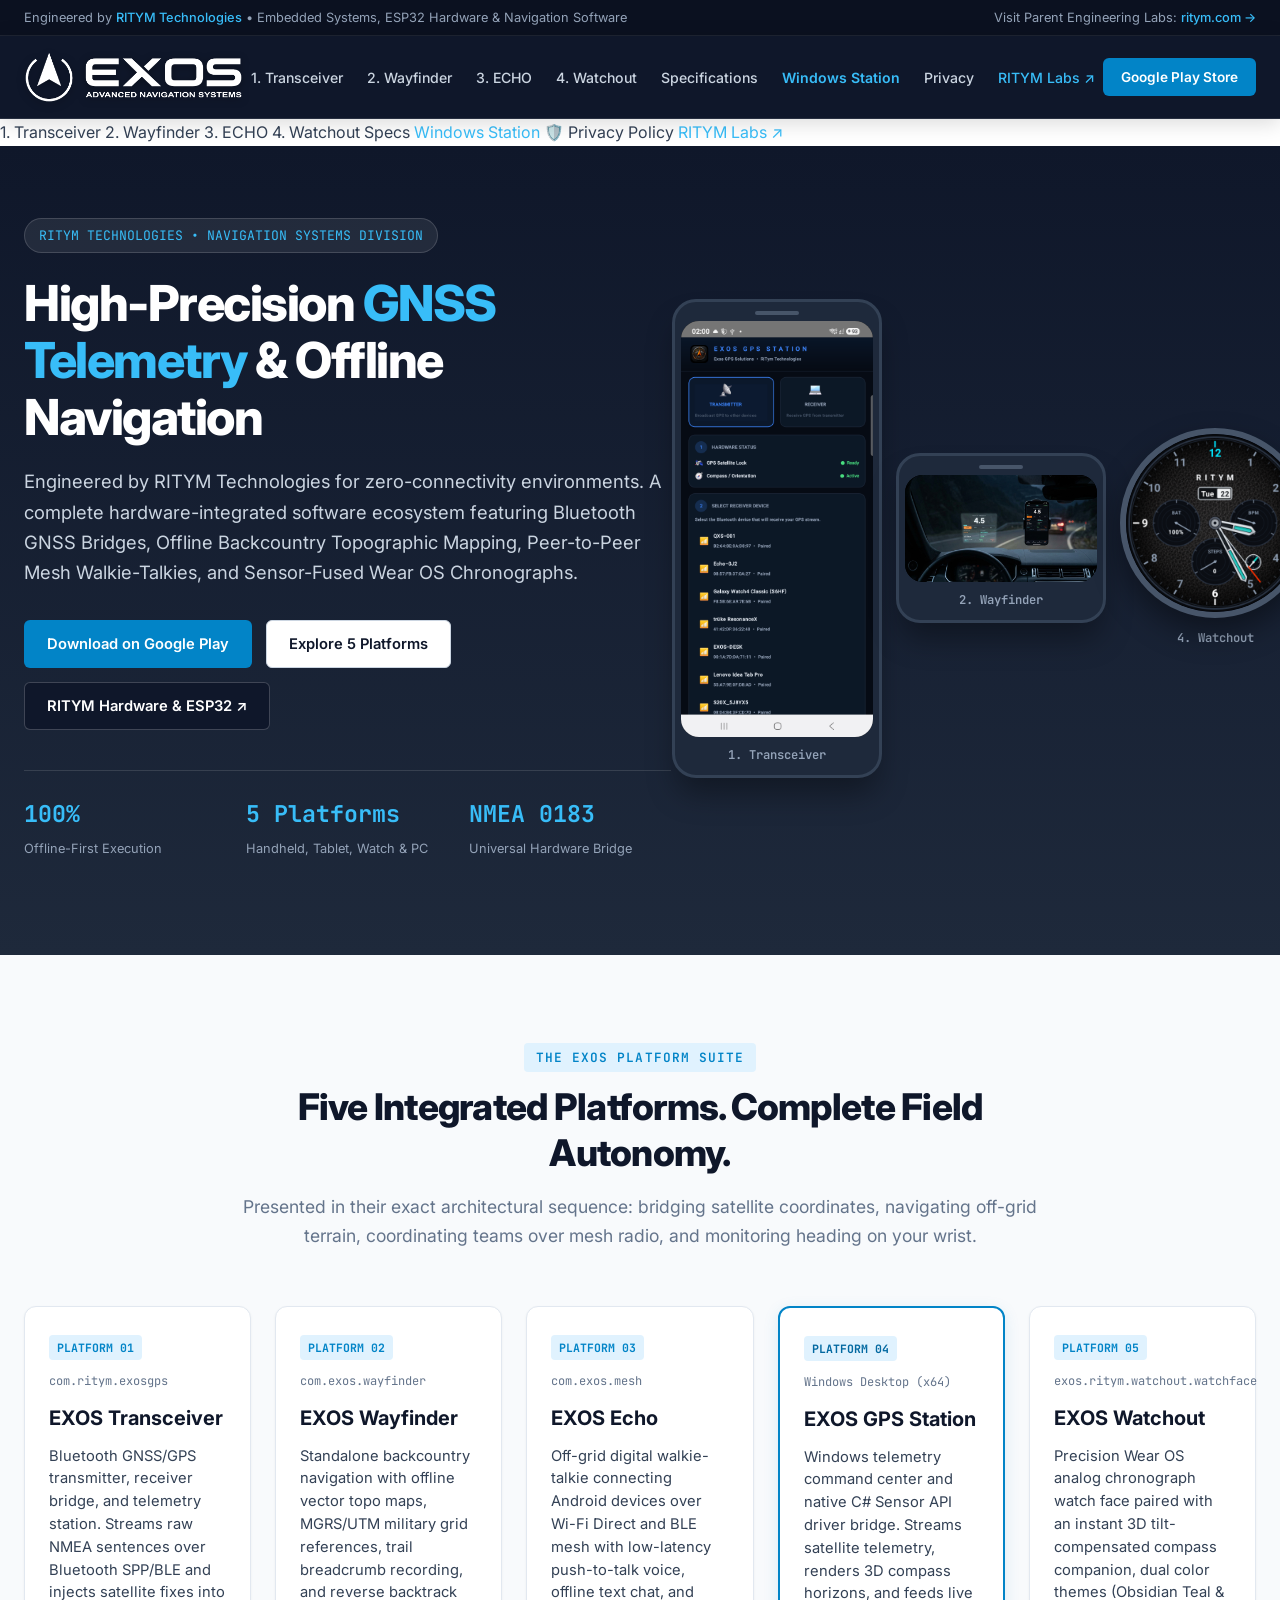
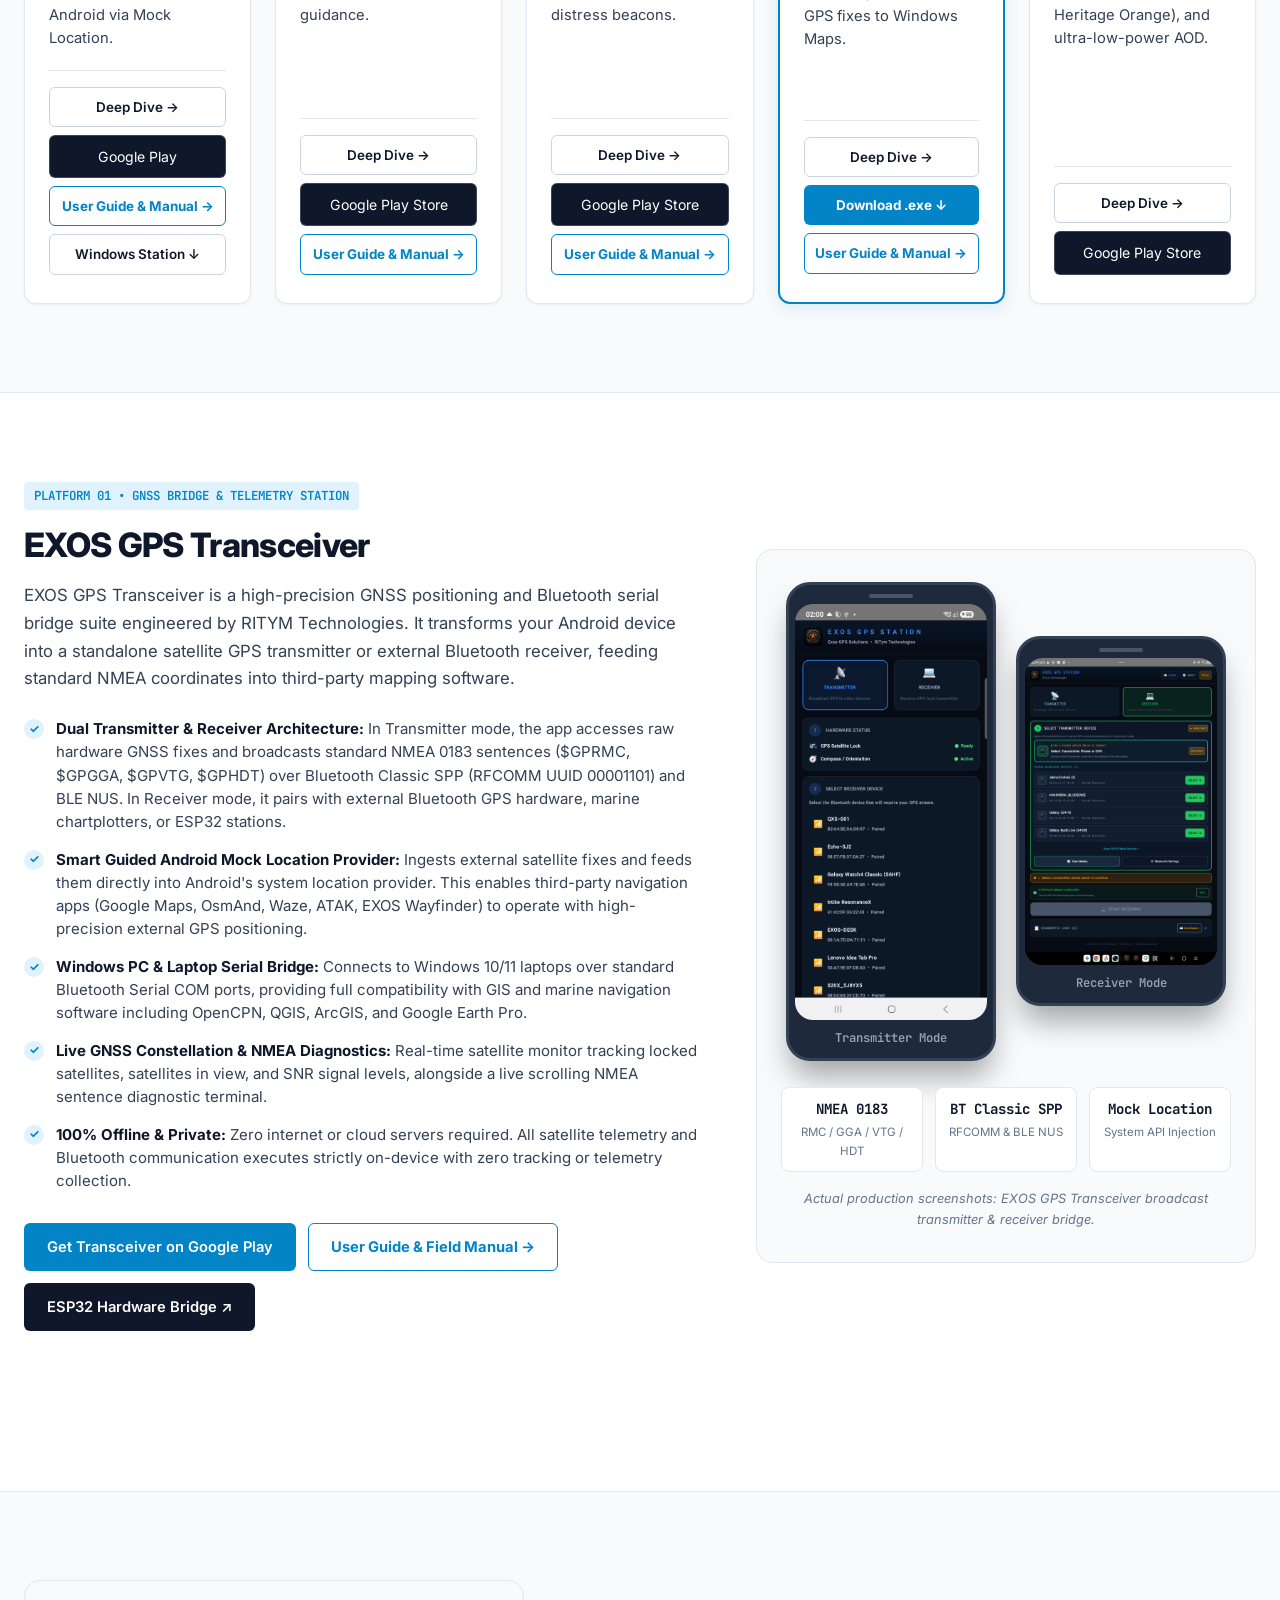
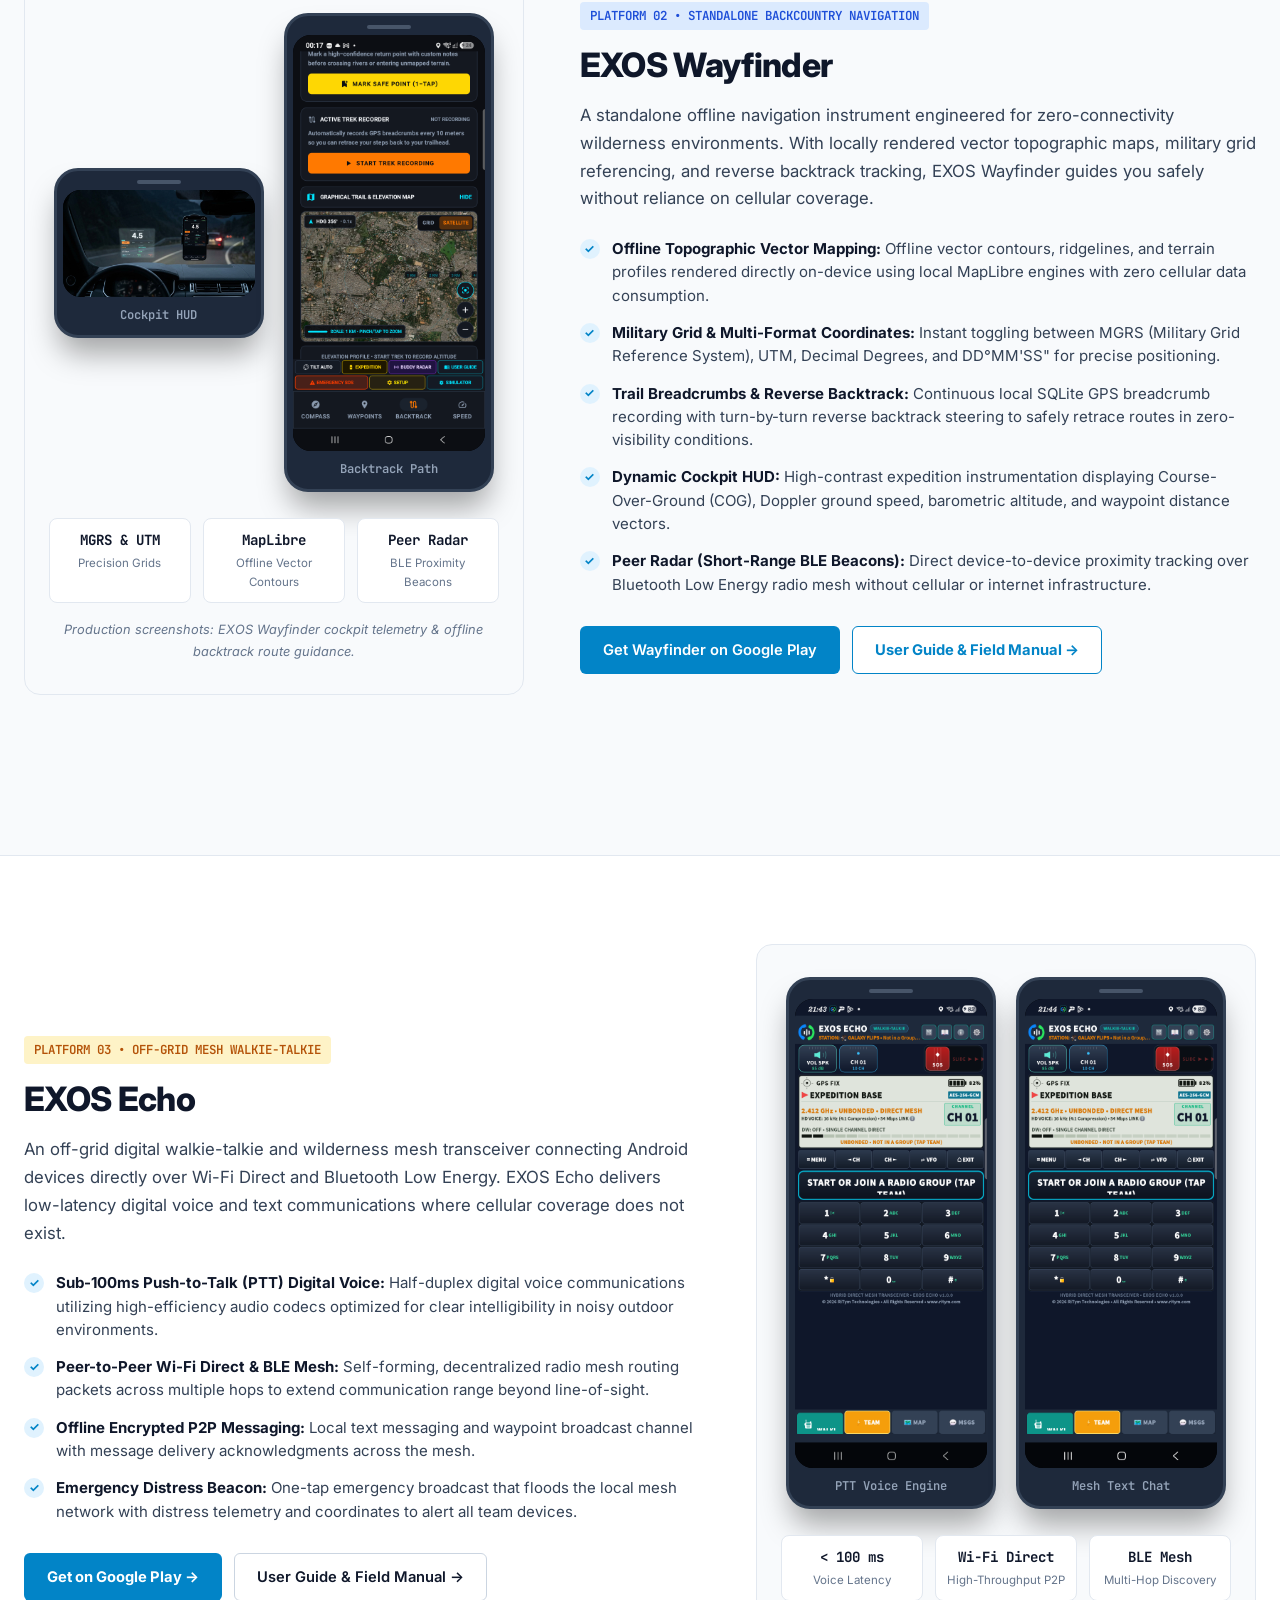
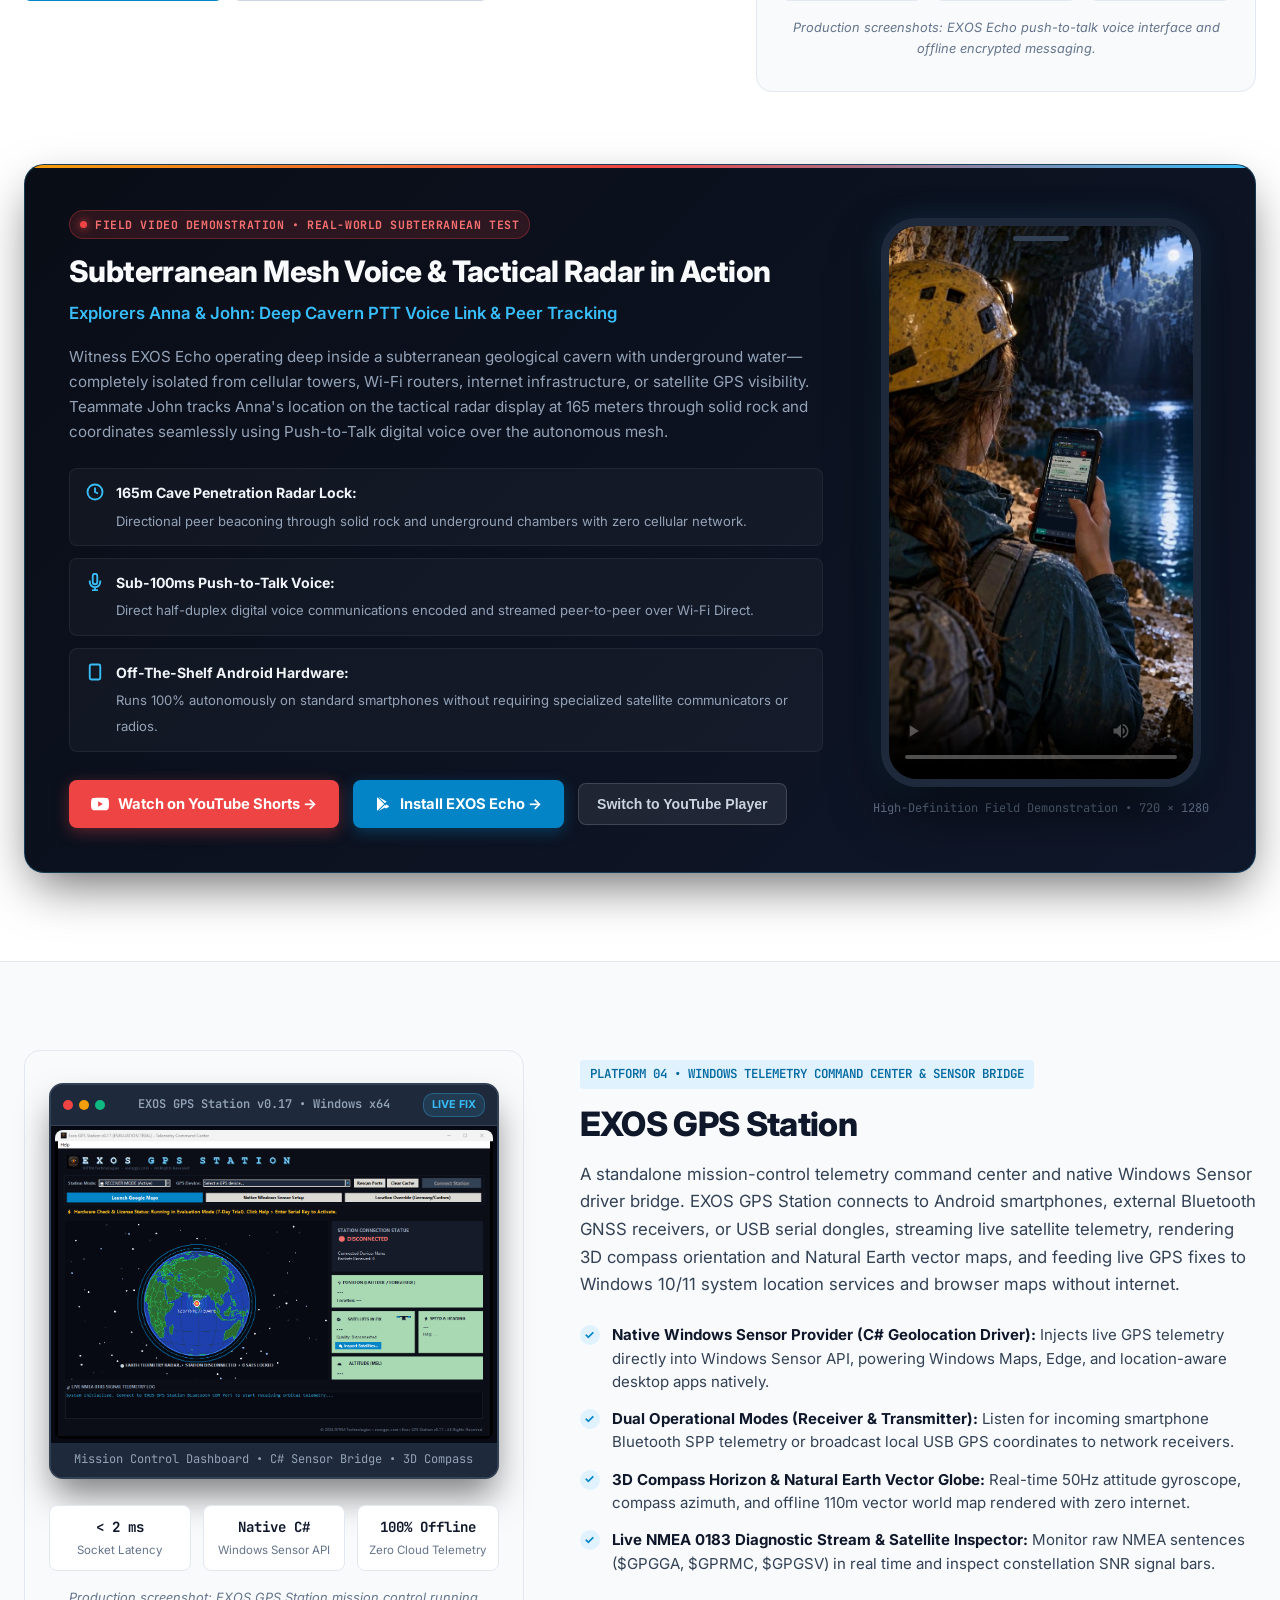
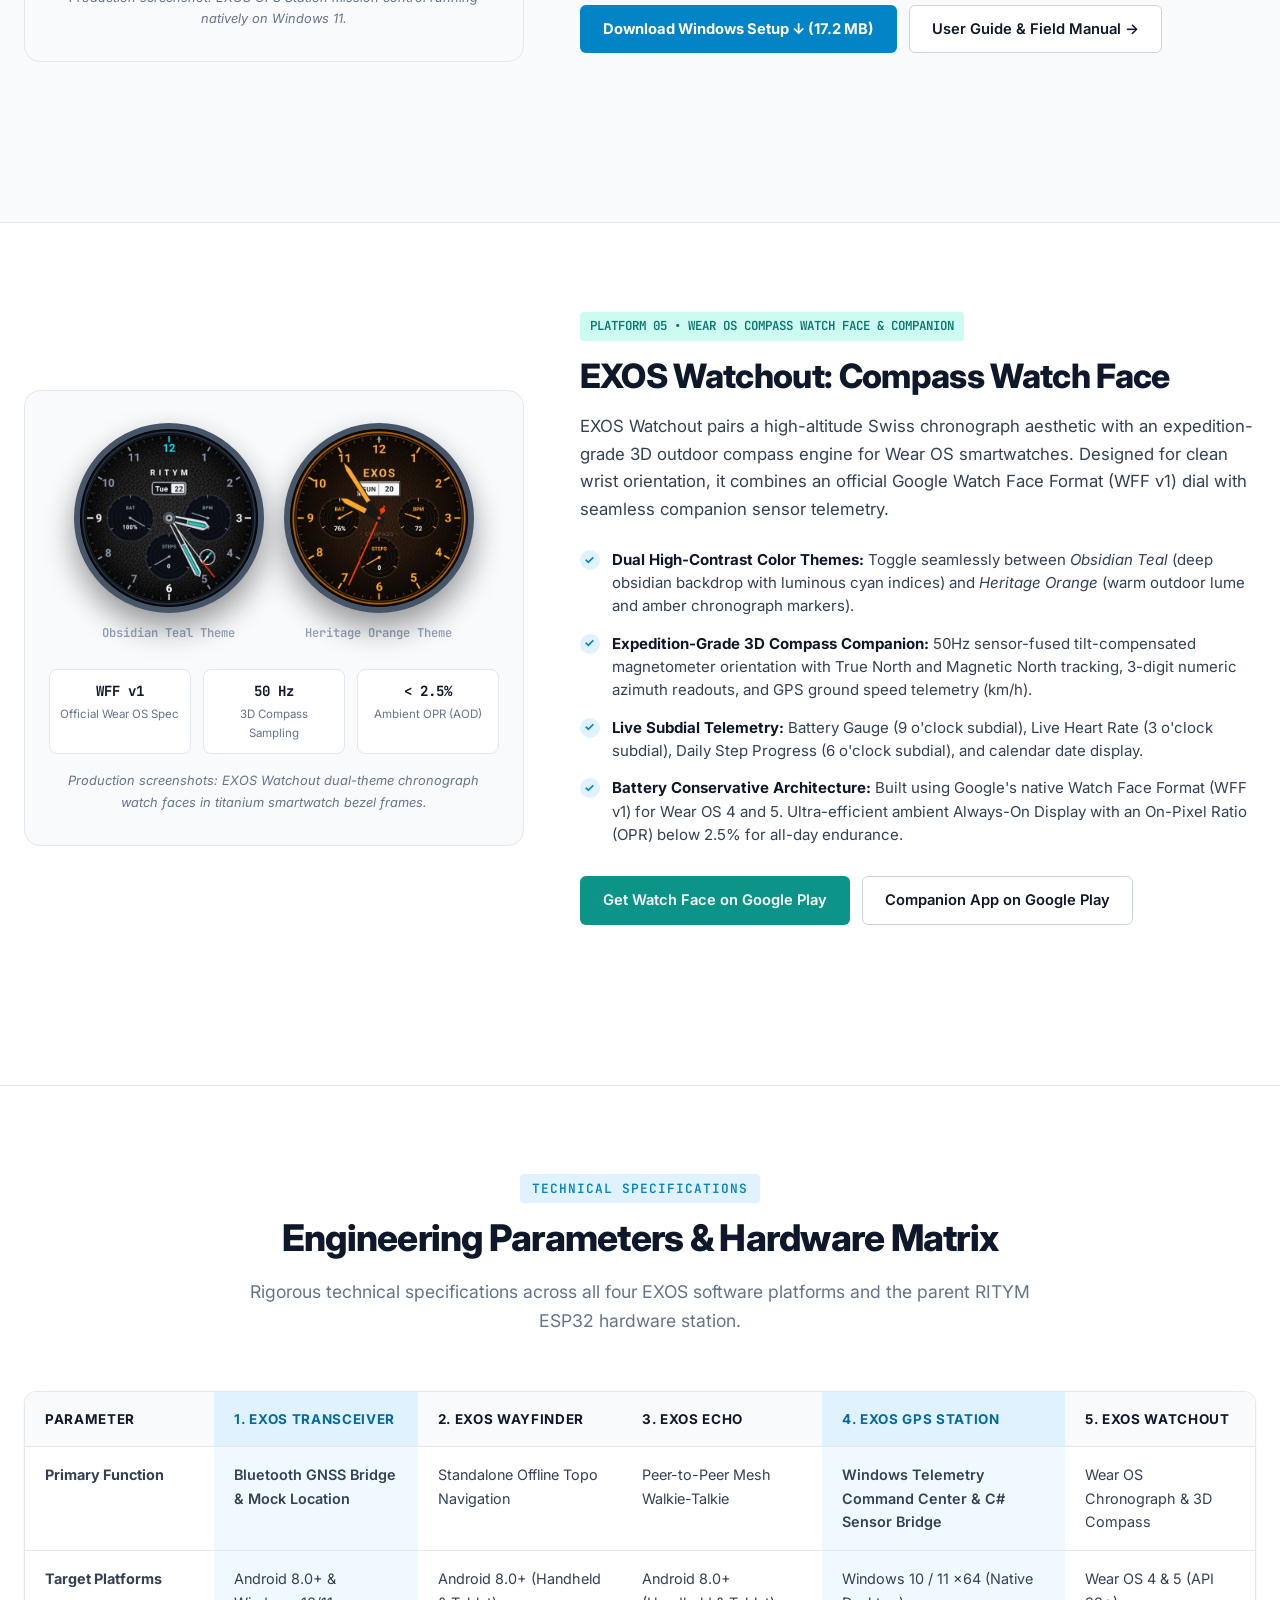
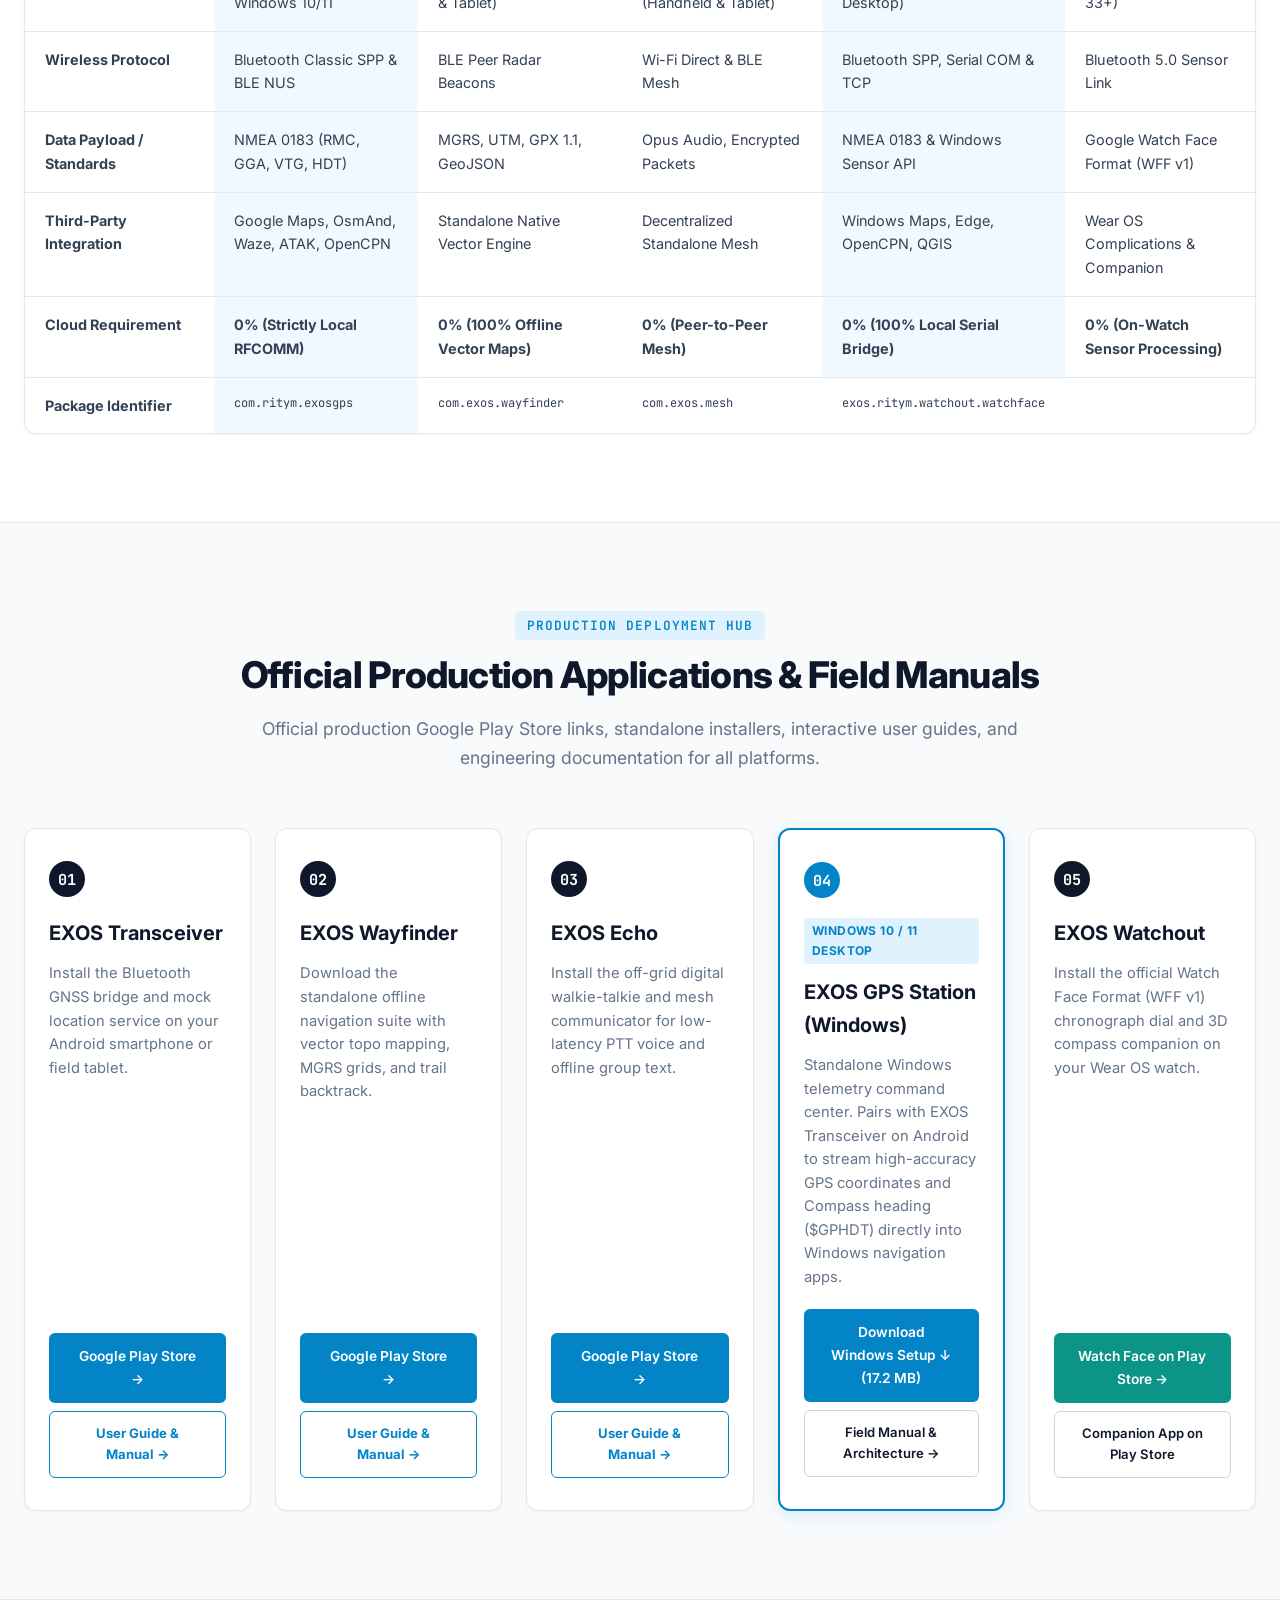
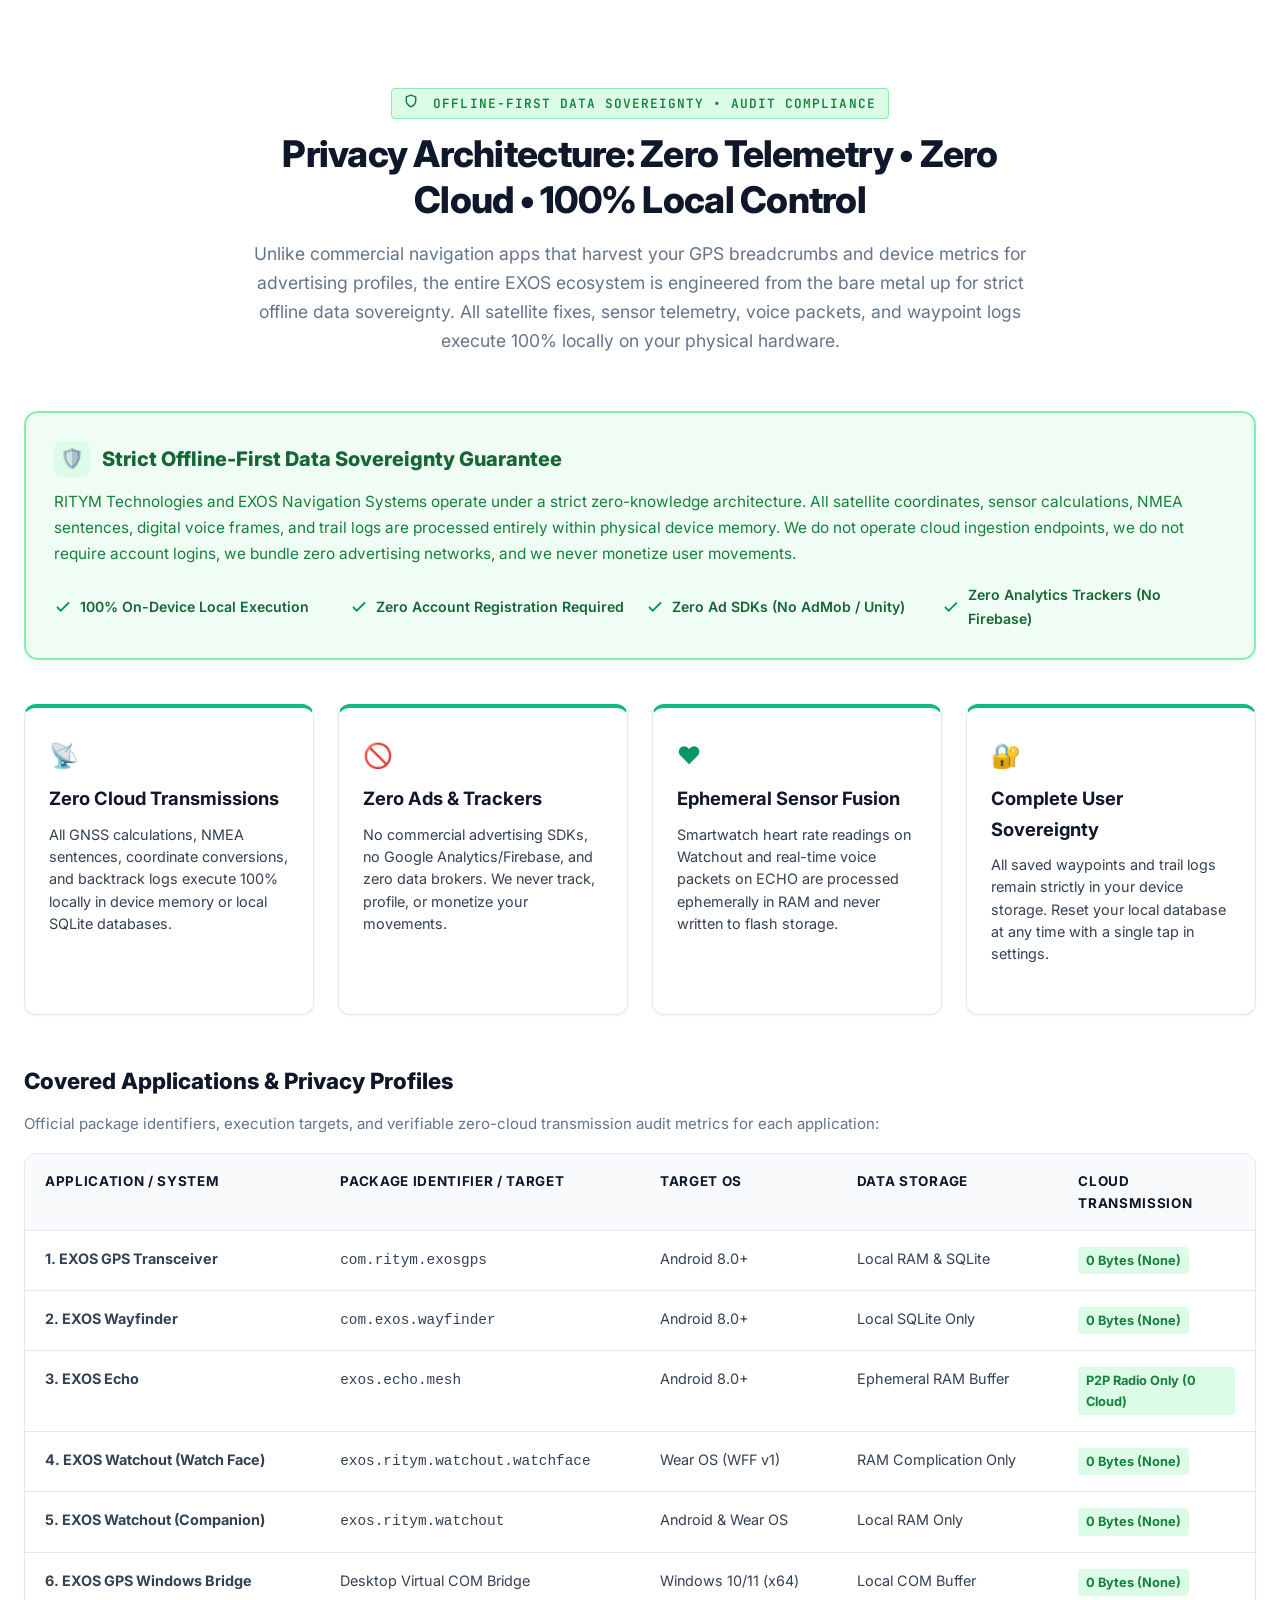
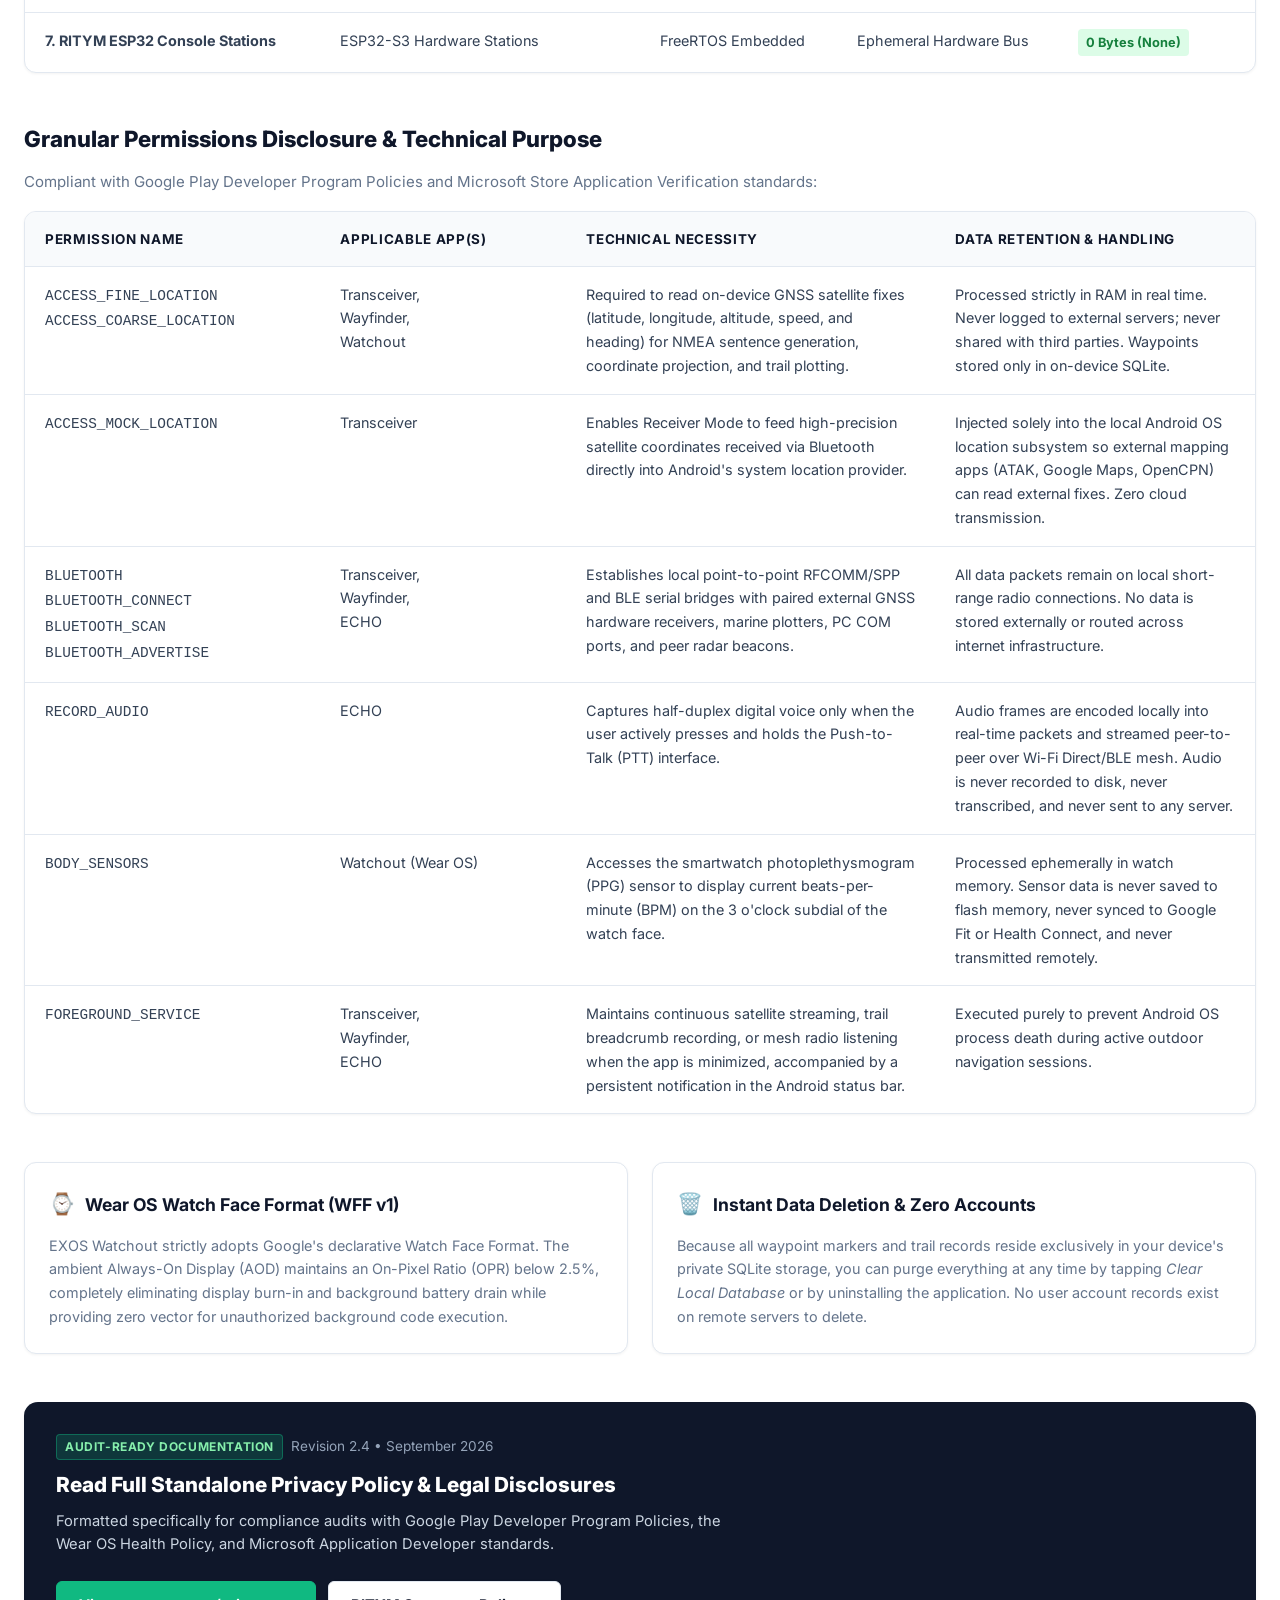
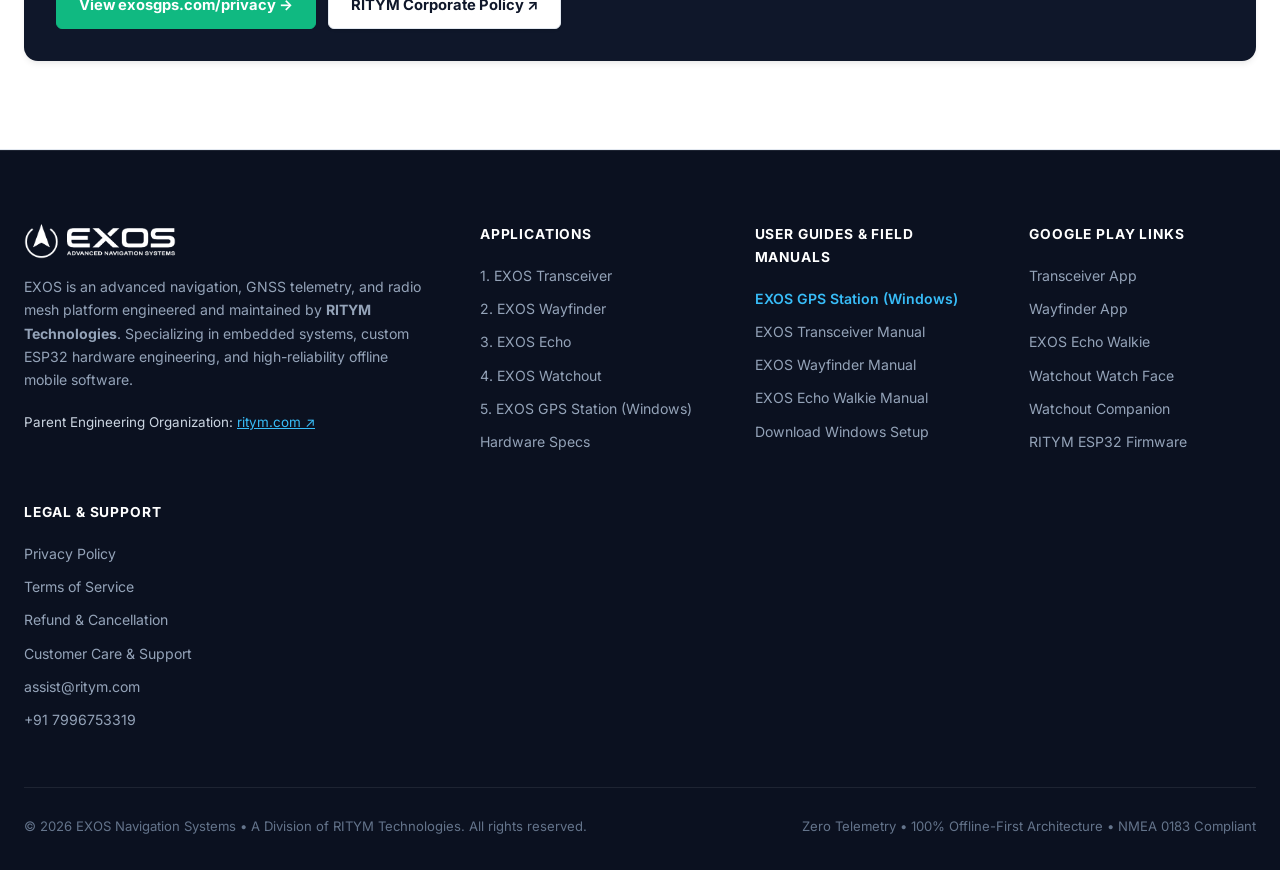
==== index.html @ 260f7d8a "fix: resolve white-on-white text contrast on RITYM Corporate Policy button" ====
<!DOCTYPE html>
<html lang="en">
<head>
  <!-- Google tag (gtag.js) - Privacy-safe anonymous analytics -->
  <script async src="https://www.googletagmanager.com/gtag/js?id=G-HNKE55GVQD"></script>
  <script>
    window.dataLayer = window.dataLayer || [];
    function gtag(){dataLayer.push(arguments);}
    gtag('js', new Date());

    gtag('config', 'G-HNKE55GVQD', {
      'anonymize_ip': true
    });

    // Auto-track Windows Station and application download clicks
    document.addEventListener('DOMContentLoaded', function() {
      document.querySelectorAll('a[href*=".exe"], a[href*="downloads/"]').forEach(function(btn) {
        btn.addEventListener('click', function() {
          if (typeof gtag === 'function') {
            gtag('event', 'file_download', {
              'file_name': 'EXOS-GPS-Station-Setup-v0.17.exe',
              'file_extension': 'exe',
              'link_text': (btn.innerText || '').trim(),
              'link_url': btn.getAttribute('href')
            });
            gtag('event', 'download_windows_station', {
              'event_category': 'Software Download',
              'event_label': 'EXOS GPS Station Windows Setup',
              'value': 1
            });
          }
        });
      });
    });
  </script>

  <meta charset="UTF-8">
  <meta name="viewport" content="width=device-width, initial-scale=1.0, maximum-scale=5.0, viewport-fit=cover">
  <title>EXOS Navigation Systems | GNSS Telemetry, Offline Mapping & Radio Mesh</title>
  <meta name="description" content="High-precision off-grid positioning and communications suite engineered by RITYM Technologies. Featuring EXOS Transceiver, EXOS Wayfinder, EXOS Echo Mesh Walkie-Talkie, and EXOS Watchout Wear OS Watch Face.">
  <link rel="icon" type="image/png" href="assets/icon.png">

  <!-- Enterprise Human-Aesthetic Typography -->
  <link rel="preconnect" href="https://fonts.googleapis.com">
  <link rel="preconnect" href="https://fonts.gstatic.com" crossorigin>
  <link href="https://fonts.googleapis.com/css2?family=Inter:wght@400;500;600;700;800&family=JetBrains+Mono:wght@400;500;600&display=swap" rel="stylesheet">

  <style>
    :root {
      --primary: #0284c7;
      --primary-dark: #0369a1;
      --primary-light: #e0f2fe;
      --navy: #0f172a;
      --navy-dark: #090d16;
      --navy-card: #1e293b;
      --accent-blue: #2563eb;
      --accent-amber: #d97706;
      --accent-emerald: #059669;
      --accent-teal: #0d9488;
      --bg-white: #ffffff;
      --bg-slate: #f8fafc;
      --bg-slate-alt: #f1f5f9;
      --border-light: #e2e8f0;
      --border-dark: #cbd5e1;
      --text-heading: #0f172a;
      --text-body: #334155;
      --text-muted: #64748b;
      --text-light: #94a3b8;
      --shadow-sm: 0 1px 3px 0 rgba(0, 0, 0, 0.05);
      --shadow-md: 0 4px 6px -1px rgba(0, 0, 0, 0.07), 0 2px 4px -2px rgba(0, 0, 0, 0.04);
      --shadow-lg: 0 10px 15px -3px rgba(0, 0, 0, 0.08), 0 4px 6px -4px rgba(0, 0, 0, 0.04);
      --shadow-xl: 0 20px 25px -5px rgba(0, 0, 0, 0.1), 0 8px 10px -6px rgba(0, 0, 0, 0.04);
      --font-main: 'Inter', -apple-system, BlinkMacSystemFont, "Segoe UI", Roboto, Helvetica, Arial, sans-serif;
      --font-mono: 'JetBrains Mono', Consolas, monospace;
    }

    * { margin: 0; padding: 0; box-sizing: border-box; }
    html { scroll-behavior: smooth; background-color: var(--bg-white); color: var(--text-body); font-family: var(--font-main); -webkit-font-smoothing: antialiased; }
    body { overflow-x: hidden; line-height: 1.65; background-color: var(--bg-white); }
    a { color: inherit; text-decoration: none; transition: all 0.2s ease; }

    /* Top Corporate Banner */
    .top-corp-bar {
      background-color: #0b1120;
      color: #94a3b8;
      font-size: 0.8rem;
      padding: 7px 24px;
      border-bottom: 1px solid rgba(255,255,255,0.08);
      display: flex;
      justify-content: space-between;
      align-items: center;
    }
    .top-corp-bar a { color: #38bdf8; font-weight: 500; }
    .top-corp-bar a:hover { text-decoration: underline; color: #7dd3fc; }

    /* Navigation Bar */
    .navbar {
      position: sticky;
      top: 0;
      z-index: 1000;
      background-color: var(--navy);
      border-bottom: 1px solid rgba(255, 255, 255, 0.1);
      box-shadow: 0 4px 20px rgba(0, 0, 0, 0.15);
    }
    .nav-container {
      max-width: 1280px;
      margin: 0 auto;
      padding: 0 24px;
      height: 82px;
      display: flex;
      align-items: center;
      justify-content: space-between;
    }
    .brand-logo-wrap {
      display: flex;
      align-items: center;
      gap: 14px;
      text-decoration: none;
    }
    .brand-logo-img {
      height: 52px;
      filter: drop-shadow(0 2px 4px rgba(0, 0, 0, 0.35));
      transition: transform 0.2s ease;
      width: auto;
      display: block;
      object-fit: contain;
    }
    .nav-menu {
      display: flex;
      align-items: center;
      gap: 24px;
      list-style: none;
    }
    .nav-link {
      font-size: 0.88rem;
      font-weight: 500;
      color: #cbd5e1;
      padding: 6px 0;
      position: relative;
    }
    .nav-link:hover { color: #ffffff; }
    .nav-link.active::after {
      content: '';
      position: absolute;
      bottom: -4px;
      left: 0;
      width: 100%;
      height: 2px;
      background-color: var(--primary);
    }
    .nav-cta-btn {
      background-color: var(--primary);
      color: #ffffff;
      padding: 8px 18px;
      border-radius: 6px;
      font-size: 0.85rem;
      font-weight: 600;
      display: inline-flex;
      align-items: center;
      gap: 6px;
    }
    .nav-cta-btn:hover { background-color: var(--primary-dark); }

    /* Buttons */
    .btn {
      display: inline-flex;
      align-items: center;
      justify-content: center;
      gap: 8px;
      padding: 11px 22px;
      font-size: 0.92rem;
      font-weight: 600;
      border-radius: 6px;
      cursor: pointer;
      border: 1px solid transparent;
      transition: all 0.2s ease;
      text-align: center;
    }
    .btn-primary { background-color: var(--primary); color: #ffffff; }
    .btn-primary:hover { background-color: var(--primary-dark); transform: translateY(-1px); }
    .btn-secondary { background-color: #ffffff; color: var(--navy); border-color: var(--border-dark); }
    .btn-secondary:hover { background-color: var(--bg-slate); border-color: #94a3b8; }
    .btn-dark { background-color: var(--navy); color: #ffffff; }
    .btn-dark:hover { background-color: #1e293b; }
    .btn-playstore {
      background-color: #0f172a;
      color: #ffffff;
      border: 1px solid rgba(255,255,255,0.2);
      padding: 9px 18px;
      border-radius: 6px;
      font-size: 0.88rem;
    }
    .btn-playstore:hover {
      background-color: #1e293b;
      border-color: #38bdf8;
      color: #38bdf8;
    }
    .btn-white-action {
      background-color: #ffffff;
      color: #0f172a;
      border: 1px solid #e2e8f0;
      font-weight: 700;
      box-shadow: 0 1px 3px rgba(0,0,0,0.12);
      transition: all 0.2s ease;
    }
    .btn-white-action:hover {
      background-color: #f1f5f9;
      color: #0284c7;
      border-color: #cbd5e1;
      transform: translateY(-1px);
      box-shadow: 0 4px 10px rgba(0,0,0,0.18);
    }

    /* Container & Layout */
    .container {
      max-width: 1280px;
      margin: 0 auto;
      padding: 0 24px;
    }
    .section {
      padding: 88px 0;
      border-bottom: 1px solid var(--border-light);
    }
    .section-slate {
      background-color: var(--bg-slate);
    }
    .section-dark {
      background-color: #0b1120;
      color: #f1f5f9;
    }
    .section-header {
      text-align: center;
      max-width: 820px;
      margin: 0 auto 56px auto;
    }
    .section-eyebrow {
      display: inline-block;
      font-family: var(--font-mono);
      font-size: 0.8rem;
      font-weight: 600;
      letter-spacing: 0.08em;
      text-transform: uppercase;
      color: var(--primary);
      margin-bottom: 12px;
      background-color: var(--primary-light);
      padding: 4px 12px;
      border-radius: 4px;
    }
    .section-eyebrow-dark {
      background-color: rgba(2, 132, 199, 0.2);
      color: #38bdf8;
    }
    .section-title {
      font-size: 2.3rem;
      font-weight: 800;
      line-height: 1.25;
      color: var(--text-heading);
      margin-bottom: 16px;
      letter-spacing: -0.02em;
    }
    .section-title-dark {
      color: #ffffff;
    }
    .section-desc {
      font-size: 1.1rem;
      color: var(--text-muted);
      line-height: 1.65;
    }

    /* Hero Section */
    .hero {
      background: linear-gradient(180deg, #0f172a 0%, #1e293b 100%);
      color: #ffffff;
      padding: 72px 0 96px 0;
      position: relative;
    }
    .hero-grid {
      display: grid;
      grid-template-columns: 1.1fr 0.9fr;
      gap: 56px;
      align-items: center;
    }
    .hero-badge {
      display: inline-flex;
      align-items: center;
      gap: 8px;
      background: rgba(255, 255, 255, 0.08);
      border: 1px solid rgba(255, 255, 255, 0.15);
      border-radius: 20px;
      padding: 6px 14px;
      font-size: 0.82rem;
      color: #38bdf8;
      font-family: var(--font-mono);
      margin-bottom: 22px;
    }
    .hero-title {
      font-size: 3.1rem;
      font-weight: 800;
      line-height: 1.15;
      letter-spacing: -0.03em;
      margin-bottom: 20px;
      color: #ffffff;
    }
    .hero-title span { color: #38bdf8; }
    .hero-subtitle {
      font-size: 1.15rem;
      line-height: 1.65;
      color: #cbd5e1;
      margin-bottom: 32px;
    }
    .hero-actions {
      display: flex;
      gap: 14px;
      flex-wrap: wrap;
      margin-bottom: 40px;
    }
    .hero-metrics {
      display: grid;
      grid-template-columns: repeat(3, 1fr);
      gap: 20px;
      border-top: 1px solid rgba(255, 255, 255, 0.12);
      padding-top: 24px;
    }
    .hero-metric-val {
      font-size: 1.45rem;
      font-weight: 700;
      color: #38bdf8;
      font-family: var(--font-mono);
    }
    .hero-metric-lbl {
      font-size: 0.8rem;
      color: #94a3b8;
      margin-top: 4px;
    }

    /* Device Showcase Composite */
    .hero-composite-wrap {
      display: flex;
      align-items: center;
      justify-content: center;
      gap: 14px;
      perspective: 1000px;
    }

    /* Native Device Frames (Human Designer Proportions) */
    .phone-mockup {
      background-color: #1e293b;
      border: 3px solid #334155;
      border-radius: 24px;
      box-shadow: 0 20px 30px -5px rgba(0, 0, 0, 0.35);
      padding: 6px 6px 10px 6px;
      display: flex;
      flex-direction: column;
      align-items: center;
      max-width: 210px;
      width: 100%;
      flex-shrink: 0;
      transition: transform 0.3s ease;
    }
    .phone-mockup:hover { transform: translateY(-4px); }
    .phone-speaker-pill {
      width: 44px;
      height: 4px;
      background-color: #475569;
      border-radius: 2px;
      margin: 3px auto 6px auto;
    }
    .phone-screen {
      border-radius: 18px;
      overflow: hidden;
      width: 100%;
      background-color: #000000;
      display: flex;
      align-items: center;
      justify-content: center;
    }
    .phone-screen img {
      width: 100%;
      height: auto;
      display: block;
      object-fit: contain;
    }
    .phone-label {
      margin-top: 8px;
      font-size: 0.76rem;
      font-weight: 600;
      color: #94a3b8;
      text-align: center;
      font-family: var(--font-mono);
    }

    /* Circular Smartwatch Bezel (Titanium Finish) */
    .watch-bezel-wrap {
      display: flex;
      flex-direction: column;
      align-items: center;
      flex-shrink: 0;
    }
    .watch-bezel {
      width: 190px;
      height: 190px;
      border-radius: 50%;
      border: 6px solid #475569;
      background-color: #0f172a;
      box-shadow: 0 15px 30px rgba(0, 0, 0, 0.4), inset 0 0 12px rgba(0, 0, 0, 0.8);
      position: relative;
      display: flex;
      align-items: center;
      justify-content: center;
      overflow: hidden;
      transition: transform 0.3s ease;
    }
    .watch-bezel:hover { transform: translateY(-4px); }
    .watch-screen {
      width: 100%;
      height: 100%;
      border-radius: 50%;
      overflow: hidden;
    }
    .watch-screen img {
      width: 100%;
      height: 100%;
      object-fit: cover;
      display: block;
    }
    .watch-label {
      margin-top: 10px;
      font-size: 0.76rem;
      font-weight: 600;
      color: #94a3b8;
      text-align: center;
      font-family: var(--font-mono);
    }

    /* 4-Card Overview Grid */
    .overview-grid {
      display: grid;
      grid-template-columns: repeat(auto-fit, minmax(220px, 1fr));
      gap: 24px;
    }
    .overview-card {
      background-color: #ffffff;
      border: 1px solid var(--border-light);
      border-radius: 12px;
      padding: 28px 24px;
      display: flex;
      flex-direction: column;
      box-shadow: var(--shadow-sm);
      transition: all 0.25s ease;
      position: relative;
    }
    .overview-card:hover {
      transform: translateY(-4px);
      box-shadow: var(--shadow-lg);
      border-color: var(--primary);
    }
    .order-badge {
      display: inline-block;
      font-family: var(--font-mono);
      font-size: 0.72rem;
      font-weight: 700;
      color: var(--primary);
      background-color: var(--primary-light);
      padding: 3px 8px;
      border-radius: 4px;
      margin-bottom: 12px;
      align-self: flex-start;
    }
    .card-pkg {
      font-family: var(--font-mono);
      font-size: 0.75rem;
      color: var(--text-muted);
      margin-bottom: 10px;
    }
    .card-title {
      font-size: 1.25rem;
      font-weight: 700;
      color: var(--text-heading);
      margin-bottom: 10px;
    }
    .card-desc {
      font-size: 0.92rem;
      color: var(--text-body);
      line-height: 1.55;
      margin-bottom: 20px;
      flex-grow: 1;
    }
    .card-links {
      display: flex;
      flex-direction: column;
      gap: 8px;
      border-top: 1px solid var(--border-light);
      padding-top: 16px;
    }

    /* Deep Dive Product Showcase */
    .product-showcase {
      display: grid;
      grid-template-columns: 1.15fr 0.85fr;
      gap: 56px;
      align-items: center;
      margin-bottom: 72px;
    }
    .product-showcase.reverse {
      grid-template-columns: 0.85fr 1.15fr;
    }
    .product-showcase.reverse .showcase-text {
      order: 2;
    }
    .product-showcase.reverse .showcase-visual {
      order: 1;
    }
    .showcase-tag {
      display: inline-block;
      font-family: var(--font-mono);
      font-size: 0.78rem;
      font-weight: 600;
      text-transform: uppercase;
      padding: 4px 10px;
      border-radius: 4px;
      margin-bottom: 14px;
    }
    .showcase-title {
      font-size: 2.1rem;
      font-weight: 800;
      line-height: 1.25;
      color: var(--text-heading);
      margin-bottom: 16px;
      letter-spacing: -0.02em;
    }
    .showcase-desc {
      font-size: 1.05rem;
      color: var(--text-body);
      line-height: 1.65;
      margin-bottom: 24px;
    }
    .feature-list {
      list-style: none;
      display: flex;
      flex-direction: column;
      gap: 14px;
      margin-bottom: 30px;
    }
    .feature-item {
      display: flex;
      align-items: flex-start;
      gap: 12px;
      font-size: 0.94rem;
      line-height: 1.55;
    }
    .feature-bullet {
      width: 20px;
      height: 20px;
      border-radius: 50%;
      background-color: var(--primary-light);
      color: var(--primary);
      display: flex;
      align-items: center;
      justify-content: center;
      font-size: 0.75rem;
      font-weight: 700;
      flex-shrink: 0;
      margin-top: 2px;
    }
    .feature-item strong {
      color: var(--text-heading);
    }
    .showcase-actions {
      display: flex;
      gap: 12px;
      flex-wrap: wrap;
    }

    /* Showcase Visuals & Device Grids */
    .showcase-visual {
      display: flex;
      flex-direction: column;
      align-items: center;
      gap: 16px;
      background-color: var(--bg-slate);
      border: 1px solid var(--border-light);
      border-radius: 16px;
      padding: 32px 24px;
    }
    .showcase-devices-row {
      display: flex;
      align-items: center;
      justify-content: center;
      gap: 20px;
      width: 100%;
    }
    .telemetry-row {
      display: grid;
      grid-template-columns: repeat(3, 1fr);
      gap: 12px;
      width: 100%;
      margin-top: 10px;
    }
    .telemetry-badge {
      background-color: #ffffff;
      border: 1px solid var(--border-light);
      border-radius: 8px;
      padding: 10px;
      text-align: center;
    }
    .telemetry-badge-val {
      font-size: 0.88rem;
      font-weight: 700;
      color: var(--text-heading);
      font-family: var(--font-mono);
    }
    .telemetry-badge-lbl {
      font-size: 0.72rem;
      color: var(--text-muted);
      margin-top: 2px;
    }
    .showcase-caption {
      font-size: 0.8rem;
      color: var(--text-muted);
      text-align: center;
      font-style: italic;
    }

    /* Specifications Matrix */
    .spec-table-wrap {
      overflow-x: auto;
      background-color: #ffffff;
      border: 1px solid var(--border-light);
      border-radius: 12px;
      box-shadow: var(--shadow-sm);
    }
    .spec-table {
      width: 100%;
      border-collapse: collapse;
      text-align: left;
      font-size: 0.9rem;
    }
    .spec-table th, .spec-table td {
      padding: 16px 20px;
      border-bottom: 1px solid var(--border-light);
      vertical-align: top;
    }
    .spec-table th {
      background-color: var(--bg-slate);
      font-size: 0.84rem;
      font-weight: 700;
      color: var(--text-heading);
      text-transform: uppercase;
      letter-spacing: 0.05em;
    }
    .spec-table tr:last-child td { border-bottom: none; }
    .spec-table tr:hover td { background-color: rgba(2, 132, 199, 0.02); }

    /* Deployment Steps Section */
    .steps-grid {
      display: grid;
      grid-template-columns: repeat(auto-fit, minmax(220px, 1fr));
      gap: 24px;
    }
    .step-card {
      background-color: #ffffff;
      border: 1px solid var(--border-light);
      border-radius: 12px;
      padding: 32px 24px;
      display: flex;
      flex-direction: column;
      box-shadow: var(--shadow-sm);
    }
    .step-num {
      width: 36px;
      height: 36px;
      border-radius: 50%;
      background-color: var(--navy);
      color: #ffffff;
      display: flex;
      align-items: center;
      justify-content: center;
      font-weight: 700;
      font-family: var(--font-mono);
      font-size: 0.95rem;
      margin-bottom: 20px;
    }
    .step-title {
      font-size: 1.25rem;
      font-weight: 700;
      color: var(--text-heading);
      margin-bottom: 12px;
    }
    .step-desc {
      font-size: 0.92rem;
      color: var(--text-muted);
      line-height: 1.6;
      margin-bottom: 20px;
      flex-grow: 1;
    }

    /* Footer */
    .footer {
      background-color: #0b1120;
      color: #94a3b8;
      padding: 72px 0 36px 0;
      border-top: 1px solid rgba(255, 255, 255, 0.08);
    }
    .footer-grid {
      display: grid;
      grid-template-columns: 1.8fr 1fr 1fr 1fr;
      gap: 48px;
      margin-bottom: 56px;
    }
    .footer-logo {
      height: 36px;
      width: auto;
      margin-bottom: 16px;
    }
    .footer-company-desc {
      font-size: 0.88rem;
      line-height: 1.65;
      color: #94a3b8;
      margin-bottom: 20px;
    }
    .footer-col-title {
      font-size: 0.86rem;
      font-weight: 700;
      color: #ffffff;
      text-transform: uppercase;
      letter-spacing: 0.06em;
      margin-bottom: 18px;
    }
    .footer-links {
      list-style: none;
      display: flex;
      flex-direction: column;
      gap: 10px;
      font-size: 0.88rem;
    }
    .footer-links a:hover { color: #38bdf8; }
    .footer-bottom {
      border-top: 1px solid rgba(255, 255, 255, 0.08);
      padding-top: 28px;
      display: flex;
      justify-content: space-between;
      align-items: center;
      font-size: 0.82rem;
      color: #64748b;
    }

    /* ========================================================================= */
  /* COMPREHENSIVE RESPONSIVE STYLING (PC, MAC, iOS SAFARI, ANDROID CHROME)    */
  /* ========================================================================= */
  *, *::before, *::after {
    box-sizing: border-box;
  }

  html {
    -webkit-text-size-adjust: 100%;
    -ms-text-size-adjust: 100%;
    scroll-behavior: smooth;
    overflow-x: hidden;
    max-width: 100vw;
  }

  body {
    overflow-x: hidden;
    max-width: 100vw;
    width: 100%;
    -webkit-font-smoothing: antialiased;
    -moz-osx-font-smoothing: grayscale;
  }

  img {
    max-width: 100%;
    height: auto;
    display: block;
  }

  /* Tablet & Medium Screens (max-width: 1024px) */
  @media (max-width: 1024px) {
    .nav-container { padding: 0 20px; }
    .hero-grid { grid-template-columns: 1fr; gap: 48px; text-align: center; }
    .hero-actions { justify-content: center; }
    .hero-metrics { justify-content: center; }
    .hero-composite-wrap { justify-content: center; flex-wrap: wrap; }
    .overview-grid { grid-template-columns: repeat(2, 1fr); gap: 20px; }
    .product-showcase, .product-showcase.reverse { grid-template-columns: 1fr; gap: 36px; }
    .product-showcase.reverse .showcase-text { order: 1; }
    .product-showcase.reverse .showcase-visual { order: 2; }
    .steps-grid { grid-template-columns: repeat(2, 1fr); gap: 20px; }
    .footer-grid { grid-template-columns: 1fr 1fr; gap: 36px; }
  }

  /* Mobile Handhelds (max-width: 768px) - Android & iPhone */
  @media (max-width: 768px) {
    .top-corp-bar {
      flex-direction: column;
      gap: 4px;
      padding: 8px 16px;
      text-align: center;
      font-size: 0.74rem;
    }
    .navbar { height: auto; }
    .nav-container {
      height: 74px;
      padding: 0 16px;
    }
    .brand-logo-img {
      height: 44px;
      max-width: 195px;
    }
    .nav-menu {
      display: none;
    }
    .mobile-quick-nav { display: flex; align-items: center; }
    .nav-cta-btn {
      padding: 7px 12px;
      font-size: 0.8rem;
    }

    .section { padding: 56px 0; }
    .section-header { margin-bottom: 36px; }
    .section-title { font-size: 1.85rem; line-height: 1.25; }
    .section-desc { font-size: 0.98rem; }

    /* Hero section */
    .hero { padding: 48px 0 64px 0; }
    .hero-title { font-size: 2.1rem; line-height: 1.22; }
    .hero-subtitle { font-size: 1rem; line-height: 1.55; margin-bottom: 24px; }
    .hero-actions {
      flex-direction: column;
      width: 100%;
      gap: 10px;
      margin-bottom: 32px;
    }
    .hero-actions .btn {
      width: 100%;
      padding: 12px 18px;
      font-size: 0.92rem;
    }
    .hero-metrics {
      grid-template-columns: repeat(3, 1fr);
      gap: 10px;
    }
    .hero-metric-val { font-size: 1.15rem; }
    .hero-metric-lbl { font-size: 0.72rem; }

    /* Device mockups in hero */
    .hero-composite-wrap {
      flex-direction: column;
      align-items: center;
      gap: 24px;
      width: 100%;
    }
    .phone-mockup {
      max-width: 250px;
      width: 100%;
    }
    .phone-screen img {
      max-height: 480px;
    }
    .watch-bezel {
      width: 180px;
      height: 180px;
    }

    /* Product deep dives */
    .showcase-title { font-size: 1.7rem; }
    .showcase-desc { font-size: 0.96rem; }
    .showcase-visual { padding: 24px 16px; }
    .showcase-devices-row {
      flex-direction: column;
      align-items: center;
      gap: 24px;
      width: 100%;
    }
    .telemetry-row {
      grid-template-columns: 1fr;
      gap: 8px;
    }
    .showcase-actions {
      flex-direction: column;
      width: 100%;
      gap: 10px;
    }
    .showcase-actions .btn {
      width: 100%;
    }

    .overview-grid { grid-template-columns: 1fr; gap: 16px; }
    .steps-grid { grid-template-columns: 1fr; gap: 16px; }

    .spec-table-wrap {
      margin: 16px 0;
      -webkit-overflow-scrolling: touch;
    }
    .spec-table {
      min-width: 640px;
    }

    .footer { padding: 56px 0 28px 0; }
    .footer-grid { grid-template-columns: 1fr; gap: 32px; }
    .footer-bottom {
      flex-direction: column;
      gap: 12px;
      text-align: center;
    }
  }

  /* Compact Smartphones (iPhone SE, max-width: 420px) */
  @media (max-width: 420px) {
    .hero-title { font-size: 1.75rem; }
    .hero-metrics {
      grid-template-columns: 1fr;
      text-align: center;
      gap: 12px;
    }
    .phone-mockup { max-width: 220px; }
    .watch-bezel { width: 160px; height: 160px; }
    .brand-logo-img { height: 38px; max-width: 165px; }
  }
  
    /* EXOS Echo Field Video Showcase */
    .echo-video-showcase-panel {
      margin-top: 48px;
      background: linear-gradient(135deg, #090d16 0%, #0f172a 100%);
      border: 1px solid rgba(56, 189, 248, 0.25);
      border-radius: 20px;
      padding: 44px;
      box-shadow: 0 20px 50px -10px rgba(0, 0, 0, 0.6);
      display: grid;
      grid-template-columns: 1fr 340px;
      gap: 48px;
      align-items: center;
      position: relative;
      overflow: hidden;
    }
    .echo-video-showcase-panel::before {
      content: '';
      position: absolute;
      top: 0; left: 0; right: 0;
      height: 3px;
      background: linear-gradient(90deg, #f59e0b, #ef4444, #38bdf8);
    }
    @media (max-width: 960px) {
      .echo-video-showcase-panel {
        grid-template-columns: 1fr;
        padding: 28px 20px;
        gap: 36px;
      }
    }
    .video-mockup-frame {
      max-width: 320px;
      width: 100%;
      margin: 0 auto;
      border: 8px solid #1e293b;
      border-radius: 36px;
      background: #000000;
      box-shadow: 0 25px 60px -12px rgba(0, 0, 0, 0.8), 0 0 30px rgba(56, 189, 248, 0.15);
      position: relative;
      overflow: hidden;
      aspect-ratio: 9 / 16;
    }
    .video-mockup-frame::before {
      content: '';
      position: absolute;
      top: 10px;
      left: 50%;
      transform: translateX(-50%);
      width: 56px;
      height: 5px;
      background: #334155;
      border-radius: 4px;
      z-index: 10;
    }
    .video-mockup-frame video {
      width: 100%;
      height: 100%;
      object-fit: cover;
      display: block;
      border-radius: 26px;
      background: #000;
    }
    .video-mockup-frame iframe {
      width: 100%;
      height: 100%;
      border: none;
      border-radius: 26px;
      display: block;
    }
    .video-badge-tag {
      display: inline-flex;
      align-items: center;
      gap: 8px;
      font-family: var(--font-mono);
      font-size: 0.72rem;
      font-weight: 700;
      padding: 4px 10px;
      border-radius: 20px;
      background: rgba(239, 68, 68, 0.15);
      color: #f87171;
      border: 1px solid rgba(239, 68, 68, 0.3);
      text-transform: uppercase;
      letter-spacing: 0.05em;
      margin-bottom: 14px;
    }
    .video-badge-tag .pulse-dot {
      width: 7px;
      height: 7px;
      background: #ef4444;
      border-radius: 50%;
      display: inline-block;
      box-shadow: 0 0 8px #ef4444;
    }
    .video-title {
      font-size: 1.85rem;
      font-weight: 800;
      color: #f8fafc;
      letter-spacing: -0.02em;
      line-height: 1.25;
      margin-bottom: 10px;
    }
    .video-subtitle {
      font-size: 1.05rem;
      font-weight: 600;
      color: #38bdf8;
      margin-bottom: 16px;
    }
    .video-desc {
      font-size: 0.95rem;
      color: #94a3b8;
      line-height: 1.65;
      margin-bottom: 24px;
    }
    .video-highlights-grid {
      display: grid;
      grid-template-columns: 1fr;
      gap: 12px;
      margin-bottom: 28px;
    }
    .video-highlight-item {
      display: flex;
      align-items: flex-start;
      gap: 12px;
      background: rgba(255, 255, 255, 0.03);
      border: 1px solid rgba(255, 255, 255, 0.06);
      padding: 12px 16px;
      border-radius: 8px;
    }
    .video-highlight-item svg {
      width: 18px;
      height: 18px;
      stroke: #38bdf8;
      flex-shrink: 0;
      margin-top: 2px;
    }
    .video-highlight-item strong {
      color: #f1f5f9;
      display: block;
      font-size: 0.88rem;
      margin-bottom: 2px;
    }
    .video-highlight-item span {
      color: #94a3b8;
      font-size: 0.82rem;
      line-height: 1.4;
    }
    .video-cta-group {
      display: flex;
      align-items: center;
      gap: 14px;
      flex-wrap: wrap;
    }
    .btn-yt-shorts {
      display: inline-flex;
      align-items: center;
      gap: 9px;
      background: #ef4444;
      color: #ffffff;
      padding: 12px 22px;
      border-radius: 8px;
      font-weight: 700;
      font-size: 0.92rem;
      text-decoration: none;
      box-shadow: 0 4px 15px rgba(239, 68, 68, 0.35);
      transition: all 0.15s ease;
    }
    .btn-yt-shorts:hover {
      background: #dc2626;
      transform: translateY(-1px);
    }
    .btn-play-store {
      display: inline-flex;
      align-items: center;
      gap: 9px;
      background: #0284c7;
      color: #ffffff;
      padding: 12px 22px;
      border-radius: 8px;
      font-weight: 700;
      font-size: 0.92rem;
      text-decoration: none;
      box-shadow: 0 4px 15px rgba(2, 132, 199, 0.35);
      transition: all 0.15s ease;
    }
    .btn-play-store:hover {
      background: #0369a1;
      transform: translateY(-1px);
    }
    .btn-toggle-yt {
      background: rgba(255, 255, 255, 0.08);
      border: 1px solid rgba(255, 255, 255, 0.15);
      color: #cbd5e1;
      padding: 12px 18px;
      border-radius: 8px;
      font-size: 0.88rem;
      font-weight: 600;
      cursor: pointer;
      transition: all 0.15s ease;
    }
    .btn-toggle-yt:hover {
      background: rgba(255, 255, 255, 0.15);
      color: #ffffff;
    }

  </style>
</head>
<body>

  <!-- Top Corporate Identity Bar -->
  <div class="top-corp-bar">
    <div>
      <span>Engineered by </span>
      <a href="https://ritym.com" target="_blank" rel="noopener">RITYM Technologies</a>
      <span> &bull; Embedded Systems, ESP32 Hardware & Navigation Software</span>
    </div>
    <div>
      <span>Visit Parent Engineering Labs: </span>
      <a href="https://ritym.com" target="_blank" rel="noopener">ritym.com &rarr;</a>
    </div>
  </div>

  <!-- Primary Sticky Header Navigation -->
  <header class="navbar">
    <div class="nav-container">
      <a href="/" class="brand-logo-wrap" title="EXOS Navigation Systems">
        <img src="assets/exos_logo_dark.png" alt="EXOS Advanced Navigation Systems" class="brand-logo-img">
      </a>

      <nav>
        <ul class="nav-menu">
          <li><a href="#transceiver" class="nav-link">1. Transceiver</a></li>
          <li><a href="#wayfinder" class="nav-link">2. Wayfinder</a></li>
          <li><a href="#echo" class="nav-link">3. ECHO</a></li>
          <li><a href="#watchout" class="nav-link">4. Watchout</a></li>
          <li><a href="#specifications" class="nav-link">Specifications</a></li>
          <li><a href="station-guide.html#windows" class="nav-link" style="color:#38bdf8; font-weight:600;">Windows Station</a></li>
          <li><a href="#privacy" class="nav-link">Privacy</a></li>
          <li><a href="https://ritym.com" target="_blank" rel="noopener" class="nav-link" style="color:#38bdf8;">RITYM Labs &nearr;</a></li>
        </ul>
      </nav>

      <div style="display:flex; align-items:center; gap:12px;">
        <a href="#getting-started" class="nav-cta-btn">Google Play Store</a>
      </div>
    </div>
  </header>

  <!-- Mobile Quick Navigation Strip -->
  <div class="mobile-quick-nav">
    <a href="#transceiver" class="mobile-quick-pill">1. Transceiver</a>
    <a href="#wayfinder" class="mobile-quick-pill">2. Wayfinder</a>
    <a href="#echo" class="mobile-quick-pill">3. ECHO</a>
    <a href="#watchout" class="mobile-quick-pill">4. Watchout</a>
    <a href="#specifications" class="mobile-quick-pill">Specs</a>
    <a href="station-guide.html#windows" class="mobile-quick-pill" style="color:#38bdf8; border-color:rgba(56, 189, 248, 0.4);">Windows Station</a>
    <a href="#privacy" class="mobile-quick-pill privacy-pill">&#x1F6E1;&#xFE0F; Privacy Policy</a>
    <a href="https://ritym.com" target="_blank" rel="noopener" class="mobile-quick-pill" style="color:#38bdf8;">RITYM Labs &nearr;</a>
  </div>

  <!-- ========================================================================= -->
  <!-- HERO SECTION                                                              -->
  <!-- ========================================================================= -->
  <section class="hero">
    <div class="container">
      <div class="hero-grid">
        <div>
          <div class="hero-badge">
            <span>RITYM TECHNOLOGIES &bull; NAVIGATION SYSTEMS DIVISION</span>
          </div>
          <h1 class="hero-title">
            High-Precision <span>GNSS Telemetry</span> & Offline Navigation
          </h1>
          <p class="hero-subtitle">
            Engineered by RITYM Technologies for zero-connectivity environments. A complete hardware-integrated software ecosystem featuring Bluetooth GNSS Bridges, Offline Backcountry Topographic Mapping, Peer-to-Peer Mesh Walkie-Talkies, and Sensor-Fused Wear OS Chronographs.
          </p>

          <div class="hero-actions">
            <a href="#getting-started" class="btn btn-primary">Download on Google Play</a>
            <a href="#transceiver" class="btn btn-secondary">Explore 5 Platforms</a>
            <a href="https://ritym.com" target="_blank" rel="noopener" class="btn btn-dark" style="border: 1px solid rgba(255,255,255,0.2);">RITYM Hardware & ESP32 &nearr;</a>
          </div>

          <div class="hero-metrics">
            <div>
              <div class="hero-metric-val">100%</div>
              <div class="hero-metric-lbl">Offline-First Execution</div>
            </div>
            <div>
              <div class="hero-metric-val">5 Platforms</div>
              <div class="hero-metric-lbl">Handheld, Tablet, Watch & PC</div>
            </div>
            <div>
              <div class="hero-metric-val">NMEA 0183</div>
              <div class="hero-metric-lbl">Universal Hardware Bridge</div>
            </div>
          </div>
        </div>

        <!-- Composite Device Visual (Accurate 4 Products Side-by-Side) -->
        <div class="hero-composite-wrap">
          <!-- 1. Transceiver Mockup -->
          <div class="phone-mockup">
            <div class="phone-speaker-pill"></div>
            <div class="phone-screen">
              <img src="assets/transceiver_tx_full.png" alt="EXOS Transceiver GNSS Transmitter Screen">
            </div>
            <div class="phone-label">1. Transceiver</div>
          </div>

          <!-- 2. Wayfinder Mockup -->
          <div class="phone-mockup">
            <div class="phone-speaker-pill"></div>
            <div class="phone-screen">
              <img src="assets/cockpit_hud.jpg" alt="EXOS Wayfinder Cockpit HUD Screen">
            </div>
            <div class="phone-label">2. Wayfinder</div>
          </div>

          <!-- 4. Watchout Circular Bezel -->
          <div class="watch-bezel-wrap">
            <div class="watch-bezel">
              <div class="watch-screen">
                <img src="assets/wayfinder_watch_teal.png" alt="EXOS Watchout Wear OS Chronograph Dial">
              </div>
            </div>
            <div class="watch-label">4. Watchout</div>
          </div>
        </div>
      </div>
    </div>
  </section>

  <!-- ========================================================================= -->
  <!-- 4-PLATFORM OVERVIEW GRID (EXACT ORDER)                                    -->
  <!-- ========================================================================= -->
  <section class="section section-slate" id="platforms">
    <div class="container">
      <div class="section-header">
        <span class="section-eyebrow">The EXOS Platform Suite</span>
        <h2 class="section-title">Five Integrated Platforms. Complete Field Autonomy.</h2>
        <p class="section-desc">
          Presented in their exact architectural sequence: bridging satellite coordinates, navigating off-grid terrain, coordinating teams over mesh radio, and monitoring heading on your wrist.
        </p>
      </div>

      <div class="overview-grid">
        <!-- Card 1: EXOS Transceiver -->
        <div class="overview-card">
          <span class="order-badge">PLATFORM 01</span>
          <div class="card-pkg">com.ritym.exosgps</div>
          <h3 class="card-title">EXOS Transceiver</h3>
          <p class="card-desc">
            Bluetooth GNSS/GPS transmitter, receiver bridge, and telemetry station. Streams raw NMEA sentences over Bluetooth SPP/BLE and injects satellite fixes into Android via Mock Location.
          </p>
          <div class="card-links">
            <a href="#transceiver" class="btn btn-secondary" style="font-size:0.84rem; padding:8px;">Deep Dive &rarr;</a>
            <a href="https://play.google.com/store/apps/details?id=com.ritym.exosgps" target="_blank" rel="noopener" class="btn-playstore" style="text-align:center;">Google Play</a>
            <a href="transceiver-guide.html" class="btn btn-secondary" style="font-size:0.84rem; padding:8px; text-align:center; font-weight:700; color:var(--primary); border-color:var(--primary);">User Guide &amp; Manual &rarr;</a>
            <a href="station-guide.html" class="btn btn-secondary" style="font-size:0.84rem; padding:8px; text-align:center; font-weight:600;">Windows Station &darr;</a>
          </div>
        </div>

        <!-- Card 2: EXOS Wayfinder -->
        <div class="overview-card">
          <span class="order-badge">PLATFORM 02</span>
          <div class="card-pkg">com.exos.wayfinder</div>
          <h3 class="card-title">EXOS Wayfinder</h3>
          <p class="card-desc">
            Standalone backcountry navigation with offline vector topo maps, MGRS/UTM military grid references, trail breadcrumb recording, and reverse backtrack guidance.
          </p>
          <div class="card-links">
            <a href="#wayfinder" class="btn btn-secondary" style="font-size:0.84rem; padding:8px;">Deep Dive &rarr;</a>
            <a href="https://play.google.com/store/apps/details?id=com.exos.wayfinder" target="_blank" rel="noopener" class="btn-playstore" style="text-align:center;">Google Play Store</a>
            <a href="wayfinder-guide.html" class="btn btn-secondary" style="font-size:0.84rem; padding:8px; text-align:center; font-weight:700; color:var(--primary); border-color:var(--primary);">User Guide &amp; Manual &rarr;</a>
          </div>
        </div>

        <!-- Card 3: EXOS Echo -->
        <div class="overview-card">
          <span class="order-badge">PLATFORM 03</span>
          <div class="card-pkg">com.exos.mesh</div>
          <h3 class="card-title">EXOS Echo</h3>
          <p class="card-desc">
            Off-grid digital walkie-talkie connecting Android devices over Wi-Fi Direct and BLE mesh with low-latency push-to-talk voice, offline text chat, and distress beacons.
          </p>
          <div class="card-links">
            <a href="#echo" class="btn btn-secondary" style="font-size:0.84rem; padding:8px;">Deep Dive &rarr;</a>
            <a href="https://play.google.com/store/apps/details?id=com.exos.mesh" target="_blank" rel="noopener" class="btn-playstore" style="text-align:center;">Google Play Store</a>
            <a href="echo-guide.html" class="btn btn-secondary" style="font-size:0.84rem; padding:8px; text-align:center; font-weight:700; color:var(--primary); border-color:var(--primary);">User Guide &amp; Manual &rarr;</a>
          </div>
        </div>

        <!-- Card 4: EXOS GPS Station -->
        <div class="overview-card" style="border: 2px solid var(--primary); box-shadow: 0 4px 16px rgba(2, 132, 199, 0.12);">
          <span class="order-badge" style="background:#e0f2fe; color:#0369a1;">PLATFORM 04</span>
          <div class="card-pkg">Windows Desktop (x64)</div>
          <h3 class="card-title">EXOS GPS Station</h3>
          <p class="card-desc">
            Windows telemetry command center and native C# Sensor API driver bridge. Streams satellite telemetry, renders 3D compass horizons, and feeds live GPS fixes to Windows Maps.
          </p>
          <div class="card-links">
            <a href="#station" class="btn btn-secondary" style="font-size:0.84rem; padding:8px;">Deep Dive &rarr;</a>
            <a href="downloads/EXOS-GPS-Station-Setup-v0.17.exe" class="btn btn-primary" style="font-size:0.84rem; padding:8px; text-align:center; font-weight:700; background-color:#0284c7;">Download .exe &darr;</a>
            <a href="station-guide.html#windows" class="btn btn-secondary" style="font-size:0.84rem; padding:8px; text-align:center; font-weight:700; color:var(--primary); border-color:var(--primary);">User Guide &amp; Manual &rarr;</a>
          </div>
        </div>

        <!-- Card 5: EXOS Watchout -->
        <div class="overview-card">
          <span class="order-badge">PLATFORM 05</span>
          <div class="card-pkg">exos.ritym.watchout.watchface</div>
          <h3 class="card-title">EXOS Watchout</h3>
          <p class="card-desc">
            Precision Wear OS analog chronograph watch face paired with an instant 3D tilt-compensated compass companion, dual color themes (Obsidian Teal & Heritage Orange), and ultra-low-power AOD.
          </p>
          <div class="card-links">
            <a href="#watchout" class="btn btn-secondary" style="font-size:0.84rem; padding:8px;">Deep Dive &rarr;</a>
            <a href="https://play.google.com/store/apps/details?id=exos.ritym.watchout.watchface" target="_blank" rel="noopener" class="btn-playstore" style="text-align:center;">Google Play Store</a>
          </div>
        </div>
      </div>
    </div>
  </section>

  <!-- ========================================================================= -->
  <!-- 1. DEEP DIVE: EXOS TRANSCEIVER (FIRST - ACCURATE & HONEST)                -->
  <!-- ========================================================================= -->
  <section class="section" id="transceiver">
    <div class="container">
      <div class="product-showcase">
        <div class="showcase-text">
          <span class="showcase-tag" style="background-color: var(--primary-light); color: var(--primary);">
            Platform 01 &bull; GNSS Bridge & Telemetry Station
          </span>
          <h2 class="showcase-title">EXOS GPS Transceiver</h2>
          <p class="showcase-desc">
            EXOS GPS Transceiver is a high-precision GNSS positioning and Bluetooth serial bridge suite engineered by RITYM Technologies. It transforms your Android device into a standalone satellite GPS transmitter or external Bluetooth receiver, feeding standard NMEA coordinates into third-party mapping software.
          </p>

          <ul class="feature-list">
            <li class="feature-item">
              <span class="feature-bullet">&check;</span>
              <div>
                <strong>Dual Transmitter & Receiver Architecture:</strong> In Transmitter mode, the app accesses raw hardware GNSS fixes and broadcasts standard NMEA 0183 sentences ($GPRMC, $GPGGA, $GPVTG, $GPHDT) over Bluetooth Classic SPP (RFCOMM UUID 00001101) and BLE NUS. In Receiver mode, it pairs with external Bluetooth GPS hardware, marine chartplotters, or ESP32 stations.
              </div>
            </li>
            <li class="feature-item">
              <span class="feature-bullet">&check;</span>
              <div>
                <strong>Smart Guided Android Mock Location Provider:</strong> Ingests external satellite fixes and feeds them directly into Android's system location provider. This enables third-party navigation apps (Google Maps, OsmAnd, Waze, ATAK, EXOS Wayfinder) to operate with high-precision external GPS positioning.
              </div>
            </li>
            <li class="feature-item">
              <span class="feature-bullet">&check;</span>
              <div>
                <strong>Windows PC & Laptop Serial Bridge:</strong> Connects to Windows 10/11 laptops over standard Bluetooth Serial COM ports, providing full compatibility with GIS and marine navigation software including OpenCPN, QGIS, ArcGIS, and Google Earth Pro.
              </div>
            </li>
            <li class="feature-item">
              <span class="feature-bullet">&check;</span>
              <div>
                <strong>Live GNSS Constellation & NMEA Diagnostics:</strong> Real-time satellite monitor tracking locked satellites, satellites in view, and SNR signal levels, alongside a live scrolling NMEA sentence diagnostic terminal.
              </div>
            </li>
            <li class="feature-item">
              <span class="feature-bullet">&check;</span>
              <div>
                <strong>100% Offline & Private:</strong> Zero internet or cloud servers required. All satellite telemetry and Bluetooth communication executes strictly on-device with zero tracking or telemetry collection.
              </div>
            </li>
          </ul>

          <div class="showcase-actions">
            <a href="https://play.google.com/store/apps/details?id=com.ritym.exosgps" target="_blank" rel="noopener" class="btn btn-primary">
              Get Transceiver on Google Play
            </a>
            <a href="transceiver-guide.html" class="btn btn-secondary" style="font-weight:700; color:var(--primary); border-color:var(--primary);">
              User Guide &amp; Field Manual &rarr;
            </a>
            <a href="https://ritym.com" target="_blank" rel="noopener" class="btn btn-dark">
              ESP32 Hardware Bridge &nearr;
            </a>
          </div>
        </div>

        <div class="showcase-visual">
          <div class="showcase-devices-row">
            <!-- Transmitter Mode Screenshot -->
            <div class="phone-mockup">
              <div class="phone-speaker-pill"></div>
              <div class="phone-screen">
                <img src="assets/transceiver_tx_full.png" alt="EXOS Transceiver Transmitter Screen">
              </div>
              <div class="phone-label">Transmitter Mode</div>
            </div>

            <!-- Receiver Mode Screenshot -->
            <div class="phone-mockup">
              <div class="phone-speaker-pill"></div>
              <div class="phone-screen">
                <img src="assets/transceiver_rx_clean.png" alt="EXOS Transceiver Receiver Screen">
              </div>
              <div class="phone-label">Receiver Mode</div>
            </div>
          </div>

          <div class="telemetry-row">
            <div class="telemetry-badge">
              <div class="telemetry-badge-val">NMEA 0183</div>
              <div class="telemetry-badge-lbl">RMC / GGA / VTG / HDT</div>
            </div>
            <div class="telemetry-badge">
              <div class="telemetry-badge-val">BT Classic SPP</div>
              <div class="telemetry-badge-lbl">RFCOMM & BLE NUS</div>
            </div>
            <div class="telemetry-badge">
              <div class="telemetry-badge-val">Mock Location</div>
              <div class="telemetry-badge-lbl">System API Injection</div>
            </div>
          </div>
          <div class="showcase-caption">
            Actual production screenshots: EXOS GPS Transceiver broadcast transmitter & receiver bridge.
          </div>
        </div>
      </div>
    </div>
  </section>

  <!-- ========================================================================= -->
  <!-- 2. DEEP DIVE: EXOS WAYFINDER (SECOND)                                     -->
  <!-- ========================================================================= -->
  <section class="section section-slate" id="wayfinder">
    <div class="container">
      <div class="product-showcase reverse">
        <div class="showcase-text">
          <span class="showcase-tag" style="background-color: #dbeafe; color: #1d4ed8;">
            Platform 02 &bull; Standalone Backcountry Navigation
          </span>
          <h2 class="showcase-title">EXOS Wayfinder</h2>
          <p class="showcase-desc">
            A standalone offline navigation instrument engineered for zero-connectivity wilderness environments. With locally rendered vector topographic maps, military grid referencing, and reverse backtrack tracking, EXOS Wayfinder guides you safely without reliance on cellular coverage.
          </p>

          <ul class="feature-list">
            <li class="feature-item">
              <span class="feature-bullet">&check;</span>
              <div>
                <strong>Offline Topographic Vector Mapping:</strong> Offline vector contours, ridgelines, and terrain profiles rendered directly on-device using local MapLibre engines with zero cellular data consumption.
              </div>
            </li>
            <li class="feature-item">
              <span class="feature-bullet">&check;</span>
              <div>
                <strong>Military Grid & Multi-Format Coordinates:</strong> Instant toggling between MGRS (Military Grid Reference System), UTM, Decimal Degrees, and DD&deg;MM'SS" for precise positioning.
              </div>
            </li>
            <li class="feature-item">
              <span class="feature-bullet">&check;</span>
              <div>
                <strong>Trail Breadcrumbs & Reverse Backtrack:</strong> Continuous local SQLite GPS breadcrumb recording with turn-by-turn reverse backtrack steering to safely retrace routes in zero-visibility conditions.
              </div>
            </li>
            <li class="feature-item">
              <span class="feature-bullet">&check;</span>
              <div>
                <strong>Dynamic Cockpit HUD:</strong> High-contrast expedition instrumentation displaying Course-Over-Ground (COG), Doppler ground speed, barometric altitude, and waypoint distance vectors.
              </div>
            </li>
            <li class="feature-item">
              <span class="feature-bullet">&check;</span>
              <div>
                <strong>Peer Radar (Short-Range BLE Beacons):</strong> Direct device-to-device proximity tracking over Bluetooth Low Energy radio mesh without cellular or internet infrastructure.
              </div>
            </li>
          </ul>

          <div class="showcase-actions">
            <a href="https://play.google.com/store/apps/details?id=com.exos.wayfinder" target="_blank" rel="noopener" class="btn btn-primary">
              Get Wayfinder on Google Play
            </a>
            <a href="wayfinder-guide.html" class="btn btn-secondary" style="font-weight:700; color:var(--primary); border-color:var(--primary);">
              User Guide &amp; Field Manual &rarr;
            </a>
          </div>
        </div>

        <div class="showcase-visual">
          <div class="showcase-devices-row">
            <!-- Cockpit HUD Screenshot -->
            <div class="phone-mockup">
              <div class="phone-speaker-pill"></div>
              <div class="phone-screen">
                <img src="assets/cockpit_hud.jpg" alt="EXOS Wayfinder Cockpit HUD">
              </div>
              <div class="phone-label">Cockpit HUD</div>
            </div>

            <!-- Backtrack Screenshot -->
            <div class="phone-mockup">
              <div class="phone-speaker-pill"></div>
              <div class="phone-screen">
                <img src="assets/backtrack.png" alt="EXOS Wayfinder Backtrack Route">
              </div>
              <div class="phone-label">Backtrack Path</div>
            </div>
          </div>

          <div class="telemetry-row">
            <div class="telemetry-badge">
              <div class="telemetry-badge-val">MGRS & UTM</div>
              <div class="telemetry-badge-lbl">Precision Grids</div>
            </div>
            <div class="telemetry-badge">
              <div class="telemetry-badge-val">MapLibre</div>
              <div class="telemetry-badge-lbl">Offline Vector Contours</div>
            </div>
            <div class="telemetry-badge">
              <div class="telemetry-badge-val">Peer Radar</div>
              <div class="telemetry-badge-lbl">BLE Proximity Beacons</div>
            </div>
          </div>
          <div class="showcase-caption">
            Production screenshots: EXOS Wayfinder cockpit telemetry & offline backtrack route guidance.
          </div>
        </div>
      </div>
    </div>
  </section>

  <!-- ========================================================================= -->
  <!-- 3. DEEP DIVE: EXOS Echo (THIRD)                                           -->
  <!-- ========================================================================= -->
  <section class="section" id="echo">
    <div class="container">
      <div class="product-showcase">
        <div class="showcase-text">
          <span class="showcase-tag" style="background-color: #fef3c7; color: #b45309;">
            Platform 03 &bull; Off-Grid Mesh Walkie-Talkie
          </span>
          <h2 class="showcase-title">EXOS Echo</h2>
          <p class="showcase-desc">
            An off-grid digital walkie-talkie and wilderness mesh transceiver connecting Android devices directly over Wi-Fi Direct and Bluetooth Low Energy. EXOS Echo delivers low-latency digital voice and text communications where cellular coverage does not exist.
          </p>

          <ul class="feature-list">
            <li class="feature-item">
              <span class="feature-bullet">&check;</span>
              <div>
                <strong>Sub-100ms Push-to-Talk (PTT) Digital Voice:</strong> Half-duplex digital voice communications utilizing high-efficiency audio codecs optimized for clear intelligibility in noisy outdoor environments.
              </div>
            </li>
            <li class="feature-item">
              <span class="feature-bullet">&check;</span>
              <div>
                <strong>Peer-to-Peer Wi-Fi Direct & BLE Mesh:</strong> Self-forming, decentralized radio mesh routing packets across multiple hops to extend communication range beyond line-of-sight.
              </div>
            </li>
            <li class="feature-item">
              <span class="feature-bullet">&check;</span>
              <div>
                <strong>Offline Encrypted P2P Messaging:</strong> Local text messaging and waypoint broadcast channel with message delivery acknowledgments across the mesh.
              </div>
            </li>
            <li class="feature-item">
              <span class="feature-bullet">&check;</span>
              <div>
                <strong>Emergency Distress Beacon:</strong> One-tap emergency broadcast that floods the local mesh network with distress telemetry and coordinates to alert all team devices.
              </div>
            </li>
          </ul>

          <div class="showcase-actions">
            <a href="https://play.google.com/store/apps/details?id=com.exos.mesh" target="_blank" rel="noopener" class="btn btn-primary" style="background-color:#0284c7; font-weight:700;">
              Get on Google Play &rarr;
            </a>
            <a href="echo-guide.html" class="btn btn-secondary">
              User Guide &amp; Field Manual &rarr;
            </a>
          </div>
        </div>

        <div class="showcase-visual">
          <div class="showcase-devices-row">
            <!-- Walkie PTT Screen -->
            <div class="phone-mockup">
              <div class="phone-speaker-pill"></div>
              <div class="phone-screen">
                <img src="assets/echo_walkie.png" alt="EXOS Echo Walkie-Talkie Push-to-Talk Interface">
              </div>
              <div class="phone-label">PTT Voice Engine</div>
            </div>

            <!-- Offline Messaging Screen -->
            <div class="phone-mockup">
              <div class="phone-speaker-pill"></div>
              <div class="phone-screen">
                <img src="assets/echo_msgs.png" alt="EXOS Echo Offline Text Messaging Interface">
              </div>
              <div class="phone-label">Mesh Text Chat</div>
            </div>
          </div>

          <div class="telemetry-row">
            <div class="telemetry-badge">
              <div class="telemetry-badge-val">&lt; 100 ms</div>
              <div class="telemetry-badge-lbl">Voice Latency</div>
            </div>
            <div class="telemetry-badge">
              <div class="telemetry-badge-val">Wi-Fi Direct</div>
              <div class="telemetry-badge-lbl">High-Throughput P2P</div>
            </div>
            <div class="telemetry-badge">
              <div class="telemetry-badge-val">BLE Mesh</div>
              <div class="telemetry-badge-lbl">Multi-Hop Discovery</div>
            </div>
          </div>
          <div class="showcase-caption">
            Production screenshots: EXOS Echo push-to-talk voice interface and offline encrypted messaging.
          </div>
        </div>
      </div>

      <!-- Field Demonstration Showcase: Subterranean Cavern Expedition (Anna & John) -->
      <div class="echo-video-showcase-panel">
        <div class="video-info-column">
          <div class="video-badge-tag">
            <span class="pulse-dot"></span>
            Field Video Demonstration &bull; Real-World Subterranean Test
          </div>
          <h3 class="video-title">Subterranean Mesh Voice &amp; Tactical Radar in Action</h3>
          <p class="video-subtitle">Explorers Anna &amp; John: Deep Cavern PTT Voice Link &amp; Peer Tracking</p>
          <p class="video-desc">
            Witness EXOS Echo operating deep inside a subterranean geological cavern with underground water—completely isolated from cellular towers, Wi-Fi routers, internet infrastructure, or satellite GPS visibility. Teammate John tracks Anna's location on the tactical radar display at 165 meters through solid rock and coordinates seamlessly using Push-to-Talk digital voice over the autonomous mesh.
          </p>

          <div class="video-highlights-grid">
            <div class="video-highlight-item">
              <svg viewBox="0 0 24 24" fill="none" stroke="currentColor" stroke-width="2.5"><circle cx="12" cy="12" r="10"/><polyline points="12 6 12 12 16 14"/></svg>
              <div>
                <strong>165m Cave Penetration Radar Lock:</strong>
                <span>Directional peer beaconing through solid rock and underground chambers with zero cellular network.</span>
              </div>
            </div>
            <div class="video-highlight-item">
              <svg viewBox="0 0 24 24" fill="none" stroke="currentColor" stroke-width="2.5"><path d="M12 1a3 3 0 0 0-3 3v8a3 3 0 0 0 6 0V4a3 3 0 0 0-3-3z"/><path d="M19 10v2a7 7 0 0 1-14 0v-2"/><line x1="12" y1="19" x2="12" y2="23"/><line x1="8" y1="23" x2="16" y2="23"/></svg>
              <div>
                <strong>Sub-100ms Push-to-Talk Voice:</strong>
                <span>Direct half-duplex digital voice communications encoded and streamed peer-to-peer over Wi-Fi Direct.</span>
              </div>
            </div>
            <div class="video-highlight-item">
              <svg viewBox="0 0 24 24" fill="none" stroke="currentColor" stroke-width="2.5"><rect x="5" y="2" width="14" height="20" rx="2" ry="2"/><line x1="12" y1="18" x2="12.01" y2="18"/></svg>
              <div>
                <strong>Off-The-Shelf Android Hardware:</strong>
                <span>Runs 100% autonomously on standard smartphones without requiring specialized satellite communicators or radios.</span>
              </div>
            </div>
          </div>

          <div class="video-cta-group">
            <a href="https://youtube.com/shorts/bF_eX0mcGMg?feature=share" target="_blank" rel="noopener" class="btn-yt-shorts">
              <svg width="18" height="18" viewBox="0 0 24 24" fill="currentColor"><path d="M23.498 6.186a3.016 3.016 0 0 0-2.122-2.136C19.505 3.545 12 3.545 12 3.545s-7.505 0-9.377.505A3.017 3.017 0 0 0 .502 6.186C0 8.07 0 12 0 12s0 3.93.502 5.814a3.016 3.016 0 0 0 2.122 2.136c1.871.505 9.376.505 9.376.505s7.505 0 9.377-.505a3.015 3.015 0 0 0 2.122-2.136C24 15.93 24 12 24 12s0-3.93-.502-5.814zM9.545 15.568V8.432L15.818 12l-6.273 3.568z"/></svg>
              Watch on YouTube Shorts &rarr;
            </a>
            <a href="https://play.google.com/store/apps/details?id=com.exos.mesh" target="_blank" rel="noopener" class="btn-play-store">
              <svg width="16" height="16" viewBox="0 0 24 24" fill="currentColor"><path d="M3.609 1.814L13.792 12 3.61 22.186c-.378-.328-.61-.83-.61-1.42V3.234c0-.59.232-1.092.61-1.42zm11.235 11.234l2.585 2.585-12.08 6.945 9.495-9.53zm0-2.096L5.348 1.422l12.08 6.946-2.584 2.584zm1.485 1.485l3.87 2.222c.983.565.983 1.488 0 2.052l-3.87 2.223-2.223-2.223 2.223-2.274z"/></svg>
              Install EXOS Echo &rarr;
            </a>
            <button type="button" class="btn-toggle-yt" onclick="toggleEchoVideoPlayer()" id="btn-toggle-echo-player">
              Switch to YouTube Player
            </button>
          </div>
        </div>

        <div class="video-media-column">
          <div class="video-mockup-frame" id="echo-video-frame">
            <video id="echo-native-video" controls playsinline preload="metadata" poster="assets/videos/echo_video_poster.jpg">
              <source src="assets/videos/exos_echo_field_demo.mp4" type="video/mp4">
              Your browser does not support the video tag.
            </video>
          </div>
          <div style="text-align:center; margin-top:12px; font-family:var(--font-mono); font-size:0.75rem; color:#64748b;">
            High-Definition Field Demonstration &bull; 720 &times; 1280
          </div>
        </div>
      </div>

    </div>
  </section>

    <!-- ========================================================================= -->
  <!-- 4. DEEP DIVE: EXOS GPS STATION (WINDOWS DESKTOP SENSOR BRIDGE)            -->
  <!-- ========================================================================= -->
  <section class="section section-slate" id="station">
    <div class="container">
      <div class="product-showcase reverse">
        <div class="showcase-text">
          <span class="showcase-tag" style="background-color: #e0f2fe; color: #0369a1;">
            Platform 04 &bull; Windows Telemetry Command Center &amp; Sensor Bridge
          </span>
          <h2 class="showcase-title">EXOS GPS Station</h2>
          <p class="showcase-desc">
            A standalone mission-control telemetry command center and native Windows Sensor driver bridge. EXOS GPS Station connects to Android smartphones, external Bluetooth GNSS receivers, or USB serial dongles, streaming live satellite telemetry, rendering 3D compass orientation and Natural Earth vector maps, and feeding live GPS fixes to Windows 10/11 system location services and browser maps without internet.
          </p>

          <ul class="feature-list">
            <li class="feature-item">
              <span class="feature-bullet">&check;</span>
              <div>
                <strong>Native Windows Sensor Provider (C# Geolocation Driver):</strong> Injects live GPS telemetry directly into Windows Sensor API, powering Windows Maps, Edge, and location-aware desktop apps natively.
              </div>
            </li>
            <li class="feature-item">
              <span class="feature-bullet">&check;</span>
              <div>
                <strong>Dual Operational Modes (Receiver &amp; Transmitter):</strong> Listen for incoming smartphone Bluetooth SPP telemetry or broadcast local USB GPS coordinates to network receivers.
              </div>
            </li>
            <li class="feature-item">
              <span class="feature-bullet">&check;</span>
              <div>
                <strong>3D Compass Horizon &amp; Natural Earth Vector Globe:</strong> Real-time 50Hz attitude gyroscope, compass azimuth, and offline 110m vector world map rendered with zero internet.
              </div>
            </li>
            <li class="feature-item">
              <span class="feature-bullet">&check;</span>
              <div>
                <strong>Live NMEA 0183 Diagnostic Stream &amp; Satellite Inspector:</strong> Monitor raw NMEA sentences ($GPGGA, $GPRMC, $GPGSV) in real time and inspect constellation SNR signal bars.
              </div>
            </li>
          </ul>

          <div class="showcase-actions">
            <a href="downloads/EXOS-GPS-Station-Setup-v0.17.exe" class="btn btn-primary" style="background-color:#0284c7; font-weight:700;">
              Download Windows Setup &darr; (17.2 MB)
            </a>
            <a href="station-guide.html#windows" class="btn btn-secondary">
              User Guide &amp; Field Manual &rarr;
            </a>
          </div>
        </div>

        <div class="showcase-visual">
          <div class="desktop-mockup" style="background:#0b0f19; border:2px solid #334155; border-radius:14px; box-shadow:0 20px 35px -5px rgba(0,0,0,0.5); overflow:hidden; width:100%;">
            <div style="background:#1e293b; padding:8px 12px; display:flex; align-items:center; justify-content:space-between; border-bottom:1px solid #334155;">
              <div style="display:flex; gap:6px;">
                <span style="width:10px; height:10px; border-radius:50%; background:#ef4444; display:inline-block;"></span>
                <span style="width:10px; height:10px; border-radius:50%; background:#f59e0b; display:inline-block;"></span>
                <span style="width:10px; height:10px; border-radius:50%; background:#10b981; display:inline-block;"></span>
              </div>
              <span style="font-family:var(--font-mono); font-size:0.75rem; color:#94a3b8; font-weight:600;">EXOS GPS Station v0.17 &bull; Windows x64</span>
              <span style="font-size:0.68rem; font-weight:700; color:#38bdf8; background:rgba(56,189,248,0.12); padding:2px 8px; border-radius:10px; border:1px solid rgba(56,189,248,0.3);">LIVE FIX</span>
            </div>
            <div style="background:#070a12; padding:4px;">
              <img src="assets/station_windows_live.png" alt="EXOS GPS Station Windows Live Interface" style="width:100%; height:auto; display:block; border-radius:8px;">
            </div>
            <div style="background:#1e293b; padding:7px 12px; font-family:var(--font-mono); font-size:0.75rem; color:#94a3b8; text-align:center;">
              Mission Control Dashboard &bull; C# Sensor Bridge &bull; 3D Compass
            </div>
          </div>

          <div class="telemetry-row">
            <div class="telemetry-badge">
              <div class="telemetry-badge-val">&lt; 2 ms</div>
              <div class="telemetry-badge-lbl">Socket Latency</div>
            </div>
            <div class="telemetry-badge">
              <div class="telemetry-badge-val">Native C#</div>
              <div class="telemetry-badge-lbl">Windows Sensor API</div>
            </div>
            <div class="telemetry-badge">
              <div class="telemetry-badge-val">100% Offline</div>
              <div class="telemetry-badge-lbl">Zero Cloud Telemetry</div>
            </div>
          </div>
          <div class="showcase-caption">
            Production screenshot: EXOS GPS Station mission control running natively on Windows 11.
          </div>
        </div>
      </div>
    </div>
  </section>

  <!-- ========================================================================= -->
  <!-- 5. DEEP DIVE: EXOS WATCHOUT (FOURTH - NO 'TACTICAL' FLUFF)                -->
  <!-- ========================================================================= -->
  <section class="section" id="watchout">
    <div class="container">
      <div class="product-showcase reverse">
        <div class="showcase-text">
          <span class="showcase-tag" style="background-color: #ccfbf1; color: #0f766e;">
            Platform 05 &bull; Wear OS Compass Watch Face & Companion
          </span>
          <h2 class="showcase-title">EXOS Watchout: Compass Watch Face</h2>
          <p class="showcase-desc">
            EXOS Watchout pairs a high-altitude Swiss chronograph aesthetic with an expedition-grade 3D outdoor compass engine for Wear OS smartwatches. Designed for clean wrist orientation, it combines an official Google Watch Face Format (WFF v1) dial with seamless companion sensor telemetry.
          </p>

          <ul class="feature-list">
            <li class="feature-item">
              <span class="feature-bullet">&check;</span>
              <div>
                <strong>Dual High-Contrast Color Themes:</strong> Toggle seamlessly between <em>Obsidian Teal</em> (deep obsidian backdrop with luminous cyan indices) and <em>Heritage Orange</em> (warm outdoor lume and amber chronograph markers).
              </div>
            </li>
            <li class="feature-item">
              <span class="feature-bullet">&check;</span>
              <div>
                <strong>Expedition-Grade 3D Compass Companion:</strong> 50Hz sensor-fused tilt-compensated magnetometer orientation with True North and Magnetic North tracking, 3-digit numeric azimuth readouts, and GPS ground speed telemetry (km/h).
              </div>
            </li>
            <li class="feature-item">
              <span class="feature-bullet">&check;</span>
              <div>
                <strong>Live Subdial Telemetry:</strong> Battery Gauge (9 o'clock subdial), Live Heart Rate (3 o'clock subdial), Daily Step Progress (6 o'clock subdial), and calendar date display.
              </div>
            </li>
            <li class="feature-item">
              <span class="feature-bullet">&check;</span>
              <div>
                <strong>Battery Conservative Architecture:</strong> Built using Google's native Watch Face Format (WFF v1) for Wear OS 4 and 5. Ultra-efficient ambient Always-On Display with an On-Pixel Ratio (OPR) below 2.5% for all-day endurance.
              </div>
            </li>
          </ul>

          <div class="showcase-actions">
            <a href="https://play.google.com/store/apps/details?id=exos.ritym.watchout.watchface" target="_blank" rel="noopener" class="btn btn-primary" style="background-color: #0d9488;">
              Get Watch Face on Google Play
            </a>
            <a href="https://play.google.com/store/apps/details?id=exos.ritym.watchout" target="_blank" rel="noopener" class="btn btn-secondary">
              Companion App on Google Play
            </a>
          </div>
        </div>

        <div class="showcase-visual">
          <div class="showcase-devices-row">
            <!-- Obsidian Teal Watch Face in Titanium Bezel -->
            <div class="watch-bezel-wrap">
              <div class="watch-bezel">
                <div class="watch-screen">
                  <img src="assets/wayfinder_watch_teal.png" alt="EXOS Watchout Obsidian Teal Watch Face">
                </div>
              </div>
              <div class="watch-label">Obsidian Teal Theme</div>
            </div>

            <!-- Heritage Orange Watch Face in Titanium Bezel -->
            <div class="watch-bezel-wrap">
              <div class="watch-bezel">
                <div class="watch-screen">
                  <img src="assets/wayfinder_watch_orange.png" alt="EXOS Watchout Heritage Orange Watch Face">
                </div>
              </div>
              <div class="watch-label">Heritage Orange Theme</div>
            </div>
          </div>

          <div class="telemetry-row">
            <div class="telemetry-badge">
              <div class="telemetry-badge-val">WFF v1</div>
              <div class="telemetry-badge-lbl">Official Wear OS Spec</div>
            </div>
            <div class="telemetry-badge">
              <div class="telemetry-badge-val">50 Hz</div>
              <div class="telemetry-badge-lbl">3D Compass Sampling</div>
            </div>
            <div class="telemetry-badge">
              <div class="telemetry-badge-val">&lt; 2.5%</div>
              <div class="telemetry-badge-lbl">Ambient OPR (AOD)</div>
            </div>
          </div>
          <div class="showcase-caption">
            Production screenshots: EXOS Watchout dual-theme chronograph watch faces in titanium smartwatch bezel frames.
          </div>
        </div>
      </div>
    </div>
  </section>

  <!-- ========================================================================= -->
  <!-- SPECIFICATIONS TABLE (DELL / HITACHI ENTERPRISE MATRIX)                   -->
  <!-- ========================================================================= -->
  <section class="section" id="specifications"><div id="specs" style="position:relative; top:-80px;"></div><div id="hardware" style="position:relative; top:-80px;"></div>
    <div class="container">
      <div class="section-header">
        <span class="section-eyebrow">Technical Specifications</span>
        <h2 class="section-title">Engineering Parameters & Hardware Matrix</h2>
        <p class="section-desc">
          Rigorous technical specifications across all four EXOS software platforms and the parent RITYM ESP32 hardware station.
        </p>
      </div>

      <div class="spec-table-wrap">
        <table class="spec-table">
          <thead>
            <tr>
              <th style="width: 16%;">Parameter</th>
              <th style="width: 17%; background-color:#e0f2fe; color:#0369a1;">1. EXOS Transceiver</th>
              <th style="width: 17%;">2. EXOS Wayfinder</th>
              <th style="width: 17%;">3. EXOS Echo</th>
              <th style="width: 17%; background-color:#e0f2fe; color:#0369a1;">4. EXOS GPS Station</th>
              <th style="width: 16%;">5. EXOS Watchout</th>
            </tr>
          </thead>
          <tbody>
            <tr>
              <td><strong>Primary Function</strong></td>
              <td style="background-color:#f0f9ff; font-weight:600;">Bluetooth GNSS Bridge & Mock Location</td>
              <td>Standalone Offline Topo Navigation</td>
              <td>Peer-to-Peer Mesh Walkie-Talkie</td>
              <td style="background-color:#f0f9ff; font-weight:600;">Windows Telemetry Command Center & C# Sensor Bridge</td>
              <td>Wear OS Chronograph & 3D Compass</td>
            </tr>
            <tr>
              <td><strong>Target Platforms</strong></td>
              <td style="background-color:#f0f9ff;">Android 8.0+ & Windows 10/11</td>
              <td>Android 8.0+ (Handheld & Tablet)</td>
              <td>Android 8.0+ (Handheld & Tablet)</td>
              <td style="background-color:#f0f9ff;">Windows 10 / 11 x64 (Native Desktop)</td>
              <td>Wear OS 4 & 5 (API 33+)</td>
            </tr>
            <tr>
              <td><strong>Wireless Protocol</strong></td>
              <td style="background-color:#f0f9ff;">Bluetooth Classic SPP & BLE NUS</td>
              <td>BLE Peer Radar Beacons</td>
              <td>Wi-Fi Direct & BLE Mesh</td>
              <td style="background-color:#f0f9ff;">Bluetooth SPP, Serial COM & TCP</td>
              <td>Bluetooth 5.0 Sensor Link</td>
            </tr>
            <tr>
              <td><strong>Data Payload / Standards</strong></td>
              <td style="background-color:#f0f9ff;">NMEA 0183 (RMC, GGA, VTG, HDT)</td>
              <td>MGRS, UTM, GPX 1.1, GeoJSON</td>
              <td>Opus Audio, Encrypted Packets</td>
              <td style="background-color:#f0f9ff;">NMEA 0183 & Windows Sensor API</td>
              <td>Google Watch Face Format (WFF v1)</td>
            </tr>
            <tr>
              <td><strong>Third-Party Integration</strong></td>
              <td style="background-color:#f0f9ff;">Google Maps, OsmAnd, Waze, ATAK, OpenCPN</td>
              <td>Standalone Native Vector Engine</td>
              <td>Decentralized Standalone Mesh</td>
              <td style="background-color:#f0f9ff;">Windows Maps, Edge, OpenCPN, QGIS</td>
              <td>Wear OS Complications & Companion</td>
            </tr>
            <tr>
              <td><strong>Cloud Requirement</strong></td>
              <td style="background-color:#f0f9ff;"><strong>0% (Strictly Local RFCOMM)</strong></td>
              <td><strong>0% (100% Offline Vector Maps)</strong></td>
              <td><strong>0% (Peer-to-Peer Mesh)</strong></td>
              <td style="background-color:#f0f9ff;"><strong>0% (100% Local Serial Bridge)</strong></td>
              <td><strong>0% (On-Watch Sensor Processing)</strong></td>
            </tr>
            <tr>
              <td><strong>Package Identifier</strong></td>
              <td style="background-color:#f0f9ff; font-family:var(--font-mono); font-size:0.75rem;">com.ritym.exosgps</td>
              <td style="font-family:var(--font-mono); font-size:0.75rem;">com.exos.wayfinder</td>
              <td style="font-family:var(--font-mono); font-size:0.75rem;">com.exos.mesh</td>
              <td style="font-family:var(--font-mono); font-size:0.75rem;">exos.ritym.watchout.watchface</td>
            </tr>
          </tbody>
        </table>
      </div>
    </div>
  </section>

  <!-- ========================================================================= -->
  <!-- GOOGLE PLAY HUB & GETTING STARTED                                         -->
  <!-- ========================================================================= -->
  <section class="section section-slate" id="getting-started">
    <div class="container">
      <div class="section-header">
        <span class="section-eyebrow">Production Deployment Hub</span>
        <h2 class="section-title">Official Production Applications &amp; Field Manuals</h2>
        <p class="section-desc">
          Official production Google Play Store links, standalone installers, interactive user guides, and engineering documentation for all platforms.
        </p>
      </div>

      <div class="steps-grid">
        <!-- Transceiver Play Card -->
        <div class="step-card">
          <div class="step-num">01</div>
          <h3 class="step-title">EXOS Transceiver</h3>
          <p class="step-desc">
            Install the Bluetooth GNSS bridge and mock location service on your Android smartphone or field tablet.
          </p>
          <div style="display:flex; flex-direction:column; gap:8px;">
            <a href="https://play.google.com/store/apps/details?id=com.ritym.exosgps" target="_blank" rel="noopener" class="btn btn-primary" style="font-size:0.86rem;">
              Google Play Store &rarr;
            </a>
            <a href="transceiver-guide.html" class="btn btn-secondary" style="font-size:0.82rem; font-weight:700; color:var(--primary); border-color:var(--primary);">
              User Guide &amp; Manual &rarr;
            </a>
          </div>
        </div>

        <!-- Wayfinder Play Card -->
        <div class="step-card">
          <div class="step-num">02</div>
          <h3 class="step-title">EXOS Wayfinder</h3>
          <p class="step-desc">
            Download the standalone offline navigation suite with vector topo mapping, MGRS grids, and trail backtrack.
          </p>
          <div style="display:flex; flex-direction:column; gap:8px;">
            <a href="https://play.google.com/store/apps/details?id=com.exos.wayfinder" target="_blank" rel="noopener" class="btn btn-primary" style="font-size:0.86rem;">
              Google Play Store &rarr;
            </a>
            <a href="wayfinder-guide.html" class="btn btn-secondary" style="font-size:0.82rem; font-weight:700; color:var(--primary); border-color:var(--primary);">
              User Guide &amp; Manual &rarr;
            </a>
          </div>
        </div>

        <!-- Echo Play Card -->
        <div class="step-card">
          <div class="step-num">03</div>
          <h3 class="step-title">EXOS Echo</h3>
          <p class="step-desc">
            Install the off-grid digital walkie-talkie and mesh communicator for low-latency PTT voice and offline group text.
          </p>
          <div style="display:flex; flex-direction:column; gap:8px;">
            <a href="https://play.google.com/store/apps/details?id=com.exos.mesh" target="_blank" rel="noopener" class="btn btn-primary" style="font-size:0.86rem;">
              Google Play Store &rarr;
            </a>
            <a href="echo-guide.html" class="btn btn-secondary" style="font-size:0.82rem; font-weight:700; color:var(--primary); border-color:var(--primary);">
              User Guide &amp; Manual &rarr;
            </a>
          </div>
        </div>

        <!-- Windows Station Play Card -->
        <div class="step-card" style="border: 2px solid var(--primary); box-shadow: 0 4px 16px rgba(2, 132, 199, 0.12);">
          <div class="step-num" style="background-color: var(--primary); color: #ffffff;">04</div>
          <span style="display:inline-block; font-size:0.75rem; font-weight:700; color:var(--primary); background:var(--primary-light); padding:3px 8px; border-radius:4px; margin-bottom:12px; width:fit-content; letter-spacing:0.04em;">WINDOWS 10 / 11 DESKTOP</span>
          <h3 class="step-title" style="color:var(--text-heading);">EXOS GPS Station (Windows)</h3>
          <p class="step-desc">
            Standalone Windows telemetry command center. Pairs with EXOS Transceiver on Android to stream high-accuracy GPS coordinates and Compass heading ($GPHDT) directly into Windows navigation apps.
          </p>
          <div style="display:flex; flex-direction:column; gap:8px;">
            <a href="downloads/EXOS-GPS-Station-Setup-v0.17.exe" class="btn btn-primary" style="font-size:0.86rem; font-weight:600;">
              Download Windows Setup &darr; (17.2 MB)
            </a>
            <a href="station-guide.html#windows" class="btn btn-secondary" style="font-size:0.82rem; font-weight:600;">
              Field Manual &amp; Architecture &rarr;
            </a>
          </div>
        </div>

        <!-- Watchout Play Card -->
        <div class="step-card">
          <div class="step-num">05</div>
          <h3 class="step-title">EXOS Watchout</h3>
          <p class="step-desc">
            Install the official Watch Face Format (WFF v1) chronograph dial and 3D compass companion on your Wear OS watch.
          </p>
          <div style="display:flex; flex-direction:column; gap:8px;">
            <a href="https://play.google.com/store/apps/details?id=exos.ritym.watchout.watchface" target="_blank" rel="noopener" class="btn btn-primary" style="background-color:#0d9488; font-size:0.86rem;">
              Watch Face on Play Store &rarr;
            </a>
            <a href="https://play.google.com/store/apps/details?id=exos.ritym.watchout" target="_blank" rel="noopener" class="btn btn-secondary" style="font-size:0.82rem;">
              Companion App on Play Store
            </a>
          </div>
        </div>
      </div>
    </div>
  </section>

<!-- ========================================================================= -->
  <!-- PRIVACY & DATA SOVEREIGNTY SECTION (AUDIT-READY LIKE EXOSGPS.COM/PRIVACY) -->
  <!-- ========================================================================= -->
  <section class="section" id="privacy">
    <div class="container">
      <div class="section-header">
        <span class="section-eyebrow" style="background-color:#dcfce7; color:#15803d; border:1px solid #86efac;">
          <svg width="14" height="14" viewBox="0 0 24 24" fill="none" stroke="currentColor" stroke-width="2.5" stroke-linecap="round" stroke-linejoin="round" style="margin-right:6px;"><path d="M12 22s8-4 8-10V5l-8-3-8 3v7c0 6 8 10 8 10z"/></svg>
          Offline-First Data Sovereignty &bull; Audit Compliance
        </span>
        <h2 class="section-title">Privacy Architecture: Zero Telemetry &bull; Zero Cloud &bull; 100% Local Control</h2>
        <p class="section-desc">
          Unlike commercial navigation apps that harvest your GPS breadcrumbs and device metrics for advertising profiles, the entire EXOS ecosystem is engineered from the bare metal up for strict offline data sovereignty. All satellite fixes, sensor telemetry, voice packets, and waypoint logs execute 100% locally on your physical hardware.
        </p>
      </div>

      <!-- Core Guarantee Box -->
      <div style="background-color:#f0fdf4; border:2px solid #86efac; border-radius:14px; padding:28px; margin-bottom:44px; box-shadow:0 4px 6px -1px rgba(16,185,129,0.06);">
        <div style="display:flex; align-items:center; gap:12px; margin-bottom:12px;">
          <div style="width:36px; height:36px; border-radius:8px; background:#dcfce7; display:flex; align-items:center; justify-content:center; color:#15803d; font-size:1.2rem;">
            &#x1F6E1;&#xFE0F;
          </div>
          <h3 style="font-size:1.25rem; font-weight:800; color:#166534; margin:0;">
            Strict Offline-First Data Sovereignty Guarantee
          </h3>
        </div>
        <p style="font-size:0.96rem; color:#15803d; line-height:1.7; margin-bottom:16px;">
          RITYM Technologies and EXOS Navigation Systems operate under a strict zero-knowledge architecture. All satellite coordinates, sensor calculations, NMEA sentences, digital voice frames, and trail logs are processed entirely within physical device memory. We do not operate cloud ingestion endpoints, we do not require account logins, we bundle zero advertising networks, and we never monetize user movements.
        </p>
        <div style="display:grid; grid-template-columns:repeat(auto-fit, minmax(220px, 1fr)); gap:12px; font-size:0.88rem; color:#166534; font-weight:600;">
          <div style="display:flex; align-items:center; gap:8px;">
            <svg width="18" height="18" viewBox="0 0 24 24" fill="none" stroke="#059669" stroke-width="2.5"><polyline points="20 6 9 17 4 12"/></svg>
            100% On-Device Local Execution
          </div>
          <div style="display:flex; align-items:center; gap:8px;">
            <svg width="18" height="18" viewBox="0 0 24 24" fill="none" stroke="#059669" stroke-width="2.5"><polyline points="20 6 9 17 4 12"/></svg>
            Zero Account Registration Required
          </div>
          <div style="display:flex; align-items:center; gap:8px;">
            <svg width="18" height="18" viewBox="0 0 24 24" fill="none" stroke="#059669" stroke-width="2.5"><polyline points="20 6 9 17 4 12"/></svg>
            Zero Ad SDKs (No AdMob / Unity)
          </div>
          <div style="display:flex; align-items:center; gap:8px;">
            <svg width="18" height="18" viewBox="0 0 24 24" fill="none" stroke="#059669" stroke-width="2.5"><polyline points="20 6 9 17 4 12"/></svg>
            Zero Analytics Trackers (No Firebase)
          </div>
        </div>
      </div>

      <!-- 4 Pillars Grid -->
      <div class="overview-grid" style="margin-bottom: 48px;">
        <div class="overview-card" style="border-top: 4px solid #10b981;">
          <div style="color:#059669; font-size:1.5rem; margin-bottom:8px;">&#x1F4E1;</div>
          <h3 class="card-title" style="font-size:1.15rem; margin-top:0;">Zero Cloud Transmissions</h3>
          <p class="card-desc" style="font-size:0.9rem;">
            All GNSS calculations, NMEA sentences, coordinate conversions, and backtrack logs execute 100% locally in device memory or local SQLite databases.
          </p>
        </div>

        <div class="overview-card" style="border-top: 4px solid #10b981;">
          <div style="color:#059669; font-size:1.5rem; margin-bottom:8px;">&#x1F6AB;</div>
          <h3 class="card-title" style="font-size:1.15rem; margin-top:0;">Zero Ads & Trackers</h3>
          <p class="card-desc" style="font-size:0.9rem;">
            No commercial advertising SDKs, no Google Analytics/Firebase, and zero data brokers. We never track, profile, or monetize your movements.
          </p>
        </div>

        <div class="overview-card" style="border-top: 4px solid #10b981;">
          <div style="color:#059669; font-size:1.5rem; margin-bottom:8px;">&#x2764;&#xFE0F;</div>
          <h3 class="card-title" style="font-size:1.15rem; margin-top:0;">Ephemeral Sensor Fusion</h3>
          <p class="card-desc" style="font-size:0.9rem;">
            Smartwatch heart rate readings on Watchout and real-time voice packets on ECHO are processed ephemerally in RAM and never written to flash storage.
          </p>
        </div>

        <div class="overview-card" style="border-top: 4px solid #10b981;">
          <div style="color:#059669; font-size:1.5rem; margin-bottom:8px;">&#x1F510;</div>
          <h3 class="card-title" style="font-size:1.15rem; margin-top:0;">Complete User Sovereignty</h3>
          <p class="card-desc" style="font-size:0.9rem;">
            All saved waypoints and trail logs remain strictly in your device storage. Reset your local database at any time with a single tap in settings.
          </p>
        </div>
      </div>

      <!-- Covered Applications Matrix -->
      <div style="margin-bottom: 48px;">
        <h3 style="font-size:1.4rem; font-weight:800; color:var(--text-heading); margin-bottom:12px; display:flex; align-items:center; gap:8px;">
          <span>Covered Applications & Privacy Profiles</span>
        </h3>
        <p style="font-size:0.94rem; color:var(--text-muted); margin-bottom:16px;">
          Official package identifiers, execution targets, and verifiable zero-cloud transmission audit metrics for each application:
        </p>
        <div class="spec-table-wrap">
          <table class="spec-table">
            <thead>
              <tr>
                <th style="width:24%;">Application / System</th>
                <th style="width:26%;">Package Identifier / Target</th>
                <th style="width:16%;">Target OS</th>
                <th style="width:18%;">Data Storage</th>
                <th style="width:16%;">Cloud Transmission</th>
              </tr>
            </thead>
            <tbody>
              <tr>
                <td><strong>1. EXOS GPS Transceiver</strong></td>
                <td><code>com.ritym.exosgps</code></td>
                <td>Android 8.0+</td>
                <td>Local RAM & SQLite</td>
                <td><span style="display:inline-block; padding:3px 8px; border-radius:4px; font-weight:700; font-size:0.8rem; background:#dcfce7; color:#15803d;">0 Bytes (None)</span></td>
              </tr>
              <tr>
                <td><strong>2. EXOS Wayfinder</strong></td>
                <td><code>com.exos.wayfinder</code></td>
                <td>Android 8.0+</td>
                <td>Local SQLite Only</td>
                <td><span style="display:inline-block; padding:3px 8px; border-radius:4px; font-weight:700; font-size:0.8rem; background:#dcfce7; color:#15803d;">0 Bytes (None)</span></td>
              </tr>
              <tr>
                <td><strong>3. EXOS Echo</strong></td>
                <td><code>exos.echo.mesh</code></td>
                <td>Android 8.0+</td>
                <td>Ephemeral RAM Buffer</td>
                <td><span style="display:inline-block; padding:3px 8px; border-radius:4px; font-weight:700; font-size:0.8rem; background:#dcfce7; color:#15803d;">P2P Radio Only (0 Cloud)</span></td>
              </tr>
              <tr>
                <td><strong>4. EXOS Watchout (Watch Face)</strong></td>
                <td><code>exos.ritym.watchout.watchface</code></td>
                <td>Wear OS (WFF v1)</td>
                <td>RAM Complication Only</td>
                <td><span style="display:inline-block; padding:3px 8px; border-radius:4px; font-weight:700; font-size:0.8rem; background:#dcfce7; color:#15803d;">0 Bytes (None)</span></td>
              </tr>
              <tr>
                <td><strong>5. EXOS Watchout (Companion)</strong></td>
                <td><code>exos.ritym.watchout</code></td>
                <td>Android & Wear OS</td>
                <td>Local RAM Only</td>
                <td><span style="display:inline-block; padding:3px 8px; border-radius:4px; font-weight:700; font-size:0.8rem; background:#dcfce7; color:#15803d;">0 Bytes (None)</span></td>
              </tr>
              <tr>
                <td><strong>6. EXOS GPS Windows Bridge</strong></td>
                <td>Desktop Virtual COM Bridge</td>
                <td>Windows 10/11 (x64)</td>
                <td>Local COM Buffer</td>
                <td><span style="display:inline-block; padding:3px 8px; border-radius:4px; font-weight:700; font-size:0.8rem; background:#dcfce7; color:#15803d;">0 Bytes (None)</span></td>
              </tr>
              <tr>
                <td><strong>7. RITYM ESP32 Console Stations</strong></td>
                <td>ESP32-S3 Hardware Stations</td>
                <td>FreeRTOS Embedded</td>
                <td>Ephemeral Hardware Bus</td>
                <td><span style="display:inline-block; padding:3px 8px; border-radius:4px; font-weight:700; font-size:0.8rem; background:#dcfce7; color:#15803d;">0 Bytes (None)</span></td>
              </tr>
            </tbody>
          </table>
        </div>
      </div>

      <!-- Granular Permissions & Technical Necessity Table -->
      <div style="margin-bottom: 48px;">
        <h3 style="font-size:1.4rem; font-weight:800; color:var(--text-heading); margin-bottom:12px; display:flex; align-items:center; gap:8px;">
          <span>Granular Permissions Disclosure & Technical Purpose</span>
        </h3>
        <p style="font-size:0.94rem; color:var(--text-muted); margin-bottom:16px;">
          Compliant with Google Play Developer Program Policies and Microsoft Store Application Verification standards:
        </p>
        <div class="spec-table-wrap">
          <table class="spec-table">
            <thead>
              <tr>
                <th style="width:24%;">Permission Name</th>
                <th style="width:20%;">Applicable App(s)</th>
                <th style="width:30%;">Technical Necessity</th>
                <th style="width:26%;">Data Retention & Handling</th>
              </tr>
            </thead>
            <tbody>
              <tr>
                <td>
                  <code>ACCESS_FINE_LOCATION</code><br>
                  <code>ACCESS_COARSE_LOCATION</code>
                </td>
                <td>Transceiver,<br>Wayfinder,<br>Watchout</td>
                <td>Required to read on-device GNSS satellite fixes (latitude, longitude, altitude, speed, and heading) for NMEA sentence generation, coordinate projection, and trail plotting.</td>
                <td>Processed strictly in RAM in real time. Never logged to external servers; never shared with third parties. Waypoints stored only in on-device SQLite.</td>
              </tr>
              <tr>
                <td><code>ACCESS_MOCK_LOCATION</code></td>
                <td>Transceiver</td>
                <td>Enables Receiver Mode to feed high-precision satellite coordinates received via Bluetooth directly into Android's system location provider.</td>
                <td>Injected solely into the local Android OS location subsystem so external mapping apps (ATAK, Google Maps, OpenCPN) can read external fixes. Zero cloud transmission.</td>
              </tr>
              <tr>
                <td>
                  <code>BLUETOOTH</code><br>
                  <code>BLUETOOTH_CONNECT</code><br>
                  <code>BLUETOOTH_SCAN</code><br>
                  <code>BLUETOOTH_ADVERTISE</code>
                </td>
                <td>Transceiver,<br>Wayfinder,<br>ECHO</td>
                <td>Establishes local point-to-point RFCOMM/SPP and BLE serial bridges with paired external GNSS hardware receivers, marine plotters, PC COM ports, and peer radar beacons.</td>
                <td>All data packets remain on local short-range radio connections. No data is stored externally or routed across internet infrastructure.</td>
              </tr>
              <tr>
                <td><code>RECORD_AUDIO</code></td>
                <td>ECHO</td>
                <td>Captures half-duplex digital voice only when the user actively presses and holds the Push-to-Talk (PTT) interface.</td>
                <td>Audio frames are encoded locally into real-time packets and streamed peer-to-peer over Wi-Fi Direct/BLE mesh. Audio is never recorded to disk, never transcribed, and never sent to any server.</td>
              </tr>
              <tr>
                <td><code>BODY_SENSORS</code></td>
                <td>Watchout (Wear OS)</td>
                <td>Accesses the smartwatch photoplethysmogram (PPG) sensor to display current beats-per-minute (BPM) on the 3 o'clock subdial of the watch face.</td>
                <td>Processed ephemerally in watch memory. Sensor data is never saved to flash memory, never synced to Google Fit or Health Connect, and never transmitted remotely.</td>
              </tr>
              <tr>
                <td><code>FOREGROUND_SERVICE</code></td>
                <td>Transceiver,<br>Wayfinder,<br>ECHO</td>
                <td>Maintains continuous satellite streaming, trail breadcrumb recording, or mesh radio listening when the app is minimized, accompanied by a persistent notification in the Android status bar.</td>
                <td>Executed purely to prevent Android OS process death during active outdoor navigation sessions.</td>
              </tr>
            </tbody>
          </table>
        </div>
      </div>

      <!-- Wear OS & Health Data Compliance Highlight -->
      <div style="display:grid; grid-template-columns:repeat(auto-fit, minmax(260px, 1fr)); gap:24px; margin-bottom:48px;">
        <div style="background:#ffffff; border:1px solid var(--border-light); border-radius:12px; padding:24px; box-shadow:var(--shadow-sm);">
          <div style="display:flex; align-items:center; gap:10px; margin-bottom:12px;">
            <div style="font-size:1.3rem;">&#x231A;</div>
            <h4 style="font-size:1.1rem; font-weight:700; color:var(--text-heading); margin:0;">Wear OS Watch Face Format (WFF v1)</h4>
          </div>
          <p style="font-size:0.9rem; color:var(--text-muted); line-height:1.65; margin:0;">
            EXOS Watchout strictly adopts Google's declarative Watch Face Format. The ambient Always-On Display (AOD) maintains an On-Pixel Ratio (OPR) below 2.5%, completely eliminating display burn-in and background battery drain while providing zero vector for unauthorized background code execution.
          </p>
        </div>

        <div style="background:#ffffff; border:1px solid var(--border-light); border-radius:12px; padding:24px; box-shadow:var(--shadow-sm);">
          <div style="display:flex; align-items:center; gap:10px; margin-bottom:12px;">
            <div style="font-size:1.3rem;">&#x1F5D1;&#xFE0F;</div>
            <h4 style="font-size:1.1rem; font-weight:700; color:var(--text-heading); margin:0;">Instant Data Deletion & Zero Accounts</h4>
          </div>
          <p style="font-size:0.9rem; color:var(--text-muted); line-height:1.65; margin:0;">
            Because all waypoint markers and trail records reside exclusively in your device's private SQLite storage, you can purge everything at any time by tapping <em>Clear Local Database</em> or by uninstalling the application. No user account records exist on remote servers to delete.
          </p>
        </div>
      </div>

      <!-- Action & Full Policy Document Banner -->
      <div style="background-color:#0f172a; color:#ffffff; border-radius:14px; padding:32px; display:flex; justify-content:space-between; align-items:center; flex-wrap:wrap; gap:24px; box-shadow:var(--shadow-md);">
        <div>
          <div style="display:flex; align-items:center; gap:8px; margin-bottom:8px;">
            <span style="background:rgba(16,185,129,0.2); color:#86efac; border:1px solid rgba(16,185,129,0.4); border-radius:4px; padding:2px 8px; font-size:0.75rem; font-weight:700; text-transform:uppercase; letter-spacing:0.05em;">
              Audit-Ready Documentation
            </span>
            <span style="color:#94a3b8; font-size:0.85rem;">Revision 2.4 &bull; September 2026</span>
          </div>
          <h4 style="font-size:1.3rem; font-weight:800; color:#ffffff; margin-bottom:8px;">
            Read Full Standalone Privacy Policy & Legal Disclosures
          </h4>
          <p style="font-size:0.92rem; color:#cbd5e1; margin:0; max-width:680px; line-height:1.6;">
            Formatted specifically for compliance audits with Google Play Developer Program Policies, the Wear OS Health Policy, and Microsoft Application Developer standards.
          </p>
        </div>
        <div style="display:flex; gap:12px; flex-wrap:wrap;">
          <a href="privacy.html" class="btn btn-primary" style="background-color:#10b981; border-color:#10b981; font-weight:700;">
            View exosgps.com/privacy &rarr;
          </a>
          <a href="https://ritym.com/privacy.html" target="_blank" rel="noopener" class="btn btn-white-action">
            RITYM Corporate Policy &nearr;
          </a>
        </div>
      </div>
    </div>
  </section>

  <!-- ========================================================================= -->
  <!-- FOOTER                                                                    -->
  <!-- ========================================================================= -->
  <footer class="footer">
    <div class="container">
      <div class="footer-grid">
        <div>
          <img src="assets/exos_logo_dark.png" alt="EXOS Navigation Systems" class="footer-logo">
          <p class="footer-company-desc">
            EXOS is an advanced navigation, GNSS telemetry, and radio mesh platform engineered and maintained by <strong>RITYM Technologies</strong>. Specializing in embedded systems, custom ESP32 hardware engineering, and high-reliability offline mobile software.
          </p>
          <div style="font-size: 0.84rem; color: #cbd5e1;">
            Parent Engineering Organization: <a href="https://ritym.com" target="_blank" rel="noopener" style="color: #38bdf8; text-decoration: underline;">ritym.com &nearr;</a>
          </div>
        </div>

        <div>
          <h4 class="footer-col-title">Applications</h4>
          <ul class="footer-links">
            <li><a href="#transceiver">1. EXOS Transceiver</a></li>
            <li><a href="#wayfinder">2. EXOS Wayfinder</a></li>
            <li><a href="#echo">3. EXOS Echo</a></li>
            <li><a href="#watchout">4. EXOS Watchout</a></li>
            <li><a href="station-guide.html#windows">5. EXOS GPS Station (Windows)</a></li>
            <li><a href="#specifications">Hardware Specs</a></li>
          </ul>
        </div>

        <div>
          <h4 class="footer-col-title">User Guides &amp; Field Manuals</h4>
          <ul class="footer-links">
            <li><a href="station-guide.html" style="color:#38bdf8; font-weight:600;">EXOS GPS Station (Windows)</a></li>
            <li><a href="transceiver-guide.html">EXOS Transceiver Manual</a></li>
            <li><a href="wayfinder-guide.html">EXOS Wayfinder Manual</a></li>
            <li><a href="echo-guide.html">EXOS Echo Walkie Manual</a></li>
            <li><a href="downloads/EXOS-GPS-Station-Setup-v0.17.exe">Download Windows Setup</a></li>
          </ul>
        </div>

        <div>
          <h4 class="footer-col-title">Google Play Links</h4>
          <ul class="footer-links">
            <li><a href="https://play.google.com/store/apps/details?id=com.ritym.exosgps" target="_blank" rel="noopener">Transceiver App</a></li>
            <li><a href="https://play.google.com/store/apps/details?id=com.exos.wayfinder" target="_blank" rel="noopener">Wayfinder App</a></li>
            <li><a href="https://play.google.com/store/apps/details?id=com.exos.mesh" target="_blank" rel="noopener">EXOS Echo Walkie</a></li>
            <li><a href="https://play.google.com/store/apps/details?id=exos.ritym.watchout.watchface" target="_blank" rel="noopener">Watchout Watch Face</a></li>
            <li><a href="https://play.google.com/store/apps/details?id=exos.ritym.watchout" target="_blank" rel="noopener">Watchout Companion</a></li>
            <li><a href="https://ritym.com" target="_blank" rel="noopener">RITYM ESP32 Firmware</a></li>
          </ul>
        </div>

        <div>
          <h4 class="footer-col-title">Legal & Support</h4>
          <ul class="footer-links">
            <li><a href="privacy.html">Privacy Policy</a></li>
            <li><a href="terms.html">Terms of Service</a></li>
            <li><a href="refund.html">Refund & Cancellation</a></li>
            <li><a href="support.html">Customer Care & Support</a></li>
            <li><a href="mailto:assist@ritym.com">assist@ritym.com</a></li>
            <li><a href="tel:+917996753319">+91 7996753319</a></li>
          </ul>
        </div>
      </div>

      <div class="footer-bottom">
        <div>
          &copy; 2026 EXOS Navigation Systems &bull; A Division of RITYM Technologies. All rights reserved.
        </div>
        <div>
          Zero Telemetry &bull; 100% Offline-First Architecture &bull; NMEA 0183 Compliant
        </div>
      </div>
    </div>
  </footer>


  <script>
    function toggleEchoVideoPlayer() {
      const frame = document.getElementById('echo-video-frame');
      const btn = document.getElementById('btn-toggle-echo-player');
      if (!frame || !btn) return;
      
      if (frame.querySelector('video')) {
        frame.innerHTML = '<iframe src="https://www.youtube.com/embed/bF_eX0mcGMg?autoplay=1&rel=0&modestbranding=1" title="EXOS Echo Field Demonstration" allow="accelerometer; autoplay; clipboard-write; encrypted-media; gyroscope; picture-in-picture" allowfullscreen></iframe>';
        btn.textContent = 'Switch to Native High-Def Video';
      } else {
        frame.innerHTML = '<video id="echo-native-video" controls autoplay playsinline preload="auto" poster="assets/videos/echo_video_poster.jpg"><source src="assets/videos/exos_echo_field_demo.mp4" type="video/mp4"></video>';
        btn.textContent = 'Switch to YouTube Player';
      }
    }
  </script>

</body>
</html>
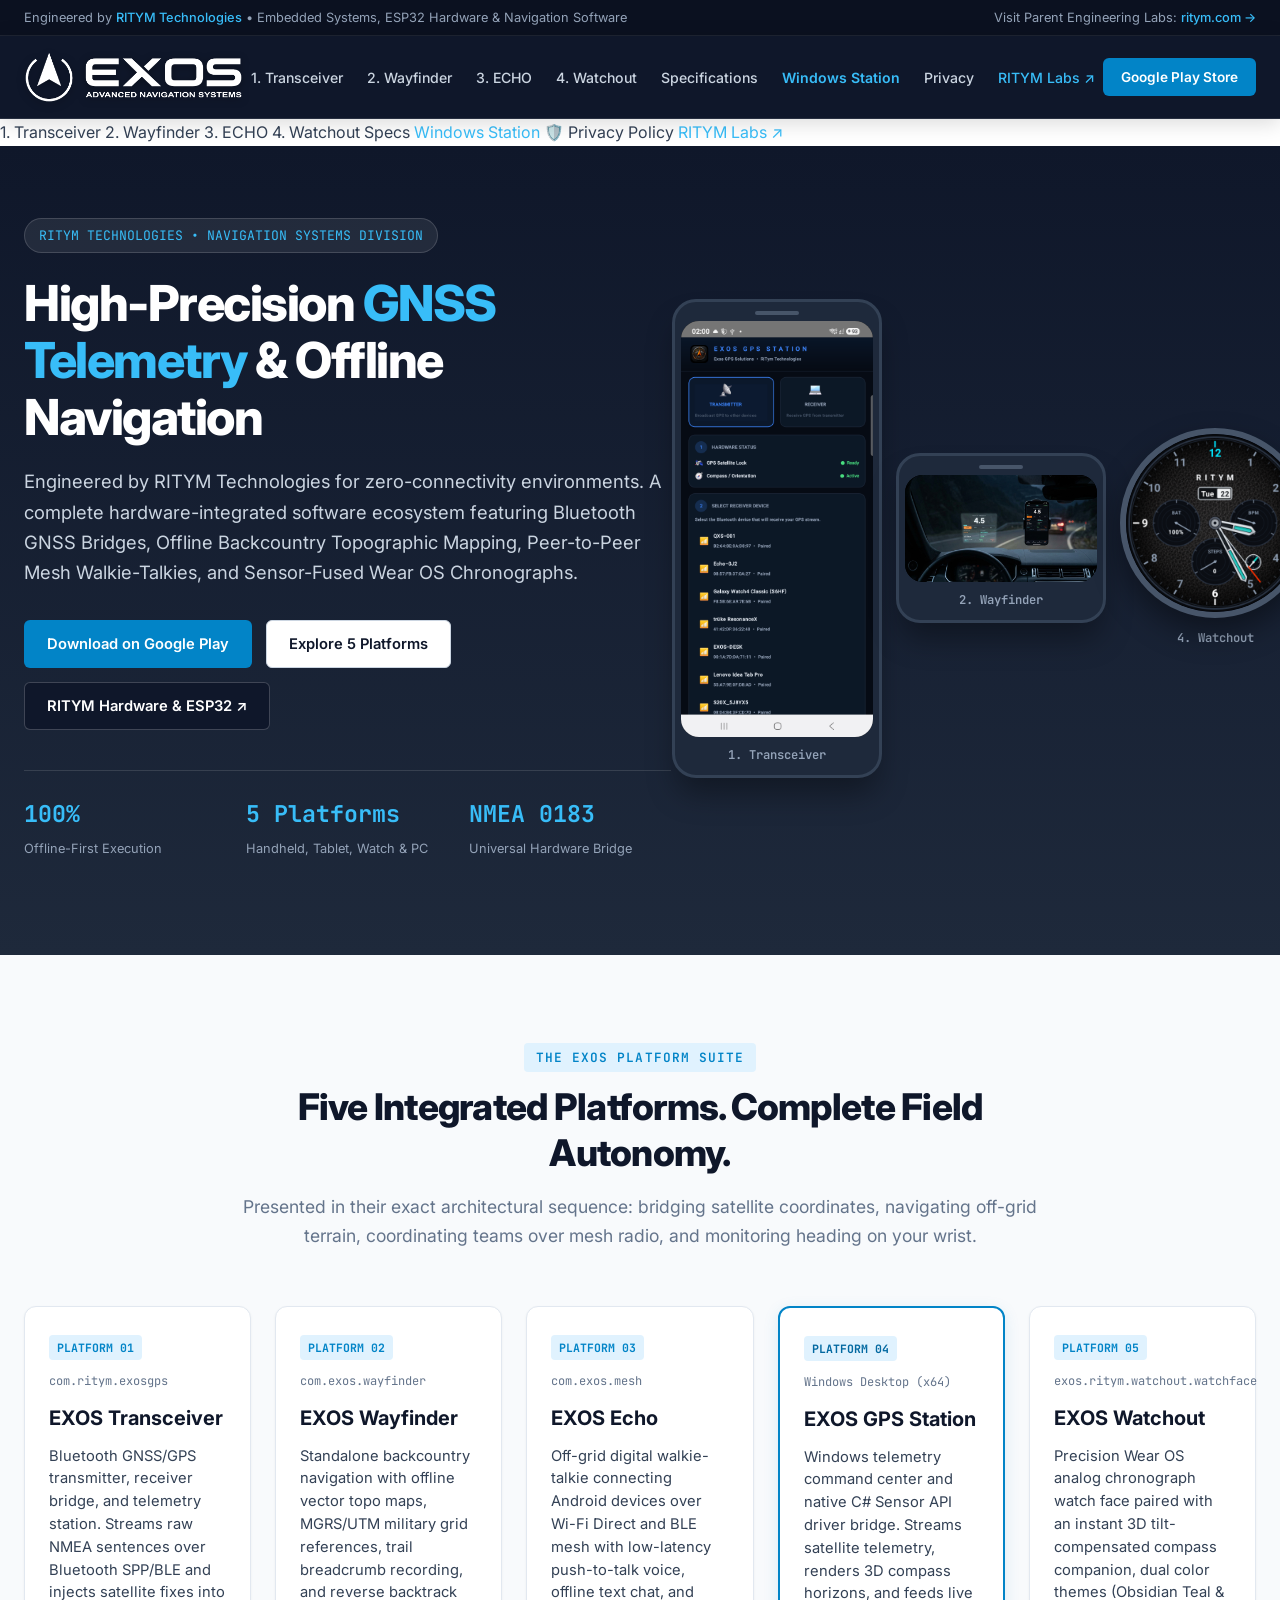
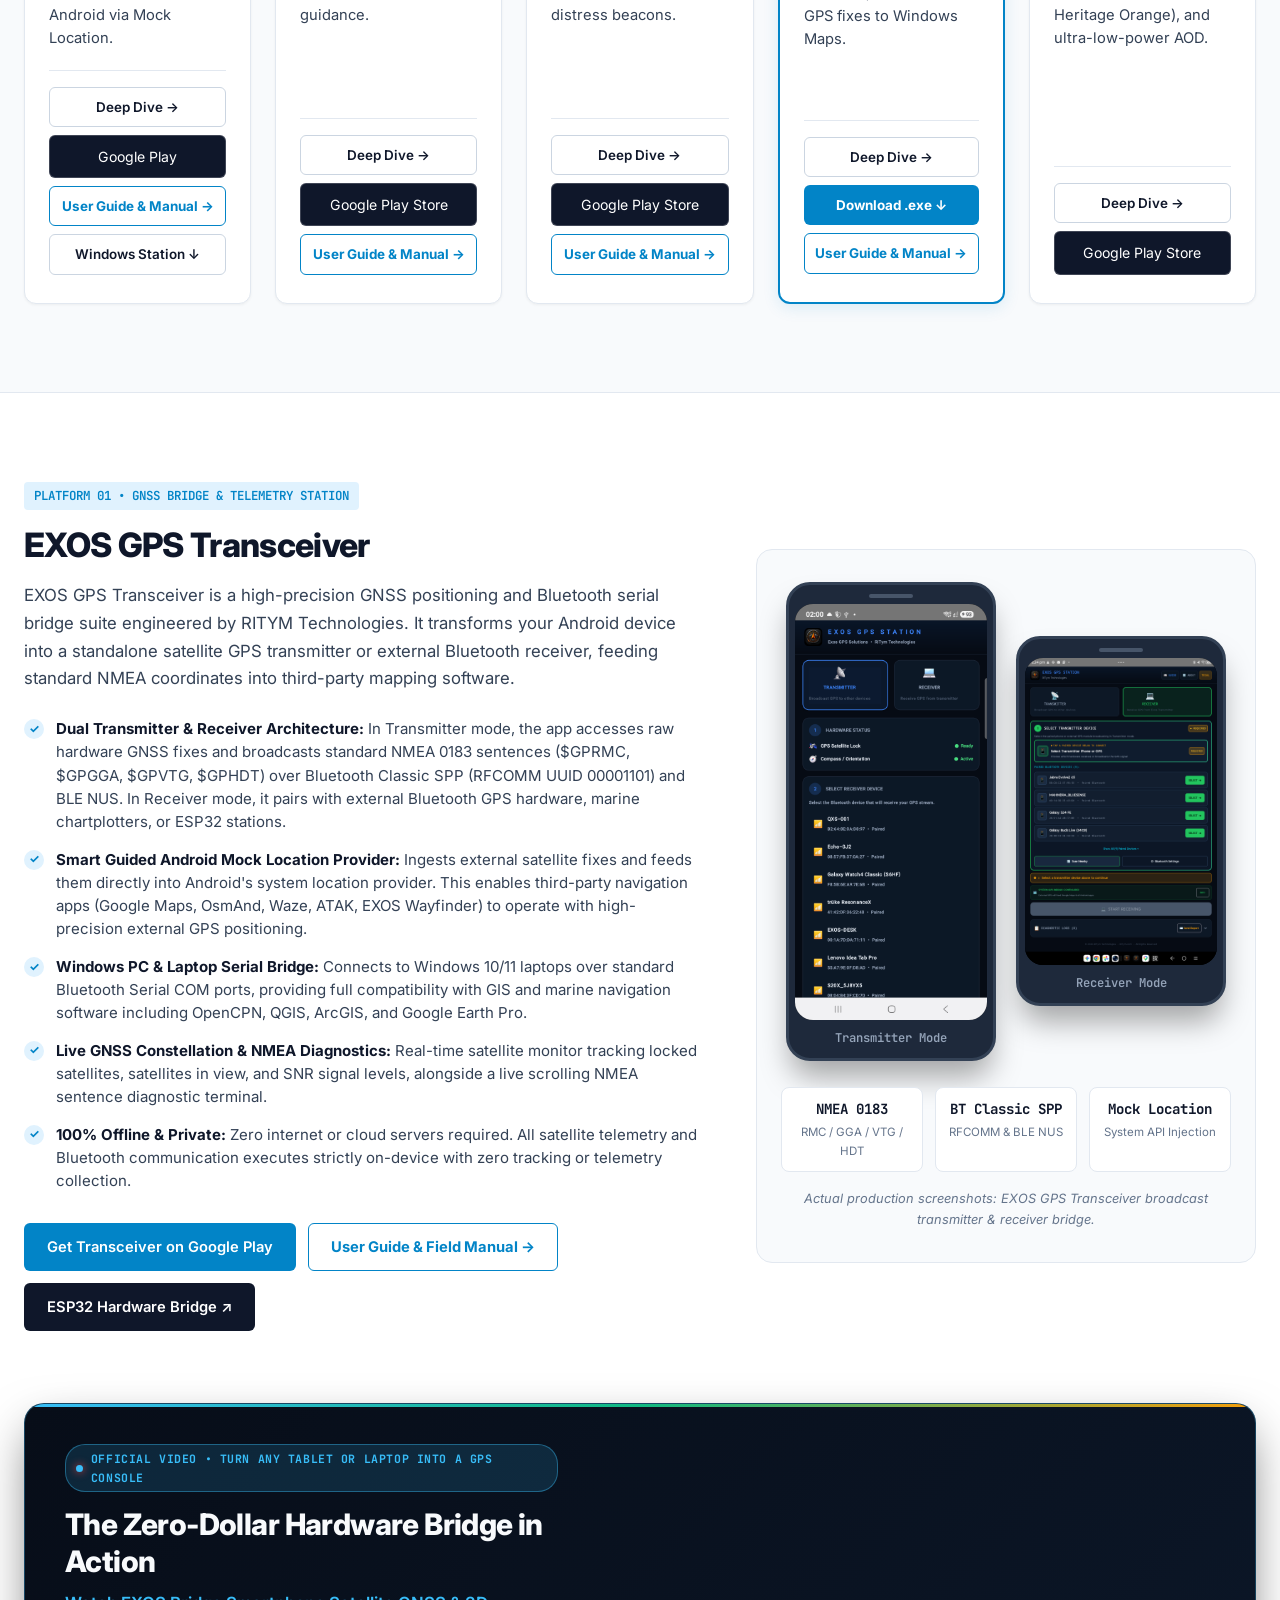
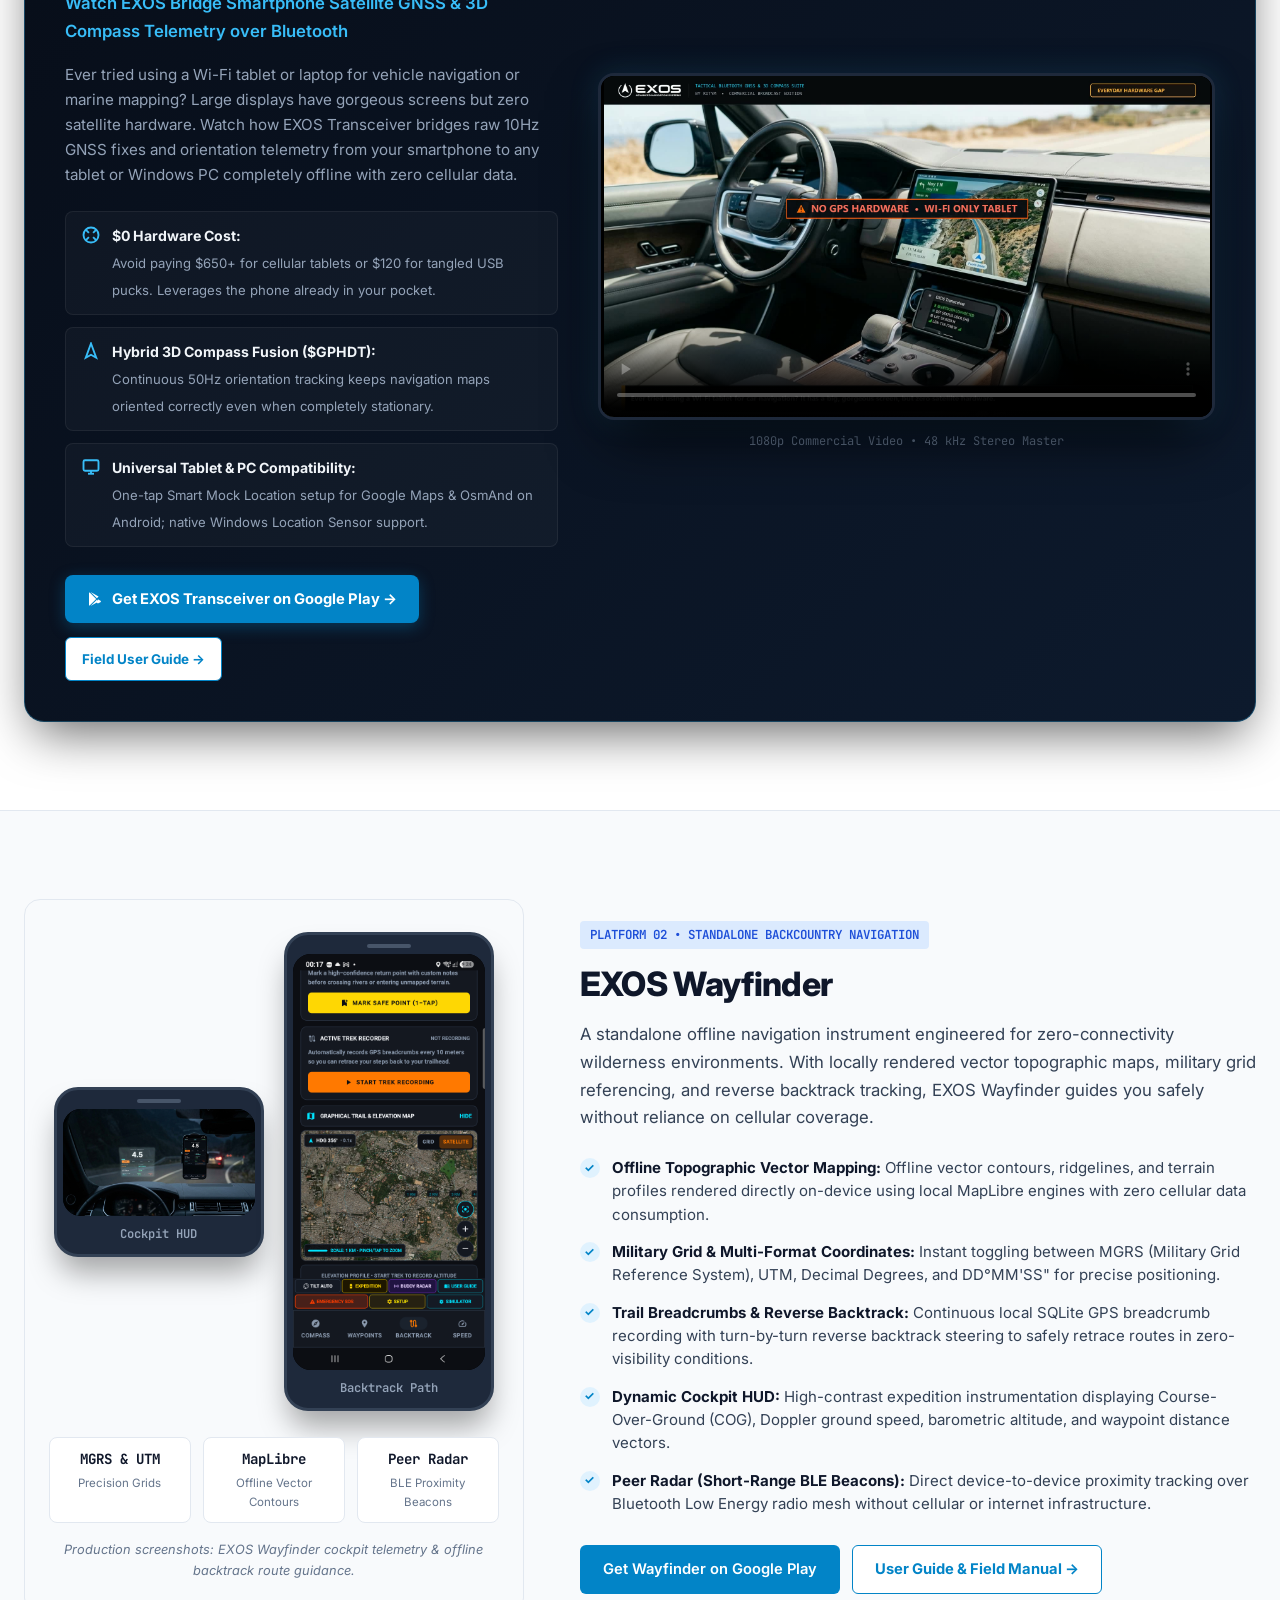
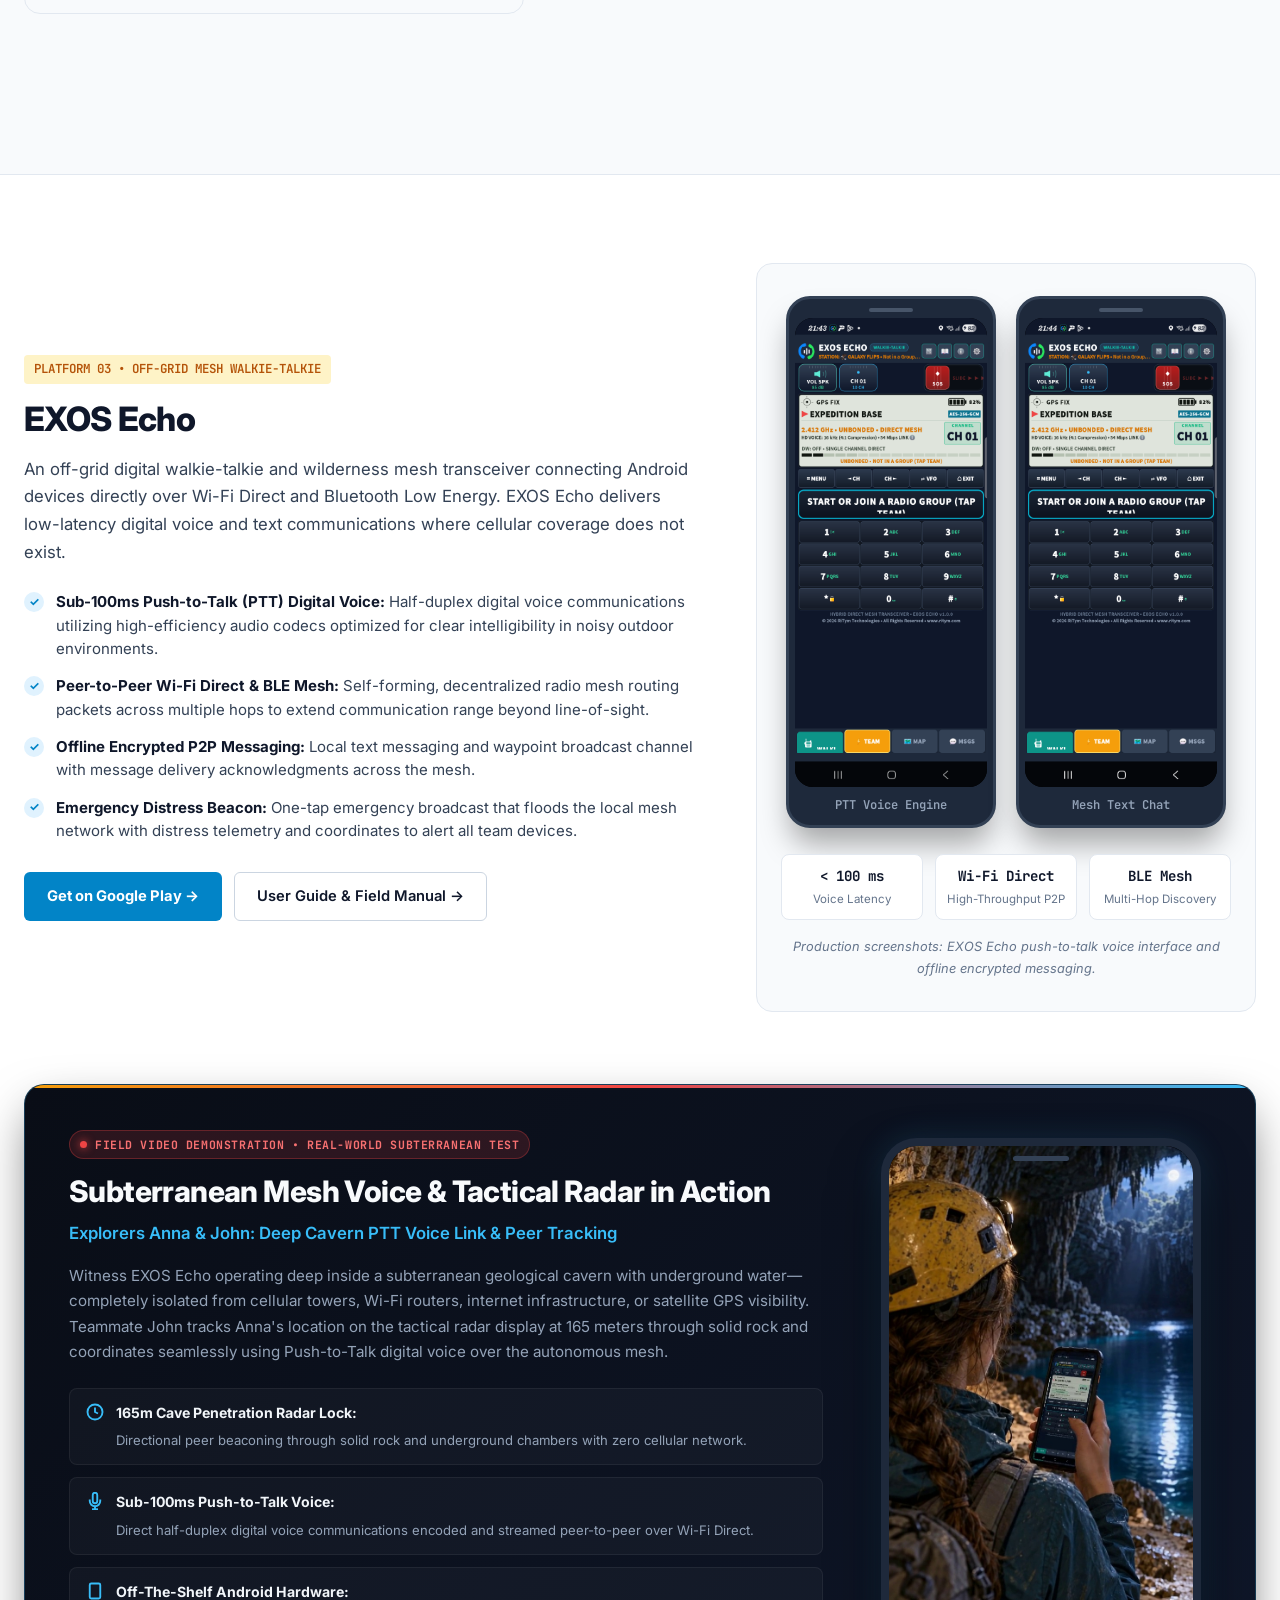
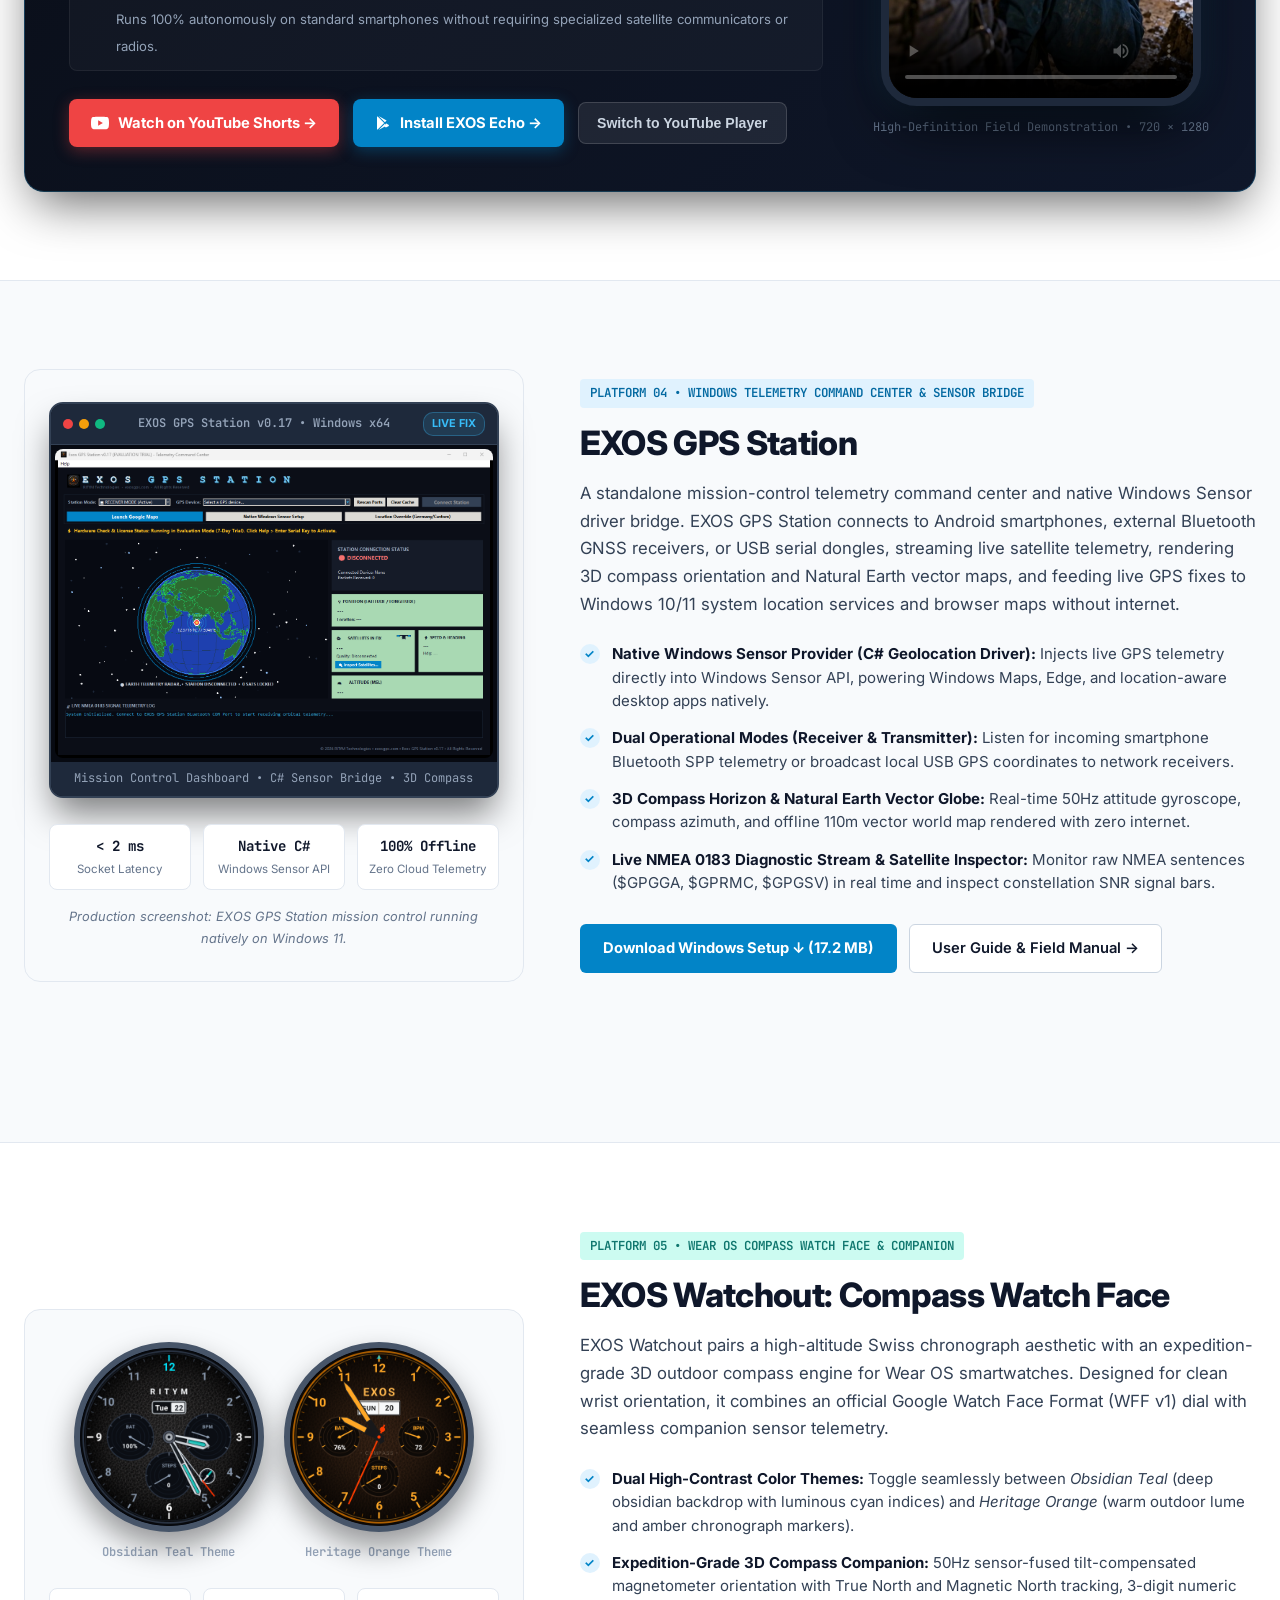
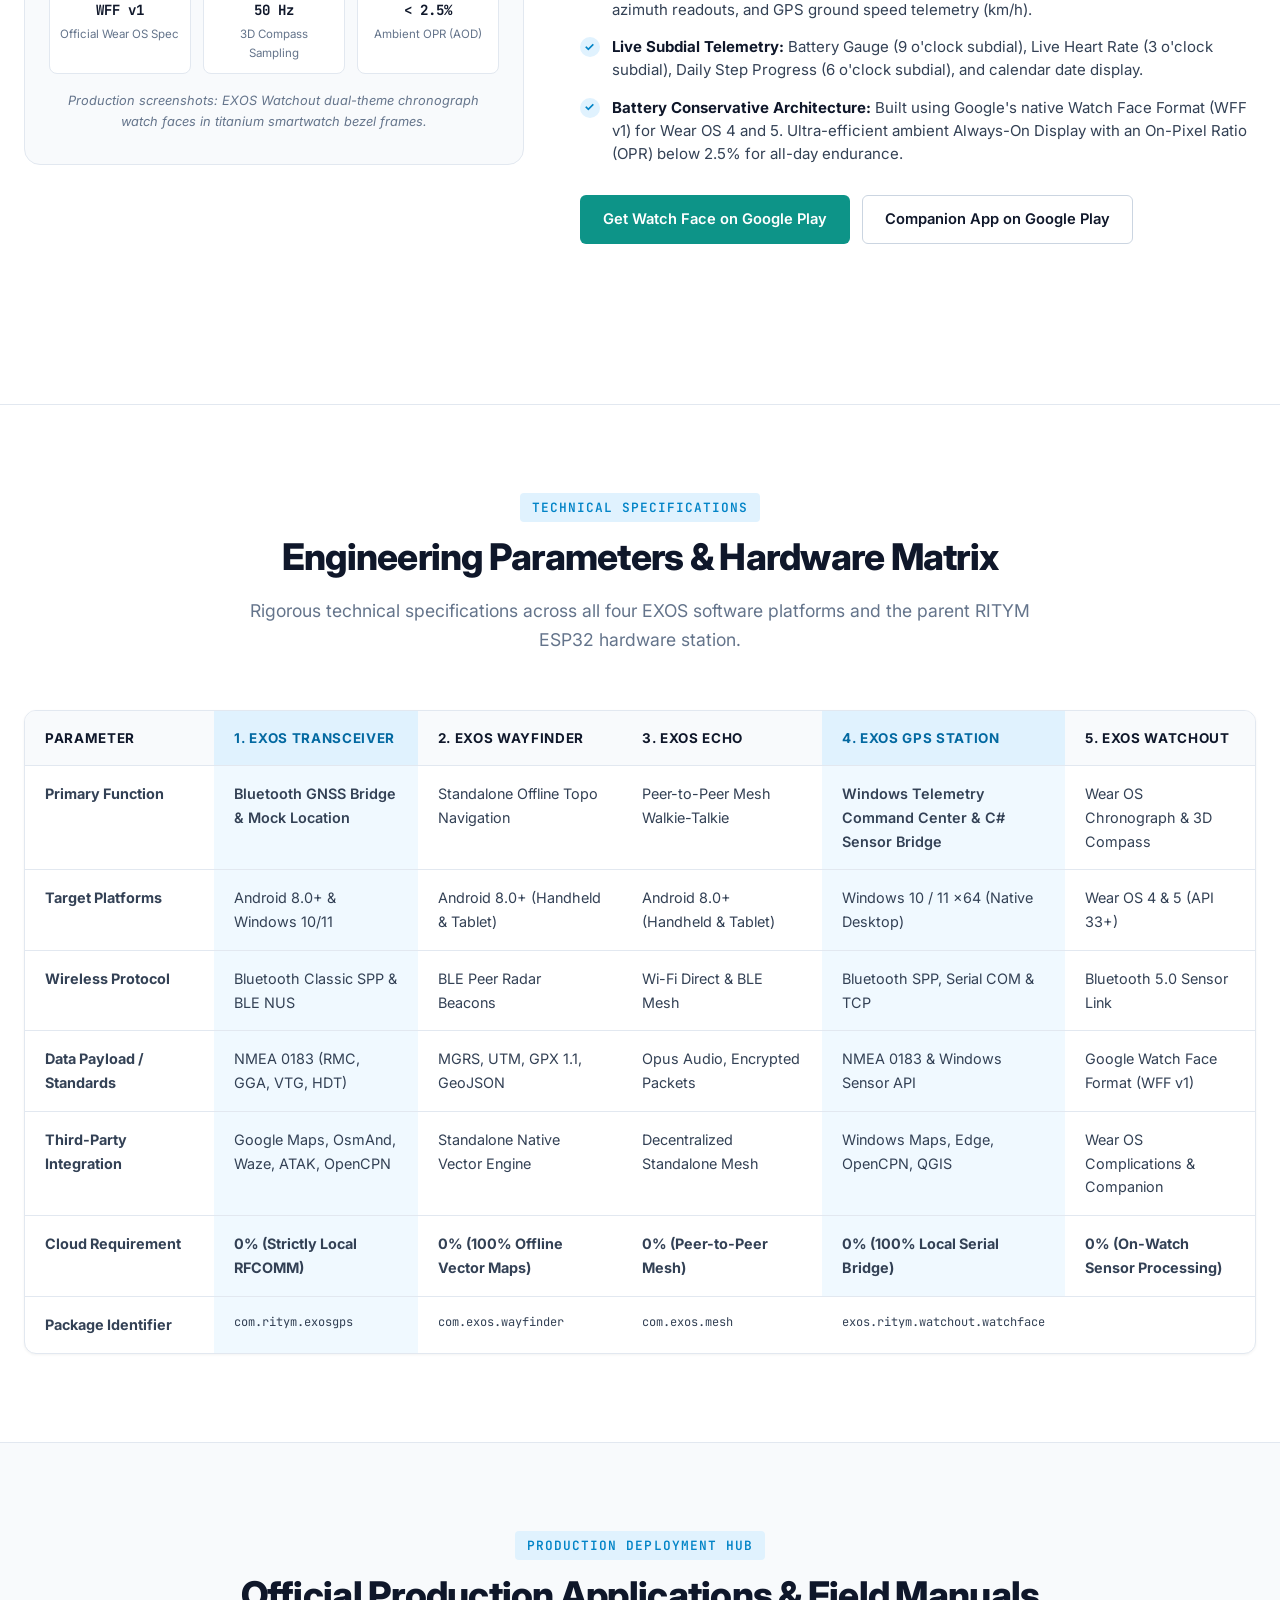
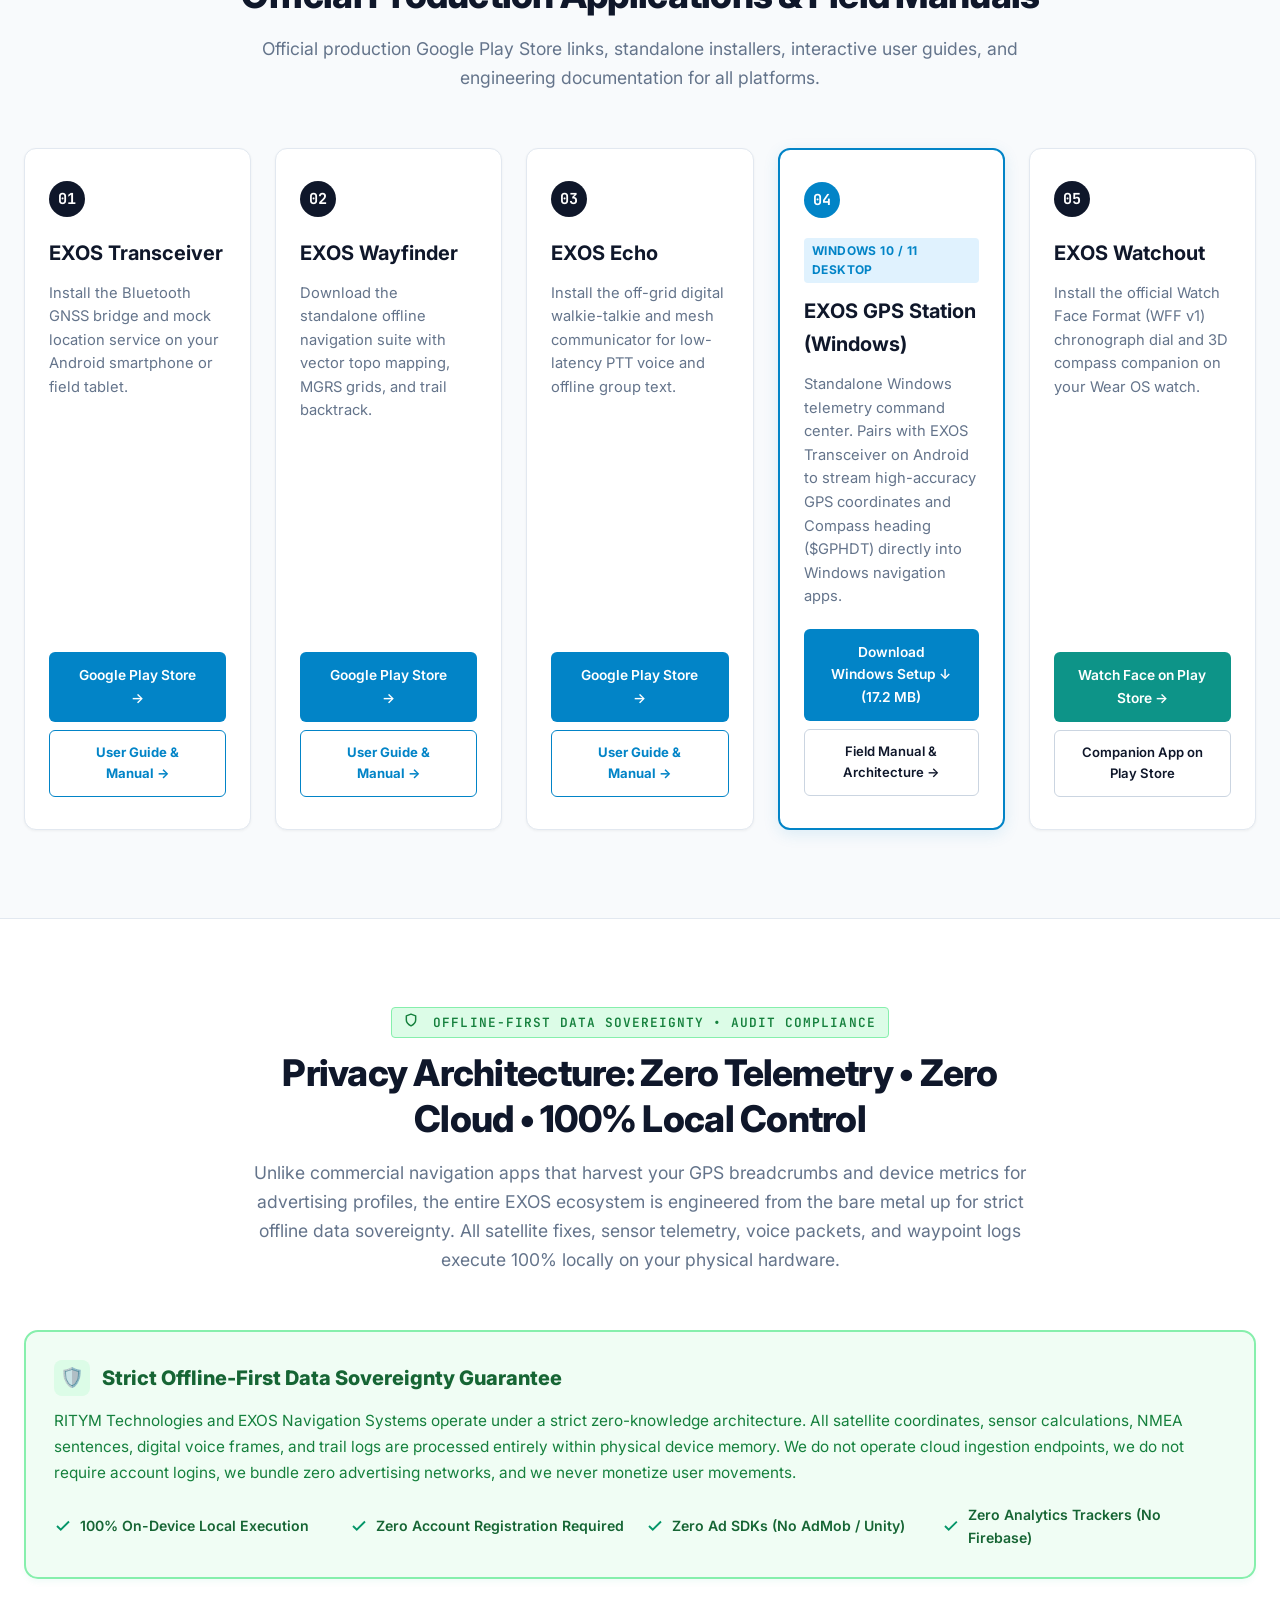
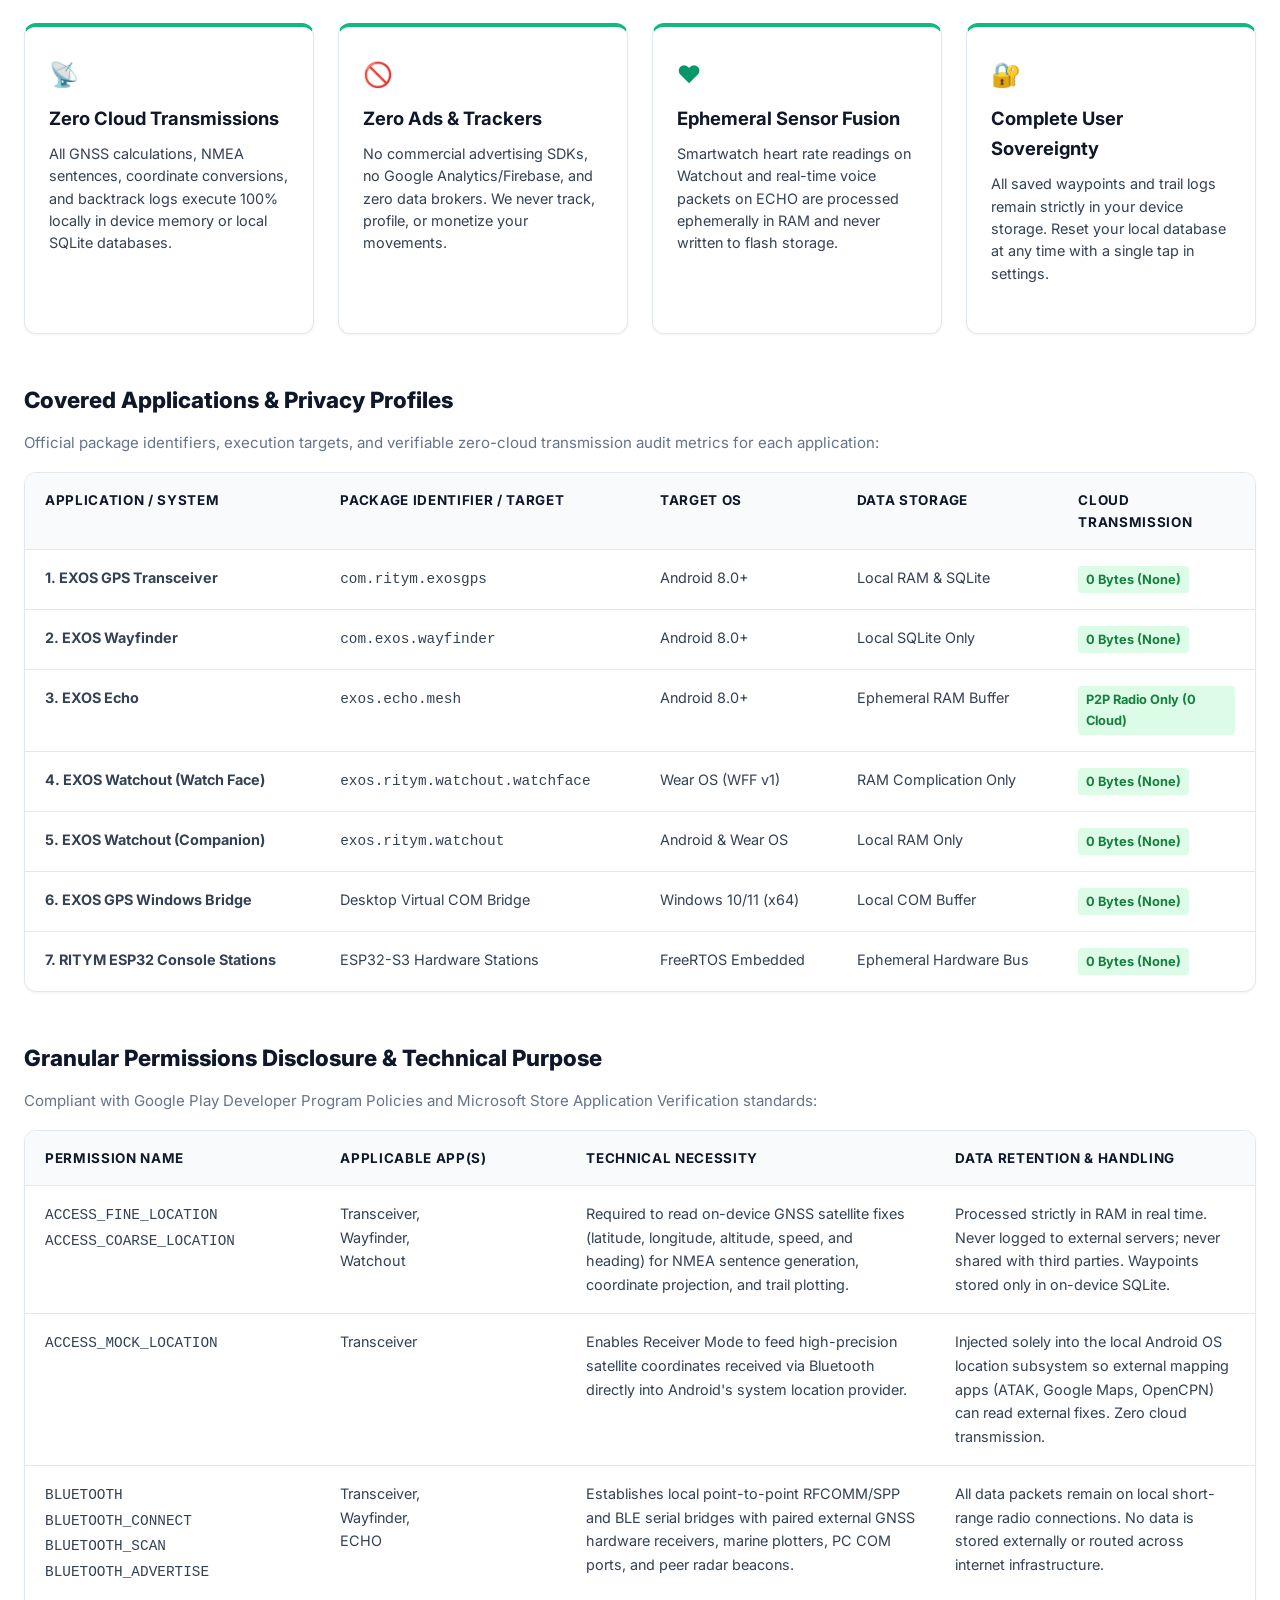
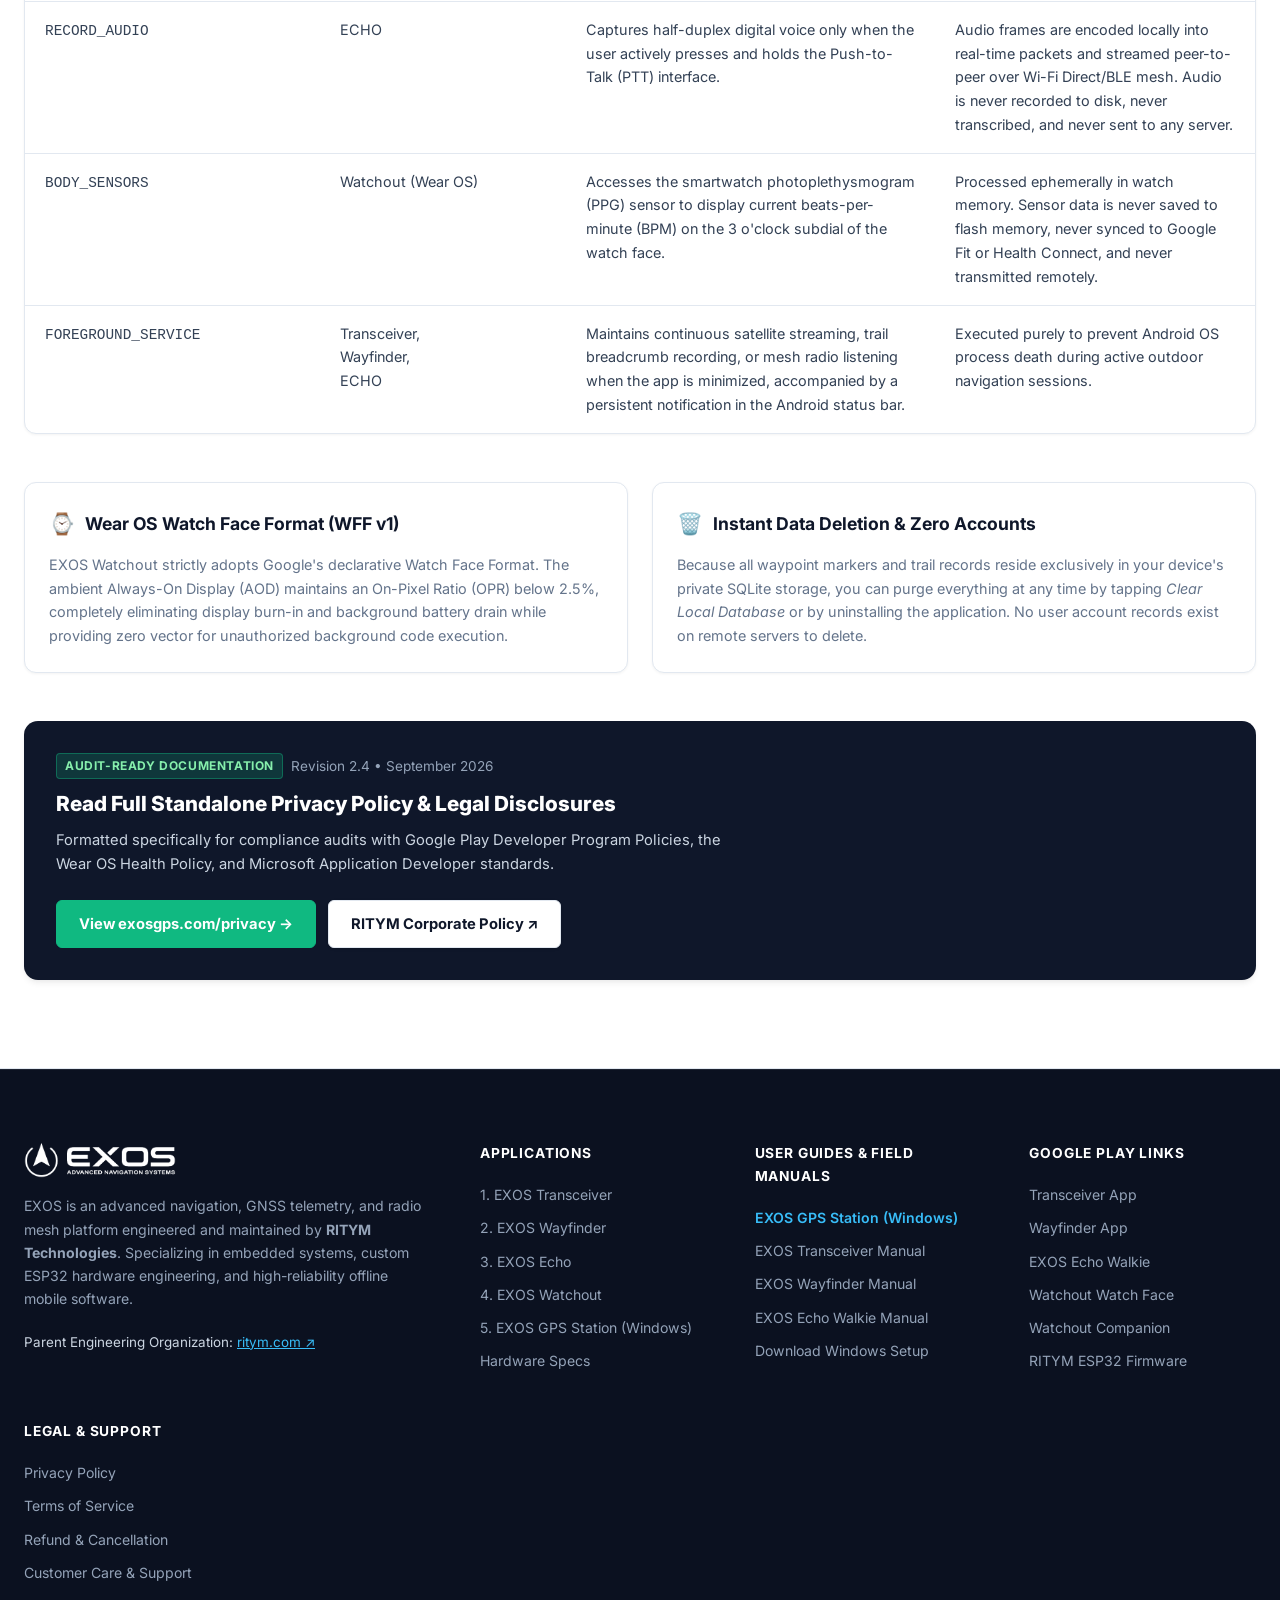
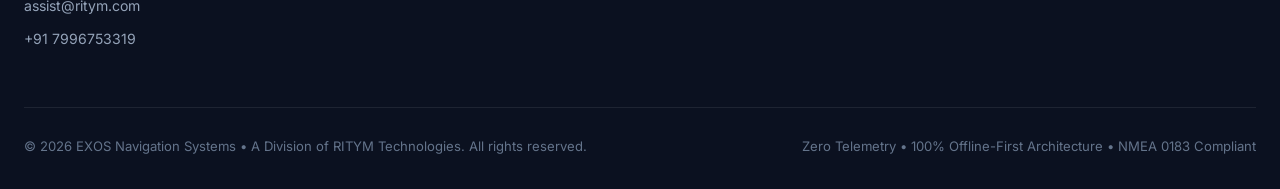
==== commit 3c6ec842: "feat(transceiver): upload official EXOS Transceiver commercial video and showcase panel" ====
--- a/index.html
+++ b/index.html
@@ -1120,6 +1120,54 @@
       color: #ffffff;
     }
 
+
+    /* EXOS Transceiver 16:9 Landscape Video Showcase */
+    .transceiver-video-showcase-panel {
+      margin-top: 48px;
+      background: linear-gradient(135deg, #070d18 0%, #0d1a2d 100%);
+      border: 1px solid rgba(56, 189, 248, 0.3);
+      border-radius: 20px;
+      padding: 40px;
+      box-shadow: 0 20px 50px -10px rgba(0, 0, 0, 0.6);
+      display: grid;
+      grid-template-columns: 1fr 1.25fr;
+      gap: 40px;
+      align-items: center;
+      position: relative;
+      overflow: hidden;
+    }
+    .transceiver-video-showcase-panel::before {
+      content: '';
+      position: absolute;
+      top: 0; left: 0; right: 0;
+      height: 3px;
+      background: linear-gradient(90deg, #38bdf8, #10b981, #f59e0b);
+    }
+    @media (max-width: 960px) {
+      .transceiver-video-showcase-panel {
+        grid-template-columns: 1fr;
+        padding: 28px 20px;
+        gap: 32px;
+      }
+    }
+    .video-landscape-frame {
+      width: 100%;
+      border: 3px solid #1e293b;
+      border-radius: 16px;
+      background: #000000;
+      box-shadow: 0 25px 60px -12px rgba(0, 0, 0, 0.8), 0 0 30px rgba(56, 189, 248, 0.15);
+      position: relative;
+      overflow: hidden;
+      aspect-ratio: 16 / 9;
+    }
+    .video-landscape-frame video {
+      width: 100%;
+      height: 100%;
+      object-fit: contain;
+      display: block;
+      border-radius: 12px;
+      background: #000;
+    }
   </style>
 </head>
 <body>
@@ -1438,6 +1486,67 @@
           </div>
           <div class="showcase-caption">
             Actual production screenshots: EXOS GPS Transceiver broadcast transmitter & receiver bridge.
+          </div>
+        </div>
+      </div>
+
+      <!-- EXOS Transceiver Official Commercial & System Demonstration -->
+      <div class="transceiver-video-showcase-panel">
+        <div class="video-info-column">
+          <div class="video-badge-tag" style="background: rgba(56, 189, 248, 0.15); border-color: rgba(56, 189, 248, 0.4); color: #38bdf8;">
+            <span class="pulse-dot" style="background: #38bdf8;"></span>
+            Official Video &bull; Turn Any Tablet or Laptop into a GPS Console
+          </div>
+          <h3 class="video-title">The Zero-Dollar Hardware Bridge in Action</h3>
+          <p class="video-subtitle">Watch EXOS Bridge Smartphone Satellite GNSS &amp; 3D Compass Telemetry over Bluetooth</p>
+          <p class="video-desc">
+            Ever tried using a Wi-Fi tablet or laptop for vehicle navigation or marine mapping? Large displays have gorgeous screens but zero satellite hardware. Watch how EXOS Transceiver bridges raw 10Hz GNSS fixes and orientation telemetry from your smartphone to any tablet or Windows PC completely offline with zero cellular data.
+          </p>
+
+          <div class="video-highlights-grid">
+            <div class="video-highlight-item">
+              <svg viewBox="0 0 24 24" fill="none" stroke="#38bdf8" stroke-width="2.5"><circle cx="12" cy="12" r="10"/><path d="m4.93 4.93 4.24 4.24"/><path d="m14.83 9.17 4.24-4.24"/><path d="m14.83 14.83 4.24 4.24"/><path d="m9.17 14.83-4.24 4.24"/></svg>
+              <div>
+                <strong>$0 Hardware Cost:</strong>
+                <span>Avoid paying $650+ for cellular tablets or $120 for tangled USB pucks. Leverages the phone already in your pocket.</span>
+              </div>
+            </div>
+            <div class="video-highlight-item">
+              <svg viewBox="0 0 24 24" fill="none" stroke="#38bdf8" stroke-width="2.5"><polygon points="12 2 19 21 12 17 5 21 12 2"/></svg>
+              <div>
+                <strong>Hybrid 3D Compass Fusion ($GPHDT):</strong>
+                <span>Continuous 50Hz orientation tracking keeps navigation maps oriented correctly even when completely stationary.</span>
+              </div>
+            </div>
+            <div class="video-highlight-item">
+              <svg viewBox="0 0 24 24" fill="none" stroke="#38bdf8" stroke-width="2.5"><rect x="2" y="3" width="20" height="14" rx="2" ry="2"/><line x1="8" y1="21" x2="16" y2="21"/><line x1="12" y1="17" x2="12" y2="21"/></svg>
+              <div>
+                <strong>Universal Tablet &amp; PC Compatibility:</strong>
+                <span>One-tap Smart Mock Location setup for Google Maps &amp; OsmAnd on Android; native Windows Location Sensor support.</span>
+              </div>
+            </div>
+          </div>
+
+          <div class="video-cta-group">
+            <a href="https://play.google.com/store/apps/details?id=com.ritym.exosgps" target="_blank" rel="noopener" class="btn-play-store" style="background:#0284c7;">
+              <svg width="16" height="16" viewBox="0 0 24 24" fill="currentColor"><path d="M3.609 1.814L13.792 12 3.61 22.186c-.378-.328-.61-.83-.61-1.42V3.234c0-.59.232-1.092.61-1.42zm11.235 11.234l2.585 2.585-12.08 6.945 9.495-9.53zm0-2.096L5.348 1.422l12.08 6.946-2.584 2.584zm1.485 1.485l3.87 2.222c.983.565.983 1.488 0 2.052l-3.87 2.223-2.223-2.223 2.223-2.274z"/></svg>
+              Get EXOS Transceiver on Google Play &rarr;
+            </a>
+            <a href="transceiver-guide.html" class="btn btn-secondary" style="font-size:0.84rem; padding:10px 16px; font-weight:700; color:var(--primary); border-color:var(--primary);">
+              Field User Guide &rarr;
+            </a>
+          </div>
+        </div>
+
+        <div class="video-media-column">
+          <div class="video-landscape-frame" id="transceiver-video-frame">
+            <video id="transceiver-native-video" controls playsinline preload="metadata" poster="assets/videos/exos_transceiver_poster.jpg">
+              <source src="assets/videos/exos_transceiver_commercial.mp4" type="video/mp4">
+              Your browser does not support the video tag.
+            </video>
+          </div>
+          <div style="text-align:center; margin-top:12px; font-family:var(--font-mono); font-size:0.75rem; color:#64748b;">
+            1080p Commercial Video &bull; 48 kHz Stereo Master
           </div>
         </div>
       </div>
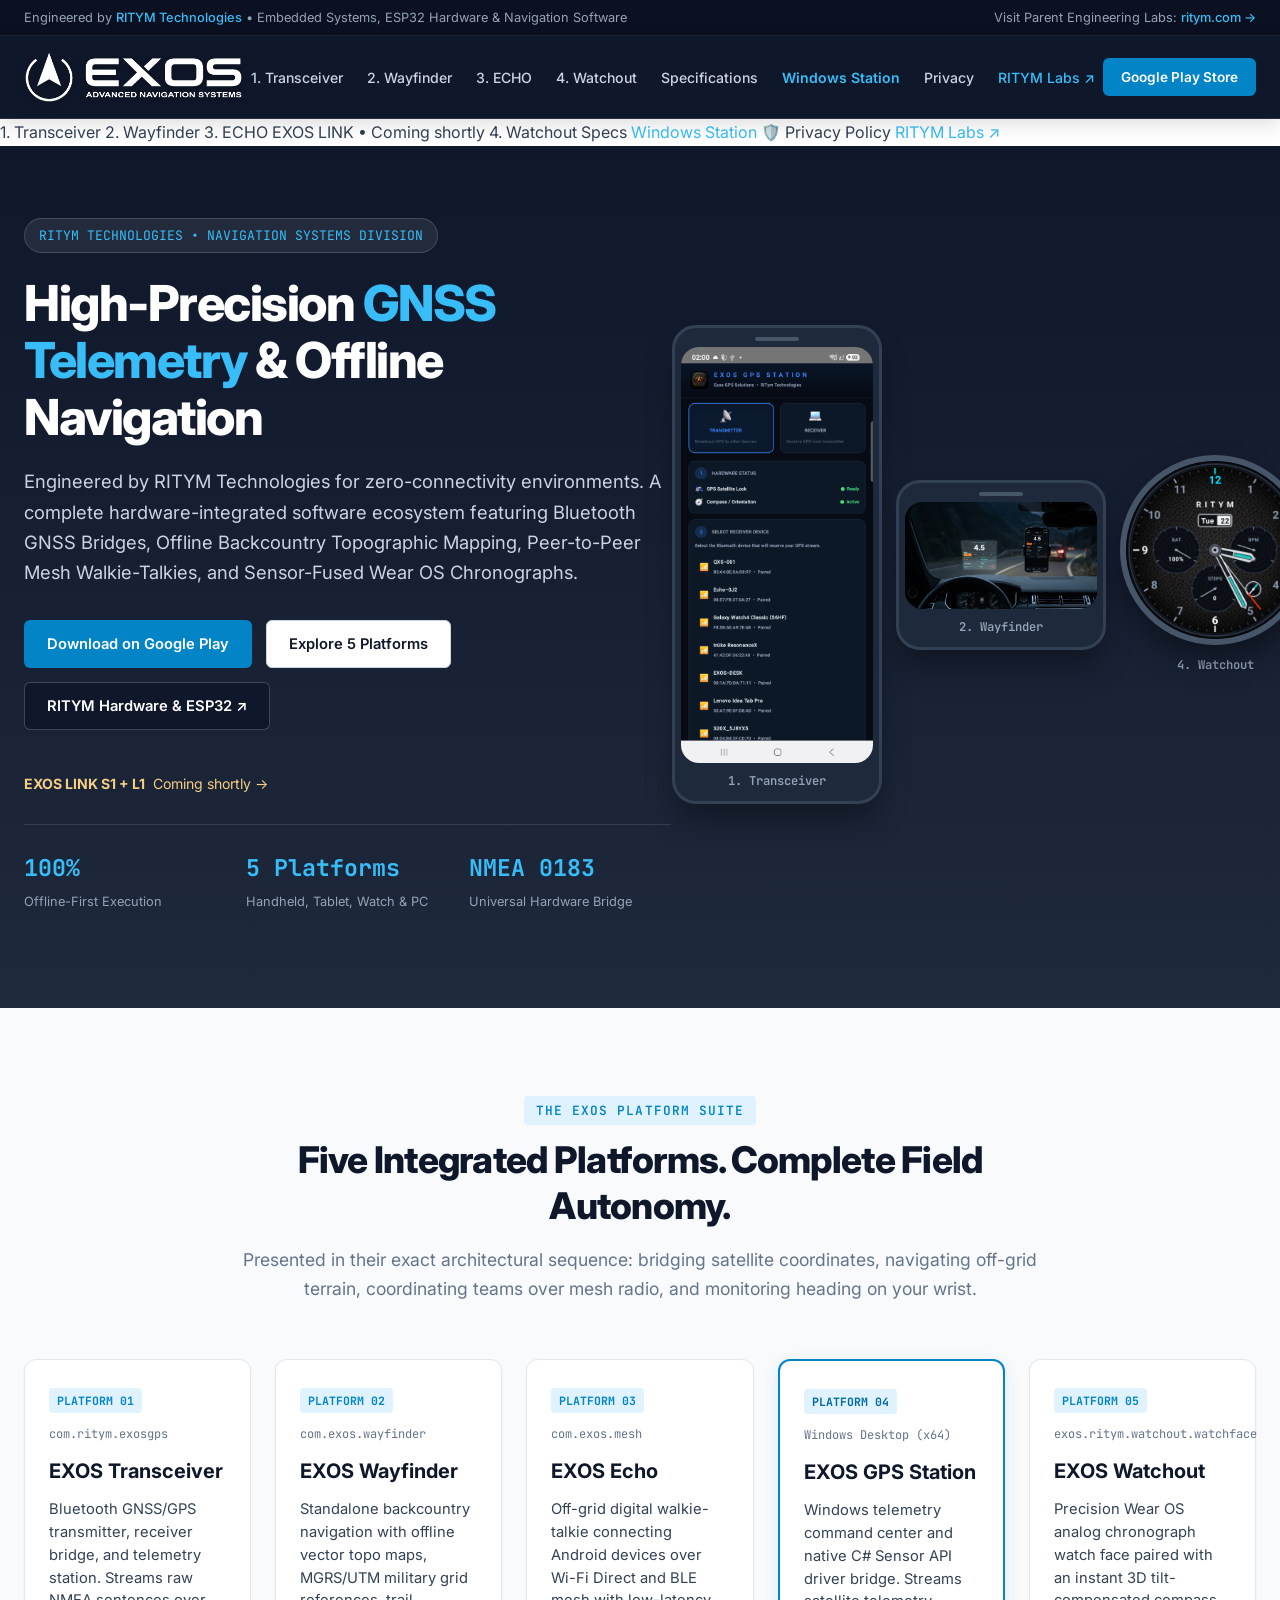
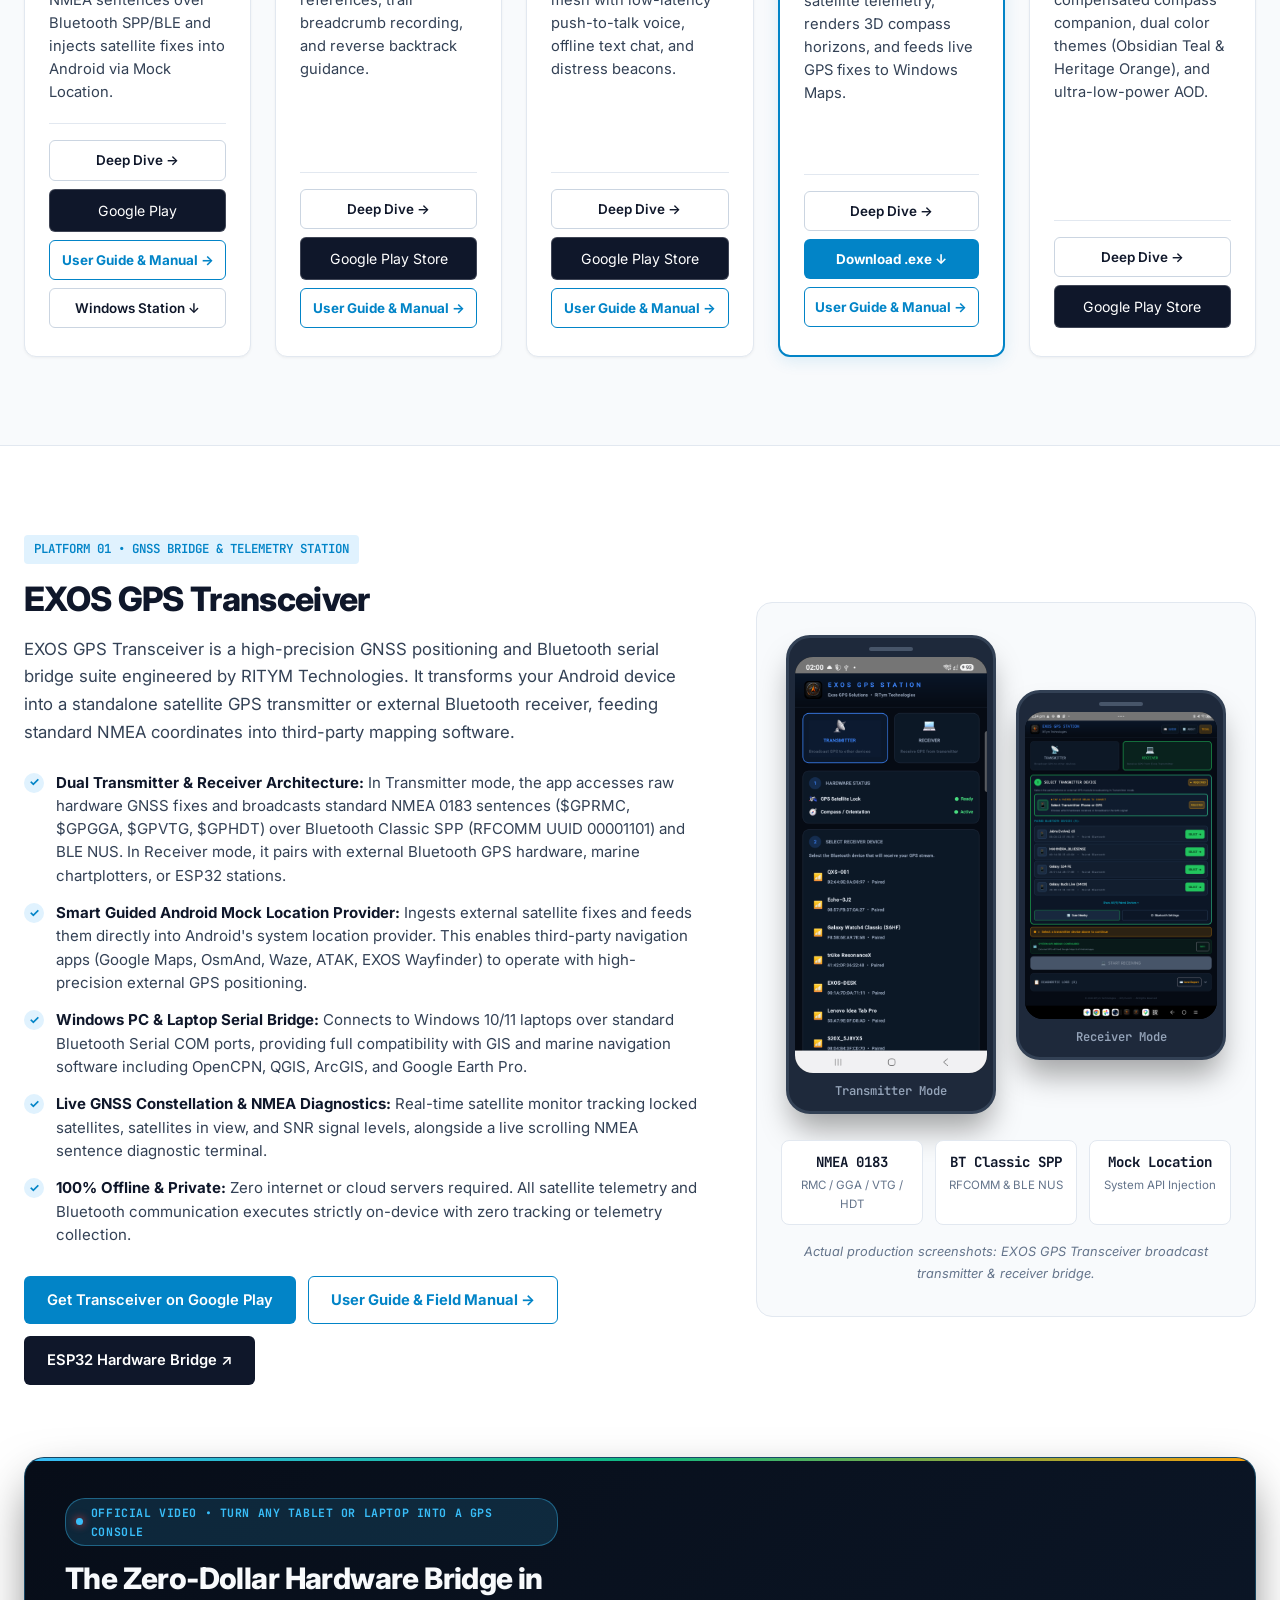
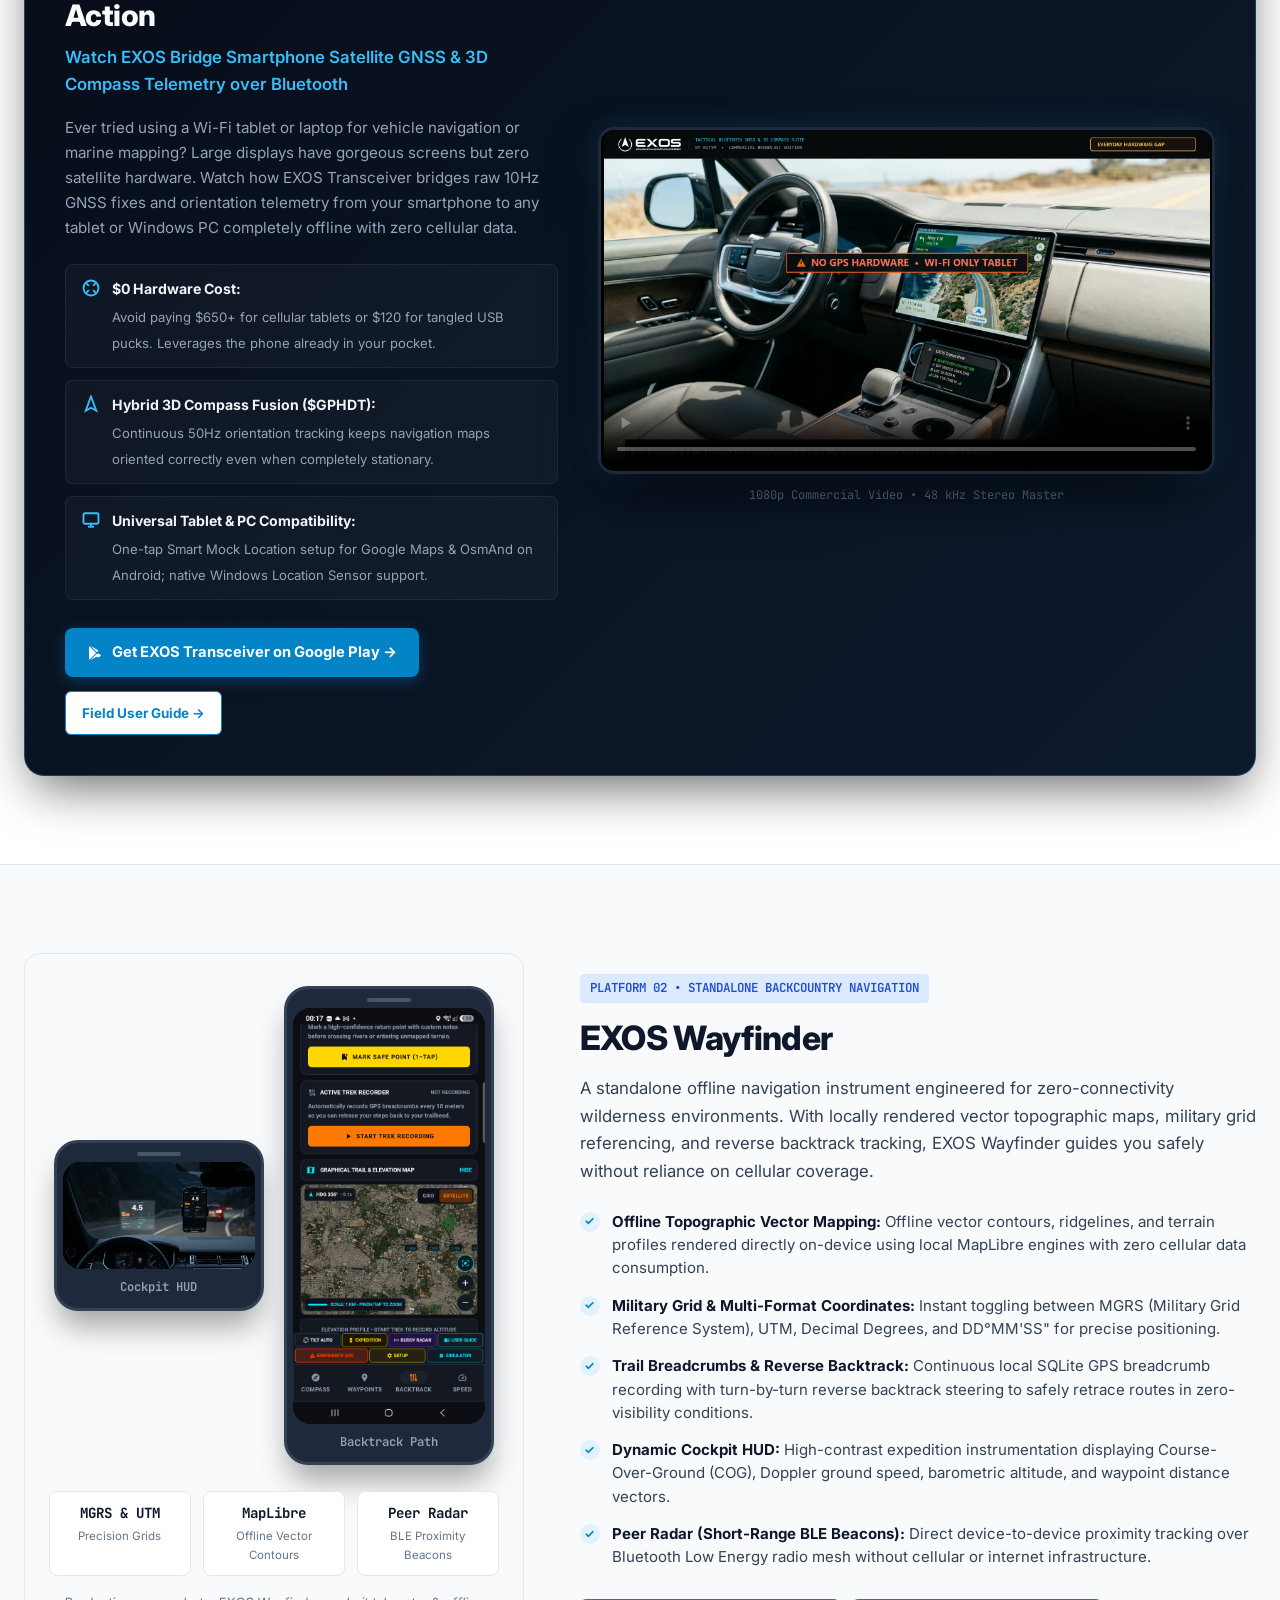
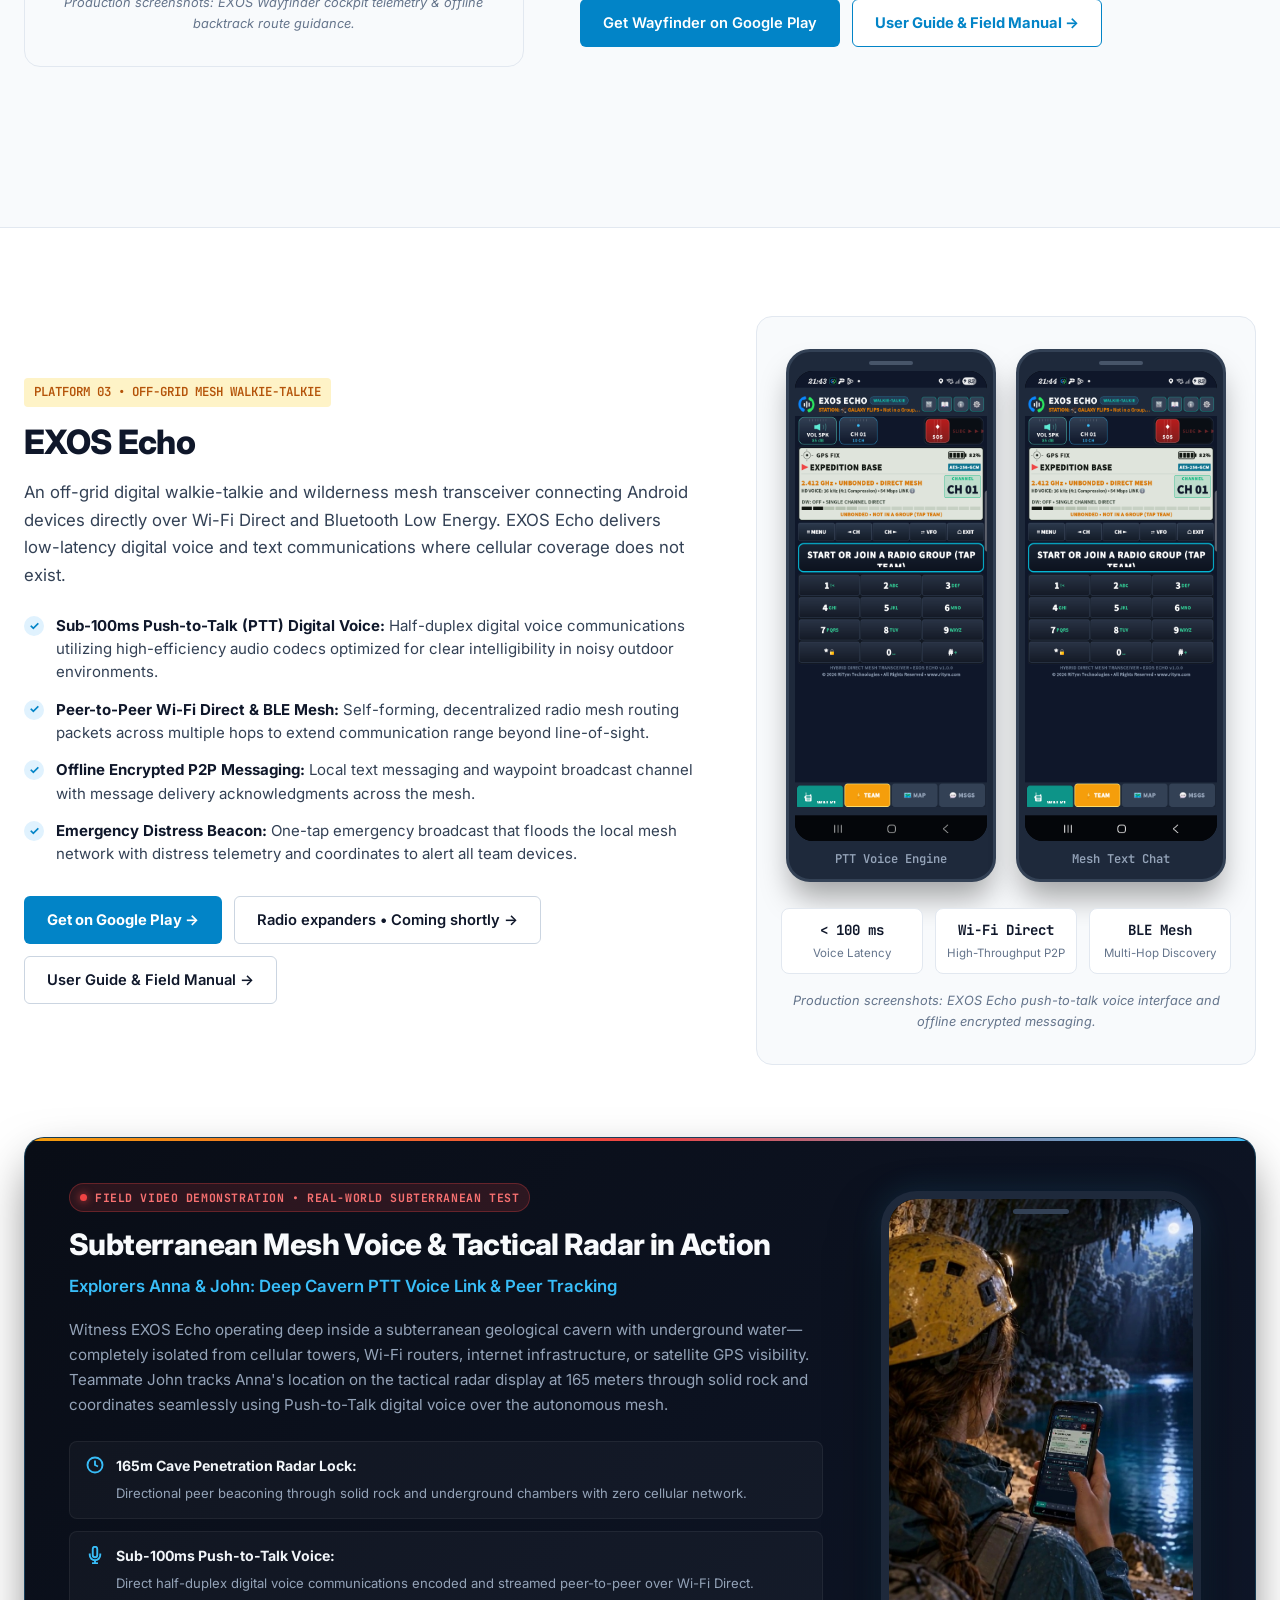
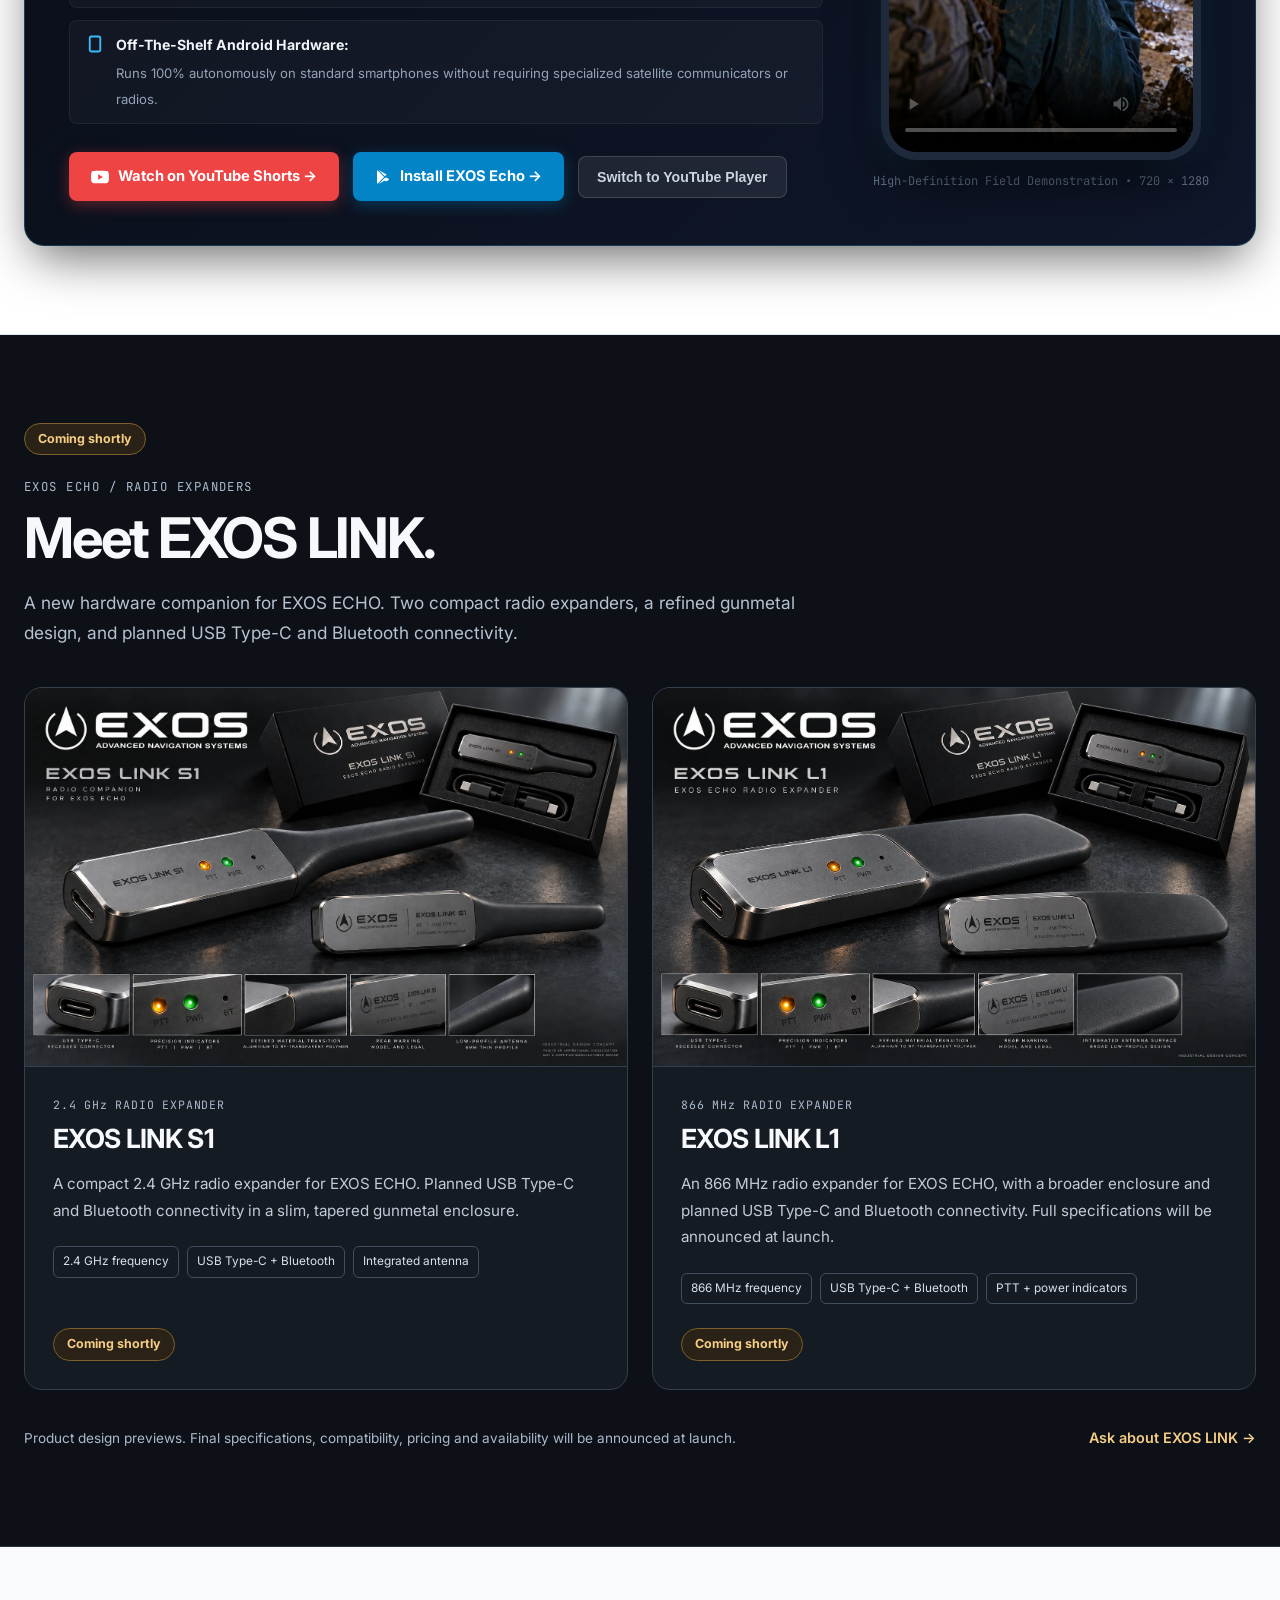
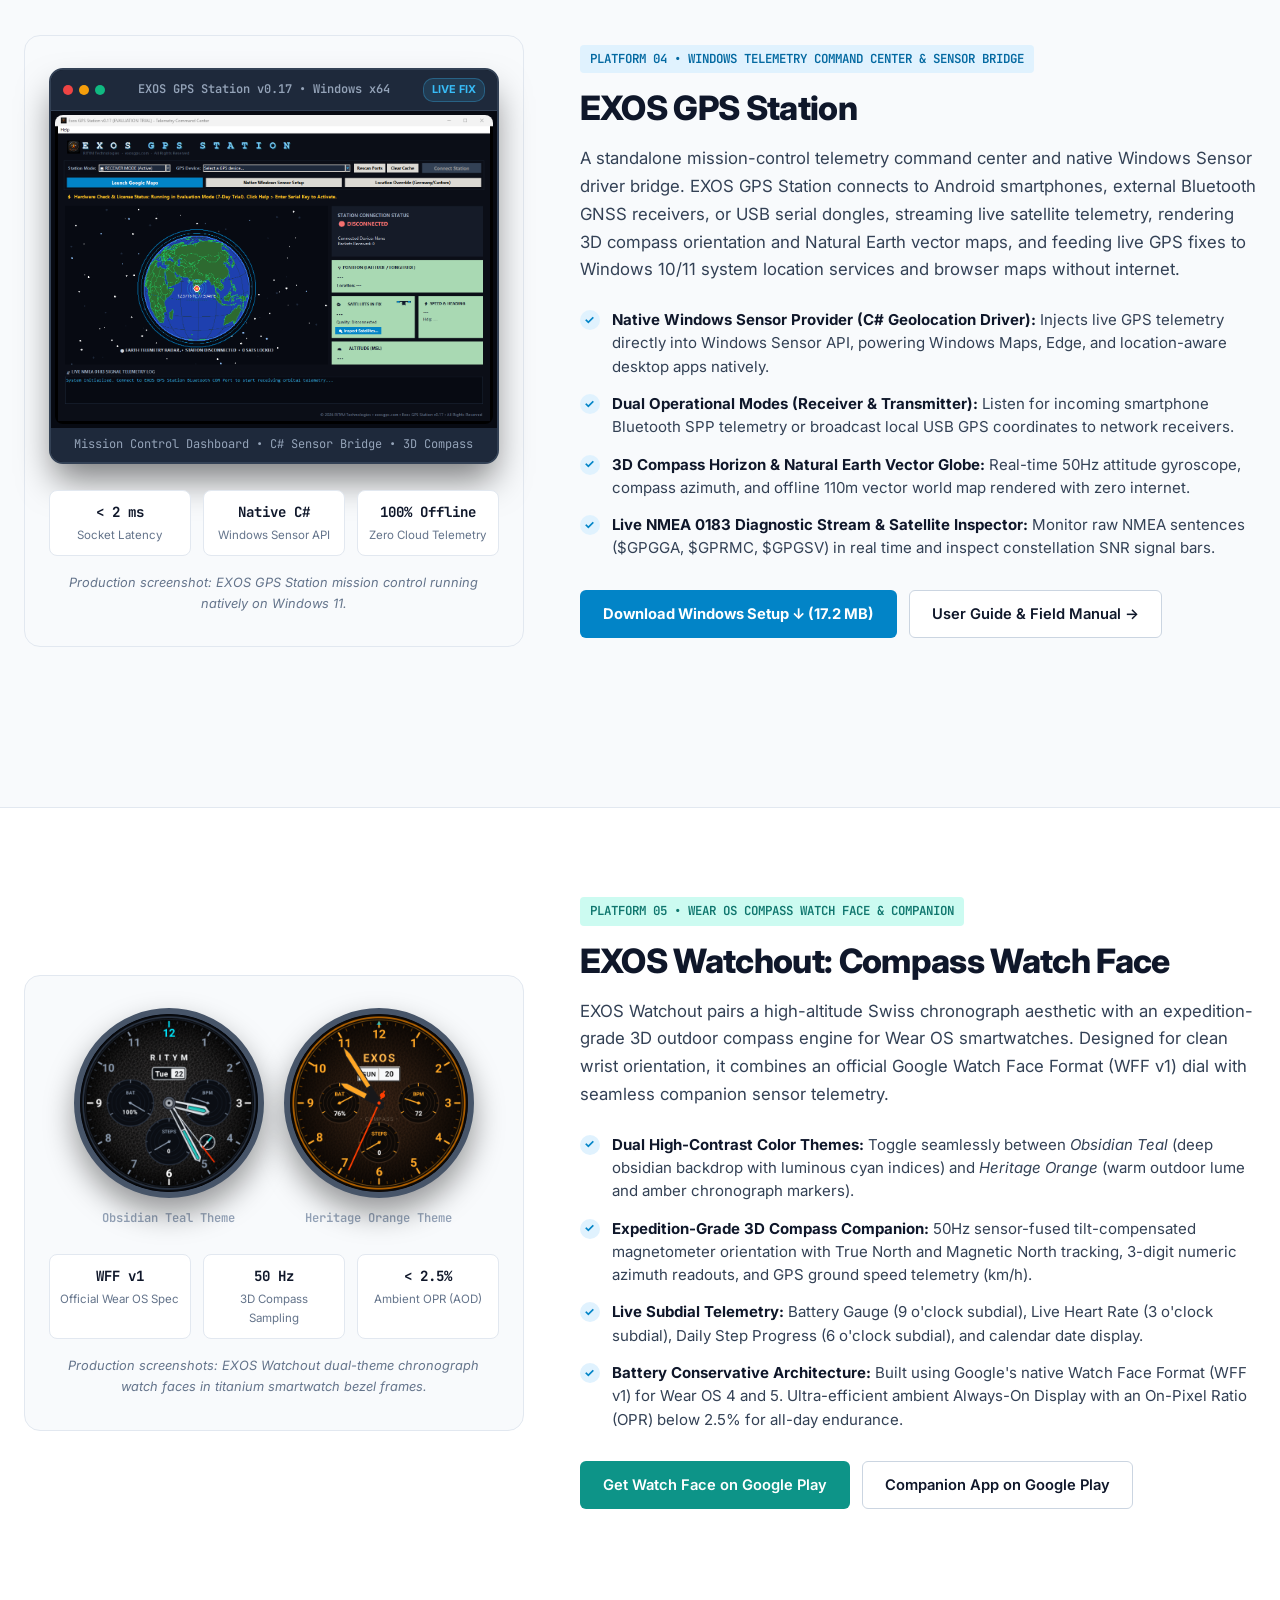
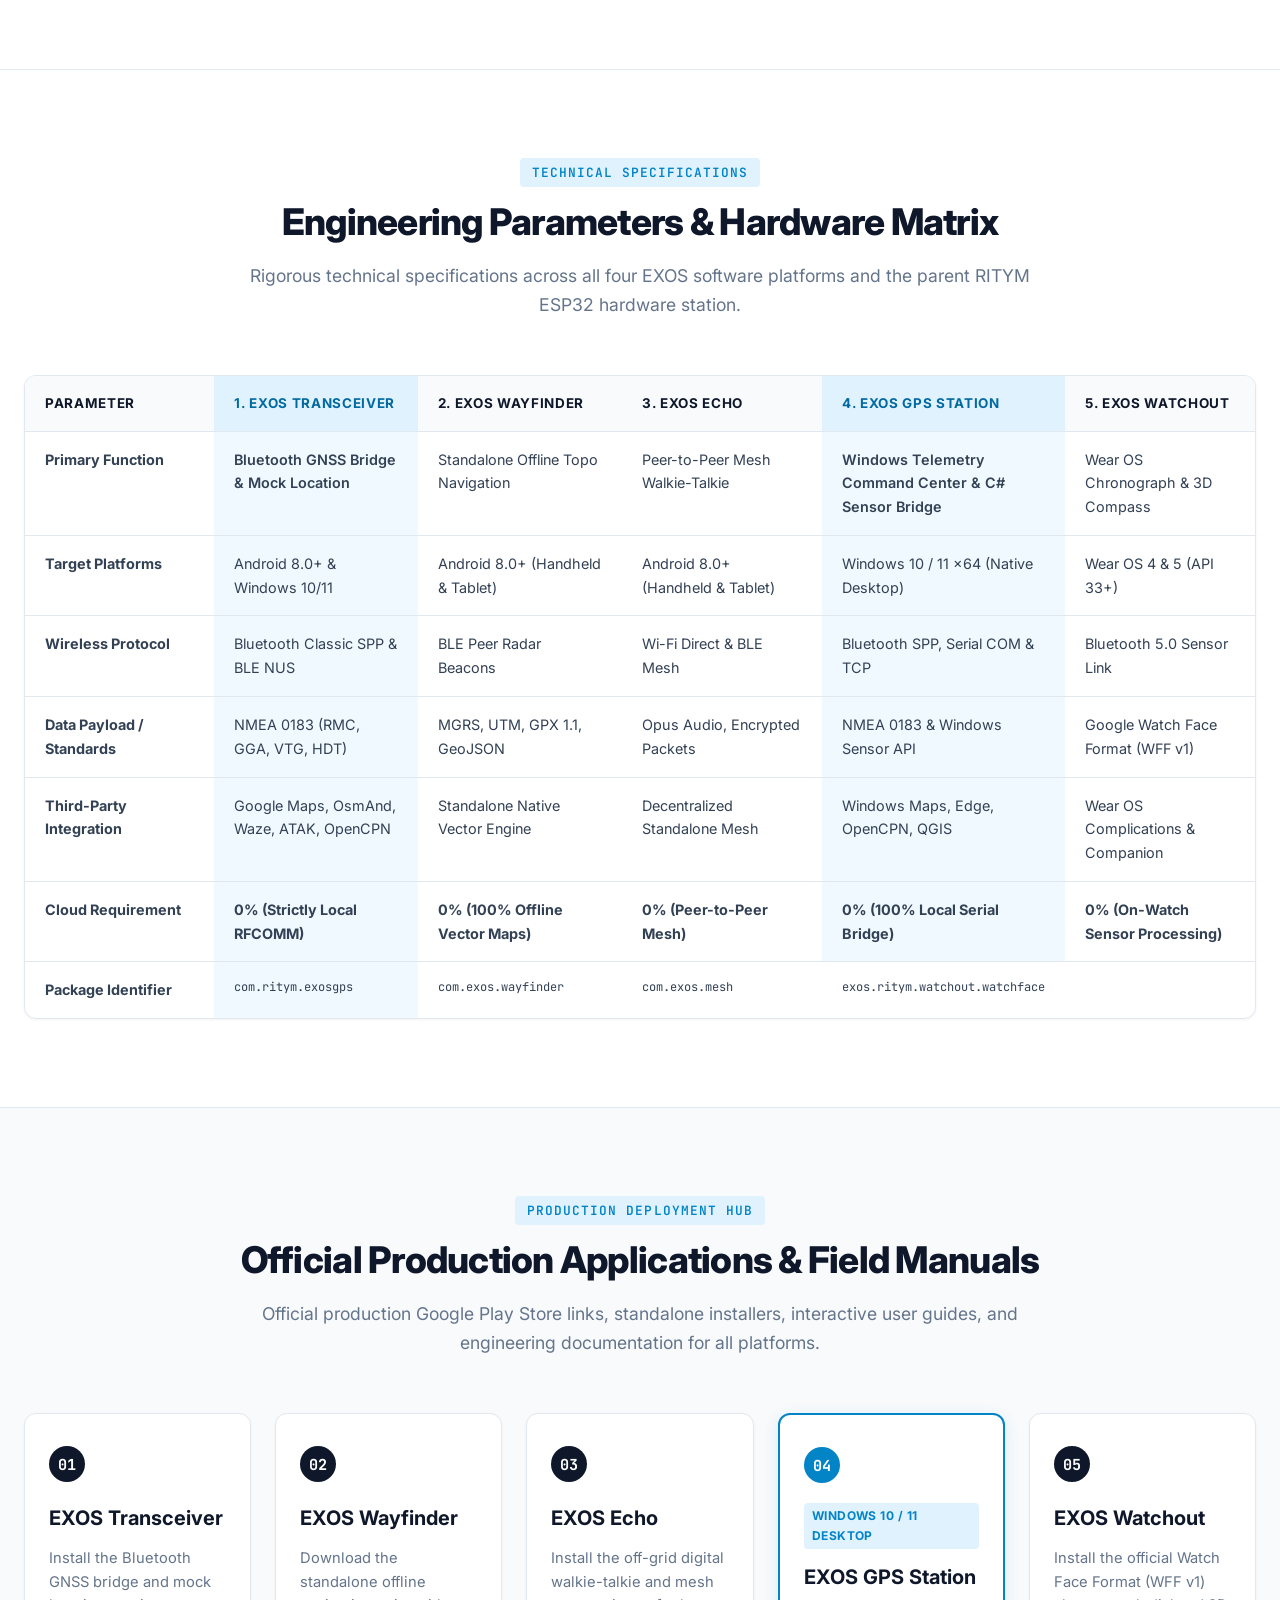
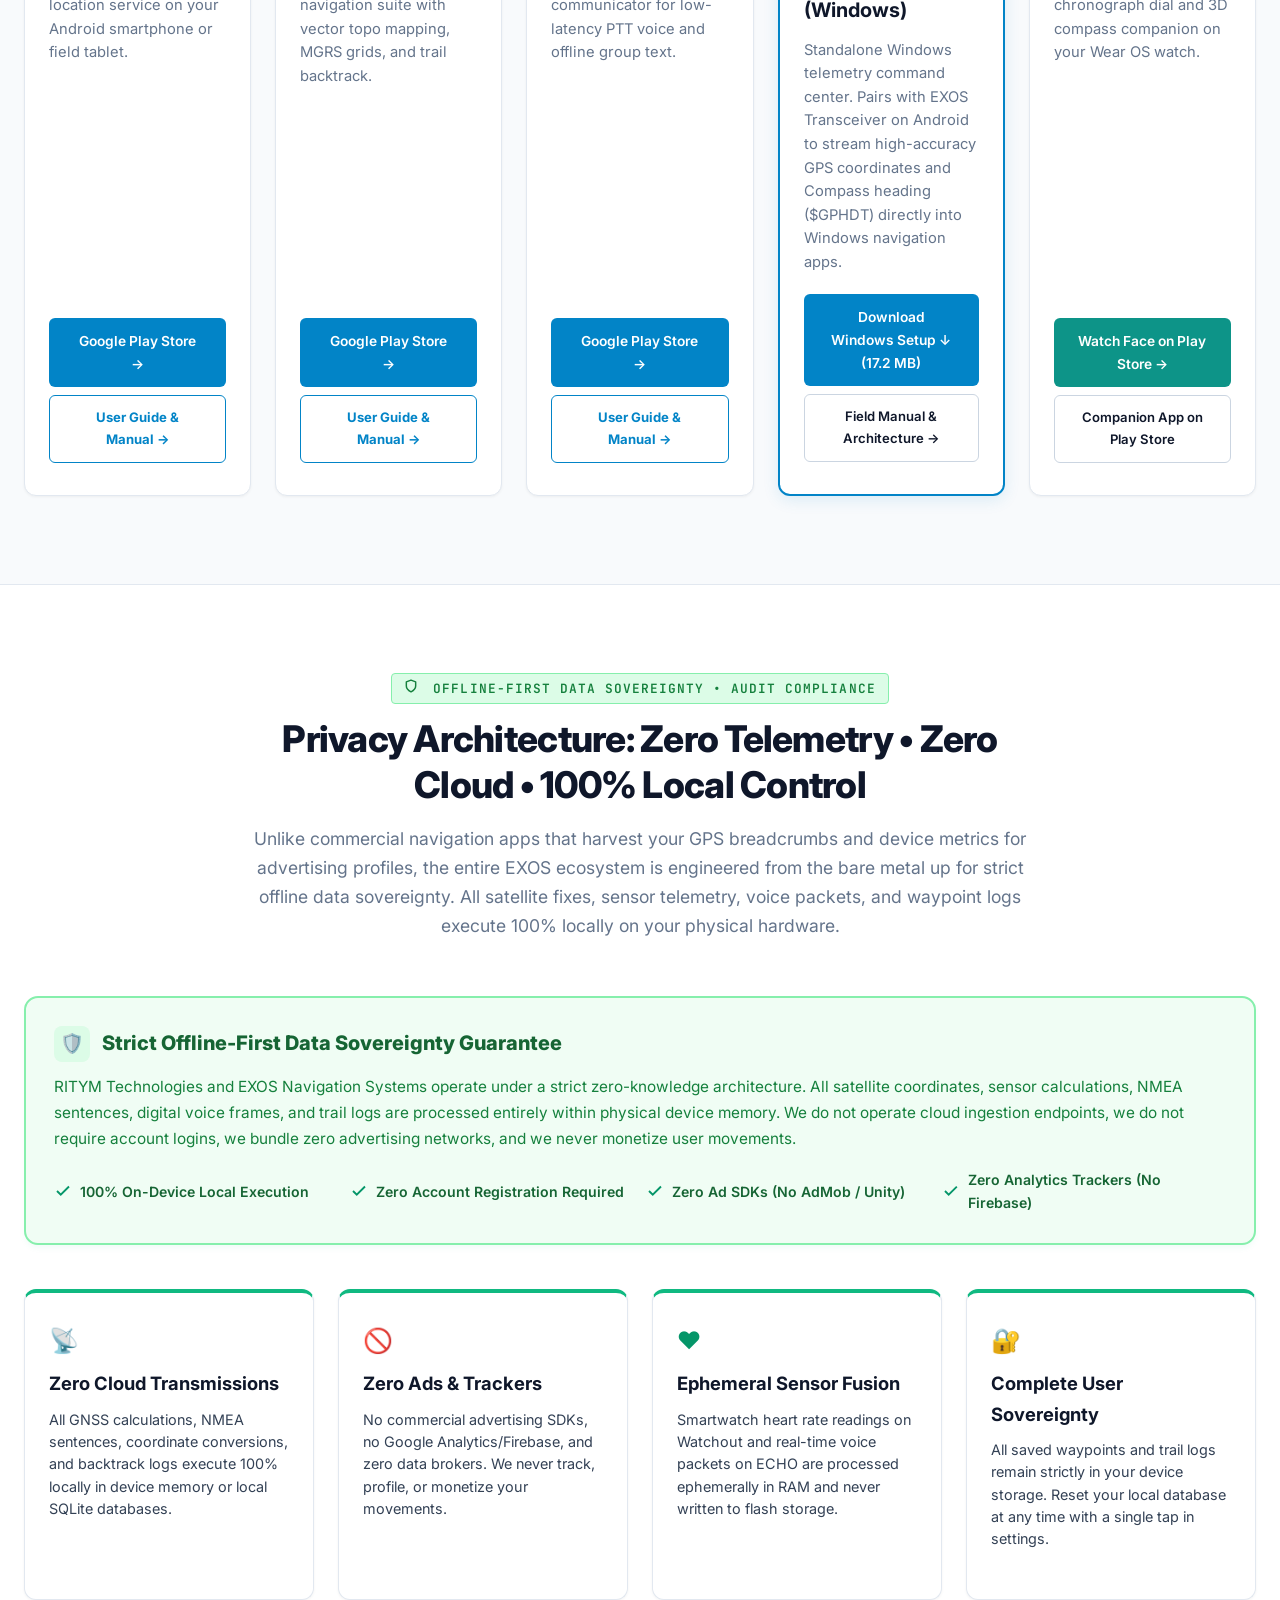
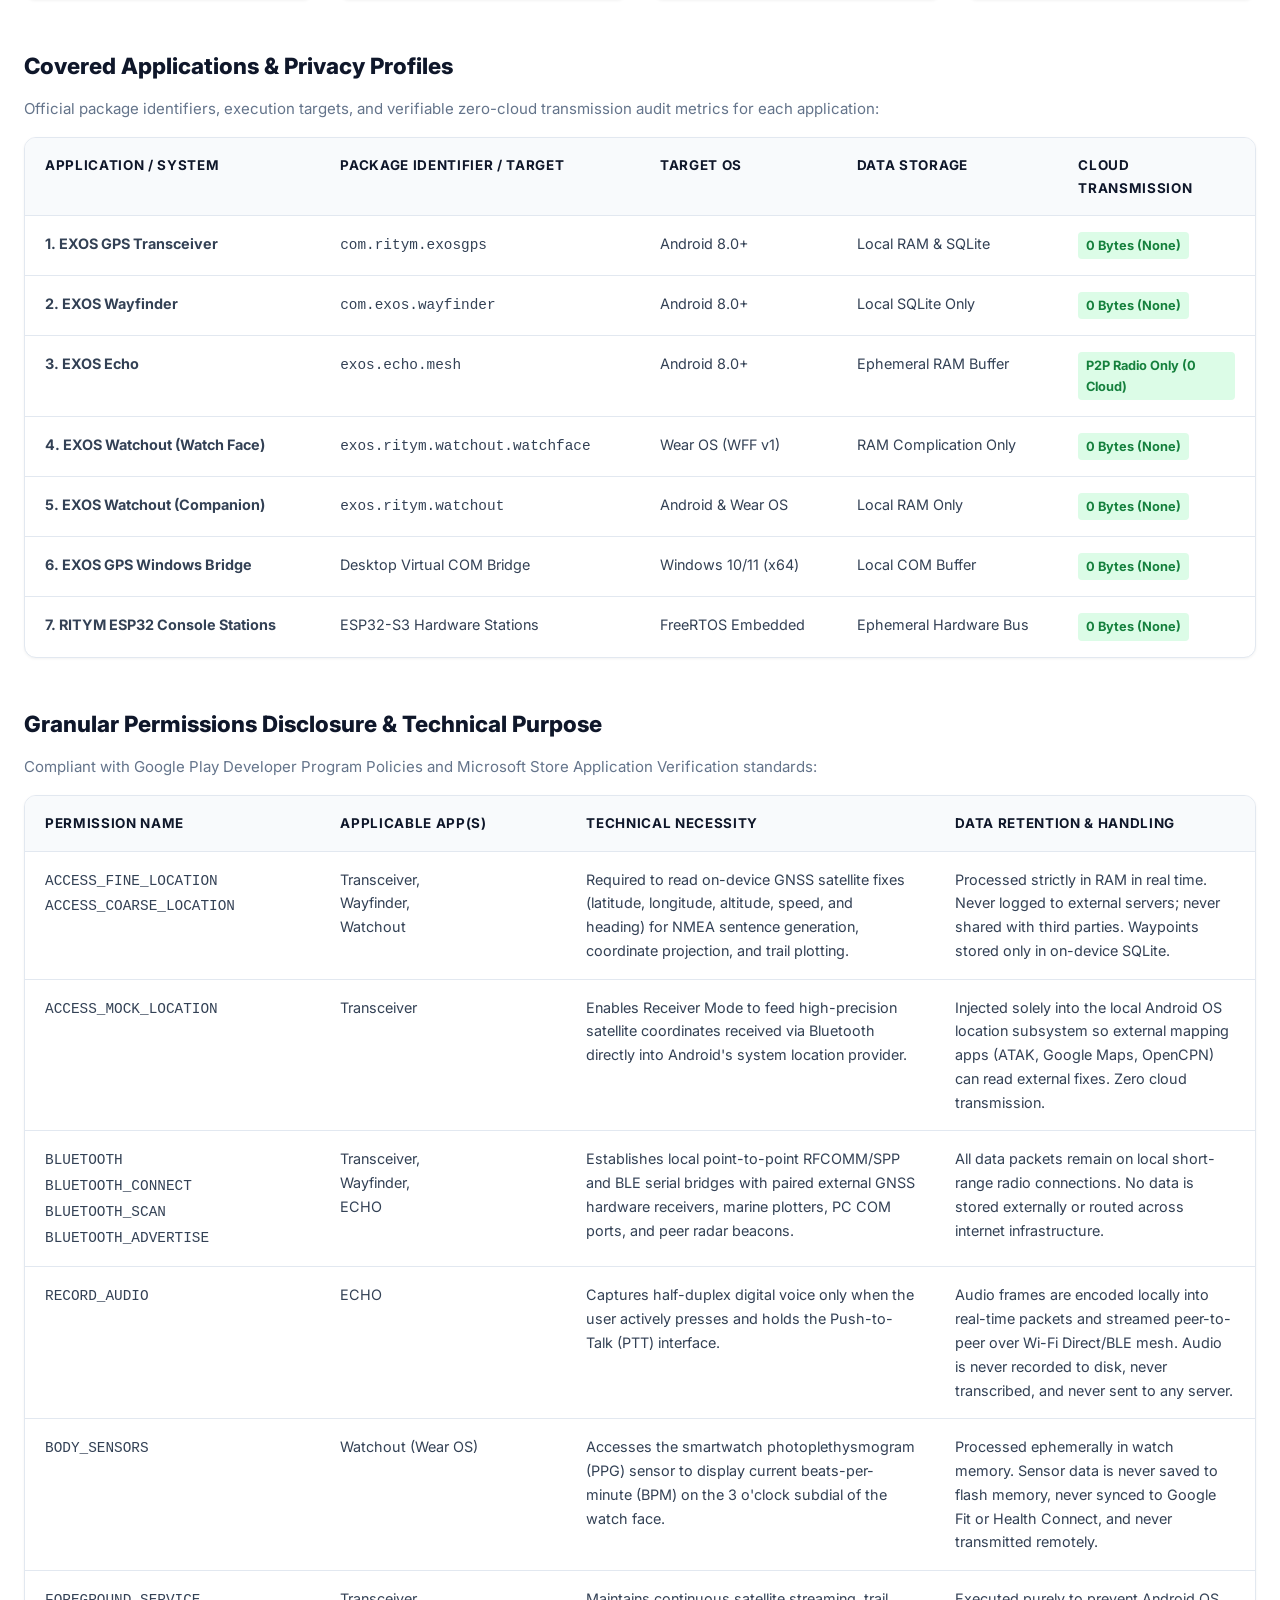
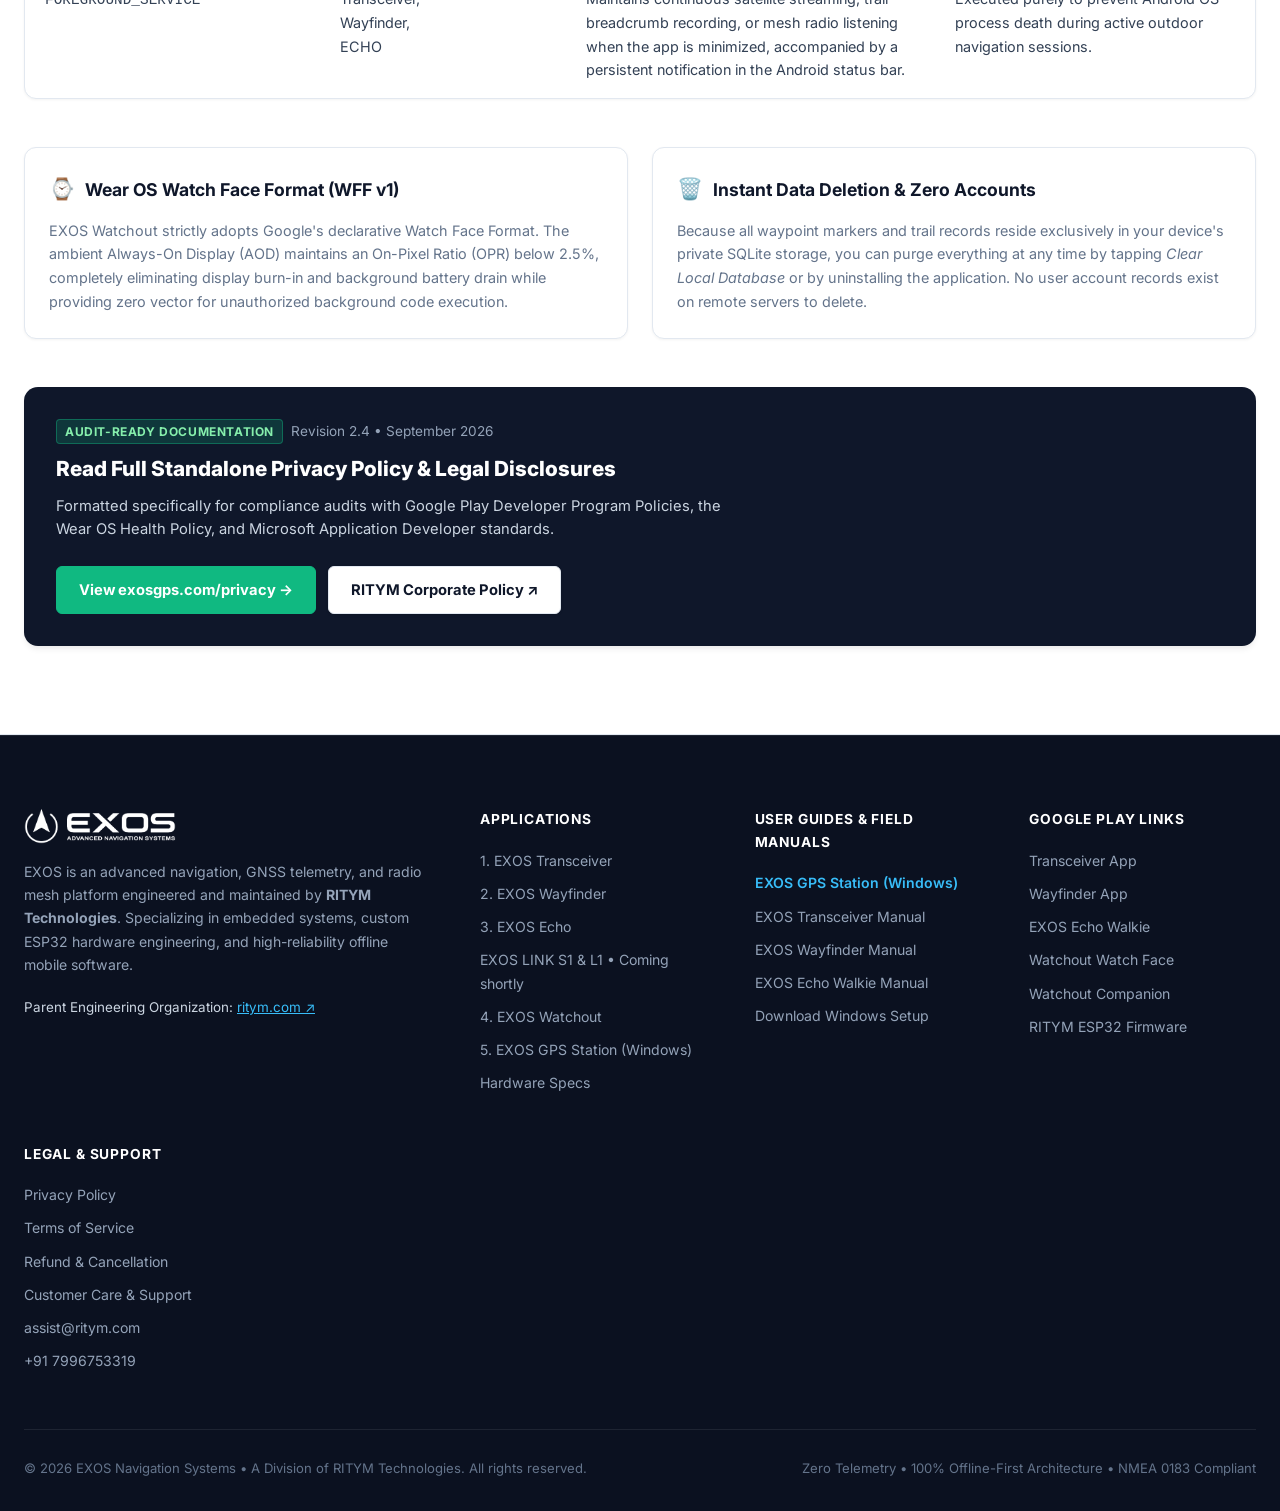
==== commit 65b2cca9: "feat: announce EXOS LINK S1 and L1 coming shortly" ====
--- a/index.html
+++ b/index.html
@@ -1169,6 +1169,7 @@
       background: #000;
     }
   </style>
+  <link rel="stylesheet" href="css/exos-link.css">
 </head>
 <body>
 
@@ -1216,6 +1217,7 @@
     <a href="#transceiver" class="mobile-quick-pill">1. Transceiver</a>
     <a href="#wayfinder" class="mobile-quick-pill">2. Wayfinder</a>
     <a href="#echo" class="mobile-quick-pill">3. ECHO</a>
+    <a href="#exos-link" class="mobile-quick-pill">EXOS LINK &bull; Coming shortly</a>
     <a href="#watchout" class="mobile-quick-pill">4. Watchout</a>
     <a href="#specifications" class="mobile-quick-pill">Specs</a>
     <a href="station-guide.html#windows" class="mobile-quick-pill" style="color:#38bdf8; border-color:rgba(56, 189, 248, 0.4);">Windows Station</a>
@@ -1245,6 +1247,8 @@
             <a href="#transceiver" class="btn btn-secondary">Explore 5 Platforms</a>
             <a href="https://ritym.com" target="_blank" rel="noopener" class="btn btn-dark" style="border: 1px solid rgba(255,255,255,0.2);">RITYM Hardware & ESP32 &nearr;</a>
           </div>
+
+          <a href="#exos-link" class="link-hero-teaser"><strong>EXOS LINK S1 + L1</strong><span>Coming shortly &rarr;</span></a>
 
           <div class="hero-metrics">
             <div>
@@ -1700,6 +1704,7 @@
             <a href="https://play.google.com/store/apps/details?id=com.exos.mesh" target="_blank" rel="noopener" class="btn btn-primary" style="background-color:#0284c7; font-weight:700;">
               Get on Google Play &rarr;
             </a>
+            <a href="#exos-link" class="btn btn-secondary">Radio expanders &bull; Coming shortly &rarr;</a>
             <a href="echo-guide.html" class="btn btn-secondary">
               User Guide &amp; Field Manual &rarr;
             </a>
@@ -1814,6 +1819,57 @@
 
     </div>
   </section>
+
+  <!-- EXOS LINK hardware launch preview -->
+  <section class="section link-launch" id="exos-link" aria-labelledby="exos-link-title">
+    <div class="container">
+      <div class="link-launch-heading">
+        <span class="link-launch-badge">Coming shortly</span>
+        <p class="link-launch-eyebrow">EXOS ECHO / RADIO EXPANDERS</p>
+        <h2 id="exos-link-title">Meet EXOS LINK.</h2>
+        <p class="link-launch-intro">A new hardware companion for EXOS ECHO. Two compact radio expanders, a refined gunmetal design, and planned USB Type-C and Bluetooth connectivity.</p>
+      </div>
+      <div class="link-launch-grid">
+        <article class="link-product" aria-labelledby="exos-link-s1-title">
+          <a class="link-product-visual" href="assets/exos-link-s1-coming-shortly.webp" target="_blank" rel="noopener" aria-label="View the EXOS LINK S1 product and packaging design in full size (opens in a new tab)">
+            <img src="assets/exos-link-s1-coming-shortly.webp" alt="EXOS LINK S1 gunmetal radio expander concept with USB-C, PTT and power indicators, rear EXOS branding and presentation packaging" width="1581" height="995" loading="lazy" decoding="async">
+          </a>
+          <div class="link-product-copy">
+            <p class="link-product-kicker">2.4 GHz RADIO EXPANDER</p>
+            <h3 id="exos-link-s1-title">EXOS LINK S1</h3>
+            <p>A compact 2.4 GHz radio expander for EXOS ECHO. Planned USB Type-C and Bluetooth connectivity in a slim, tapered gunmetal enclosure.</p>
+            <ul class="link-product-features" aria-label="S1 planned design features">
+              <li>2.4 GHz frequency</li>
+              <li>USB Type-C + Bluetooth</li>
+              <li>Integrated antenna</li>
+            </ul>
+            <span class="link-product-status">Coming shortly</span>
+          </div>
+        </article>
+        <article class="link-product" aria-labelledby="exos-link-l1-title">
+          <a class="link-product-visual" href="assets/exos-link-l1-coming-shortly.webp" target="_blank" rel="noopener" aria-label="View the EXOS LINK L1 product and packaging design in full size (opens in a new tab)">
+            <img src="assets/exos-link-l1-coming-shortly.webp" alt="EXOS LINK L1 broader gunmetal radio expander concept with a tapered antenna section, rear EXOS branding and presentation packaging" width="1581" height="995" loading="lazy" decoding="async">
+          </a>
+          <div class="link-product-copy">
+            <p class="link-product-kicker">866 MHz RADIO EXPANDER</p>
+            <h3 id="exos-link-l1-title">EXOS LINK L1</h3>
+            <p>An 866 MHz radio expander for EXOS ECHO, with a broader enclosure and planned USB Type-C and Bluetooth connectivity. Full specifications will be announced at launch.</p>
+            <ul class="link-product-features" aria-label="L1 planned design features">
+              <li>866 MHz frequency</li>
+              <li>USB Type-C + Bluetooth</li>
+              <li>PTT + power indicators</li>
+            </ul>
+            <span class="link-product-status">Coming shortly</span>
+          </div>
+        </article>
+      </div>
+      <div class="link-launch-bottom">
+        <p>Product design previews. Final specifications, compatibility, pricing and availability will be announced at launch.</p>
+        <a class="link-launch-contact" href="mailto:assist@ritym.com?subject=EXOS%20LINK%20enquiry">Ask about EXOS LINK <span aria-hidden="true">&rarr;</span></a>
+      </div>
+    </div>
+  </section>
+
 
     <!-- ========================================================================= -->
   <!-- 4. DEEP DIVE: EXOS GPS STATION (WINDOWS DESKTOP SENSOR BRIDGE)            -->
@@ -2494,6 +2550,7 @@
             <li><a href="#transceiver">1. EXOS Transceiver</a></li>
             <li><a href="#wayfinder">2. EXOS Wayfinder</a></li>
             <li><a href="#echo">3. EXOS Echo</a></li>
+            <li><a href="#exos-link">EXOS LINK S1 &amp; L1 &bull; Coming shortly</a></li>
             <li><a href="#watchout">4. EXOS Watchout</a></li>
             <li><a href="station-guide.html#windows">5. EXOS GPS Station (Windows)</a></li>
             <li><a href="#specifications">Hardware Specs</a></li>
--- a/css/exos-link.css
+++ b/css/exos-link.css
@@ -0,0 +1,38 @@
+/* Scoped EXOS LINK launch preview; preserves the existing EXOS site styles. */
+#exos-link { scroll-margin-top: 100px; }
+.link-launch { background: #0d1117; color: #d4dbe4; border-color: #29313c; }
+.link-launch-heading { max-width: 810px; margin-bottom: 38px; }
+.link-launch-badge, .link-product-status { display: inline-flex; align-items: center; border: 1px solid #7d602b; background: #2a2216; color: #f5cd83; border-radius: 999px; padding: 5px 13px; font-size: .78rem; font-weight: 700; }
+.link-launch-eyebrow { margin: 22px 0 10px; font-family: var(--font-mono); font-size: .77rem; letter-spacing: .12em; color: #aab9cb; }
+.link-launch h2 { font-size: clamp(2.2rem, 5vw, 3.5rem); line-height: 1.08; letter-spacing: -.04em; color: #f6f8fb; margin-bottom: 20px; }
+.link-launch-intro { color: #b7c2d0; font-size: 1.08rem; line-height: 1.75; }
+.link-launch-grid { display: grid; grid-template-columns: repeat(2, minmax(0, 1fr)); gap: 24px; }
+.link-product { min-width: 0; overflow: hidden; display: flex; flex-direction: column; background: #151b23; border: 1px solid #35404e; border-radius: 18px; }
+.link-product-visual { display: block; background: #090d12; border-bottom: 1px solid #35404e; }
+.link-product-visual img { display: block; width: 100%; height: auto; }
+.link-product-visual:hover { opacity: .92; }
+.link-product-copy { padding: 28px; flex-grow: 1; display: flex; flex-direction: column; align-items: flex-start; }
+.link-product-kicker { color: #aab9cb; font-family: var(--font-mono); letter-spacing: .07em; font-size: .72rem; margin-bottom: 9px; }
+.link-product h3 { color: #f6f8fb; font-size: 1.65rem; letter-spacing: -.025em; line-height: 1.2; margin-bottom: 16px; }
+.link-product-copy > p:not(.link-product-kicker) { color: #c1cbd8; font-size: .95rem; line-height: 1.75; }
+.link-product-features { display: flex; flex-wrap: wrap; gap: 8px; list-style: none; margin: 22px 0 24px; }
+.link-product-features li { border: 1px solid #414e5d; border-radius: 6px; padding: 5px 9px; font-size: .74rem; color: #d7e1ed; }
+.link-product-status { margin-top: auto; }
+.link-launch-bottom { margin-top: 28px; display: flex; justify-content: space-between; align-items: center; gap: 24px; }
+.link-launch-bottom p { color: #aab9cb; max-width: 760px; font-size: .85rem; }
+.link-launch-contact { color: #f5cd83; font-weight: 600; font-size: .9rem; white-space: nowrap; padding: 8px 0; }
+.link-launch-contact:hover { color: #fff0cd; text-decoration: underline; }
+.link-hero-teaser { display: inline-flex; flex-wrap: wrap; gap: 8px; align-items: center; margin: -16px 0 28px; color: #f5cd83; font-size: .88rem; line-height: 1.6; }
+.link-hero-teaser:hover { color: #fff0cd; text-decoration: underline; }
+.link-hero-teaser strong { font-weight: 700; }
+.link-launch a:focus-visible, .link-hero-teaser:focus-visible { outline: 3px solid #f5cd83; outline-offset: 5px; border-radius: 4px; }
+@media (max-width: 760px) {
+  .link-launch-grid { grid-template-columns: minmax(0, 1fr); gap: 22px; }
+  .link-product-copy { padding: 24px 20px; }
+  .link-launch-bottom { flex-direction: column; align-items: flex-start; gap: 12px; }
+  .link-launch-heading { margin-bottom: 28px; }
+  .link-hero-teaser { margin-top: -12px; font-size: .84rem; }
+}
+@media (prefers-reduced-motion: reduce) {
+  .link-launch a, .link-hero-teaser { transition: none; }
+}
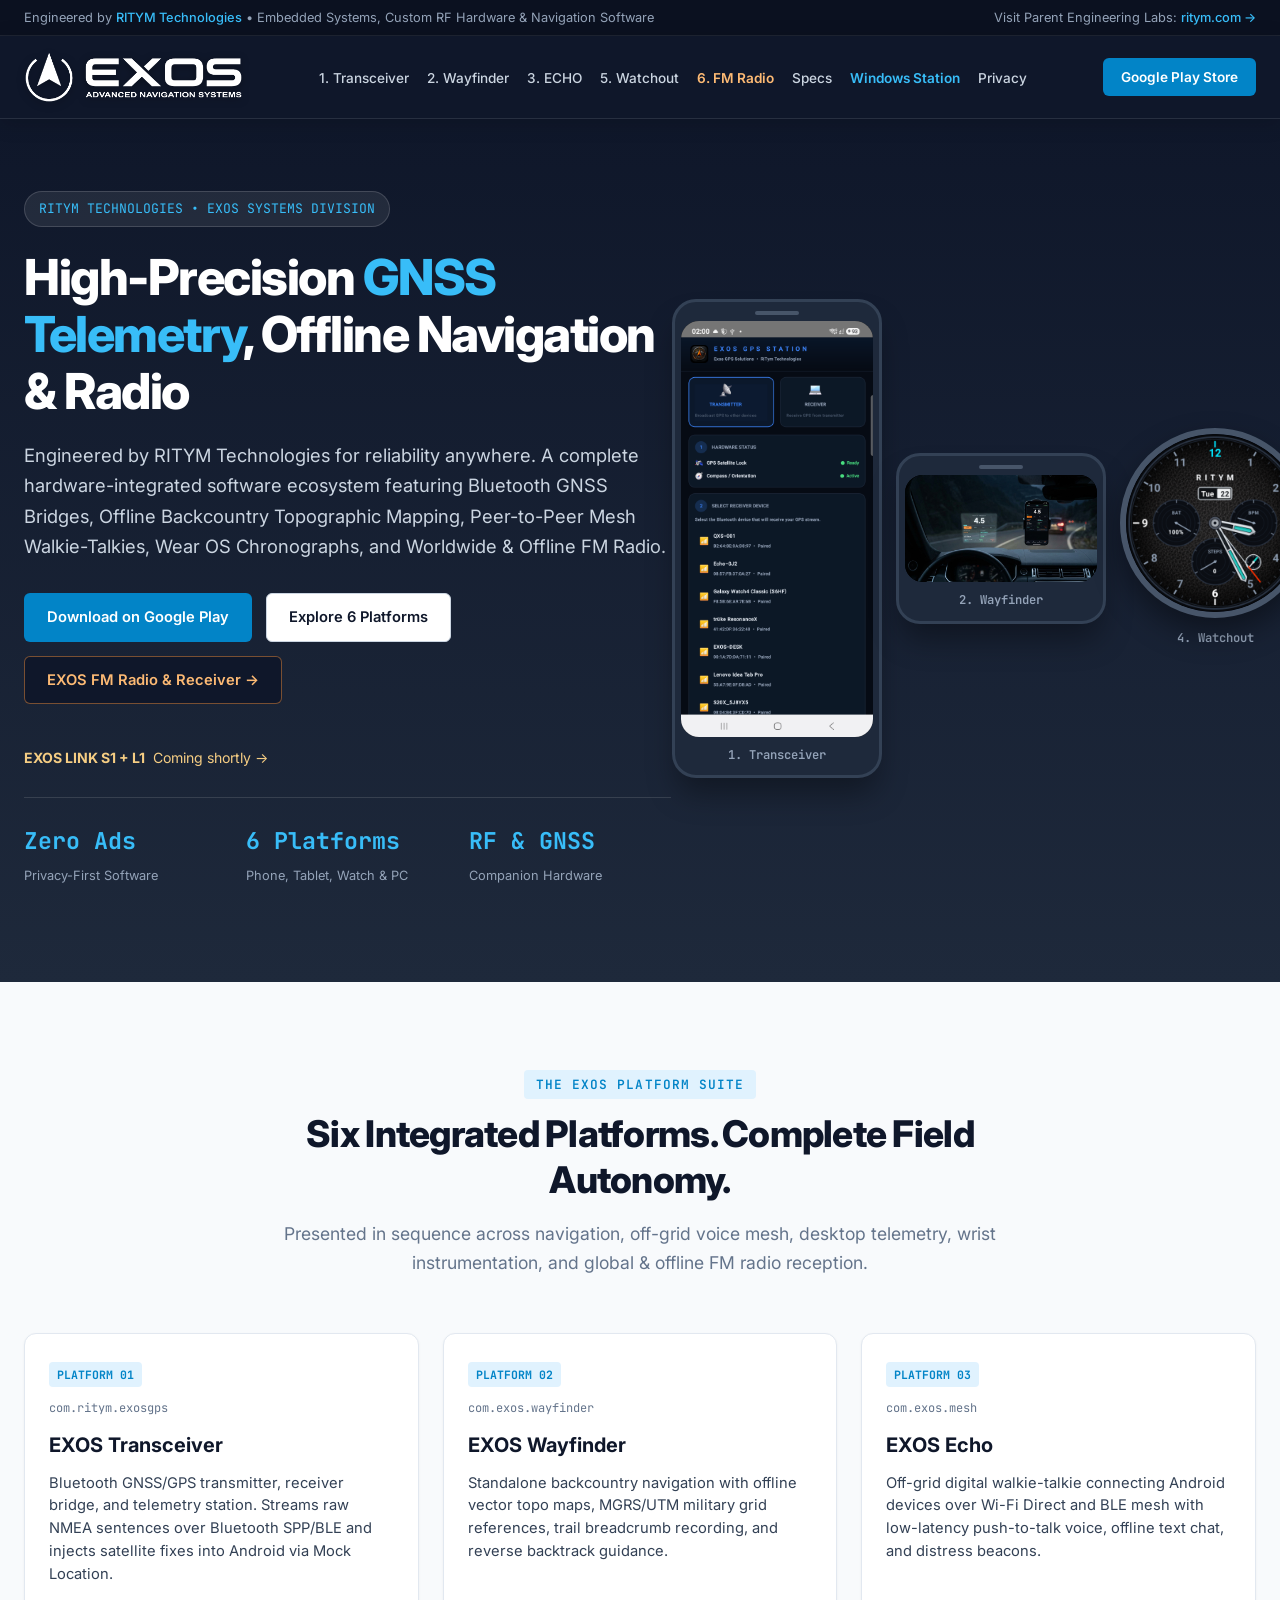
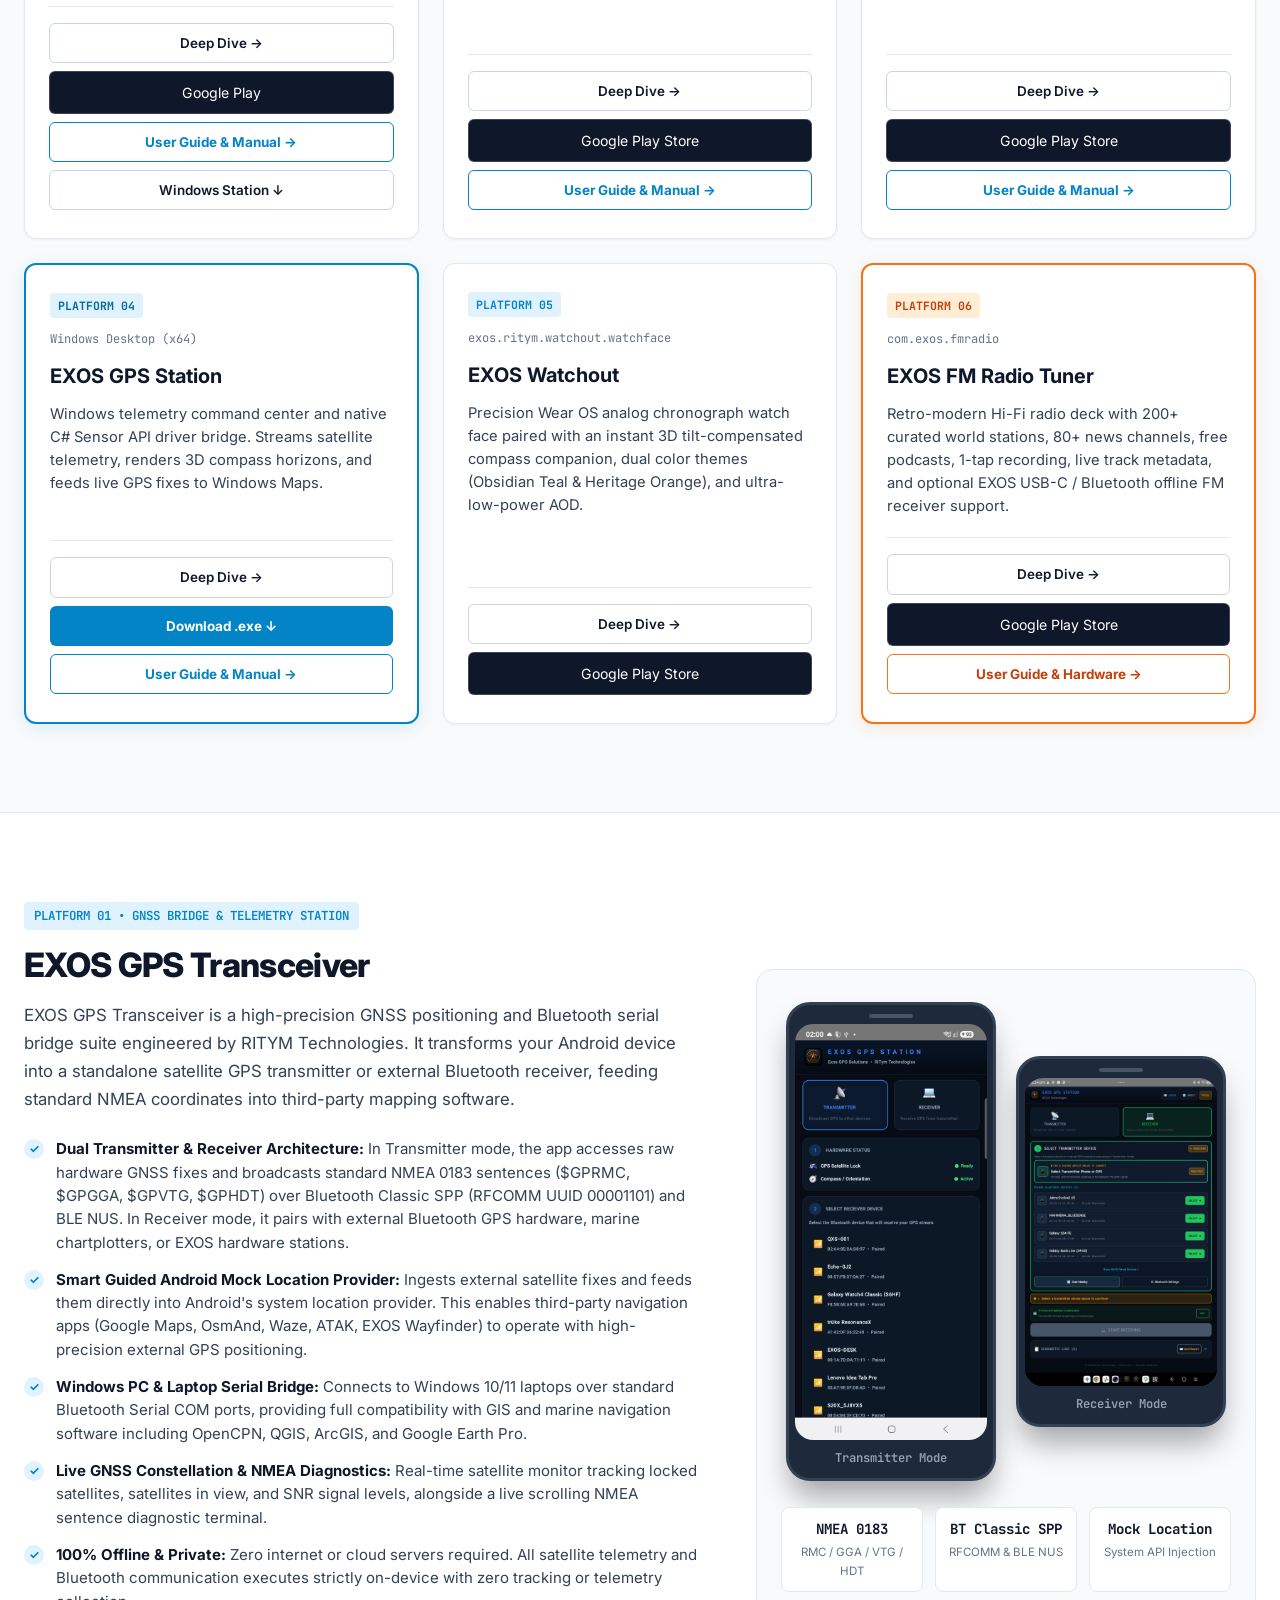
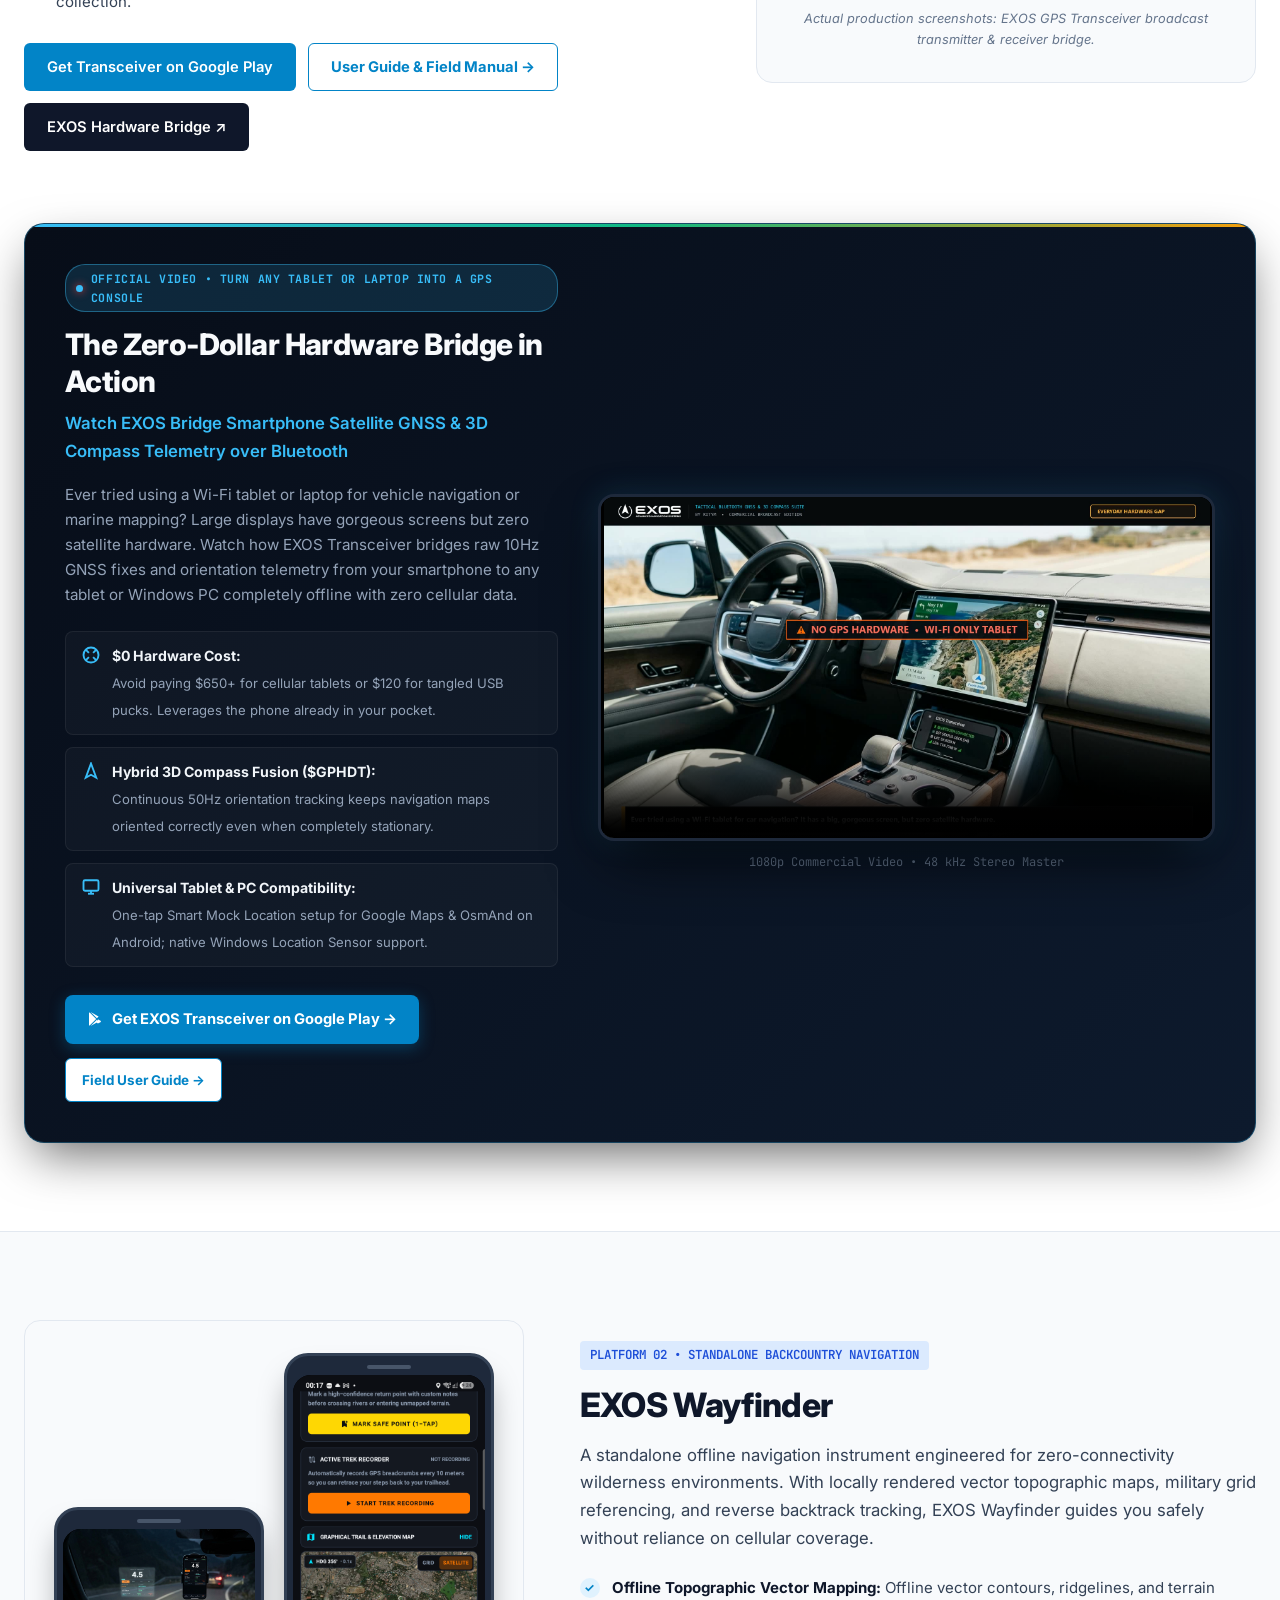
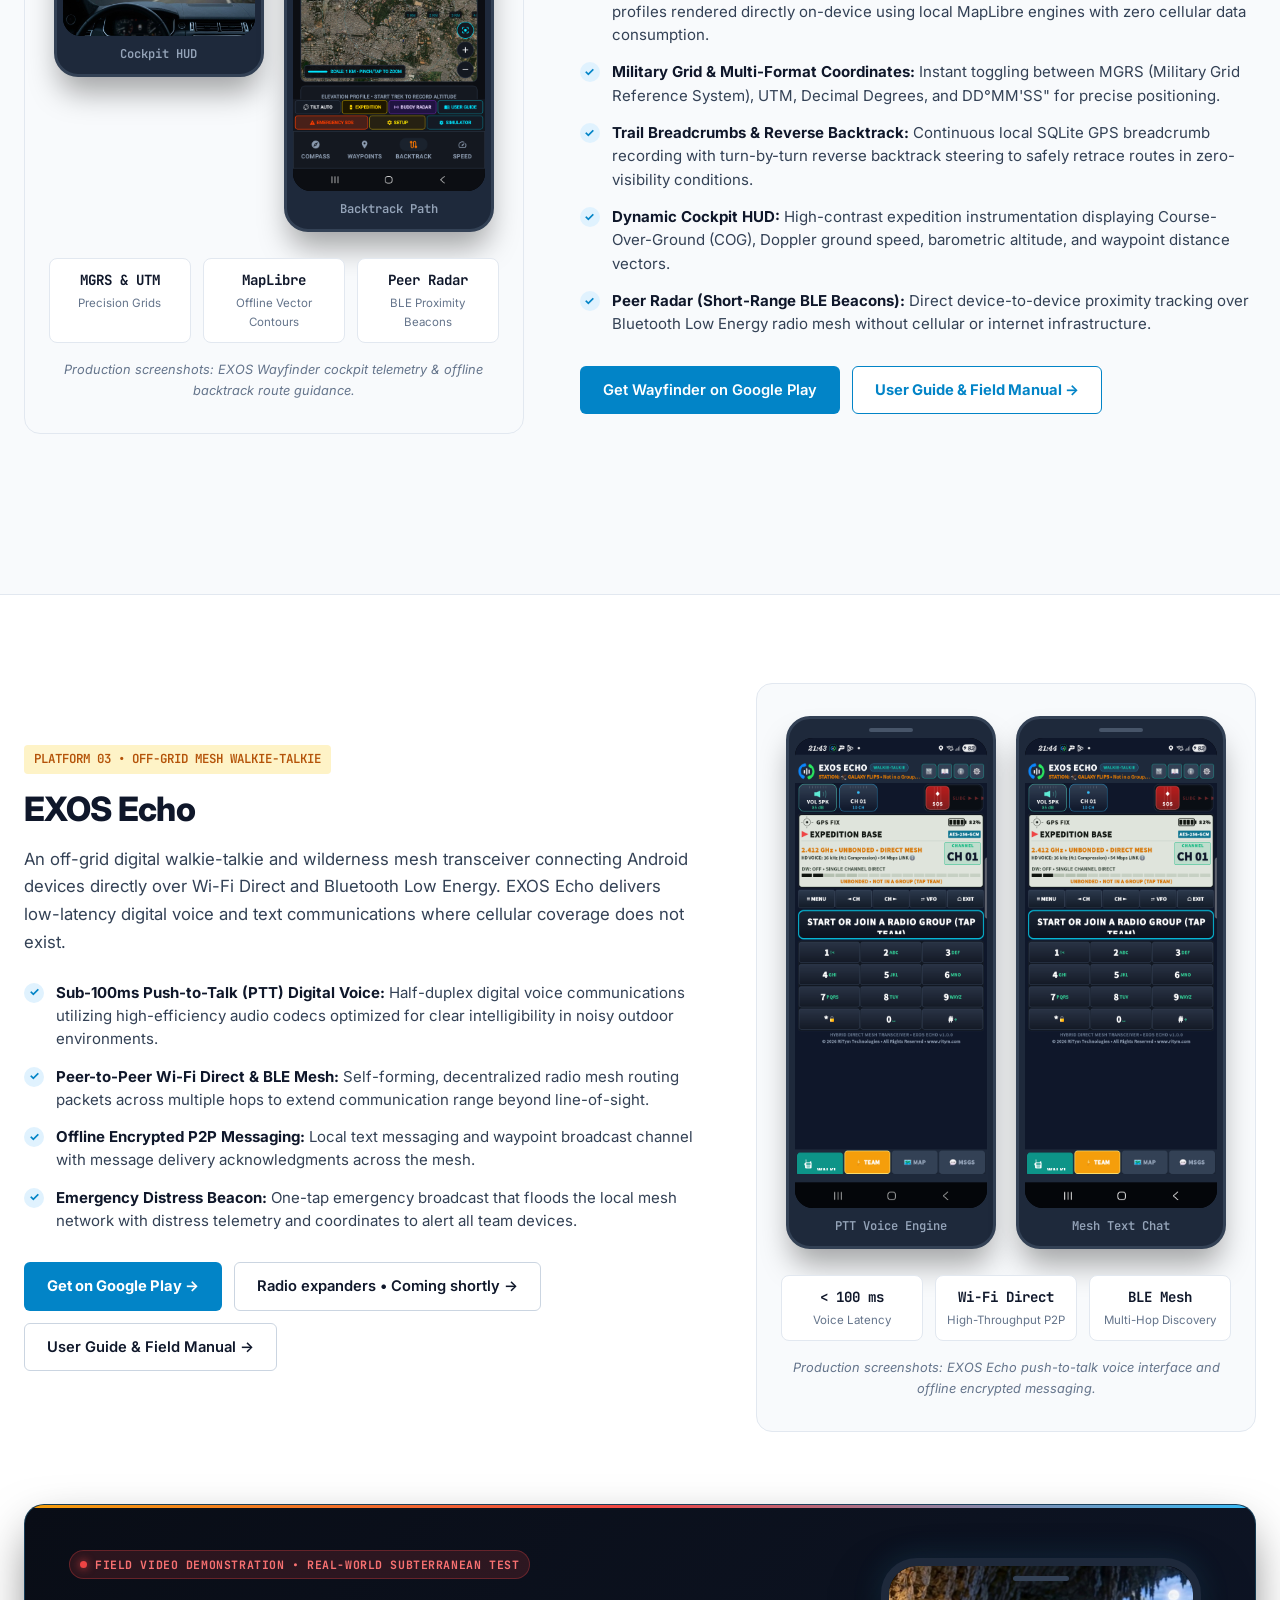
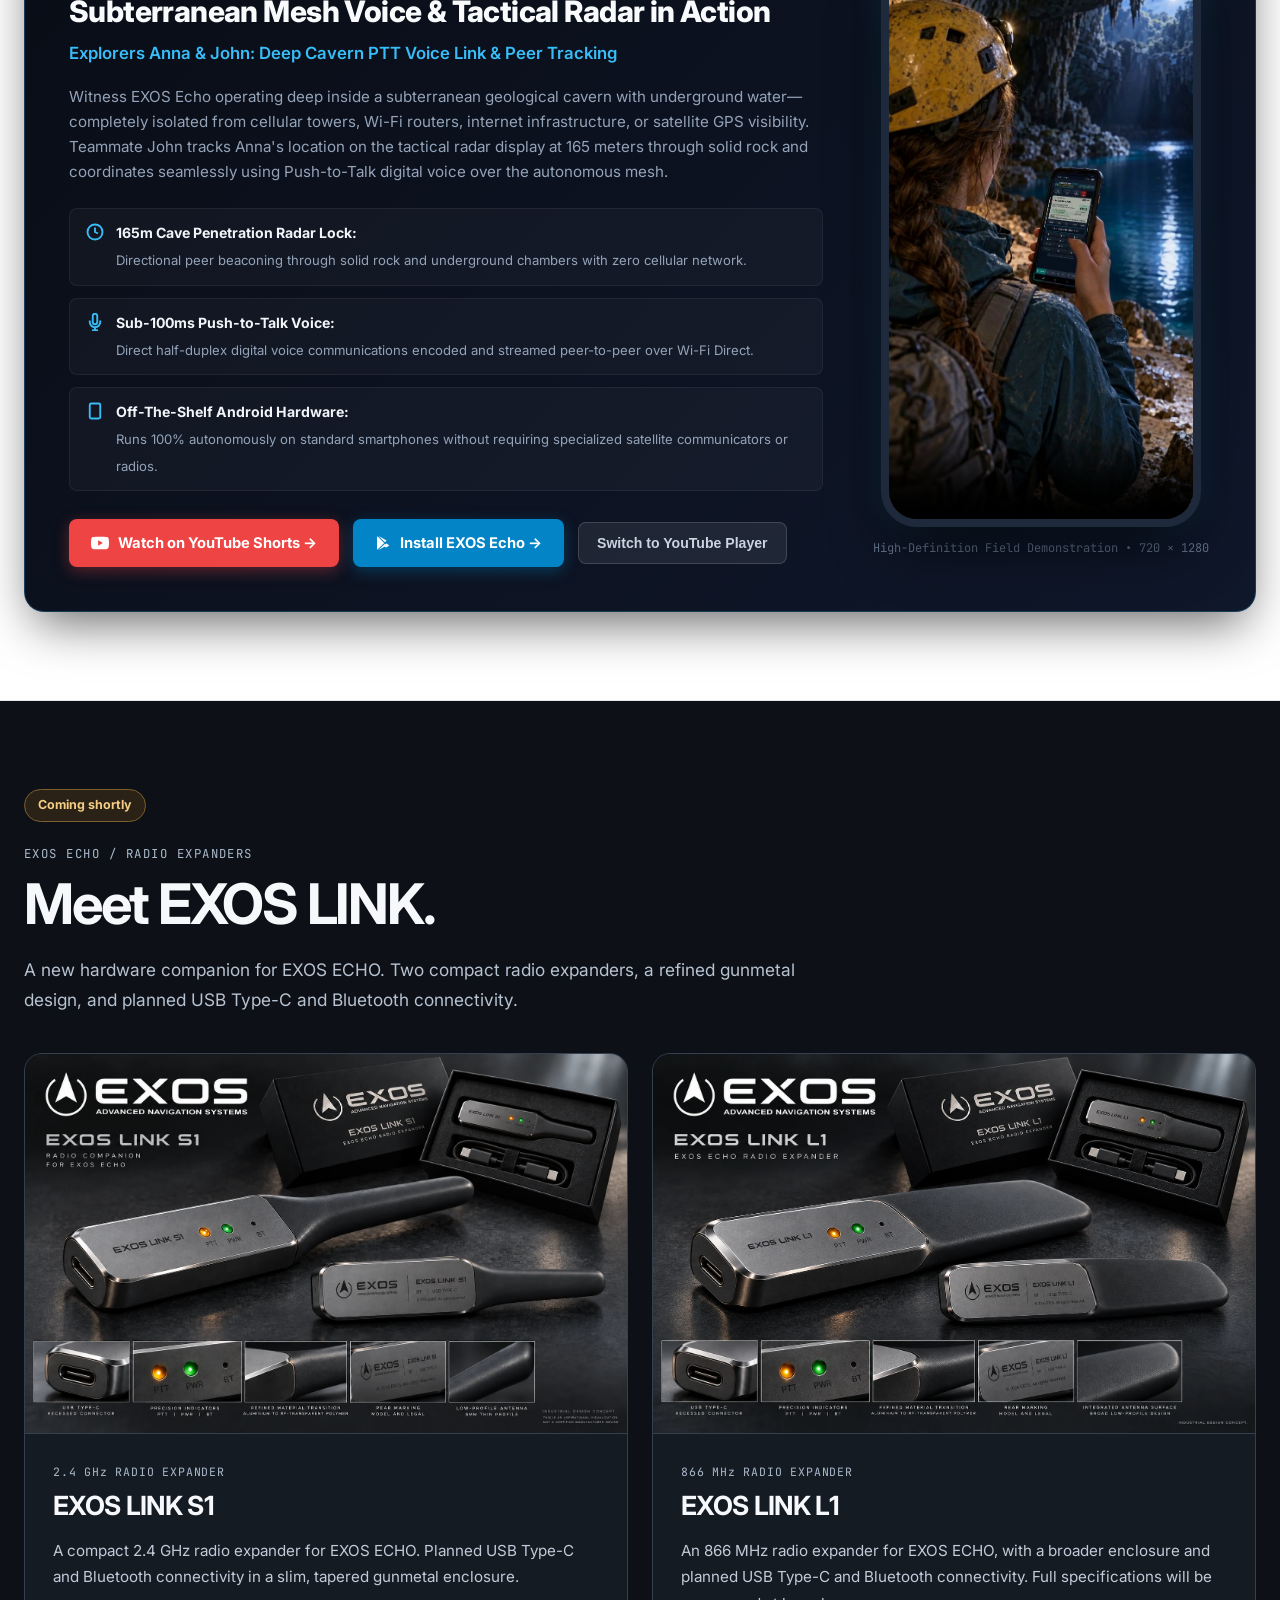
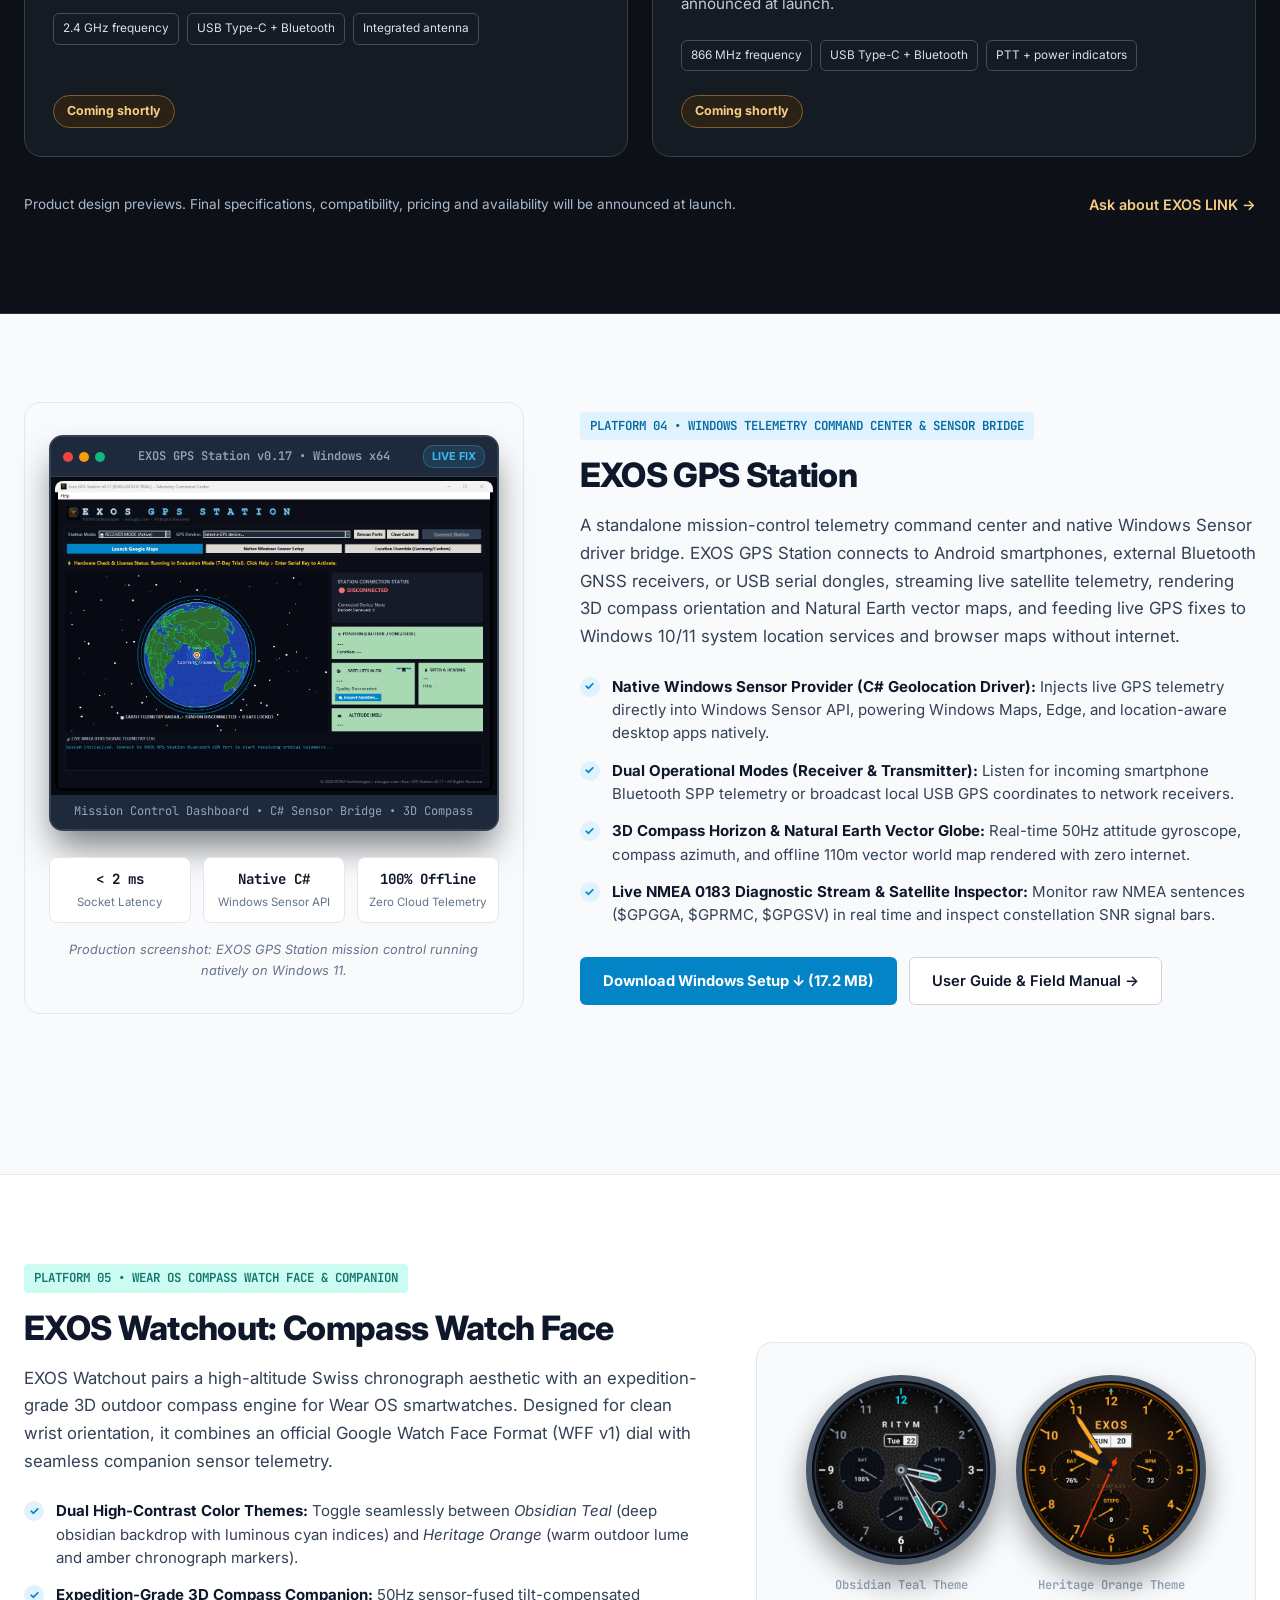
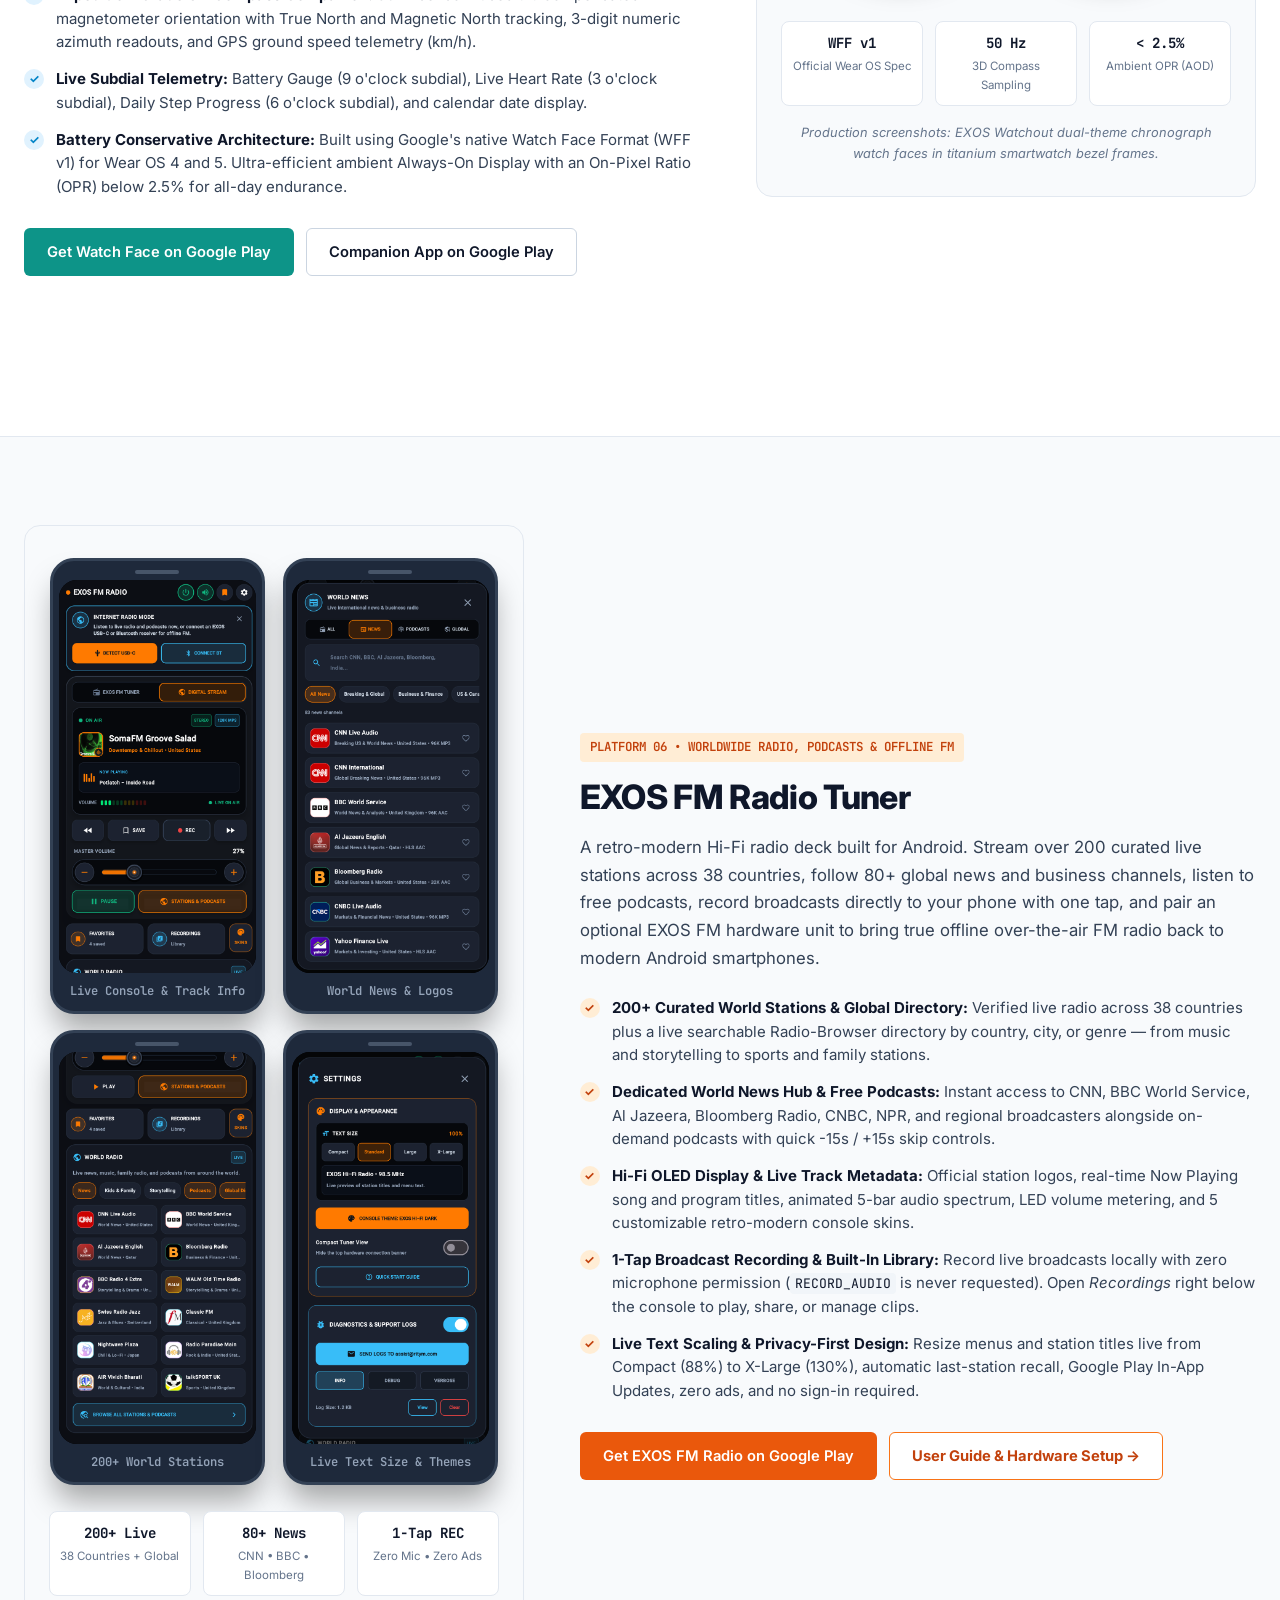
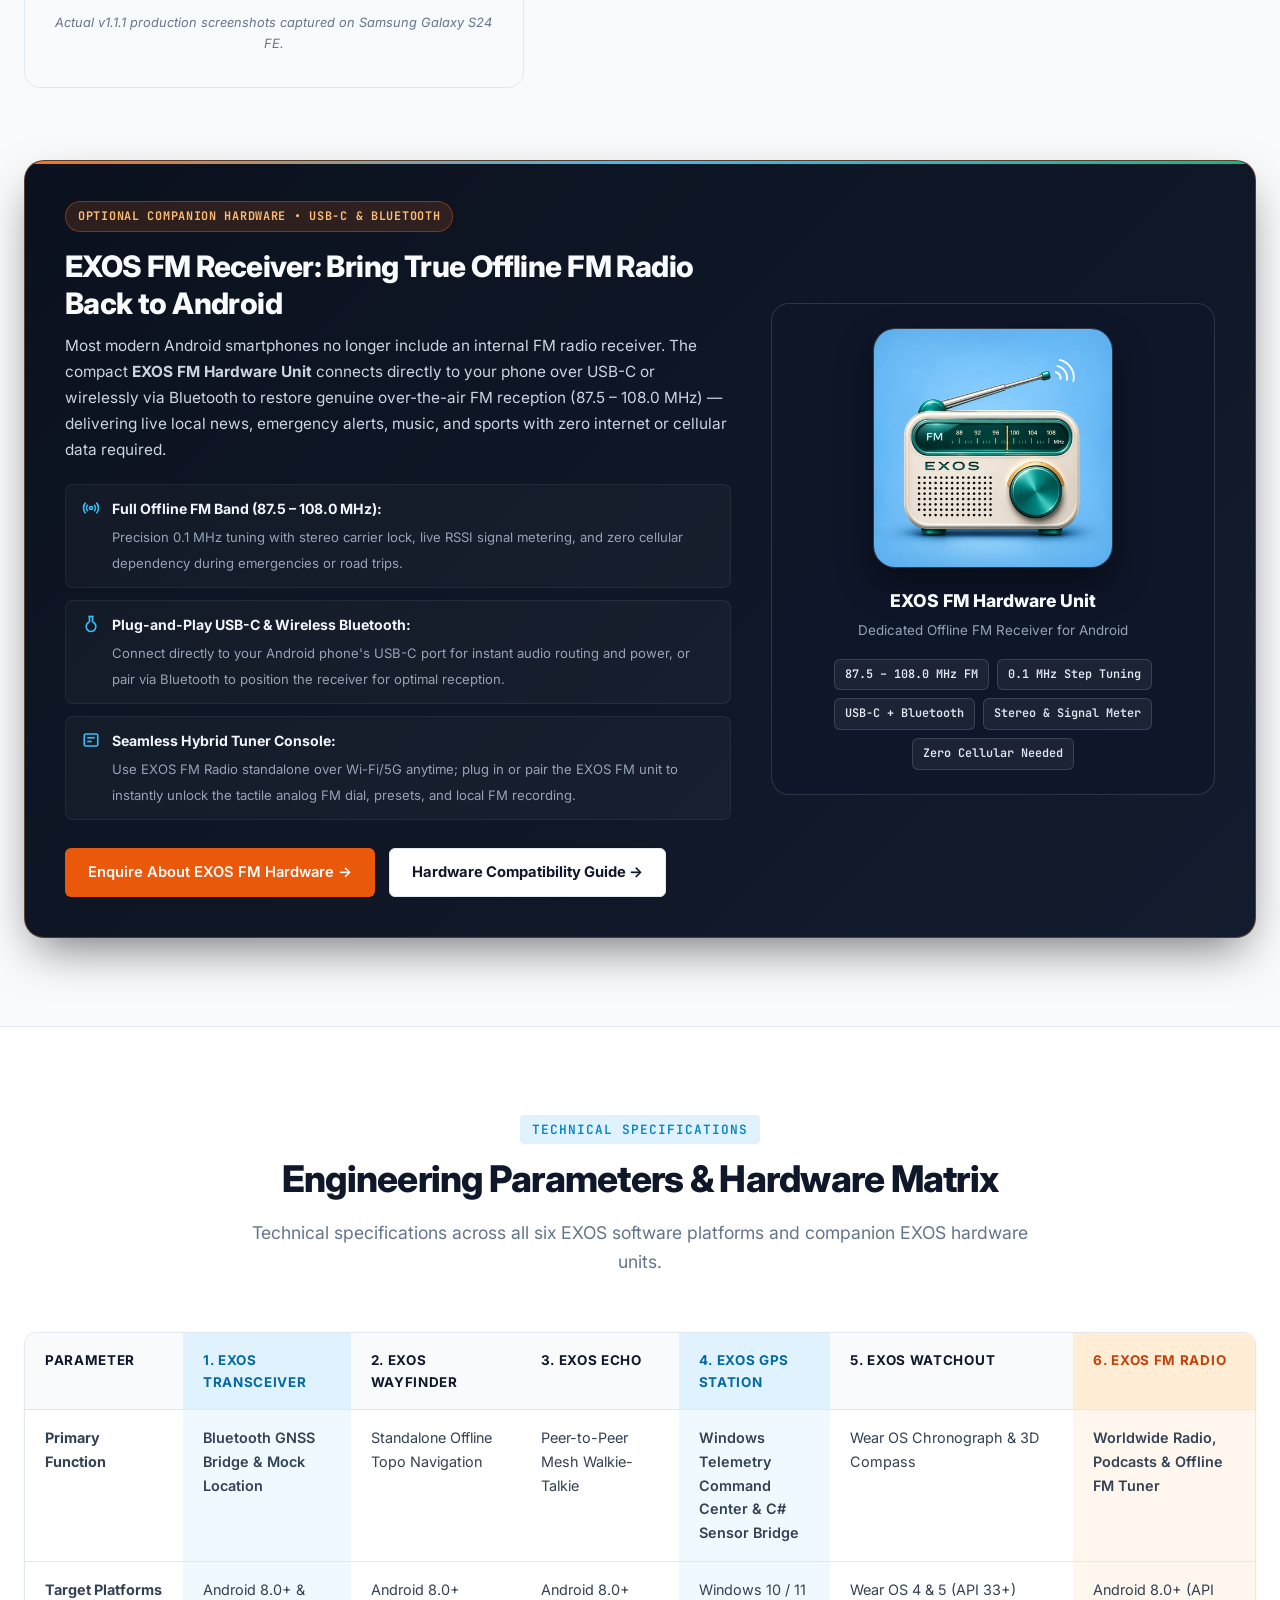
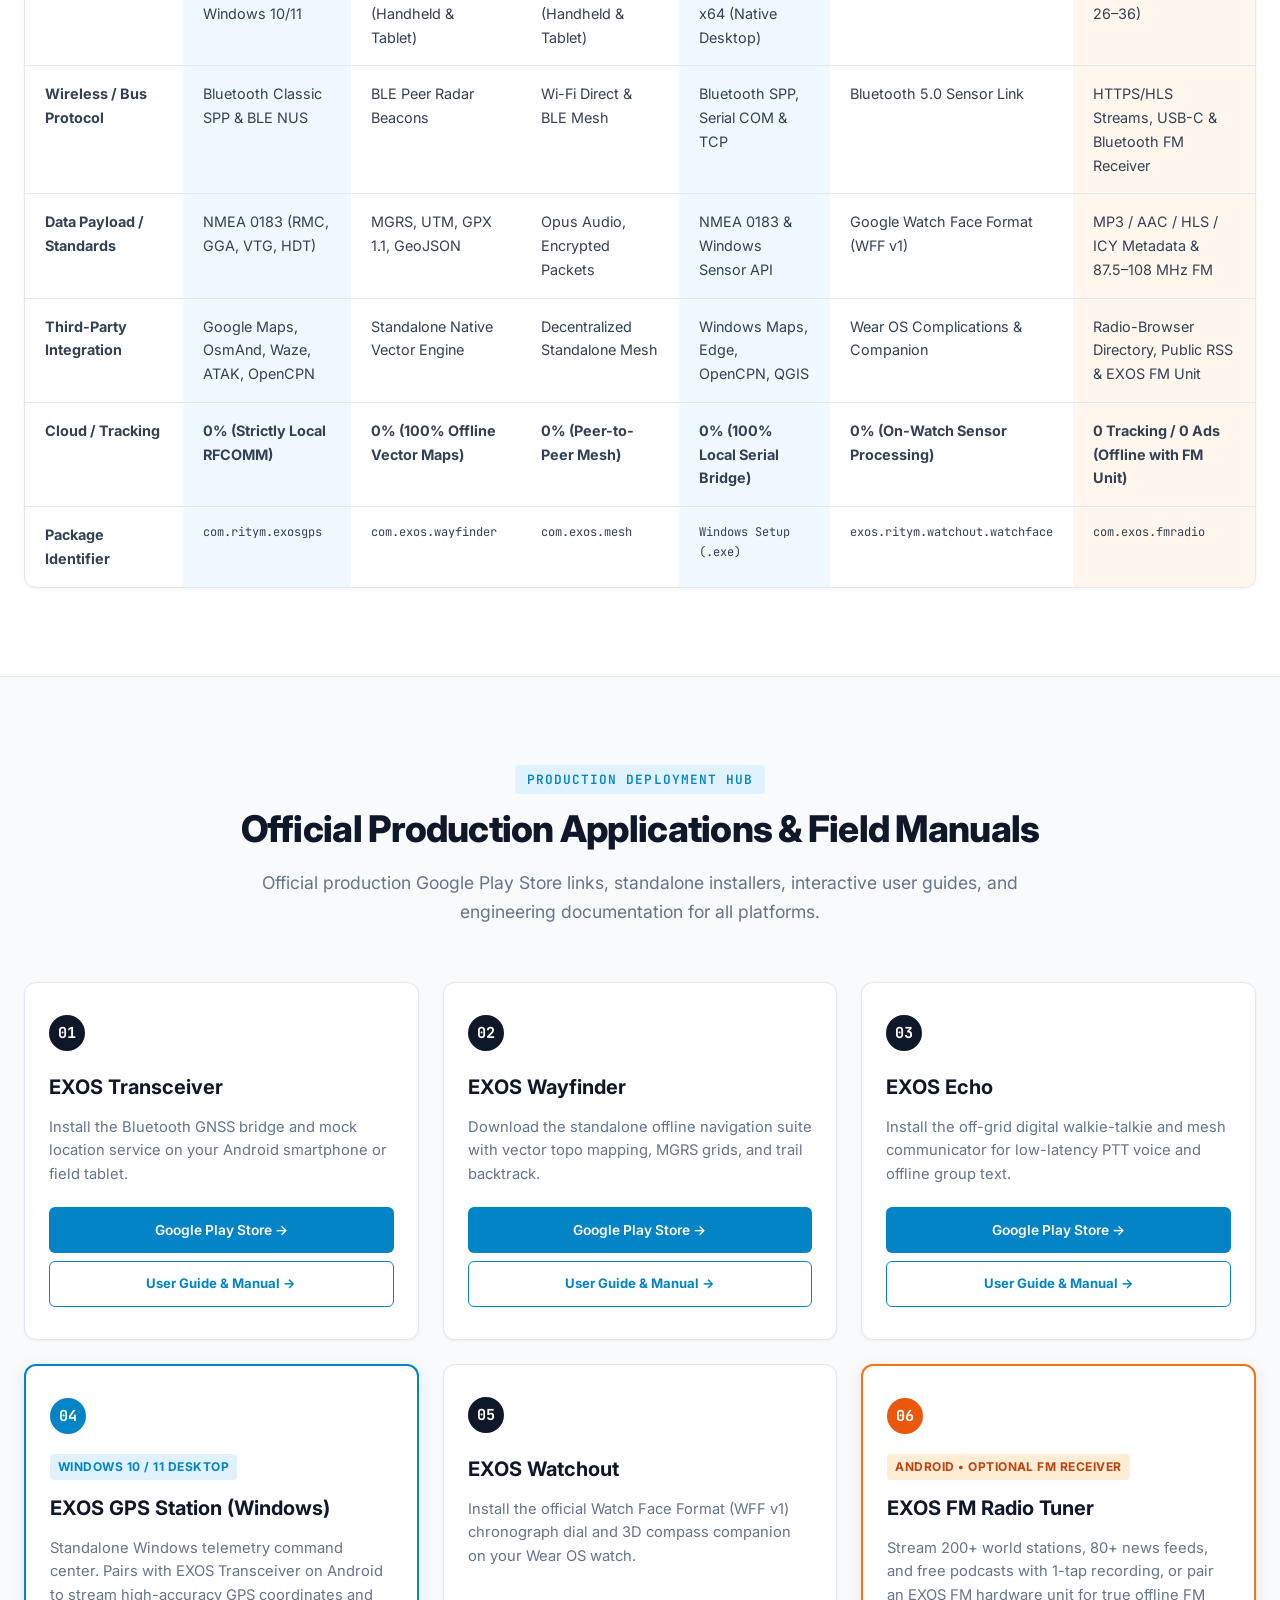
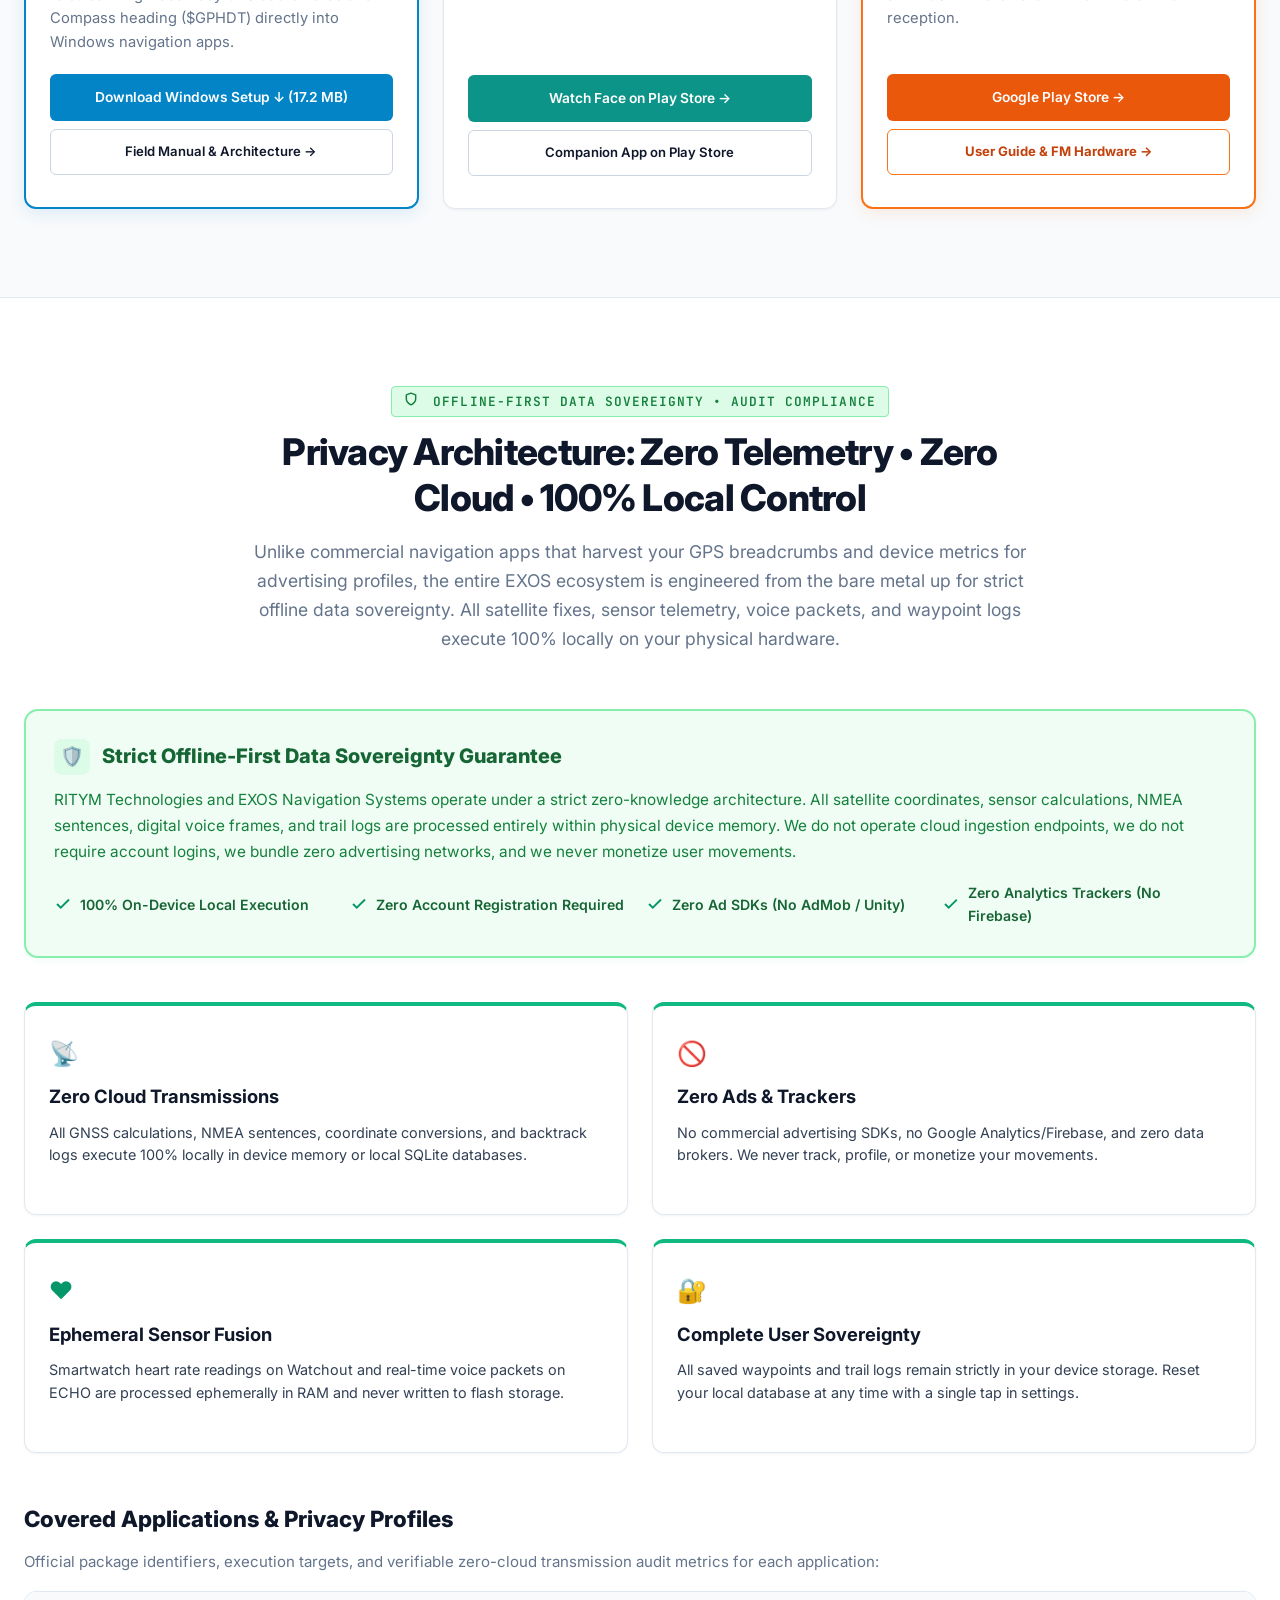
==== commit a1ca7602: "feat(portal): add EXOS FM Radio Tuner showcase, FM hardware unit, guide & mobile S24 responsive poli" ====
--- a/index.html
+++ b/index.html
@@ -36,8 +36,8 @@
 
   <meta charset="UTF-8">
   <meta name="viewport" content="width=device-width, initial-scale=1.0, maximum-scale=5.0, viewport-fit=cover">
-  <title>EXOS Navigation Systems | GNSS Telemetry, Offline Mapping & Radio Mesh</title>
-  <meta name="description" content="High-precision off-grid positioning and communications suite engineered by RITYM Technologies. Featuring EXOS Transceiver, EXOS Wayfinder, EXOS Echo Mesh Walkie-Talkie, and EXOS Watchout Wear OS Watch Face.">
+  <title>EXOS Systems | GNSS Telemetry, Offline Mapping, Radio Mesh &amp; FM Radio</title>
+  <meta name="description" content="Precision navigation, communications, and radio suite engineered by RITYM Technologies. Featuring EXOS Transceiver, EXOS Wayfinder, EXOS Echo, EXOS GPS Station, EXOS Watchout, and EXOS FM Radio Tuner.">
   <link rel="icon" type="image/png" href="assets/icon.png">
 
   <!-- Enterprise Human-Aesthetic Typography -->
@@ -128,16 +128,53 @@
     .nav-menu {
       display: flex;
       align-items: center;
-      gap: 24px;
+      gap: 18px;
       list-style: none;
     }
     .nav-link {
-      font-size: 0.88rem;
+      font-size: 0.85rem;
       font-weight: 500;
       color: #cbd5e1;
       padding: 6px 0;
       position: relative;
-    }
+      white-space: nowrap;
+    }
+    .mobile-quick-nav {
+      display: none;
+      background-color: #0b1120;
+      border-bottom: 1px solid rgba(255, 255, 255, 0.08);
+      padding: 10px 14px;
+      gap: 8px;
+      overflow-x: auto;
+      -webkit-overflow-scrolling: touch;
+      scrollbar-width: none;
+    }
+    .mobile-quick-nav::-webkit-scrollbar { display: none; }
+    .mobile-quick-pill {
+      display: inline-flex;
+      align-items: center;
+      white-space: nowrap;
+      flex-shrink: 0;
+      padding: 6px 12px;
+      border-radius: 999px;
+      font-size: 0.76rem;
+      font-weight: 600;
+      color: #e2e8f0;
+      background: rgba(255, 255, 255, 0.06);
+      border: 1px solid rgba(255, 255, 255, 0.14);
+      line-height: 1.2;
+    }
+    .mobile-quick-pill:hover, .mobile-quick-pill:active {
+      background: rgba(56, 189, 248, 0.16);
+      border-color: rgba(56, 189, 248, 0.5);
+      color: #ffffff;
+    }
+    .mobile-quick-pill.privacy-pill {
+      color: #86efac;
+      border-color: rgba(134, 239, 172, 0.35);
+      background: rgba(16, 185, 129, 0.1);
+    }
+    section[id] { scroll-margin-top: 92px; }
     .nav-link:hover { color: #ffffff; }
     .nav-link.active::after {
       content: '';
@@ -432,10 +469,10 @@
       font-family: var(--font-mono);
     }
 
-    /* 4-Card Overview Grid */
+    /* 6-Card Overview Grid (3x2 desktop, 2x3 tablet, 1x6 mobile) */
     .overview-grid {
       display: grid;
-      grid-template-columns: repeat(auto-fit, minmax(220px, 1fr));
+      grid-template-columns: repeat(3, minmax(0, 1fr));
       gap: 24px;
     }
     .overview-card {
@@ -448,6 +485,7 @@
       box-shadow: var(--shadow-sm);
       transition: all 0.25s ease;
       position: relative;
+      min-width: 0;
     }
     .overview-card:hover {
       transform: translateY(-4px);
@@ -471,6 +509,8 @@
       font-size: 0.75rem;
       color: var(--text-muted);
       margin-bottom: 10px;
+      overflow-wrap: anywhere;
+      word-break: break-word;
     }
     .card-title {
       font-size: 1.25rem;
@@ -654,7 +694,7 @@
     /* Deployment Steps Section */
     .steps-grid {
       display: grid;
-      grid-template-columns: repeat(auto-fit, minmax(220px, 1fr));
+      grid-template-columns: repeat(3, minmax(0, 1fr));
       gap: 24px;
     }
     .step-card {
@@ -665,6 +705,7 @@
       display: flex;
       flex-direction: column;
       box-shadow: var(--shadow-sm);
+      min-width: 0;
     }
     .step-num {
       width: 36px;
@@ -703,8 +744,8 @@
     }
     .footer-grid {
       display: grid;
-      grid-template-columns: 1.8fr 1fr 1fr 1fr;
-      gap: 48px;
+      grid-template-columns: 1.65fr repeat(4, minmax(0, 1fr));
+      gap: 36px;
       margin-bottom: 56px;
     }
     .footer-logo {
@@ -904,17 +945,183 @@
     }
   }
 
-  /* Compact Smartphones (iPhone SE, max-width: 420px) */
-  @media (max-width: 420px) {
-    .hero-title { font-size: 1.75rem; }
+  /* Compact Smartphones (Galaxy S24 / iPhone SE, max-width: 440px) */
+  @media (max-width: 440px) {
+    .container { padding: 0 16px; }
+    .hero-title { font-size: 1.82rem; line-height: 1.2; }
+    .hero-badge { font-size: 0.7rem; padding: 5px 11px; max-width: 100%; }
     .hero-metrics {
+      grid-template-columns: repeat(3, minmax(0, 1fr));
+      text-align: center;
+      gap: 8px;
+    }
+    .hero-metric-val { font-size: 1.02rem; }
+    .hero-metric-lbl { font-size: 0.68rem; line-height: 1.3; }
+    .phone-mockup { max-width: 235px; }
+    .watch-bezel { width: 164px; height: 164px; }
+    .brand-logo-img { height: 38px; max-width: 165px; }
+    .section-title { font-size: 1.6rem; }
+    .showcase-title { font-size: 1.52rem; }
+    .video-title { font-size: 1.48rem; }
+  }
+
+  /* Prevent overflow/clipping inside grids, mockups, and tables on all viewports */
+  .showcase-text, .showcase-visual, .video-info-column, .video-media-column, .footer-grid > div {
+    min-width: 0;
+  }
+  code {
+    font-family: var(--font-mono);
+    font-size: 0.82rem;
+    background: #f1f5f9;
+    padding: 2px 5px;
+    border-radius: 4px;
+    color: #0f172a;
+    overflow-wrap: anywhere;
+    word-break: break-word;
+  }
+  .table-scroll-hint {
+    display: none;
+    font-family: var(--font-mono);
+    font-size: 0.72rem;
+    color: var(--text-muted);
+    margin-bottom: 8px;
+    text-align: right;
+  }
+  @media (max-width: 768px) {
+    .table-scroll-hint { display: block; }
+    .privacy-pillars-grid { grid-template-columns: 1fr !important; }
+    .privacy-cta-banner { padding: 24px 18px !important; }
+    .privacy-cta-banner .btn { width: 100%; }
+  }
+
+  /* EXOS FM Radio Snapshot Gallery & Hardware Unit Panel */
+  .fm-gallery-grid {
+    display: grid;
+    grid-template-columns: repeat(2, minmax(0, 1fr));
+    gap: 16px;
+    width: 100%;
+    justify-items: center;
+  }
+  .fm-gallery-grid .phone-mockup {
+    max-width: 215px;
+    width: 100%;
+  }
+  .fm-hardware-panel {
+    margin-top: 44px;
+    background: linear-gradient(135deg, #0b111e 0%, #131c2e 100%);
+    border: 1px solid rgba(251, 146, 60, 0.32);
+    border-radius: 20px;
+    padding: 40px;
+    box-shadow: 0 20px 48px -12px rgba(0, 0, 0, 0.55);
+    display: grid;
+    grid-template-columns: 1.2fr 0.8fr;
+    gap: 40px;
+    align-items: center;
+    position: relative;
+    overflow: hidden;
+  }
+  .fm-hardware-panel::before {
+    content: '';
+    position: absolute;
+    top: 0; left: 0; right: 0;
+    height: 3px;
+    background: linear-gradient(90deg, #f97316, #38bdf8, #10b981);
+  }
+  .fm-hw-badge {
+    display: inline-flex;
+    align-items: center;
+    gap: 8px;
+    font-family: var(--font-mono);
+    font-size: 0.74rem;
+    font-weight: 700;
+    letter-spacing: 0.06em;
+    text-transform: uppercase;
+    color: #fdba74;
+    background: rgba(249, 115, 22, 0.14);
+    border: 1px solid rgba(249, 115, 22, 0.35);
+    border-radius: 999px;
+    padding: 5px 12px;
+    margin-bottom: 16px;
+  }
+  .fm-hw-title {
+    font-size: 1.85rem;
+    font-weight: 800;
+    color: #f8fafc;
+    line-height: 1.24;
+    letter-spacing: -0.02em;
+    margin-bottom: 12px;
+  }
+  .fm-hw-desc {
+    font-size: 0.96rem;
+    color: #cbd5e1;
+    line-height: 1.68;
+    margin-bottom: 22px;
+  }
+  .fm-hw-card {
+    background: rgba(15, 23, 42, 0.85);
+    border: 1px solid rgba(148, 163, 184, 0.22);
+    border-radius: 18px;
+    padding: 24px;
+    display: flex;
+    flex-direction: column;
+    align-items: center;
+    gap: 18px;
+    text-align: center;
+  }
+  .fm-hw-art {
+    width: 100%;
+    max-width: 240px;
+    border-radius: 22px;
+    box-shadow: 0 16px 36px rgba(0, 0, 0, 0.45);
+    border: 1px solid rgba(255, 255, 255, 0.14);
+  }
+  .fm-hw-specs {
+    display: flex;
+    flex-wrap: wrap;
+    justify-content: center;
+    gap: 8px;
+    list-style: none;
+    width: 100%;
+  }
+  .fm-hw-specs li {
+    font-family: var(--font-mono);
+    font-size: 0.74rem;
+    font-weight: 600;
+    color: #e2e8f0;
+    background: rgba(255, 255, 255, 0.06);
+    border: 1px solid rgba(148, 163, 184, 0.25);
+    border-radius: 6px;
+    padding: 5px 10px;
+  }
+  @media (max-width: 960px) {
+    .fm-hardware-panel {
       grid-template-columns: 1fr;
-      text-align: center;
-      gap: 12px;
-    }
-    .phone-mockup { max-width: 220px; }
-    .watch-bezel { width: 160px; height: 160px; }
-    .brand-logo-img { height: 38px; max-width: 165px; }
+      padding: 28px 20px;
+      gap: 28px;
+    }
+  }
+  @media (max-width: 520px) {
+    .fm-gallery-grid {
+      grid-template-columns: repeat(2, minmax(0, 1fr));
+      gap: 10px;
+    }
+    .fm-gallery-grid .phone-mockup {
+      max-width: 100%;
+      padding: 4px 4px 8px 4px;
+      border-radius: 18px;
+      border-width: 2px;
+    }
+    .fm-gallery-grid .phone-screen {
+      border-radius: 13px;
+    }
+    .fm-gallery-grid .phone-label {
+      font-size: 0.68rem;
+      line-height: 1.25;
+      margin-top: 6px;
+    }
+    .fm-hw-title { font-size: 1.48rem; }
+    .fm-hw-card { padding: 18px 14px; }
+    .fm-hw-art { max-width: 190px; }
   }
   
     /* EXOS Echo Field Video Showcase */
@@ -1178,7 +1385,7 @@
     <div>
       <span>Engineered by </span>
       <a href="https://ritym.com" target="_blank" rel="noopener">RITYM Technologies</a>
-      <span> &bull; Embedded Systems, ESP32 Hardware & Navigation Software</span>
+      <span> &bull; Embedded Systems, Custom RF Hardware &amp; Navigation Software</span>
     </div>
     <div>
       <span>Visit Parent Engineering Labs: </span>
@@ -1198,11 +1405,11 @@
           <li><a href="#transceiver" class="nav-link">1. Transceiver</a></li>
           <li><a href="#wayfinder" class="nav-link">2. Wayfinder</a></li>
           <li><a href="#echo" class="nav-link">3. ECHO</a></li>
-          <li><a href="#watchout" class="nav-link">4. Watchout</a></li>
-          <li><a href="#specifications" class="nav-link">Specifications</a></li>
+          <li><a href="#watchout" class="nav-link">5. Watchout</a></li>
+          <li><a href="#fmradio" class="nav-link" style="color:#fdba74; font-weight:600;">6. FM Radio</a></li>
+          <li><a href="#specifications" class="nav-link">Specs</a></li>
           <li><a href="station-guide.html#windows" class="nav-link" style="color:#38bdf8; font-weight:600;">Windows Station</a></li>
           <li><a href="#privacy" class="nav-link">Privacy</a></li>
-          <li><a href="https://ritym.com" target="_blank" rel="noopener" class="nav-link" style="color:#38bdf8;">RITYM Labs &nearr;</a></li>
         </ul>
       </nav>
 
@@ -1214,15 +1421,15 @@
 
   <!-- Mobile Quick Navigation Strip -->
   <div class="mobile-quick-nav">
+    <a href="#fmradio" class="mobile-quick-pill" style="color:#fdba74; border-color:rgba(251, 146, 60, 0.45); background:rgba(249, 115, 22, 0.12);">6. FM Radio</a>
     <a href="#transceiver" class="mobile-quick-pill">1. Transceiver</a>
     <a href="#wayfinder" class="mobile-quick-pill">2. Wayfinder</a>
     <a href="#echo" class="mobile-quick-pill">3. ECHO</a>
-    <a href="#exos-link" class="mobile-quick-pill">EXOS LINK &bull; Coming shortly</a>
-    <a href="#watchout" class="mobile-quick-pill">4. Watchout</a>
+    <a href="#exos-link" class="mobile-quick-pill">EXOS LINK</a>
+    <a href="#station" class="mobile-quick-pill">4. Windows Station</a>
+    <a href="#watchout" class="mobile-quick-pill">5. Watchout</a>
     <a href="#specifications" class="mobile-quick-pill">Specs</a>
-    <a href="station-guide.html#windows" class="mobile-quick-pill" style="color:#38bdf8; border-color:rgba(56, 189, 248, 0.4);">Windows Station</a>
     <a href="#privacy" class="mobile-quick-pill privacy-pill">&#x1F6E1;&#xFE0F; Privacy Policy</a>
-    <a href="https://ritym.com" target="_blank" rel="noopener" class="mobile-quick-pill" style="color:#38bdf8;">RITYM Labs &nearr;</a>
   </div>
 
   <!-- ========================================================================= -->
@@ -1233,35 +1440,35 @@
       <div class="hero-grid">
         <div>
           <div class="hero-badge">
-            <span>RITYM TECHNOLOGIES &bull; NAVIGATION SYSTEMS DIVISION</span>
+            <span>RITYM TECHNOLOGIES &bull; EXOS SYSTEMS DIVISION</span>
           </div>
           <h1 class="hero-title">
-            High-Precision <span>GNSS Telemetry</span> & Offline Navigation
+            High-Precision <span>GNSS Telemetry</span>, Offline Navigation &amp; Radio
           </h1>
           <p class="hero-subtitle">
-            Engineered by RITYM Technologies for zero-connectivity environments. A complete hardware-integrated software ecosystem featuring Bluetooth GNSS Bridges, Offline Backcountry Topographic Mapping, Peer-to-Peer Mesh Walkie-Talkies, and Sensor-Fused Wear OS Chronographs.
+            Engineered by RITYM Technologies for reliability anywhere. A complete hardware-integrated software ecosystem featuring Bluetooth GNSS Bridges, Offline Backcountry Topographic Mapping, Peer-to-Peer Mesh Walkie-Talkies, Wear OS Chronographs, and Worldwide &amp; Offline FM Radio.
           </p>
 
           <div class="hero-actions">
             <a href="#getting-started" class="btn btn-primary">Download on Google Play</a>
-            <a href="#transceiver" class="btn btn-secondary">Explore 5 Platforms</a>
-            <a href="https://ritym.com" target="_blank" rel="noopener" class="btn btn-dark" style="border: 1px solid rgba(255,255,255,0.2);">RITYM Hardware & ESP32 &nearr;</a>
+            <a href="#platforms" class="btn btn-secondary">Explore 6 Platforms</a>
+            <a href="#fmradio" class="btn btn-dark" style="border: 1px solid rgba(251,146,60,0.45); color:#fdba74;">EXOS FM Radio &amp; Receiver &rarr;</a>
           </div>
 
           <a href="#exos-link" class="link-hero-teaser"><strong>EXOS LINK S1 + L1</strong><span>Coming shortly &rarr;</span></a>
 
           <div class="hero-metrics">
             <div>
-              <div class="hero-metric-val">100%</div>
-              <div class="hero-metric-lbl">Offline-First Execution</div>
+              <div class="hero-metric-val">Zero Ads</div>
+              <div class="hero-metric-lbl">Privacy-First Software</div>
             </div>
             <div>
-              <div class="hero-metric-val">5 Platforms</div>
-              <div class="hero-metric-lbl">Handheld, Tablet, Watch & PC</div>
+              <div class="hero-metric-val">6 Platforms</div>
+              <div class="hero-metric-lbl">Phone, Tablet, Watch &amp; PC</div>
             </div>
             <div>
-              <div class="hero-metric-val">NMEA 0183</div>
-              <div class="hero-metric-lbl">Universal Hardware Bridge</div>
+              <div class="hero-metric-val">RF &amp; GNSS</div>
+              <div class="hero-metric-lbl">Companion Hardware</div>
             </div>
           </div>
         </div>
@@ -1301,15 +1508,15 @@
   </section>
 
   <!-- ========================================================================= -->
-  <!-- 4-PLATFORM OVERVIEW GRID (EXACT ORDER)                                    -->
+  <!-- 6-PLATFORM OVERVIEW GRID (EXACT ORDER)                                    -->
   <!-- ========================================================================= -->
   <section class="section section-slate" id="platforms">
     <div class="container">
       <div class="section-header">
         <span class="section-eyebrow">The EXOS Platform Suite</span>
-        <h2 class="section-title">Five Integrated Platforms. Complete Field Autonomy.</h2>
+        <h2 class="section-title">Six Integrated Platforms. Complete Field Autonomy.</h2>
         <p class="section-desc">
-          Presented in their exact architectural sequence: bridging satellite coordinates, navigating off-grid terrain, coordinating teams over mesh radio, and monitoring heading on your wrist.
+          Presented in sequence across navigation, off-grid voice mesh, desktop telemetry, wrist instrumentation, and global &amp; offline FM radio reception.
         </p>
       </div>
 
@@ -1381,11 +1588,26 @@
           <div class="card-pkg">exos.ritym.watchout.watchface</div>
           <h3 class="card-title">EXOS Watchout</h3>
           <p class="card-desc">
-            Precision Wear OS analog chronograph watch face paired with an instant 3D tilt-compensated compass companion, dual color themes (Obsidian Teal & Heritage Orange), and ultra-low-power AOD.
+            Precision Wear OS analog chronograph watch face paired with an instant 3D tilt-compensated compass companion, dual color themes (Obsidian Teal &amp; Heritage Orange), and ultra-low-power AOD.
           </p>
           <div class="card-links">
             <a href="#watchout" class="btn btn-secondary" style="font-size:0.84rem; padding:8px;">Deep Dive &rarr;</a>
             <a href="https://play.google.com/store/apps/details?id=exos.ritym.watchout.watchface" target="_blank" rel="noopener" class="btn-playstore" style="text-align:center;">Google Play Store</a>
+          </div>
+        </div>
+
+        <!-- Card 6: EXOS FM Radio Tuner -->
+        <div class="overview-card" style="border: 2px solid #f97316; box-shadow: 0 4px 16px rgba(249, 115, 22, 0.12);">
+          <span class="order-badge" style="background:#ffedd5; color:#c2410c;">PLATFORM 06</span>
+          <div class="card-pkg">com.exos.fmradio</div>
+          <h3 class="card-title">EXOS FM Radio Tuner</h3>
+          <p class="card-desc">
+            Retro-modern Hi-Fi radio deck with 200+ curated world stations, 80+ news channels, free podcasts, 1-tap recording, live track metadata, and optional EXOS USB-C / Bluetooth offline FM receiver support.
+          </p>
+          <div class="card-links">
+            <a href="#fmradio" class="btn btn-secondary" style="font-size:0.84rem; padding:8px;">Deep Dive &rarr;</a>
+            <a href="https://play.google.com/store/apps/details?id=com.exos.fmradio" target="_blank" rel="noopener" class="btn-playstore" style="text-align:center;">Google Play Store</a>
+            <a href="fmradio-guide.html" class="btn btn-secondary" style="font-size:0.84rem; padding:8px; text-align:center; font-weight:700; color:#c2410c; border-color:#f97316;">User Guide &amp; Hardware &rarr;</a>
           </div>
         </div>
       </div>
@@ -1411,7 +1633,7 @@
             <li class="feature-item">
               <span class="feature-bullet">&check;</span>
               <div>
-                <strong>Dual Transmitter & Receiver Architecture:</strong> In Transmitter mode, the app accesses raw hardware GNSS fixes and broadcasts standard NMEA 0183 sentences ($GPRMC, $GPGGA, $GPVTG, $GPHDT) over Bluetooth Classic SPP (RFCOMM UUID 00001101) and BLE NUS. In Receiver mode, it pairs with external Bluetooth GPS hardware, marine chartplotters, or ESP32 stations.
+                <strong>Dual Transmitter & Receiver Architecture:</strong> In Transmitter mode, the app accesses raw hardware GNSS fixes and broadcasts standard NMEA 0183 sentences ($GPRMC, $GPGGA, $GPVTG, $GPHDT) over Bluetooth Classic SPP (RFCOMM UUID 00001101) and BLE NUS. In Receiver mode, it pairs with external Bluetooth GPS hardware, marine chartplotters, or EXOS hardware stations.
               </div>
             </li>
             <li class="feature-item">
@@ -1448,7 +1670,7 @@
               User Guide &amp; Field Manual &rarr;
             </a>
             <a href="https://ritym.com" target="_blank" rel="noopener" class="btn btn-dark">
-              ESP32 Hardware Bridge &nearr;
+              EXOS Hardware Bridge &nearr;
             </a>
           </div>
         </div>
@@ -1925,7 +2147,7 @@
 
         <div class="showcase-visual">
           <div class="desktop-mockup" style="background:#0b0f19; border:2px solid #334155; border-radius:14px; box-shadow:0 20px 35px -5px rgba(0,0,0,0.5); overflow:hidden; width:100%;">
-            <div style="background:#1e293b; padding:8px 12px; display:flex; align-items:center; justify-content:space-between; border-bottom:1px solid #334155;">
+            <div style="background:#1e293b; padding:8px 12px; display:flex; align-items:center; justify-content:space-between; flex-wrap:wrap; gap:8px; border-bottom:1px solid #334155;">
               <div style="display:flex; gap:6px;">
                 <span style="width:10px; height:10px; border-radius:50%; background:#ef4444; display:inline-block;"></span>
                 <span style="width:10px; height:10px; border-radius:50%; background:#f59e0b; display:inline-block;"></span>
@@ -1965,11 +2187,11 @@
   </section>
 
   <!-- ========================================================================= -->
-  <!-- 5. DEEP DIVE: EXOS WATCHOUT (FOURTH - NO 'TACTICAL' FLUFF)                -->
+  <!-- 5. DEEP DIVE: EXOS WATCHOUT                                               -->
   <!-- ========================================================================= -->
   <section class="section" id="watchout">
     <div class="container">
-      <div class="product-showcase reverse">
+      <div class="product-showcase">
         <div class="showcase-text">
           <span class="showcase-tag" style="background-color: #ccfbf1; color: #0f766e;">
             Platform 05 &bull; Wear OS Compass Watch Face & Companion
@@ -2056,6 +2278,182 @@
           <div class="showcase-caption">
             Production screenshots: EXOS Watchout dual-theme chronograph watch faces in titanium smartwatch bezel frames.
           </div>
+        </div>
+      </div>
+    </div>
+  </section>
+
+  <!-- ========================================================================= -->
+  <!-- 6. DEEP DIVE: EXOS FM RADIO TUNER & EXOS FM HARDWARE RECEIVER             -->
+  <!-- ========================================================================= -->
+  <section class="section section-slate" id="fmradio">
+    <div class="container">
+      <div class="product-showcase reverse">
+        <div class="showcase-text">
+          <span class="showcase-tag" style="background-color: #ffedd5; color: #c2410c;">
+            Platform 06 &bull; Worldwide Radio, Podcasts &amp; Offline FM
+          </span>
+          <h2 class="showcase-title">EXOS FM Radio Tuner</h2>
+          <p class="showcase-desc">
+            A retro-modern Hi-Fi radio deck built for Android. Stream over 200 curated live stations across 38 countries, follow 80+ global news and business channels, listen to free podcasts, record broadcasts directly to your phone with one tap, and pair an optional EXOS FM hardware unit to bring true offline over-the-air FM radio back to modern Android smartphones.
+          </p>
+
+          <ul class="feature-list">
+            <li class="feature-item">
+              <span class="feature-bullet" style="background-color:#ffedd5; color:#c2410c;">&check;</span>
+              <div>
+                <strong>200+ Curated World Stations &amp; Global Directory:</strong> Verified live radio across 38 countries plus a live searchable Radio-Browser directory by country, city, or genre &mdash; from music and storytelling to sports and family stations.
+              </div>
+            </li>
+            <li class="feature-item">
+              <span class="feature-bullet" style="background-color:#ffedd5; color:#c2410c;">&check;</span>
+              <div>
+                <strong>Dedicated World News Hub &amp; Free Podcasts:</strong> Instant access to CNN, BBC World Service, Al Jazeera, Bloomberg Radio, CNBC, NPR, and regional broadcasters alongside on-demand podcasts with quick -15s / +15s skip controls.
+              </div>
+            </li>
+            <li class="feature-item">
+              <span class="feature-bullet" style="background-color:#ffedd5; color:#c2410c;">&check;</span>
+              <div>
+                <strong>Hi-Fi OLED Display &amp; Live Track Metadata:</strong> Official station logos, real-time Now Playing song and program titles, animated 5-bar audio spectrum, LED volume metering, and 5 customizable retro-modern console skins.
+              </div>
+            </li>
+            <li class="feature-item">
+              <span class="feature-bullet" style="background-color:#ffedd5; color:#c2410c;">&check;</span>
+              <div>
+                <strong>1-Tap Broadcast Recording &amp; Built-In Library:</strong> Record live broadcasts locally with zero microphone permission (<code>RECORD_AUDIO</code> is never requested). Open <em>Recordings</em> right below the console to play, share, or manage clips.
+              </div>
+            </li>
+            <li class="feature-item">
+              <span class="feature-bullet" style="background-color:#ffedd5; color:#c2410c;">&check;</span>
+              <div>
+                <strong>Live Text Scaling &amp; Privacy-First Design:</strong> Resize menus and station titles live from Compact (88%) to X-Large (130%), automatic last-station recall, Google Play In-App Updates, zero ads, and no sign-in required.
+              </div>
+            </li>
+          </ul>
+
+          <div class="showcase-actions">
+            <a href="https://play.google.com/store/apps/details?id=com.exos.fmradio" target="_blank" rel="noopener" class="btn btn-primary" style="background-color:#ea580c;">
+              Get EXOS FM Radio on Google Play
+            </a>
+            <a href="fmradio-guide.html" class="btn btn-secondary" style="font-weight:700; color:#c2410c; border-color:#f97316;">
+              User Guide &amp; Hardware Setup &rarr;
+            </a>
+          </div>
+        </div>
+
+        <div class="showcase-visual">
+          <div class="fm-gallery-grid">
+            <div class="phone-mockup">
+              <div class="phone-speaker-pill"></div>
+              <div class="phone-screen">
+                <img src="assets/fmradio_console_live.png" alt="EXOS FM Radio Hi-Fi OLED Console with Live Now Playing Track Metadata" loading="lazy">
+              </div>
+              <div class="phone-label">Live Console &amp; Track Info</div>
+            </div>
+
+            <div class="phone-mockup">
+              <div class="phone-speaker-pill"></div>
+              <div class="phone-screen">
+                <img src="assets/fmradio_world_news.png" alt="EXOS FM Radio Dedicated World News Tab with Station Logos" loading="lazy">
+              </div>
+              <div class="phone-label">World News &amp; Logos</div>
+            </div>
+
+            <div class="phone-mockup">
+              <div class="phone-speaker-pill"></div>
+              <div class="phone-screen">
+                <img src="assets/fmradio_world_grid.png" alt="EXOS FM Radio Worldwide Featured Stations Grid" loading="lazy">
+              </div>
+              <div class="phone-label">200+ World Stations</div>
+            </div>
+
+            <div class="phone-mockup">
+              <div class="phone-speaker-pill"></div>
+              <div class="phone-screen">
+                <img src="assets/fmradio_settings_text.png" alt="EXOS FM Radio Live Text Size Scaling and Diagnostics Settings" loading="lazy">
+              </div>
+              <div class="phone-label">Live Text Size &amp; Themes</div>
+            </div>
+          </div>
+
+          <div class="telemetry-row">
+            <div class="telemetry-badge">
+              <div class="telemetry-badge-val">200+ Live</div>
+              <div class="telemetry-badge-lbl">38 Countries + Global</div>
+            </div>
+            <div class="telemetry-badge">
+              <div class="telemetry-badge-val">80+ News</div>
+              <div class="telemetry-badge-lbl">CNN &bull; BBC &bull; Bloomberg</div>
+            </div>
+            <div class="telemetry-badge">
+              <div class="telemetry-badge-val">1-Tap REC</div>
+              <div class="telemetry-badge-lbl">Zero Mic &bull; Zero Ads</div>
+            </div>
+          </div>
+          <div class="showcase-caption">
+            Actual v1.1.1 production screenshots captured on Samsung Galaxy S24 FE.
+          </div>
+        </div>
+      </div>
+
+      <!-- Optional EXOS FM Receiver Hardware Unit Companion Panel -->
+      <div class="fm-hardware-panel" id="fmradio-hardware">
+        <div>
+          <div class="fm-hw-badge">
+            <span>Optional Companion Hardware &bull; USB-C &amp; Bluetooth</span>
+          </div>
+          <h3 class="fm-hw-title">EXOS FM Receiver: Bring True Offline FM Radio Back to Android</h3>
+          <p class="fm-hw-desc">
+            Most modern Android smartphones no longer include an internal FM radio receiver. The compact <strong>EXOS FM Hardware Unit</strong> connects directly to your phone over USB-C or wirelessly via Bluetooth to restore genuine over-the-air FM reception (87.5 &ndash; 108.0 MHz) &mdash; delivering live local news, emergency alerts, music, and sports with zero internet or cellular data required.
+          </p>
+
+          <div class="video-highlights-grid">
+            <div class="video-highlight-item">
+              <svg viewBox="0 0 24 24" fill="none" stroke="#fdba74" stroke-width="2.2"><path d="M4.9 19.1C1 15.2 1 8.8 4.9 4.9"/><path d="M7.8 16.2c-2.3-2.3-2.3-6.1 0-8.5"/><circle cx="12" cy="12" r="2"/><path d="M16.2 7.8c2.3 2.3 2.3 6.1 0 8.5"/><path d="M19.1 4.9C23 8.8 23 15.1 19.1 19"/></svg>
+              <div>
+                <strong>Full Offline FM Band (87.5 &ndash; 108.0 MHz):</strong>
+                <span>Precision 0.1 MHz tuning with stereo carrier lock, live RSSI signal metering, and zero cellular dependency during emergencies or road trips.</span>
+              </div>
+            </div>
+            <div class="video-highlight-item">
+              <svg viewBox="0 0 24 24" fill="none" stroke="#38bdf8" stroke-width="2.2"><path d="M10 2v7.31"/><path d="M14 9.3V1.99"/><path d="M8.5 2h7"/><path d="M14 9.3a6.5 6.5 0 1 1-4 0"/></svg>
+              <div>
+                <strong>Plug-and-Play USB-C &amp; Wireless Bluetooth:</strong>
+                <span>Connect directly to your Android phone's USB-C port for instant audio routing and power, or pair via Bluetooth to position the receiver for optimal reception.</span>
+              </div>
+            </div>
+            <div class="video-highlight-item">
+              <svg viewBox="0 0 24 24" fill="none" stroke="#34d399" stroke-width="2.2"><rect x="3" y="4" width="18" height="16" rx="2"/><line x1="7" y1="9" x2="17" y2="9"/><line x1="7" y1="14" x2="13" y2="14"/></svg>
+              <div>
+                <strong>Seamless Hybrid Tuner Console:</strong>
+                <span>Use EXOS FM Radio standalone over Wi-Fi/5G anytime; plug in or pair the EXOS FM unit to instantly unlock the tactile analog FM dial, presets, and local FM recording.</span>
+              </div>
+            </div>
+          </div>
+
+          <div class="video-cta-group">
+            <a href="mailto:assist@ritym.com?subject=EXOS%20FM%20Receiver%20Hardware%20Enquiry" class="btn btn-primary" style="background-color:#ea580c;">
+              Enquire About EXOS FM Hardware &rarr;
+            </a>
+            <a href="fmradio-guide.html#hardware" class="btn btn-white-action">
+              Hardware Compatibility Guide &rarr;
+            </a>
+          </div>
+        </div>
+
+        <div class="fm-hw-card">
+          <img src="assets/fmradio_icon.png" alt="EXOS FM Radio Tuner and Hardware Companion" class="fm-hw-art" loading="lazy">
+          <div>
+            <div style="font-size:1.1rem; font-weight:800; color:#f8fafc; margin-bottom:4px;">EXOS FM Hardware Unit</div>
+            <div style="font-size:0.84rem; color:#94a3b8;">Dedicated Offline FM Receiver for Android</div>
+          </div>
+          <ul class="fm-hw-specs" aria-label="EXOS FM Receiver key capabilities">
+            <li>87.5 &ndash; 108.0 MHz FM</li>
+            <li>0.1 MHz Step Tuning</li>
+            <li>USB-C + Bluetooth</li>
+            <li>Stereo &amp; Signal Meter</li>
+            <li>Zero Cellular Needed</li>
+          </ul>
         </div>
       </div>
     </div>
@@ -2070,54 +2468,60 @@
         <span class="section-eyebrow">Technical Specifications</span>
         <h2 class="section-title">Engineering Parameters & Hardware Matrix</h2>
         <p class="section-desc">
-          Rigorous technical specifications across all four EXOS software platforms and the parent RITYM ESP32 hardware station.
+          Technical specifications across all six EXOS software platforms and companion EXOS hardware units.
         </p>
       </div>
 
+      <div class="table-scroll-hint">&larr; Swipe horizontally to view all platforms &rarr;</div>
       <div class="spec-table-wrap">
         <table class="spec-table">
           <thead>
             <tr>
-              <th style="width: 16%;">Parameter</th>
-              <th style="width: 17%; background-color:#e0f2fe; color:#0369a1;">1. EXOS Transceiver</th>
-              <th style="width: 17%;">2. EXOS Wayfinder</th>
-              <th style="width: 17%;">3. EXOS Echo</th>
-              <th style="width: 17%; background-color:#e0f2fe; color:#0369a1;">4. EXOS GPS Station</th>
-              <th style="width: 16%;">5. EXOS Watchout</th>
+              <th style="width: 14%;">Parameter</th>
+              <th style="width: 14%; background-color:#e0f2fe; color:#0369a1;">1. EXOS Transceiver</th>
+              <th style="width: 14%;">2. EXOS Wayfinder</th>
+              <th style="width: 14%;">3. EXOS Echo</th>
+              <th style="width: 14%; background-color:#e0f2fe; color:#0369a1;">4. EXOS GPS Station</th>
+              <th style="width: 14%;">5. EXOS Watchout</th>
+              <th style="width: 16%; background-color:#ffedd5; color:#c2410c;">6. EXOS FM Radio</th>
             </tr>
           </thead>
           <tbody>
             <tr>
               <td><strong>Primary Function</strong></td>
-              <td style="background-color:#f0f9ff; font-weight:600;">Bluetooth GNSS Bridge & Mock Location</td>
+              <td style="background-color:#f0f9ff; font-weight:600;">Bluetooth GNSS Bridge &amp; Mock Location</td>
               <td>Standalone Offline Topo Navigation</td>
               <td>Peer-to-Peer Mesh Walkie-Talkie</td>
-              <td style="background-color:#f0f9ff; font-weight:600;">Windows Telemetry Command Center & C# Sensor Bridge</td>
-              <td>Wear OS Chronograph & 3D Compass</td>
+              <td style="background-color:#f0f9ff; font-weight:600;">Windows Telemetry Command Center &amp; C# Sensor Bridge</td>
+              <td>Wear OS Chronograph &amp; 3D Compass</td>
+              <td style="background-color:#fff7ed; font-weight:600;">Worldwide Radio, Podcasts &amp; Offline FM Tuner</td>
             </tr>
             <tr>
               <td><strong>Target Platforms</strong></td>
-              <td style="background-color:#f0f9ff;">Android 8.0+ & Windows 10/11</td>
-              <td>Android 8.0+ (Handheld & Tablet)</td>
-              <td>Android 8.0+ (Handheld & Tablet)</td>
+              <td style="background-color:#f0f9ff;">Android 8.0+ &amp; Windows 10/11</td>
+              <td>Android 8.0+ (Handheld &amp; Tablet)</td>
+              <td>Android 8.0+ (Handheld &amp; Tablet)</td>
               <td style="background-color:#f0f9ff;">Windows 10 / 11 x64 (Native Desktop)</td>
-              <td>Wear OS 4 & 5 (API 33+)</td>
+              <td>Wear OS 4 &amp; 5 (API 33+)</td>
+              <td style="background-color:#fff7ed;">Android 8.0+ (API 26&ndash;36)</td>
             </tr>
             <tr>
-              <td><strong>Wireless Protocol</strong></td>
-              <td style="background-color:#f0f9ff;">Bluetooth Classic SPP & BLE NUS</td>
+              <td><strong>Wireless / Bus Protocol</strong></td>
+              <td style="background-color:#f0f9ff;">Bluetooth Classic SPP &amp; BLE NUS</td>
               <td>BLE Peer Radar Beacons</td>
-              <td>Wi-Fi Direct & BLE Mesh</td>
-              <td style="background-color:#f0f9ff;">Bluetooth SPP, Serial COM & TCP</td>
+              <td>Wi-Fi Direct &amp; BLE Mesh</td>
+              <td style="background-color:#f0f9ff;">Bluetooth SPP, Serial COM &amp; TCP</td>
               <td>Bluetooth 5.0 Sensor Link</td>
+              <td style="background-color:#fff7ed;">HTTPS/HLS Streams, USB-C &amp; Bluetooth FM Receiver</td>
             </tr>
             <tr>
               <td><strong>Data Payload / Standards</strong></td>
               <td style="background-color:#f0f9ff;">NMEA 0183 (RMC, GGA, VTG, HDT)</td>
               <td>MGRS, UTM, GPX 1.1, GeoJSON</td>
               <td>Opus Audio, Encrypted Packets</td>
-              <td style="background-color:#f0f9ff;">NMEA 0183 & Windows Sensor API</td>
+              <td style="background-color:#f0f9ff;">NMEA 0183 &amp; Windows Sensor API</td>
               <td>Google Watch Face Format (WFF v1)</td>
+              <td style="background-color:#fff7ed;">MP3 / AAC / HLS / ICY Metadata &amp; 87.5&ndash;108 MHz FM</td>
             </tr>
             <tr>
               <td><strong>Third-Party Integration</strong></td>
@@ -2125,22 +2529,26 @@
               <td>Standalone Native Vector Engine</td>
               <td>Decentralized Standalone Mesh</td>
               <td style="background-color:#f0f9ff;">Windows Maps, Edge, OpenCPN, QGIS</td>
-              <td>Wear OS Complications & Companion</td>
+              <td>Wear OS Complications &amp; Companion</td>
+              <td style="background-color:#fff7ed;">Radio-Browser Directory, Public RSS &amp; EXOS FM Unit</td>
             </tr>
             <tr>
-              <td><strong>Cloud Requirement</strong></td>
+              <td><strong>Cloud / Tracking</strong></td>
               <td style="background-color:#f0f9ff;"><strong>0% (Strictly Local RFCOMM)</strong></td>
               <td><strong>0% (100% Offline Vector Maps)</strong></td>
               <td><strong>0% (Peer-to-Peer Mesh)</strong></td>
               <td style="background-color:#f0f9ff;"><strong>0% (100% Local Serial Bridge)</strong></td>
               <td><strong>0% (On-Watch Sensor Processing)</strong></td>
+              <td style="background-color:#fff7ed;"><strong>0 Tracking / 0 Ads (Offline with FM Unit)</strong></td>
             </tr>
             <tr>
               <td><strong>Package Identifier</strong></td>
               <td style="background-color:#f0f9ff; font-family:var(--font-mono); font-size:0.75rem;">com.ritym.exosgps</td>
               <td style="font-family:var(--font-mono); font-size:0.75rem;">com.exos.wayfinder</td>
               <td style="font-family:var(--font-mono); font-size:0.75rem;">com.exos.mesh</td>
+              <td style="background-color:#f0f9ff; font-family:var(--font-mono); font-size:0.75rem;">Windows Setup (.exe)</td>
               <td style="font-family:var(--font-mono); font-size:0.75rem;">exos.ritym.watchout.watchface</td>
+              <td style="background-color:#fff7ed; font-family:var(--font-mono); font-size:0.75rem;">com.exos.fmradio</td>
             </tr>
           </tbody>
         </table>
@@ -2247,6 +2655,24 @@
             </a>
           </div>
         </div>
+
+        <!-- EXOS FM Radio Play Card -->
+        <div class="step-card" style="border: 2px solid #f97316; box-shadow: 0 4px 16px rgba(249, 115, 22, 0.12);">
+          <div class="step-num" style="background-color: #ea580c; color: #ffffff;">06</div>
+          <span style="display:inline-block; font-size:0.75rem; font-weight:700; color:#c2410c; background:#ffedd5; padding:3px 8px; border-radius:4px; margin-bottom:12px; width:fit-content; letter-spacing:0.04em;">ANDROID &bull; OPTIONAL FM RECEIVER</span>
+          <h3 class="step-title">EXOS FM Radio Tuner</h3>
+          <p class="step-desc">
+            Stream 200+ world stations, 80+ news feeds, and free podcasts with 1-tap recording, or pair an EXOS FM hardware unit for true offline FM reception.
+          </p>
+          <div style="display:flex; flex-direction:column; gap:8px;">
+            <a href="https://play.google.com/store/apps/details?id=com.exos.fmradio" target="_blank" rel="noopener" class="btn btn-primary" style="background-color:#ea580c; font-size:0.86rem;">
+              Google Play Store &rarr;
+            </a>
+            <a href="fmradio-guide.html" class="btn btn-secondary" style="font-size:0.82rem; font-weight:700; color:#c2410c; border-color:#f97316;">
+              User Guide &amp; FM Hardware &rarr;
+            </a>
+          </div>
+        </div>
       </div>
     </div>
   </section>
@@ -2301,7 +2727,7 @@
       </div>
 
       <!-- 4 Pillars Grid -->
-      <div class="overview-grid" style="margin-bottom: 48px;">
+      <div class="overview-grid privacy-pillars-grid" style="margin-bottom: 48px; grid-template-columns: repeat(2, minmax(0, 1fr));">
         <div class="overview-card" style="border-top: 4px solid #10b981;">
           <div style="color:#059669; font-size:1.5rem; margin-bottom:8px;">&#x1F4E1;</div>
           <h3 class="card-title" style="font-size:1.15rem; margin-top:0;">Zero Cloud Transmissions</h3>
@@ -2398,9 +2824,16 @@
                 <td><span style="display:inline-block; padding:3px 8px; border-radius:4px; font-weight:700; font-size:0.8rem; background:#dcfce7; color:#15803d;">0 Bytes (None)</span></td>
               </tr>
               <tr>
-                <td><strong>7. RITYM ESP32 Console Stations</strong></td>
-                <td>ESP32-S3 Hardware Stations</td>
-                <td>FreeRTOS Embedded</td>
+                <td><strong>7. EXOS FM Radio Tuner</strong></td>
+                <td><code>com.exos.fmradio</code></td>
+                <td>Android 8.0+</td>
+                <td>Local Recordings &amp; Prefs</td>
+                <td><span style="display:inline-block; padding:3px 8px; border-radius:4px; font-weight:700; font-size:0.8rem; background:#dcfce7; color:#15803d;">0 Tracking (Direct Streams)</span></td>
+              </tr>
+              <tr>
+                <td><strong>8. EXOS Hardware Instruments</strong></td>
+                <td>EXOS Hardware Receivers &amp; Stations</td>
+                <td>Embedded Firmware</td>
                 <td>Ephemeral Hardware Bus</td>
                 <td><span style="display:inline-block; padding:3px 8px; border-radius:4px; font-weight:700; font-size:0.8rem; background:#dcfce7; color:#15803d;">0 Bytes (None)</span></td>
               </tr>
@@ -2445,18 +2878,27 @@
               </tr>
               <tr>
                 <td>
+                  <code>INTERNET</code><br>
+                  <code>ACCESS_NETWORK_STATE</code>
+                </td>
+                <td>EXOS FM Radio Tuner</td>
+                <td>Connects directly from your device to public live radio streams, podcast RSS feeds, station artwork, Radio-Browser directory, and Google Play In-App Updates.</td>
+                <td>Streams load directly from public third-party broadcasters. EXOS operates zero tracking servers and never logs listening history.</td>
+              </tr>
+              <tr>
+                <td>
                   <code>BLUETOOTH</code><br>
                   <code>BLUETOOTH_CONNECT</code><br>
                   <code>BLUETOOTH_SCAN</code><br>
                   <code>BLUETOOTH_ADVERTISE</code>
                 </td>
-                <td>Transceiver,<br>Wayfinder,<br>ECHO</td>
-                <td>Establishes local point-to-point RFCOMM/SPP and BLE serial bridges with paired external GNSS hardware receivers, marine plotters, PC COM ports, and peer radar beacons.</td>
+                <td>Transceiver,<br>Wayfinder,<br>ECHO,<br>EXOS FM Radio Tuner</td>
+                <td>Establishes local point-to-point RFCOMM/SPP and BLE bridges with paired external GNSS hardware receivers, EXOS FM receivers (on demand only, declaring <code>neverForLocation</code>), marine plotters, and PC COM ports.</td>
                 <td>All data packets remain on local short-range radio connections. No data is stored externally or routed across internet infrastructure.</td>
               </tr>
               <tr>
                 <td><code>RECORD_AUDIO</code></td>
-                <td>ECHO</td>
+                <td>ECHO <em>(NOT requested by EXOS FM Radio)</em></td>
                 <td>Captures half-duplex digital voice only when the user actively presses and holds the Push-to-Talk (PTT) interface.</td>
                 <td>Audio frames are encoded locally into real-time packets and streamed peer-to-peer over Wi-Fi Direct/BLE mesh. Audio is never recorded to disk, never transcribed, and never sent to any server.</td>
               </tr>
@@ -2501,13 +2943,13 @@
       </div>
 
       <!-- Action & Full Policy Document Banner -->
-      <div style="background-color:#0f172a; color:#ffffff; border-radius:14px; padding:32px; display:flex; justify-content:space-between; align-items:center; flex-wrap:wrap; gap:24px; box-shadow:var(--shadow-md);">
+      <div class="privacy-cta-banner" style="background-color:#0f172a; color:#ffffff; border-radius:14px; padding:32px; display:flex; justify-content:space-between; align-items:center; flex-wrap:wrap; gap:24px; box-shadow:var(--shadow-md);">
         <div>
-          <div style="display:flex; align-items:center; gap:8px; margin-bottom:8px;">
+          <div style="display:flex; align-items:center; gap:8px; flex-wrap:wrap; margin-bottom:8px;">
             <span style="background:rgba(16,185,129,0.2); color:#86efac; border:1px solid rgba(16,185,129,0.4); border-radius:4px; padding:2px 8px; font-size:0.75rem; font-weight:700; text-transform:uppercase; letter-spacing:0.05em;">
               Audit-Ready Documentation
             </span>
-            <span style="color:#94a3b8; font-size:0.85rem;">Revision 2.4 &bull; September 2026</span>
+            <span style="color:#94a3b8; font-size:0.85rem;">Revision 2.5 &bull; November 2026</span>
           </div>
           <h4 style="font-size:1.3rem; font-weight:800; color:#ffffff; margin-bottom:8px;">
             Read Full Standalone Privacy Policy & Legal Disclosures
@@ -2537,7 +2979,7 @@
         <div>
           <img src="assets/exos_logo_dark.png" alt="EXOS Navigation Systems" class="footer-logo">
           <p class="footer-company-desc">
-            EXOS is an advanced navigation, GNSS telemetry, and radio mesh platform engineered and maintained by <strong>RITYM Technologies</strong>. Specializing in embedded systems, custom ESP32 hardware engineering, and high-reliability offline mobile software.
+            EXOS is an advanced navigation, GNSS telemetry, radio mesh, and Hi-Fi broadcast platform engineered and maintained by <strong>RITYM Technologies</strong>. Specializing in embedded systems, custom RF hardware engineering, and high-reliability mobile software.
           </p>
           <div style="font-size: 0.84rem; color: #cbd5e1;">
             Parent Engineering Organization: <a href="https://ritym.com" target="_blank" rel="noopener" style="color: #38bdf8; text-decoration: underline;">ritym.com &nearr;</a>
@@ -2550,16 +2992,18 @@
             <li><a href="#transceiver">1. EXOS Transceiver</a></li>
             <li><a href="#wayfinder">2. EXOS Wayfinder</a></li>
             <li><a href="#echo">3. EXOS Echo</a></li>
-            <li><a href="#exos-link">EXOS LINK S1 &amp; L1 &bull; Coming shortly</a></li>
-            <li><a href="#watchout">4. EXOS Watchout</a></li>
-            <li><a href="station-guide.html#windows">5. EXOS GPS Station (Windows)</a></li>
-            <li><a href="#specifications">Hardware Specs</a></li>
+            <li><a href="#exos-link">EXOS LINK S1 &amp; L1</a></li>
+            <li><a href="#station">4. EXOS GPS Station</a></li>
+            <li><a href="#watchout">5. EXOS Watchout</a></li>
+            <li><a href="#fmradio" style="color:#fdba74; font-weight:600;">6. EXOS FM Radio Tuner</a></li>
+            <li><a href="#specifications">Technical Specs</a></li>
           </ul>
         </div>
 
         <div>
           <h4 class="footer-col-title">User Guides &amp; Field Manuals</h4>
           <ul class="footer-links">
+            <li><a href="fmradio-guide.html" style="color:#fdba74; font-weight:600;">EXOS FM Radio Guide</a></li>
             <li><a href="station-guide.html" style="color:#38bdf8; font-weight:600;">EXOS GPS Station (Windows)</a></li>
             <li><a href="transceiver-guide.html">EXOS Transceiver Manual</a></li>
             <li><a href="wayfinder-guide.html">EXOS Wayfinder Manual</a></li>
@@ -2571,12 +3015,13 @@
         <div>
           <h4 class="footer-col-title">Google Play Links</h4>
           <ul class="footer-links">
+            <li><a href="https://play.google.com/store/apps/details?id=com.exos.fmradio" target="_blank" rel="noopener" style="color:#fdba74; font-weight:600;">EXOS FM Radio Tuner</a></li>
             <li><a href="https://play.google.com/store/apps/details?id=com.ritym.exosgps" target="_blank" rel="noopener">Transceiver App</a></li>
             <li><a href="https://play.google.com/store/apps/details?id=com.exos.wayfinder" target="_blank" rel="noopener">Wayfinder App</a></li>
             <li><a href="https://play.google.com/store/apps/details?id=com.exos.mesh" target="_blank" rel="noopener">EXOS Echo Walkie</a></li>
             <li><a href="https://play.google.com/store/apps/details?id=exos.ritym.watchout.watchface" target="_blank" rel="noopener">Watchout Watch Face</a></li>
             <li><a href="https://play.google.com/store/apps/details?id=exos.ritym.watchout" target="_blank" rel="noopener">Watchout Companion</a></li>
-            <li><a href="https://ritym.com" target="_blank" rel="noopener">RITYM ESP32 Firmware</a></li>
+            <li><a href="https://ritym.com" target="_blank" rel="noopener">RITYM Hardware Labs</a></li>
           </ul>
         </div>
 
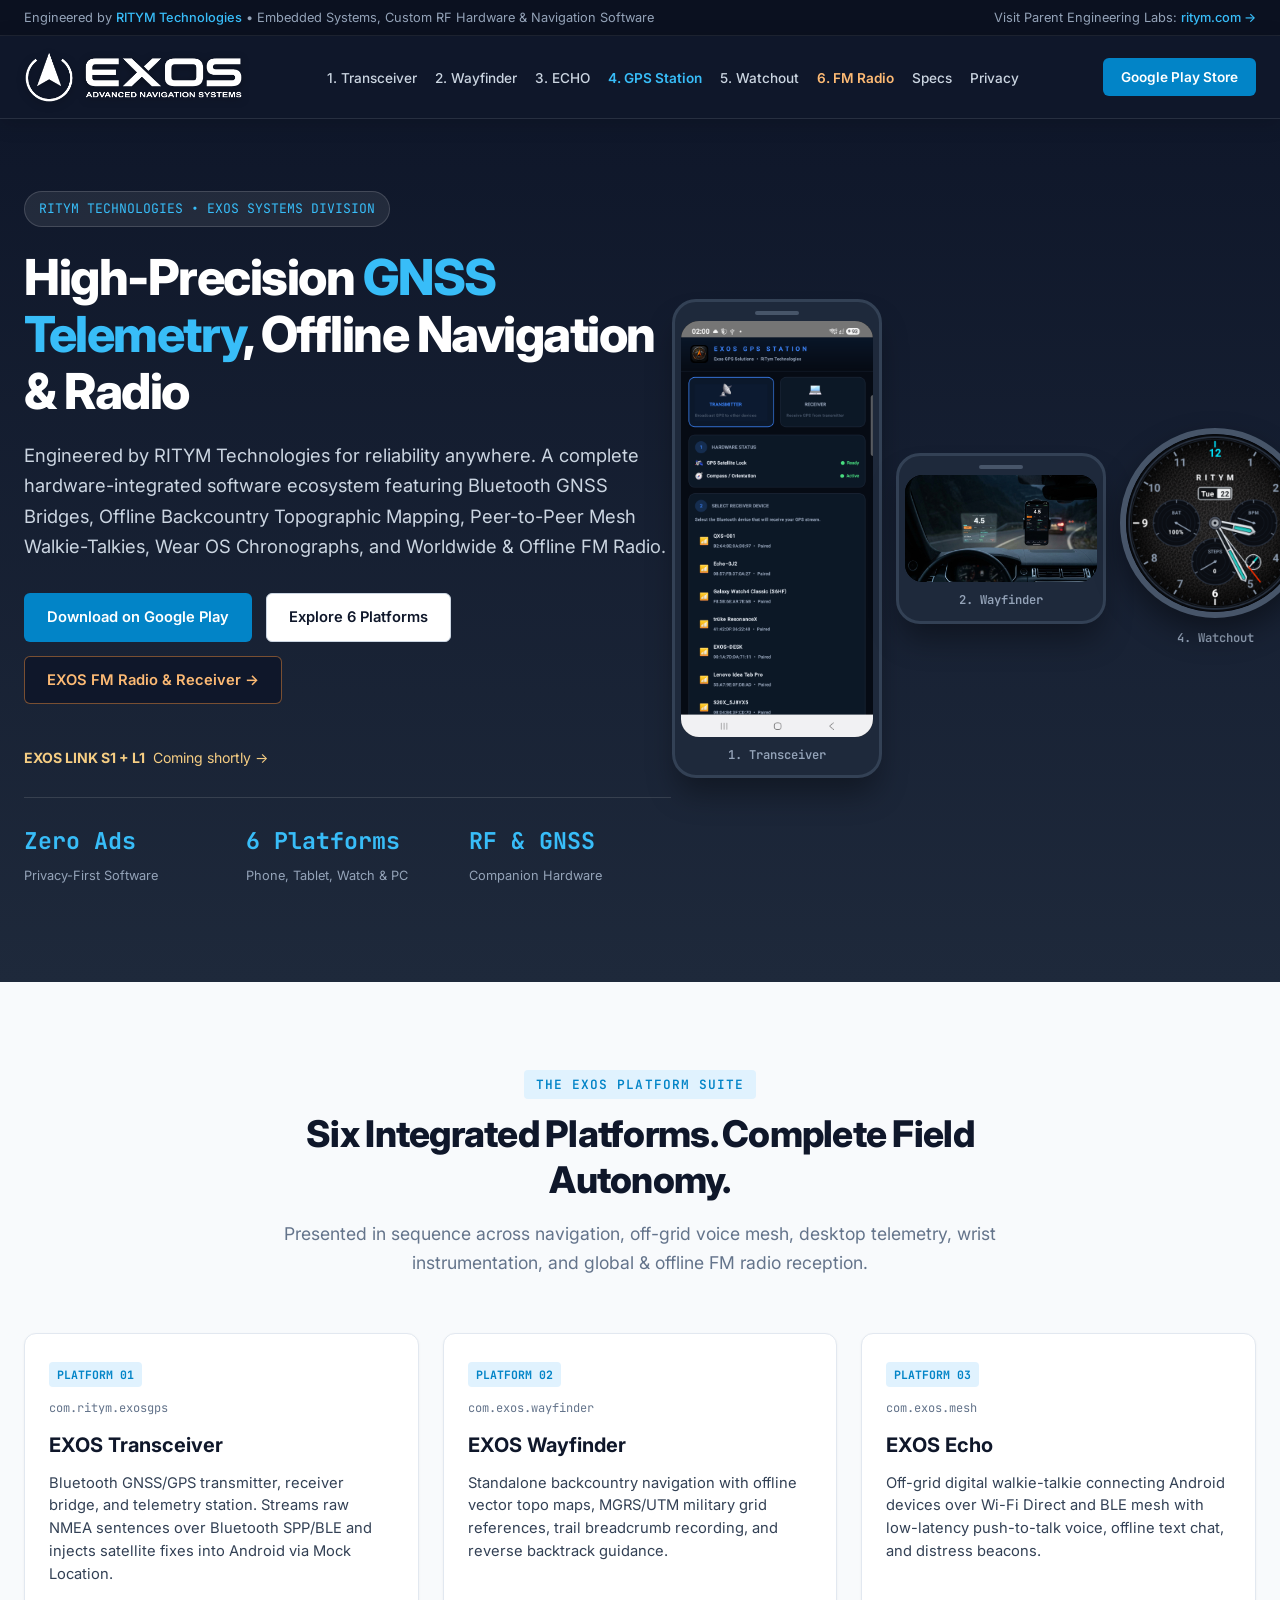
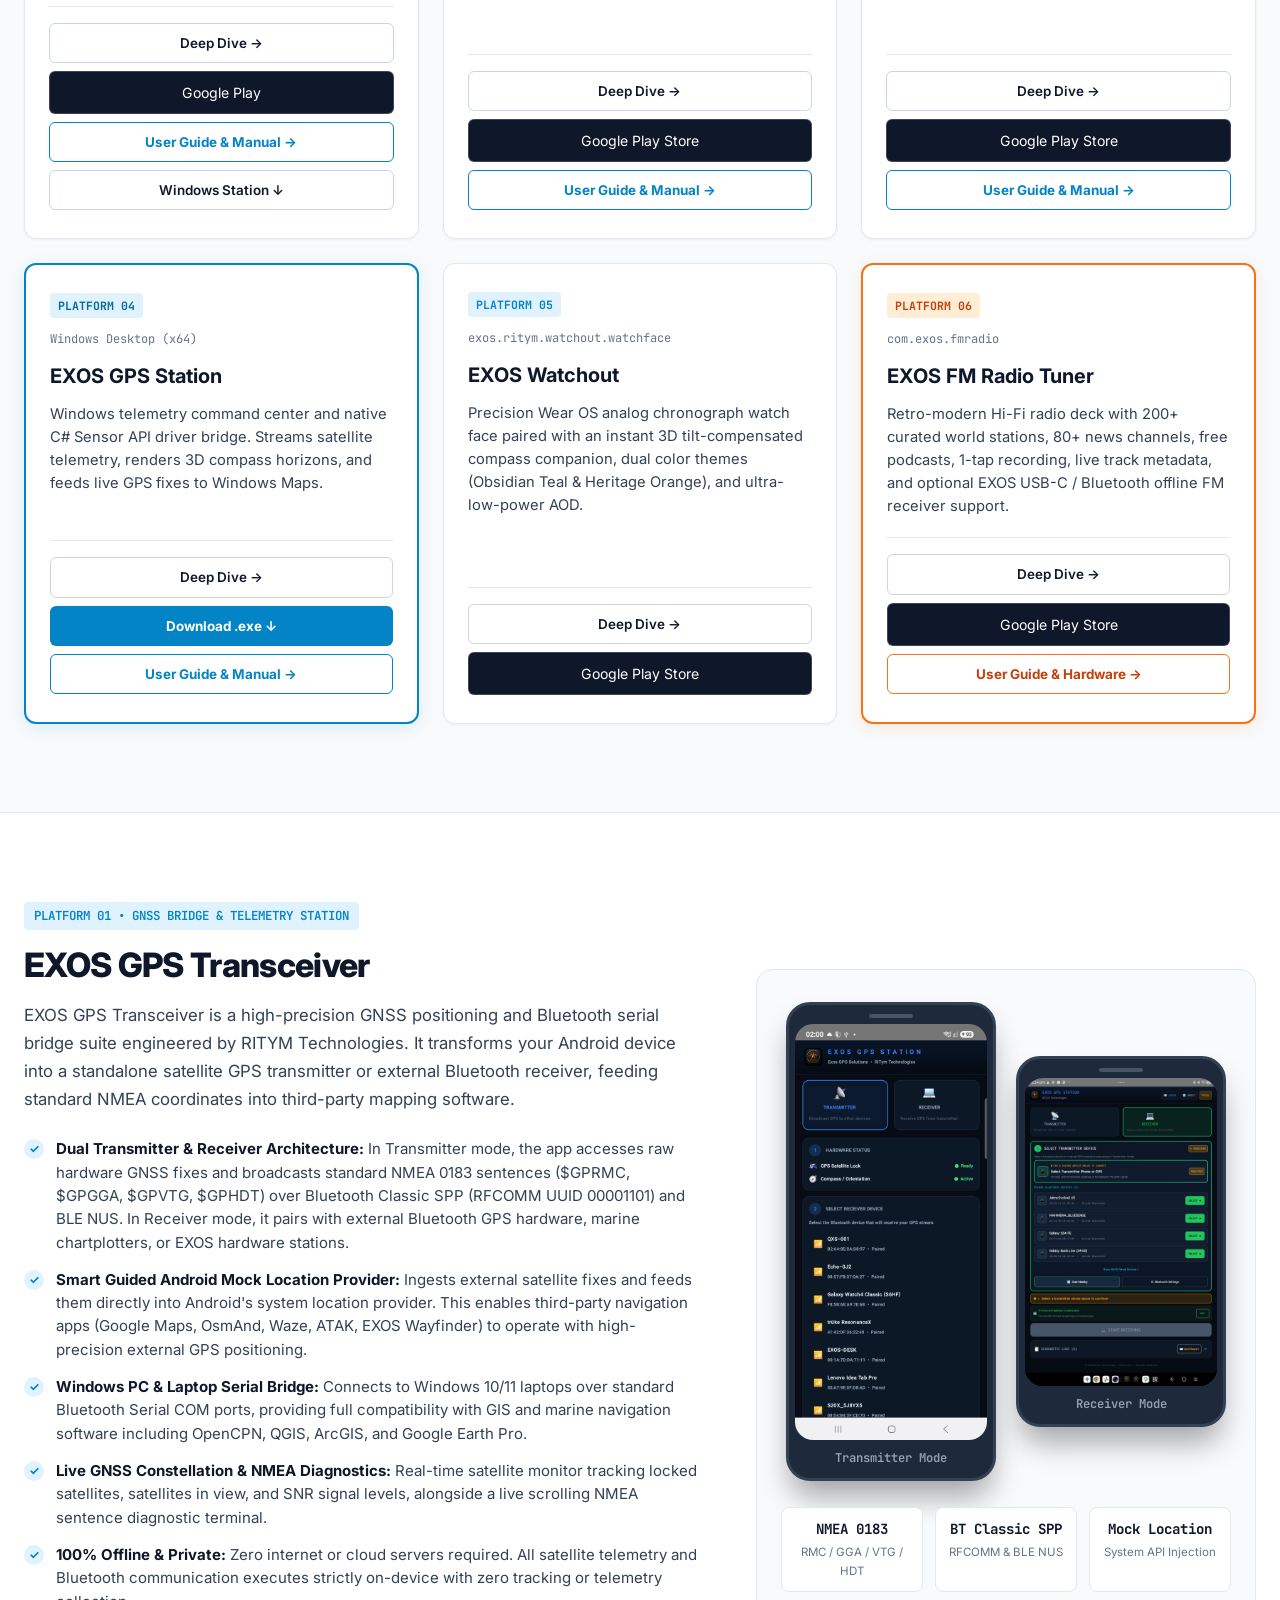
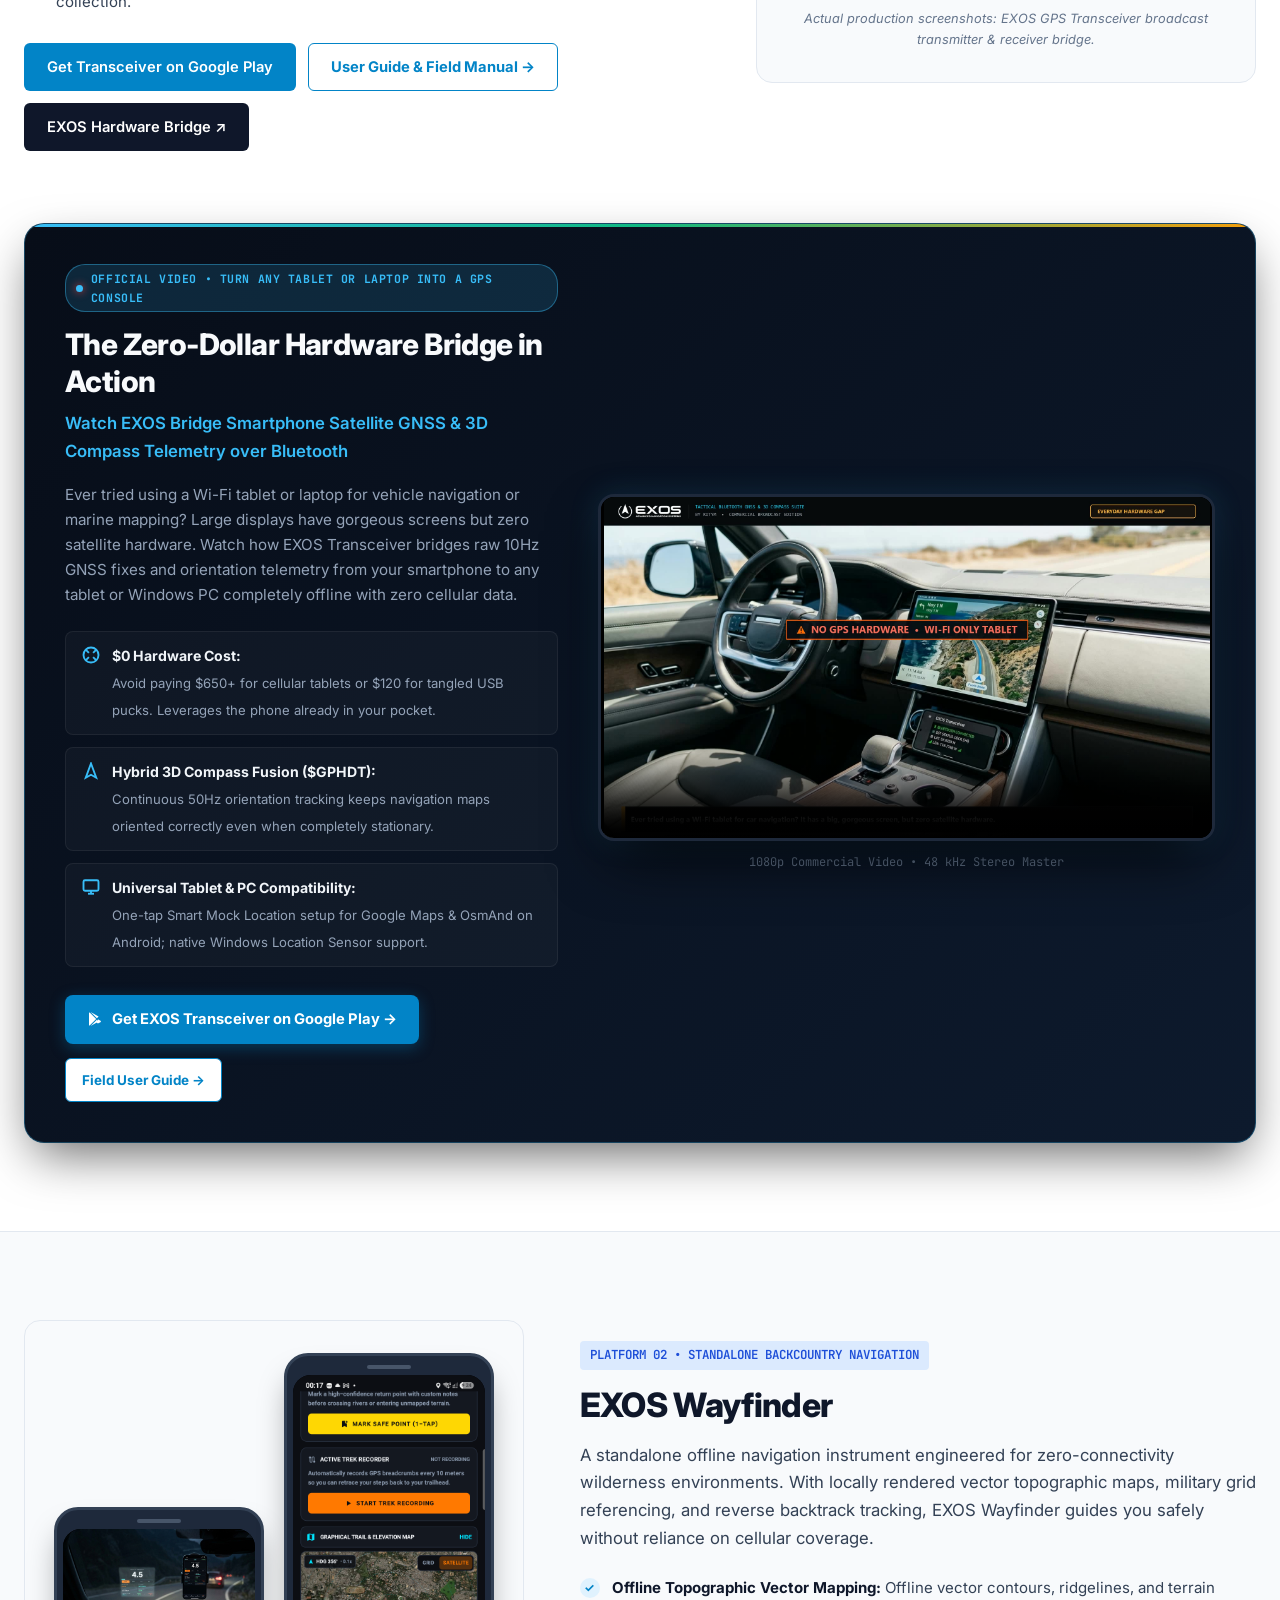
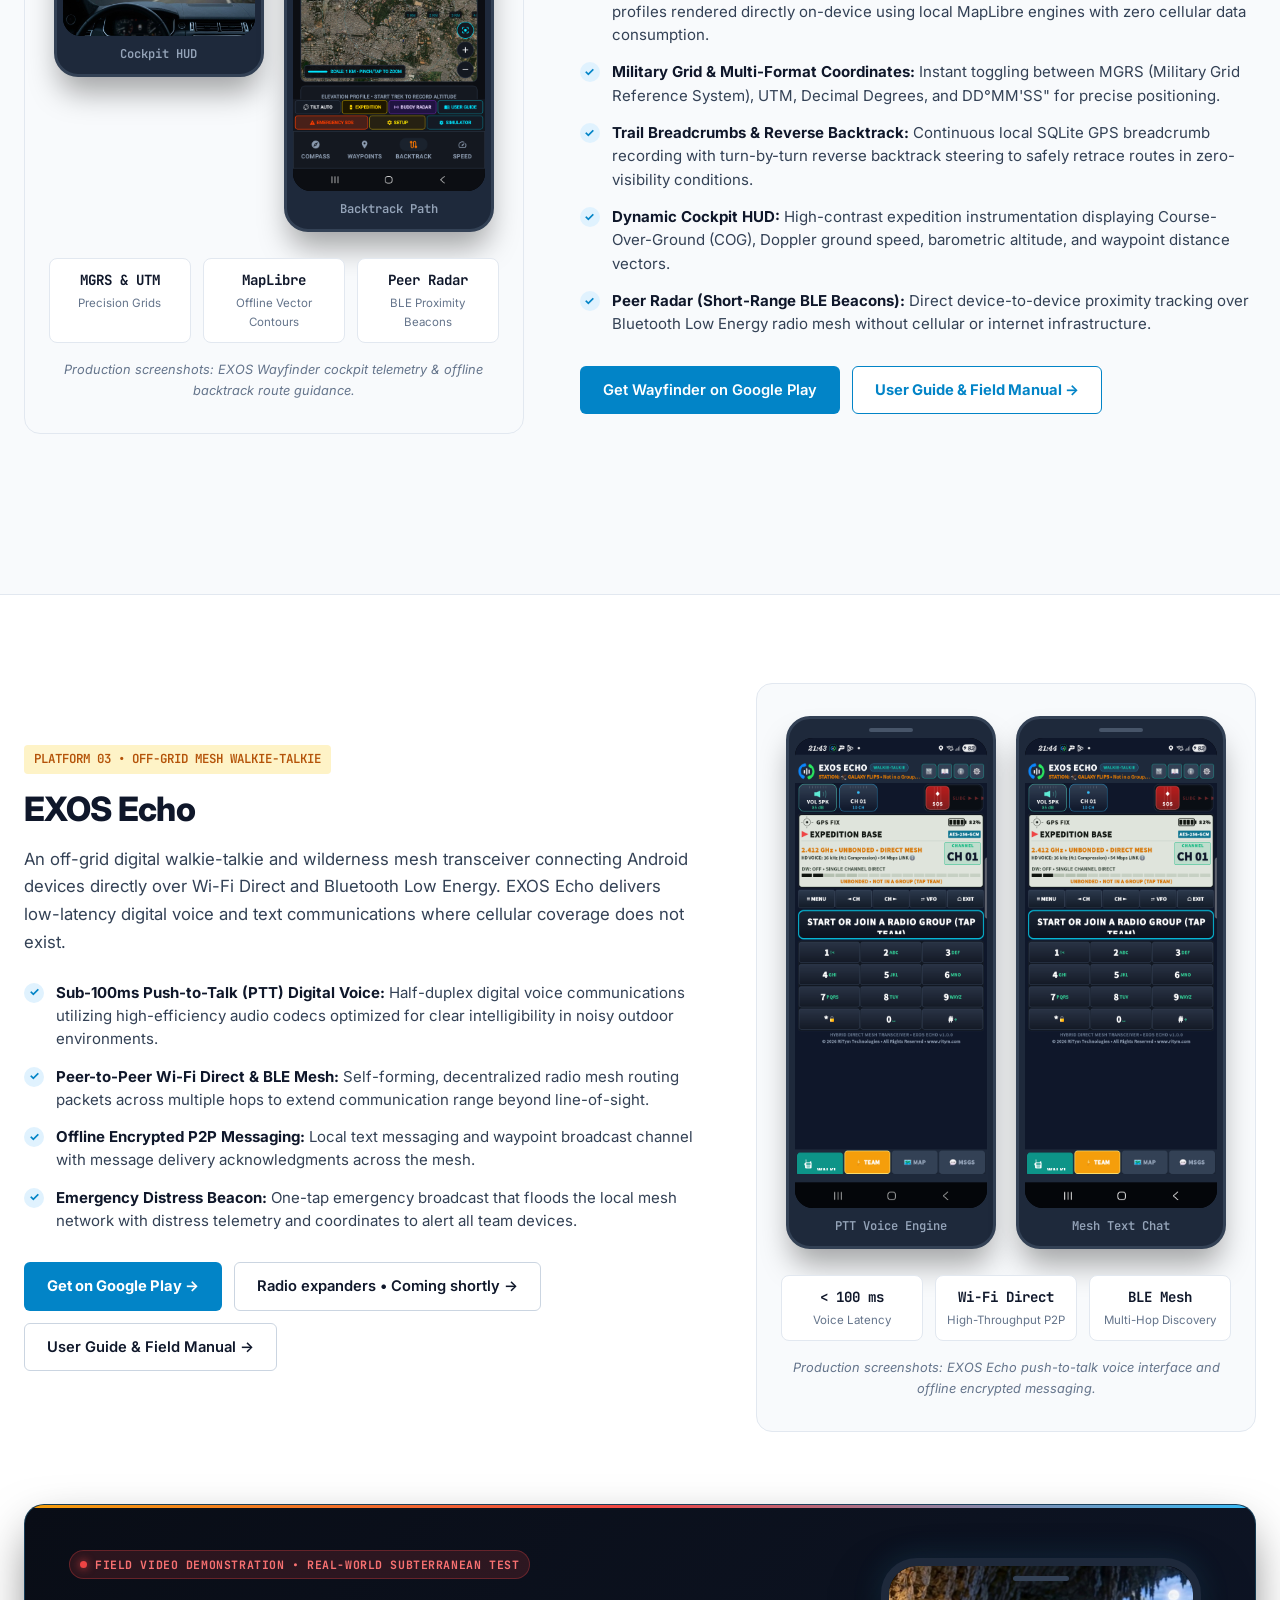
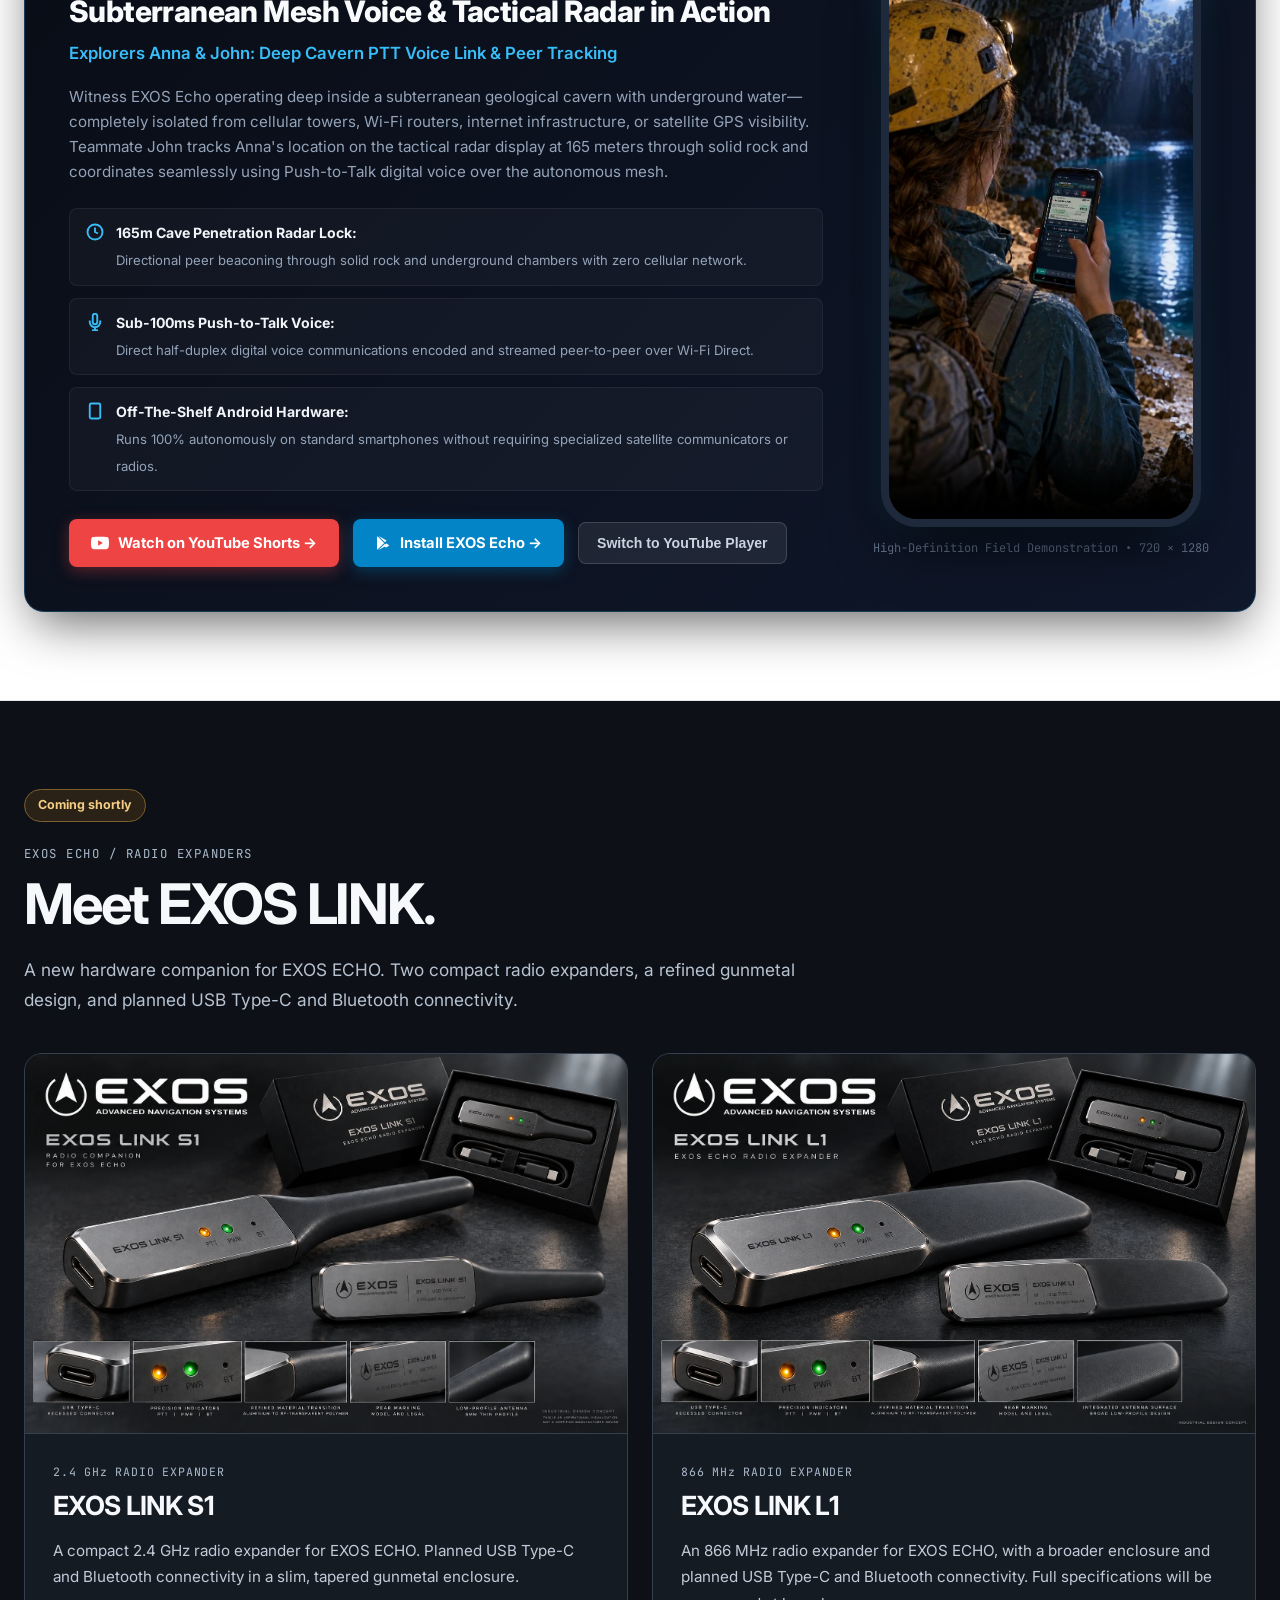
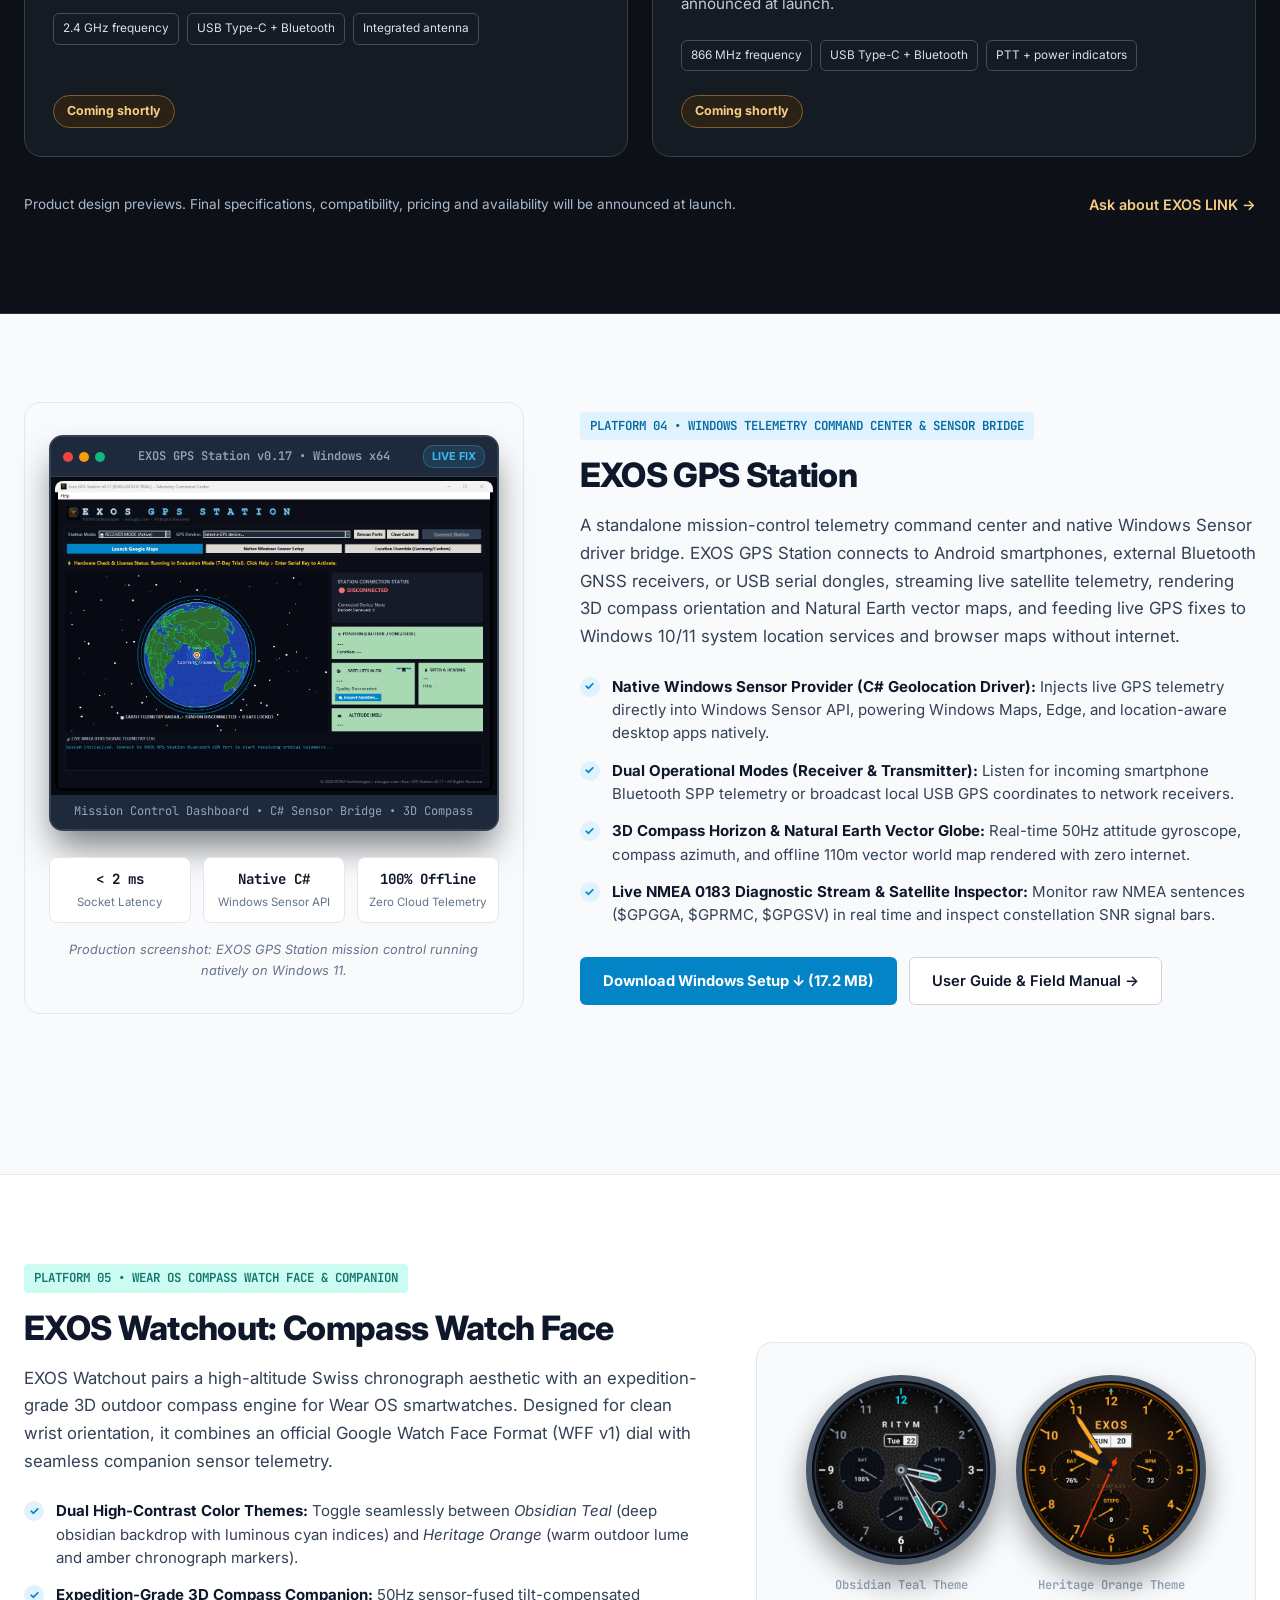
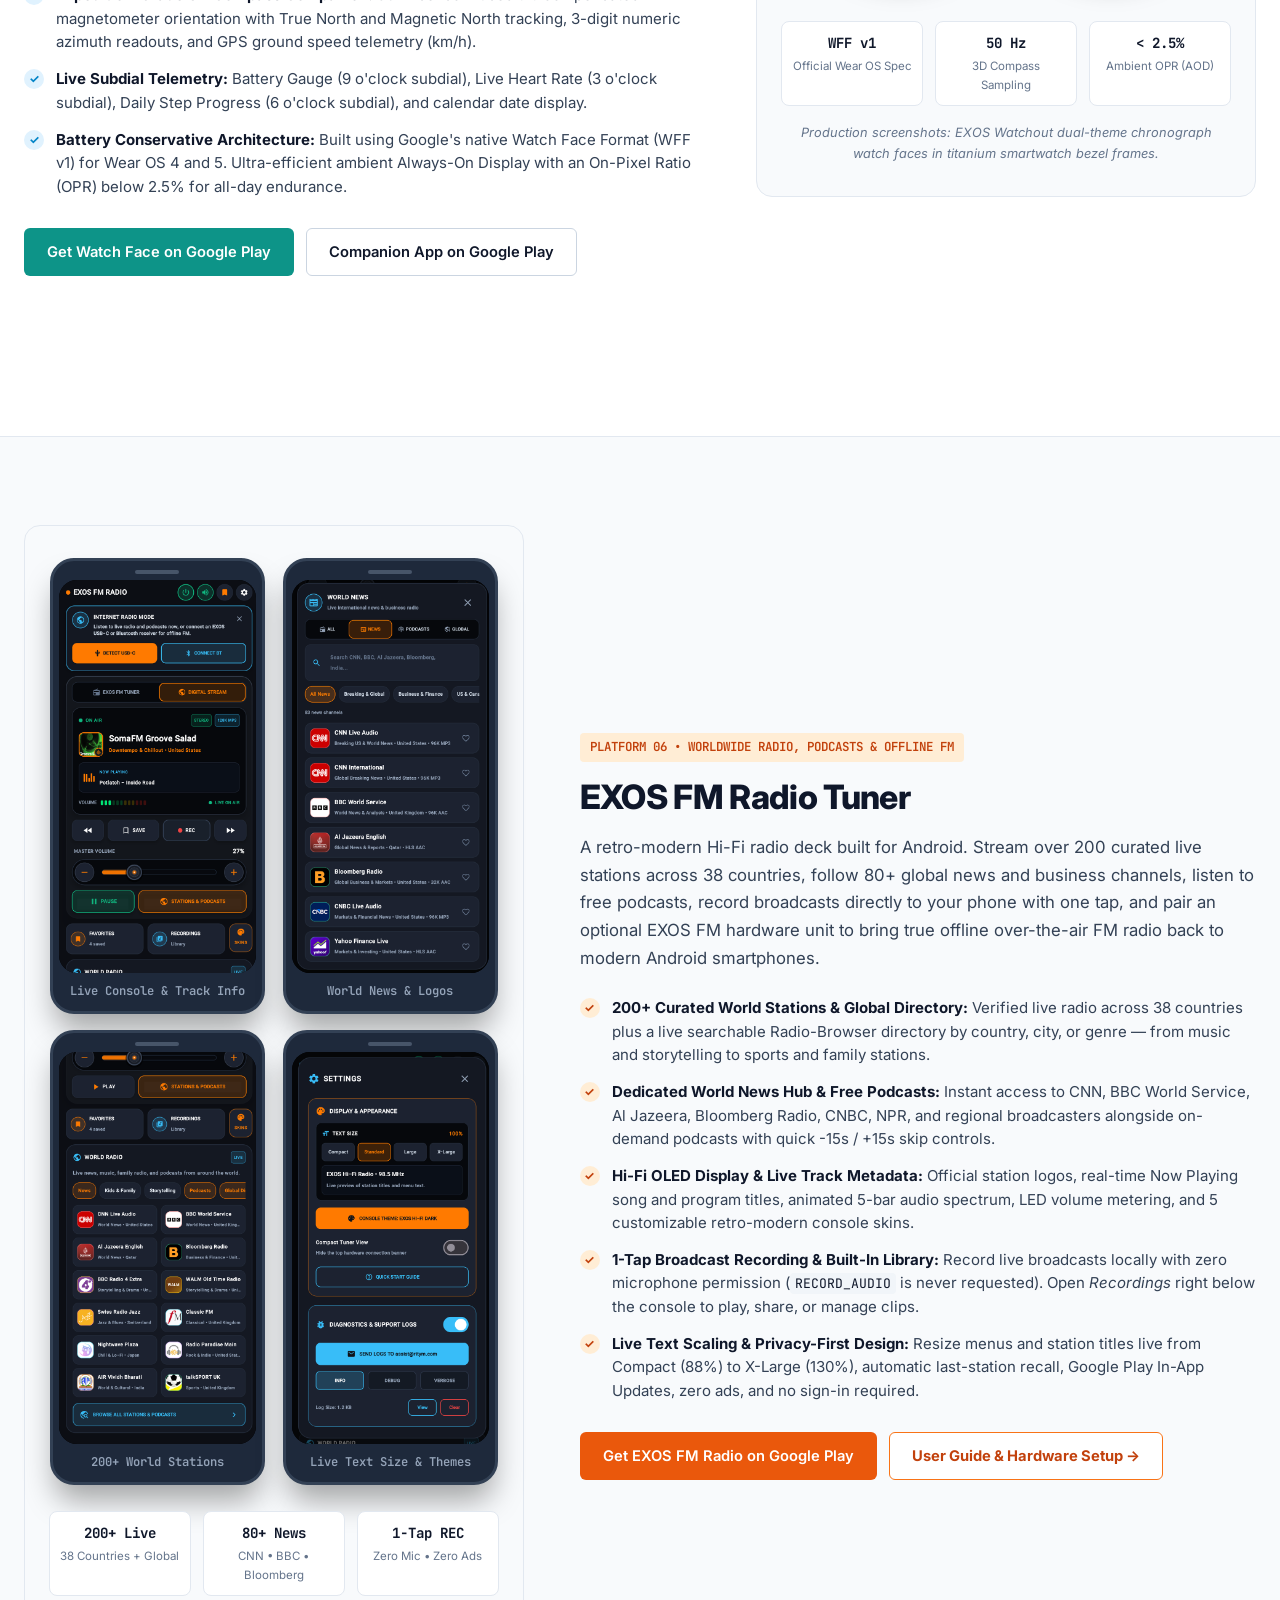
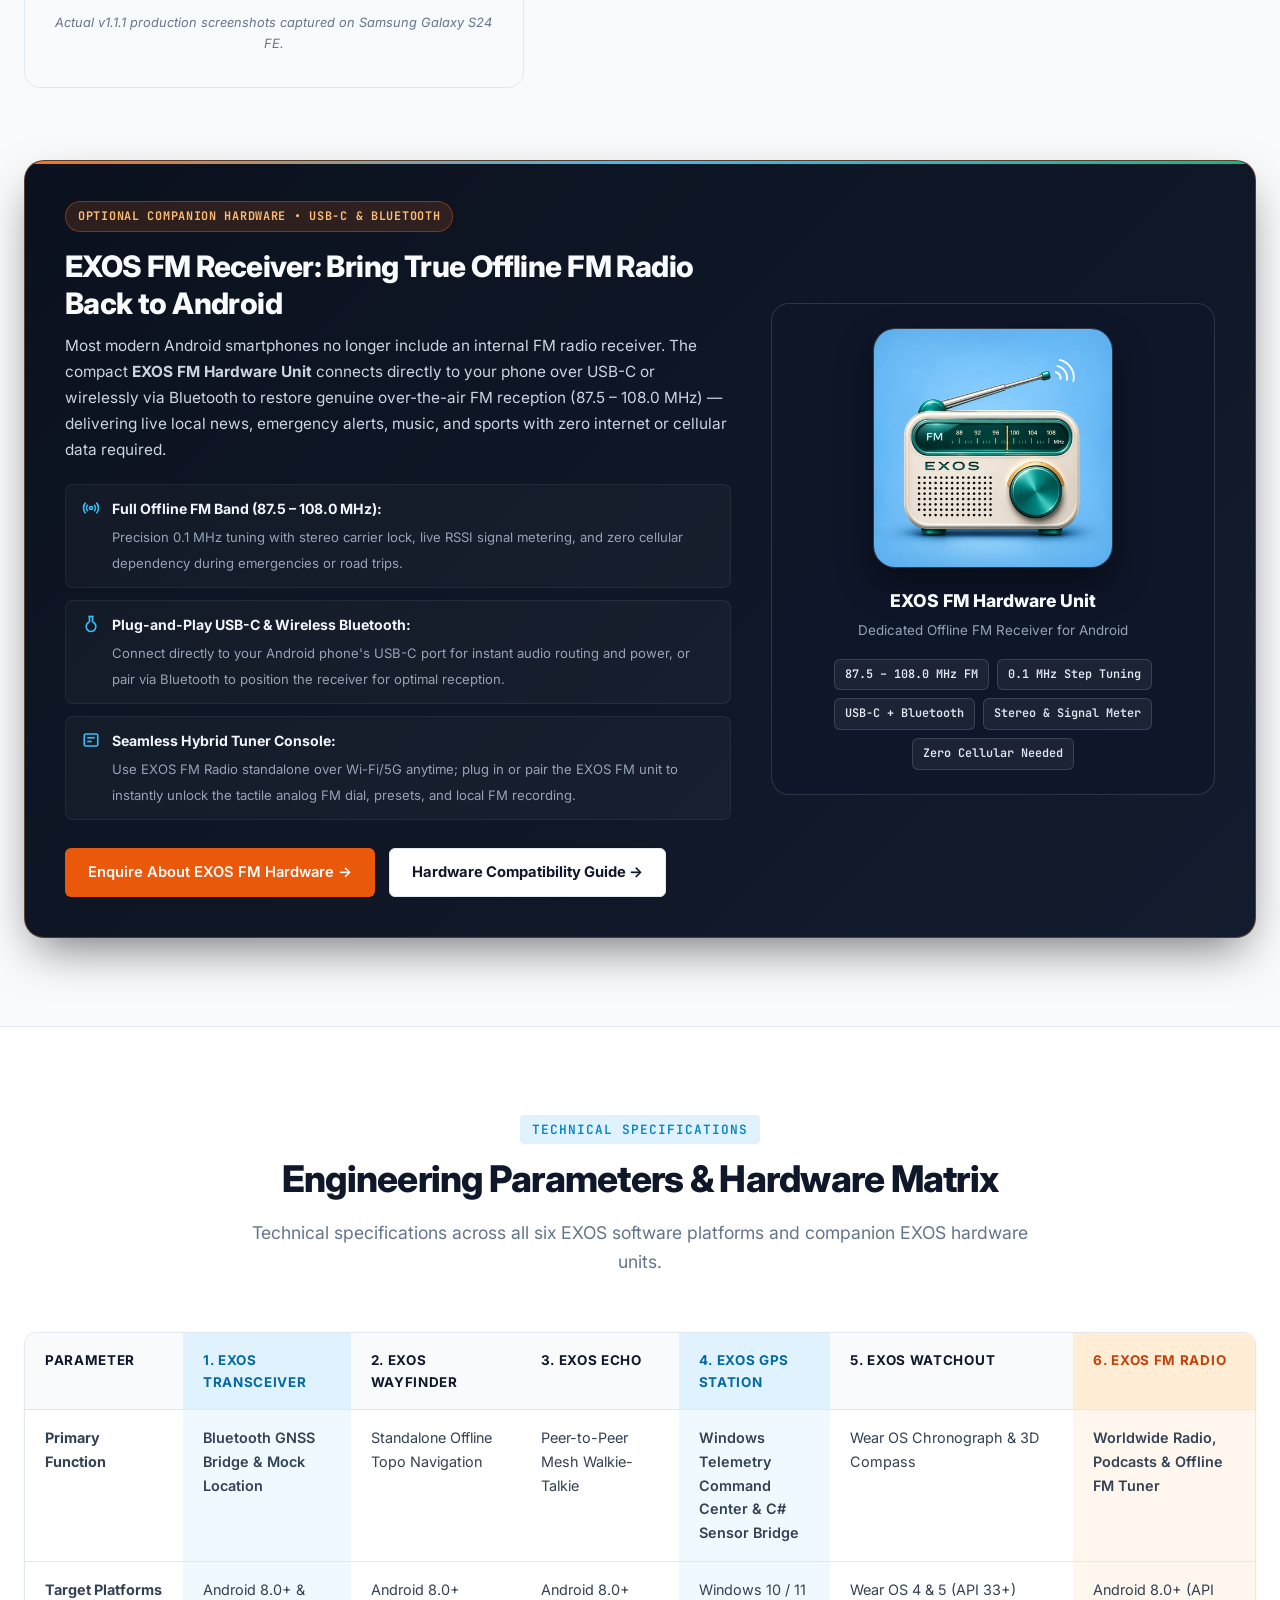
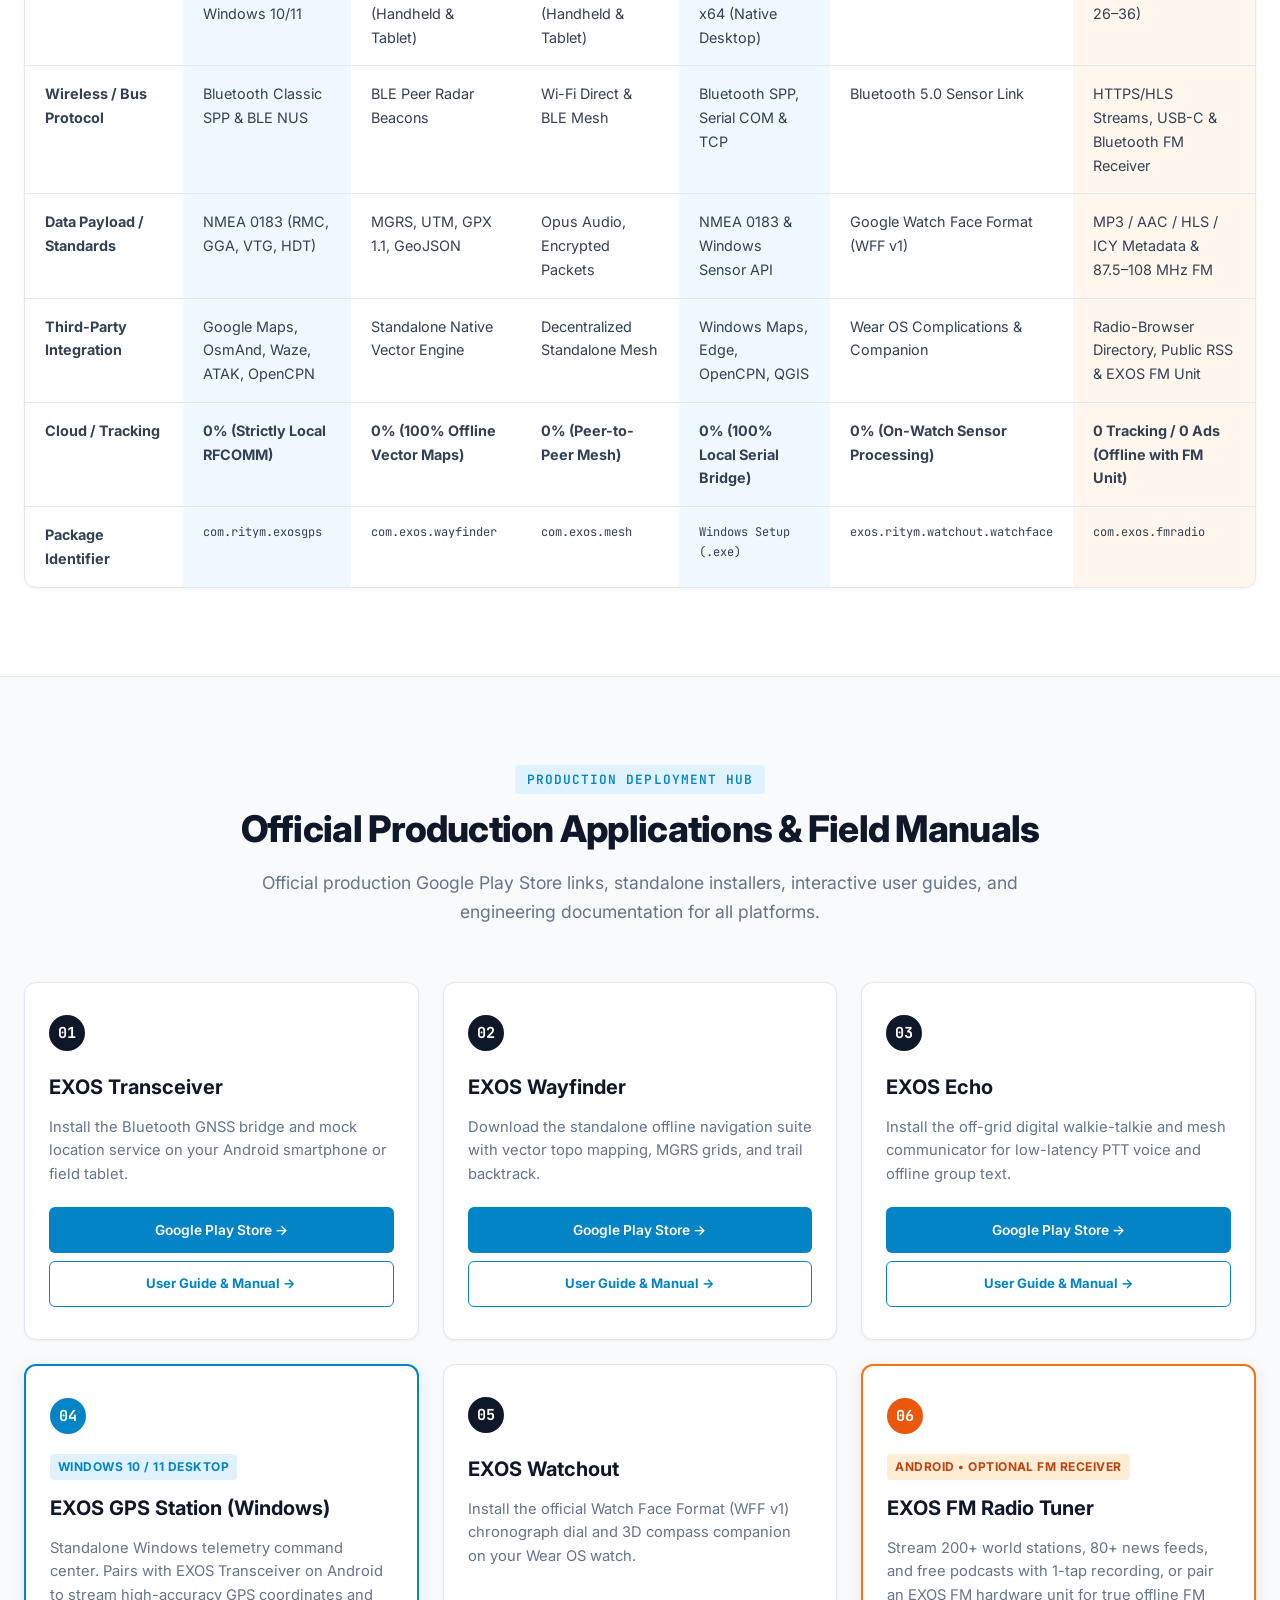
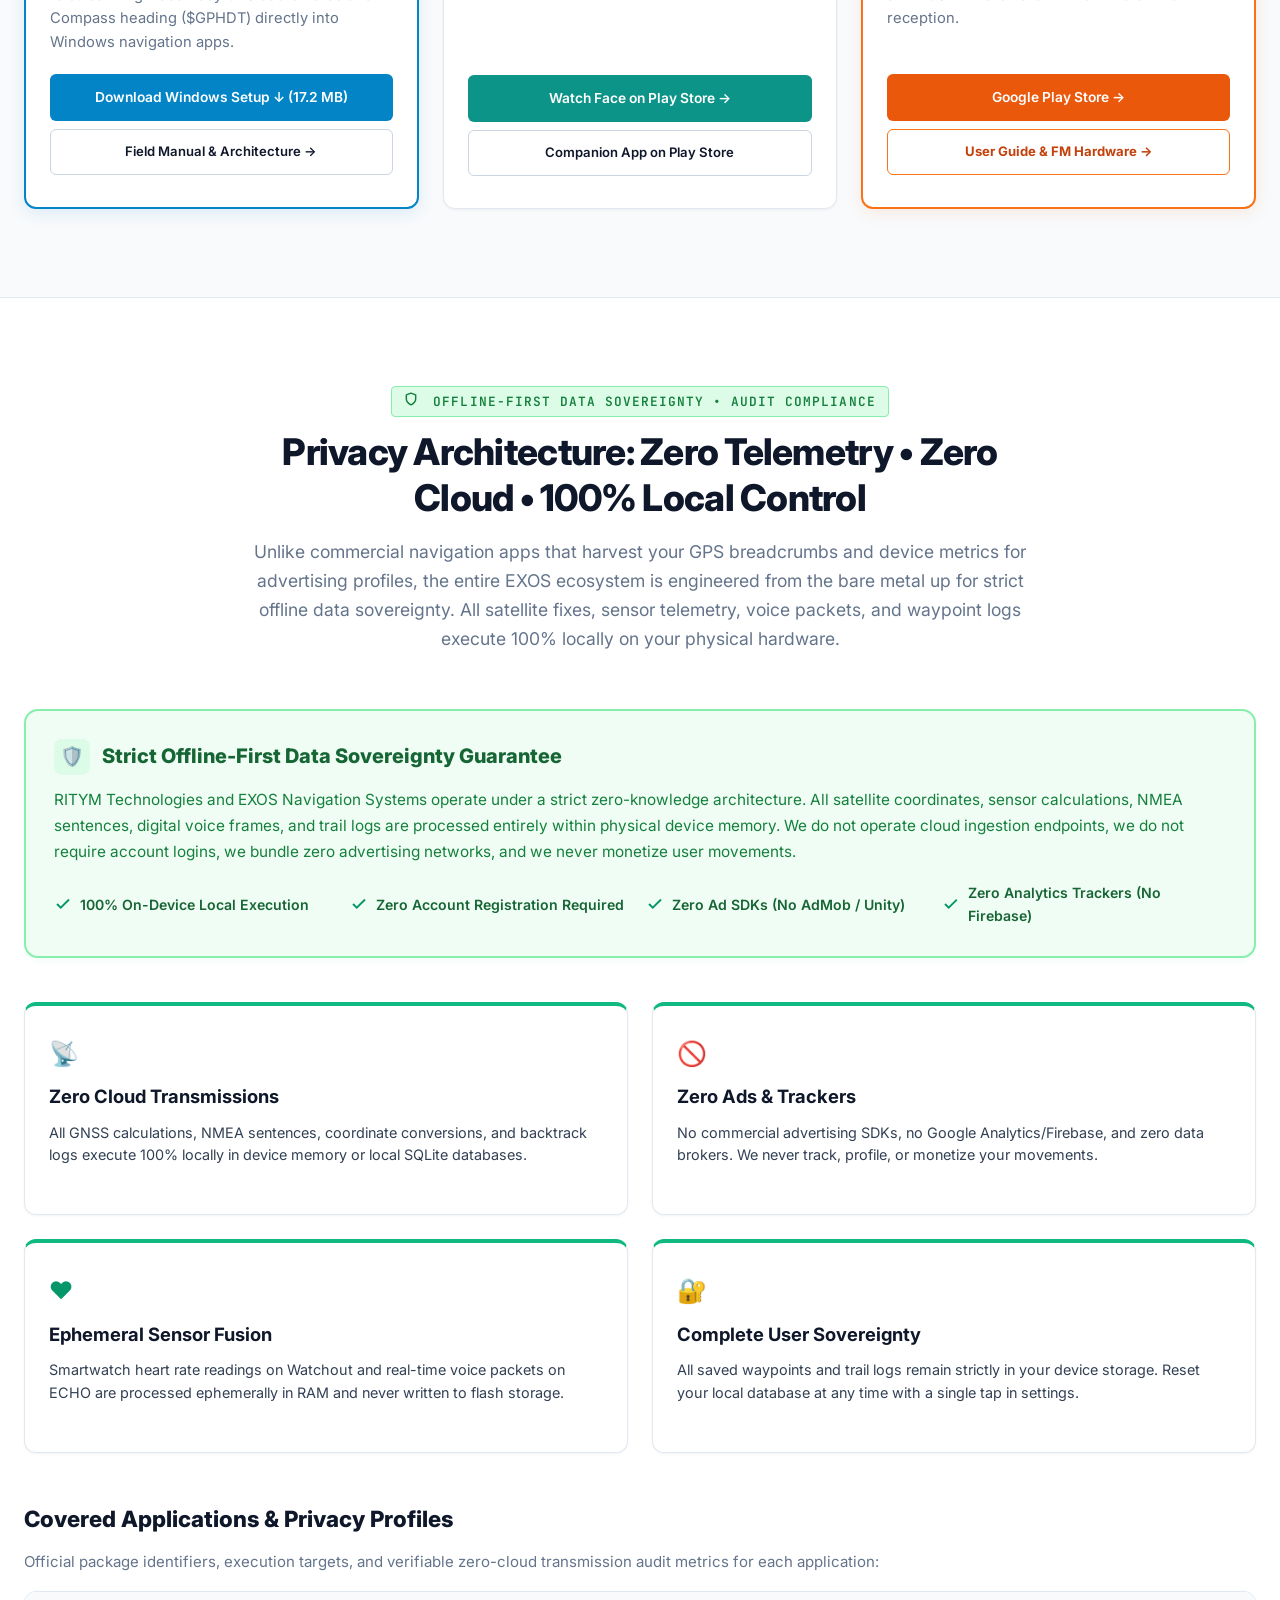
==== commit 328f192b: "fix(nav): restore strict 1-6 sequential platform numbering across desktop, mobile pills, and footer" ====
--- a/index.html
+++ b/index.html
@@ -116,6 +116,7 @@
       align-items: center;
       gap: 14px;
       text-decoration: none;
+      flex-shrink: 0;
     }
     .brand-logo-img {
       height: 52px;
@@ -195,6 +196,8 @@
       display: inline-flex;
       align-items: center;
       gap: 6px;
+      white-space: nowrap;
+      flex-shrink: 0;
     }
     .nav-cta-btn:hover { background-color: var(--primary-dark); }
 
@@ -814,6 +817,13 @@
     display: block;
   }
 
+  /* Compact Laptops, Tablets & Landscape Phones (max-width: 1120px) */
+  @media (max-width: 1120px) {
+    .nav-container { padding: 0 20px; gap: 14px; }
+    .nav-menu { display: none; }
+    .mobile-quick-nav { display: flex; align-items: center; }
+  }
+
   /* Tablet & Medium Screens (max-width: 1024px) */
   @media (max-width: 1024px) {
     .nav-container { padding: 0 20px; }
@@ -821,11 +831,11 @@
     .hero-actions { justify-content: center; }
     .hero-metrics { justify-content: center; }
     .hero-composite-wrap { justify-content: center; flex-wrap: wrap; }
-    .overview-grid { grid-template-columns: repeat(2, 1fr); gap: 20px; }
+    .overview-grid { grid-template-columns: repeat(2, minmax(0, 1fr)); gap: 20px; }
     .product-showcase, .product-showcase.reverse { grid-template-columns: 1fr; gap: 36px; }
     .product-showcase.reverse .showcase-text { order: 1; }
     .product-showcase.reverse .showcase-visual { order: 2; }
-    .steps-grid { grid-template-columns: repeat(2, 1fr); gap: 20px; }
+    .steps-grid { grid-template-columns: repeat(2, minmax(0, 1fr)); gap: 20px; }
     .footer-grid { grid-template-columns: 1fr 1fr; gap: 36px; }
   }
 
@@ -978,6 +988,11 @@
     color: #0f172a;
     overflow-wrap: anywhere;
     word-break: break-word;
+  }
+  .spec-table code {
+    white-space: nowrap;
+    overflow-wrap: normal;
+    word-break: normal;
   }
   .table-scroll-hint {
     display: none;
@@ -1099,6 +1114,9 @@
       padding: 28px 20px;
       gap: 28px;
     }
+    .fm-hardware-panel .video-cta-group .btn {
+      width: 100%;
+    }
   }
   @media (max-width: 520px) {
     .fm-gallery-grid {
@@ -1405,10 +1423,10 @@
           <li><a href="#transceiver" class="nav-link">1. Transceiver</a></li>
           <li><a href="#wayfinder" class="nav-link">2. Wayfinder</a></li>
           <li><a href="#echo" class="nav-link">3. ECHO</a></li>
+          <li><a href="#station" class="nav-link" style="color:#38bdf8; font-weight:600;">4. GPS Station</a></li>
           <li><a href="#watchout" class="nav-link">5. Watchout</a></li>
           <li><a href="#fmradio" class="nav-link" style="color:#fdba74; font-weight:600;">6. FM Radio</a></li>
           <li><a href="#specifications" class="nav-link">Specs</a></li>
-          <li><a href="station-guide.html#windows" class="nav-link" style="color:#38bdf8; font-weight:600;">Windows Station</a></li>
           <li><a href="#privacy" class="nav-link">Privacy</a></li>
         </ul>
       </nav>
@@ -1421,13 +1439,13 @@
 
   <!-- Mobile Quick Navigation Strip -->
   <div class="mobile-quick-nav">
-    <a href="#fmradio" class="mobile-quick-pill" style="color:#fdba74; border-color:rgba(251, 146, 60, 0.45); background:rgba(249, 115, 22, 0.12);">6. FM Radio</a>
     <a href="#transceiver" class="mobile-quick-pill">1. Transceiver</a>
     <a href="#wayfinder" class="mobile-quick-pill">2. Wayfinder</a>
     <a href="#echo" class="mobile-quick-pill">3. ECHO</a>
+    <a href="#station" class="mobile-quick-pill" style="color:#38bdf8; border-color:rgba(56, 189, 248, 0.4);">4. GPS Station</a>
+    <a href="#watchout" class="mobile-quick-pill">5. Watchout</a>
+    <a href="#fmradio" class="mobile-quick-pill" style="color:#fdba74; border-color:rgba(251, 146, 60, 0.45); background:rgba(249, 115, 22, 0.12);">6. FM Radio</a>
     <a href="#exos-link" class="mobile-quick-pill">EXOS LINK</a>
-    <a href="#station" class="mobile-quick-pill">4. Windows Station</a>
-    <a href="#watchout" class="mobile-quick-pill">5. Watchout</a>
     <a href="#specifications" class="mobile-quick-pill">Specs</a>
     <a href="#privacy" class="mobile-quick-pill privacy-pill">&#x1F6E1;&#xFE0F; Privacy Policy</a>
   </div>
@@ -2992,10 +3010,10 @@
             <li><a href="#transceiver">1. EXOS Transceiver</a></li>
             <li><a href="#wayfinder">2. EXOS Wayfinder</a></li>
             <li><a href="#echo">3. EXOS Echo</a></li>
-            <li><a href="#exos-link">EXOS LINK S1 &amp; L1</a></li>
             <li><a href="#station">4. EXOS GPS Station</a></li>
             <li><a href="#watchout">5. EXOS Watchout</a></li>
             <li><a href="#fmradio" style="color:#fdba74; font-weight:600;">6. EXOS FM Radio Tuner</a></li>
+            <li><a href="#exos-link">EXOS LINK S1 &amp; L1</a></li>
             <li><a href="#specifications">Technical Specs</a></li>
           </ul>
         </div>
